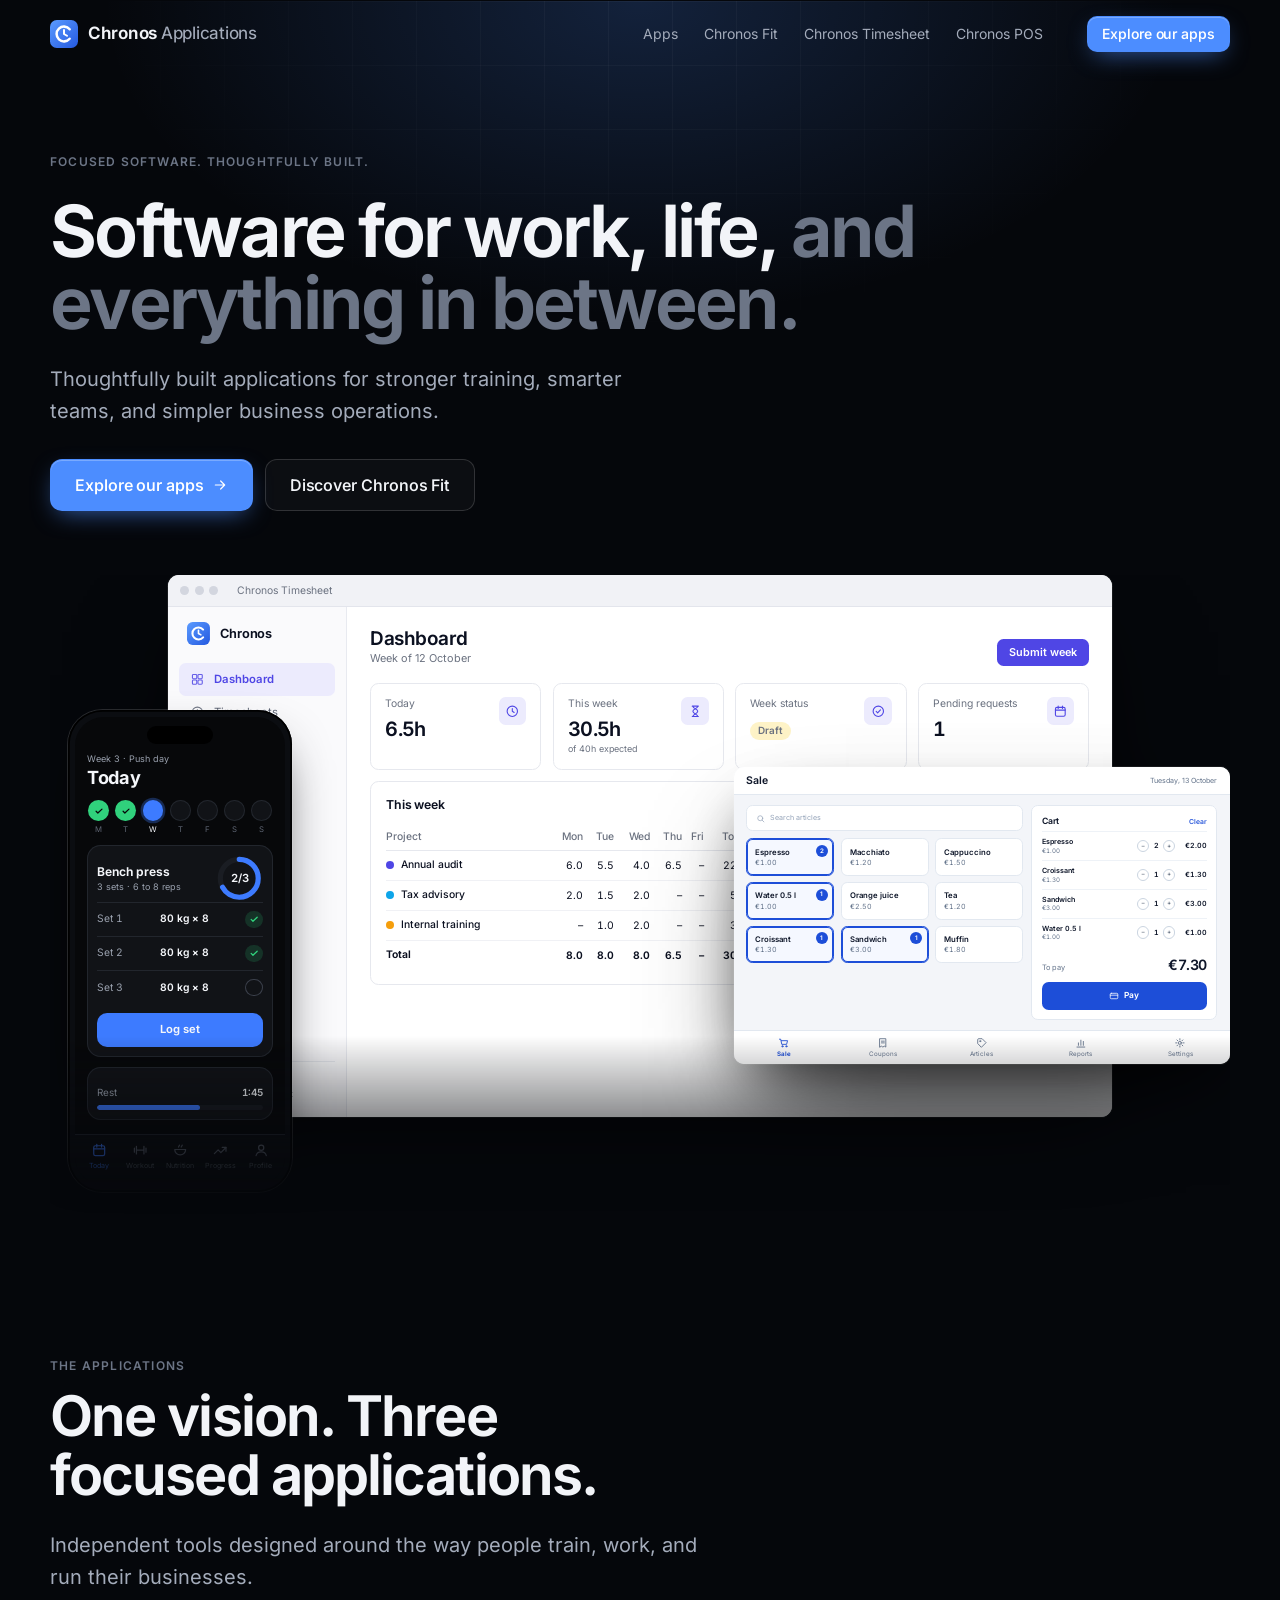
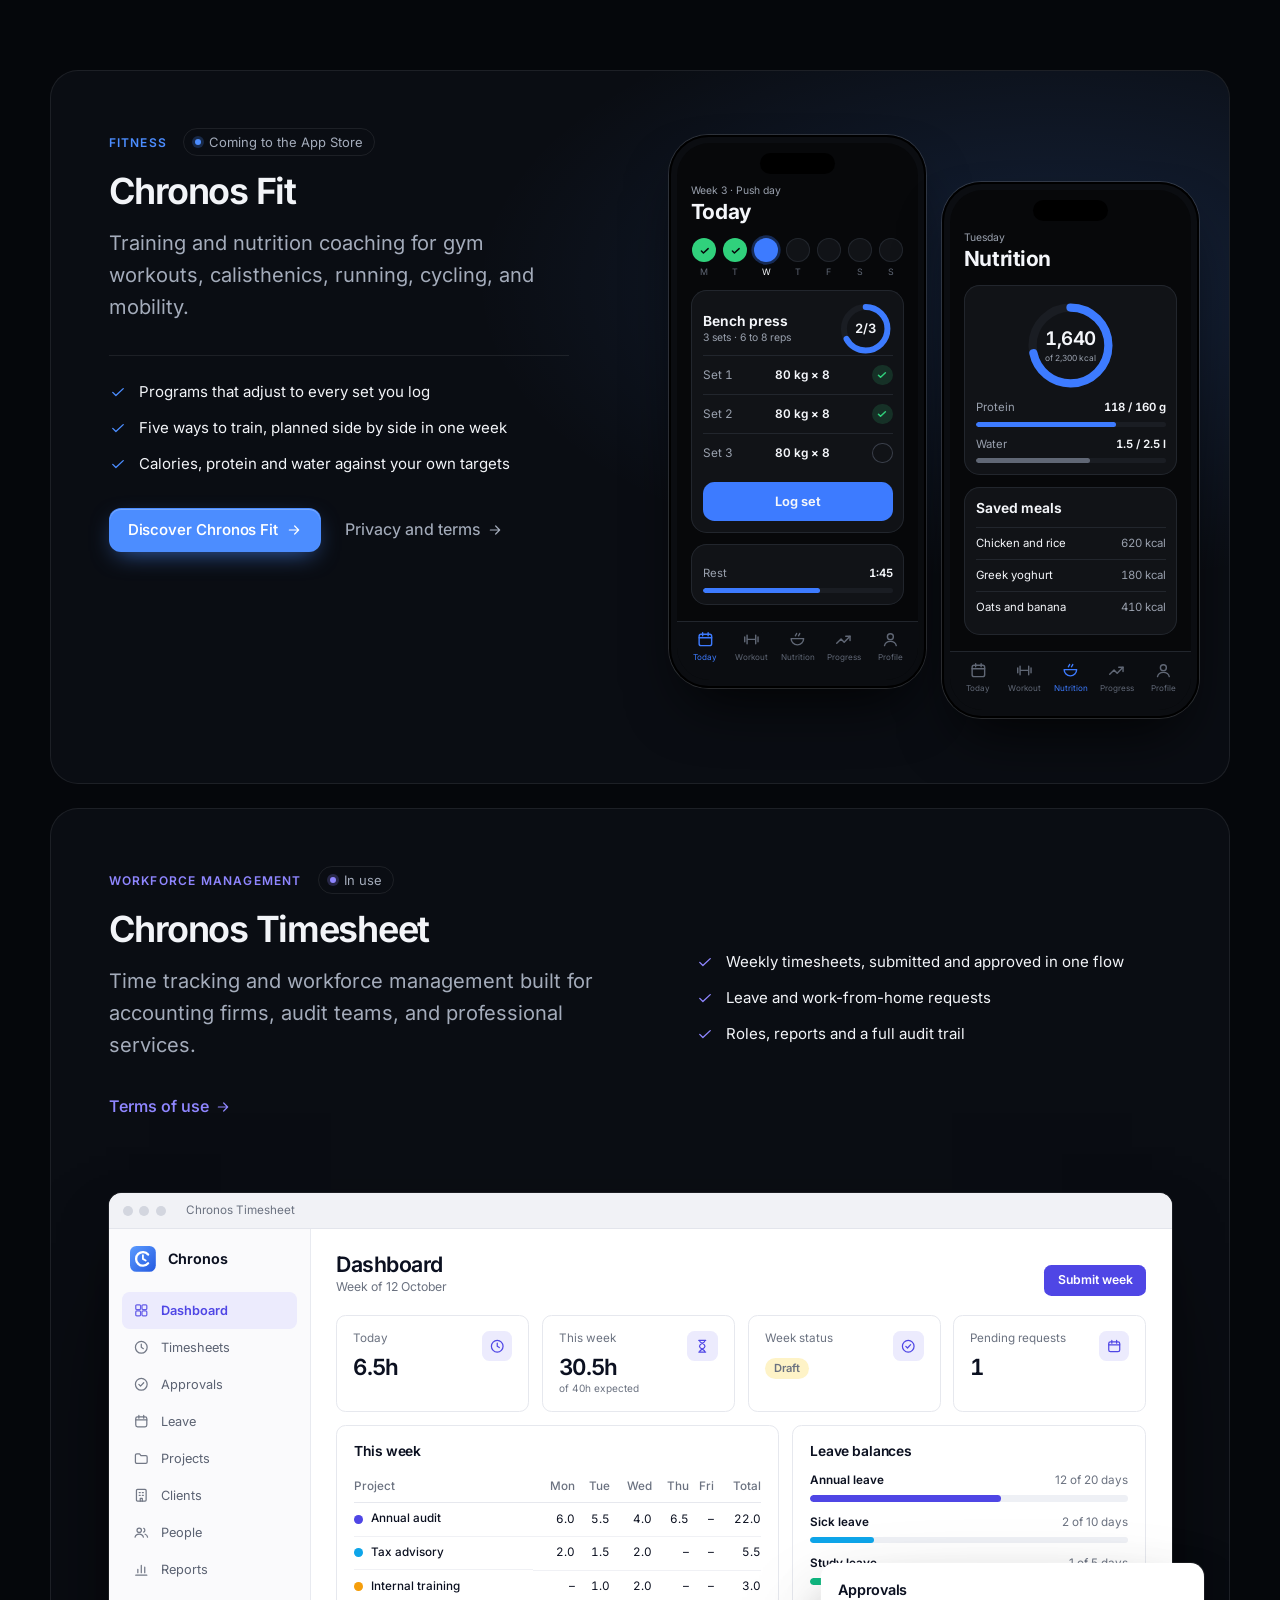
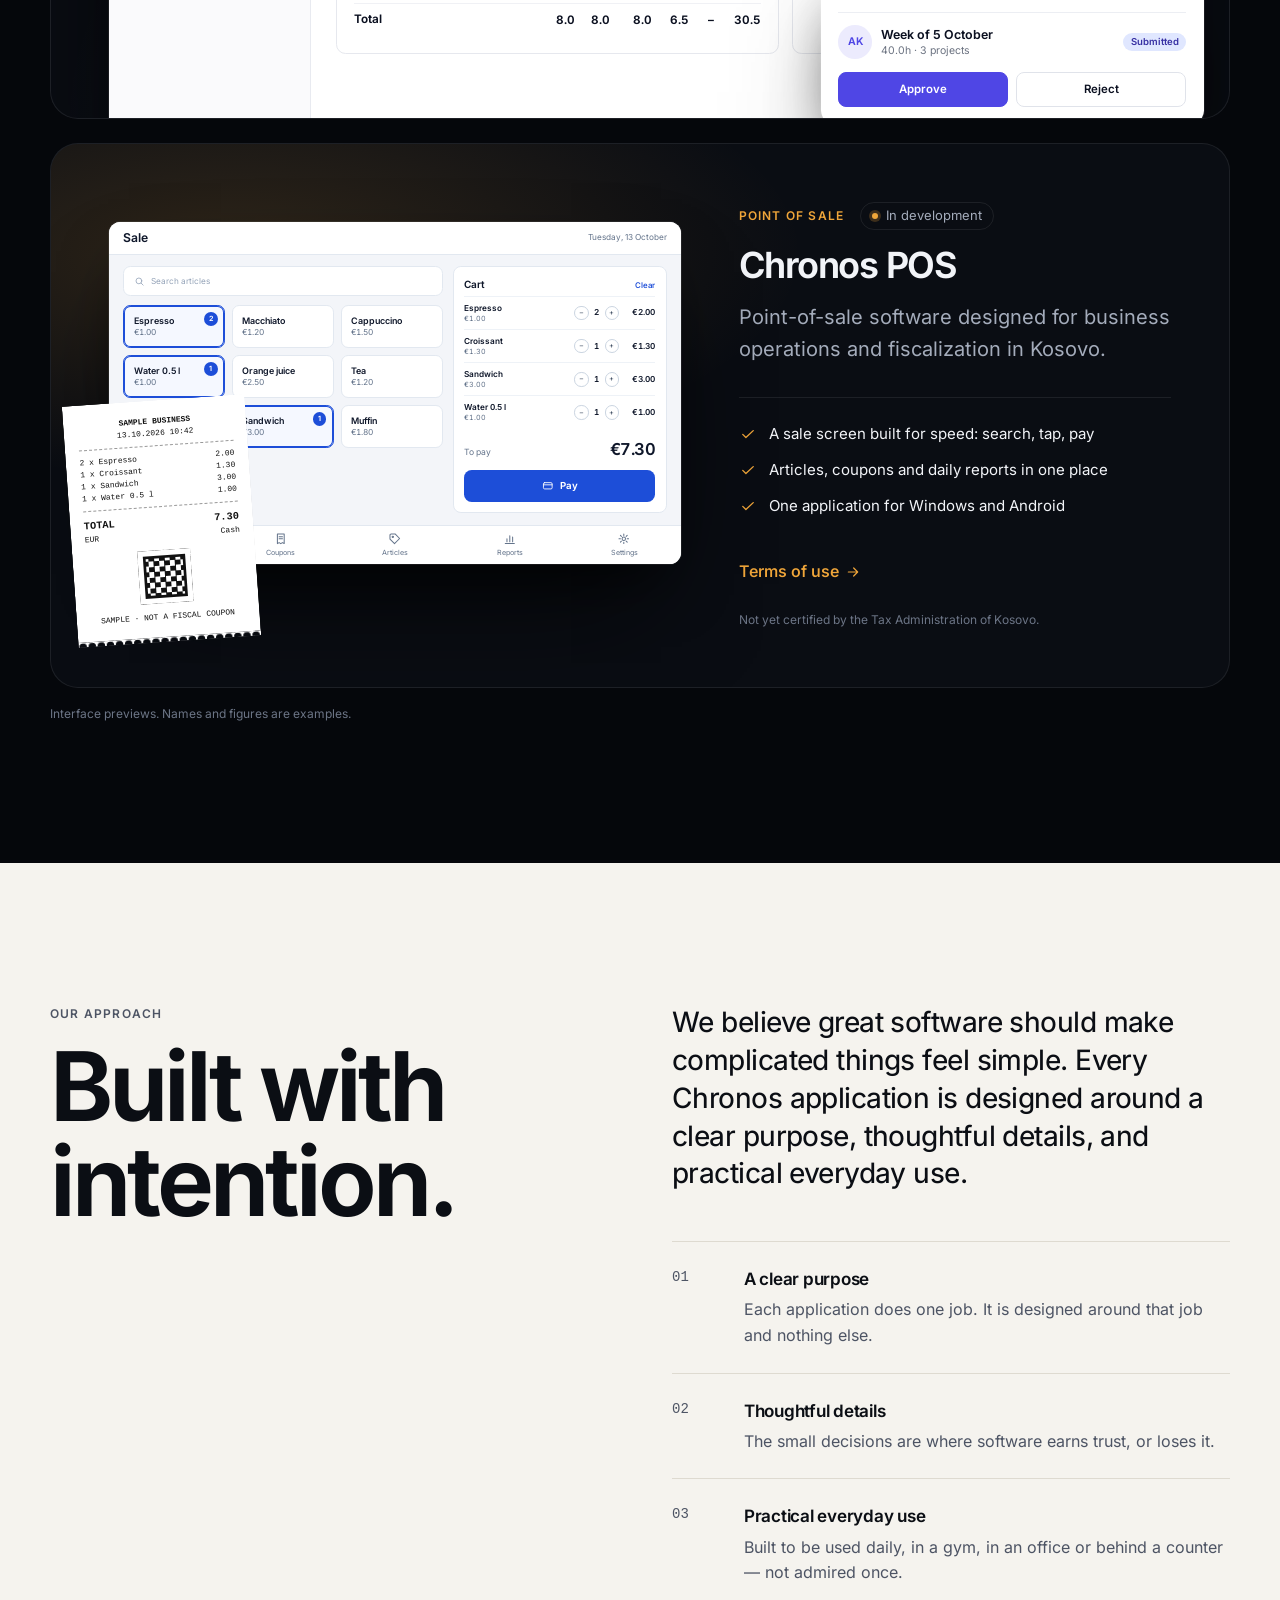
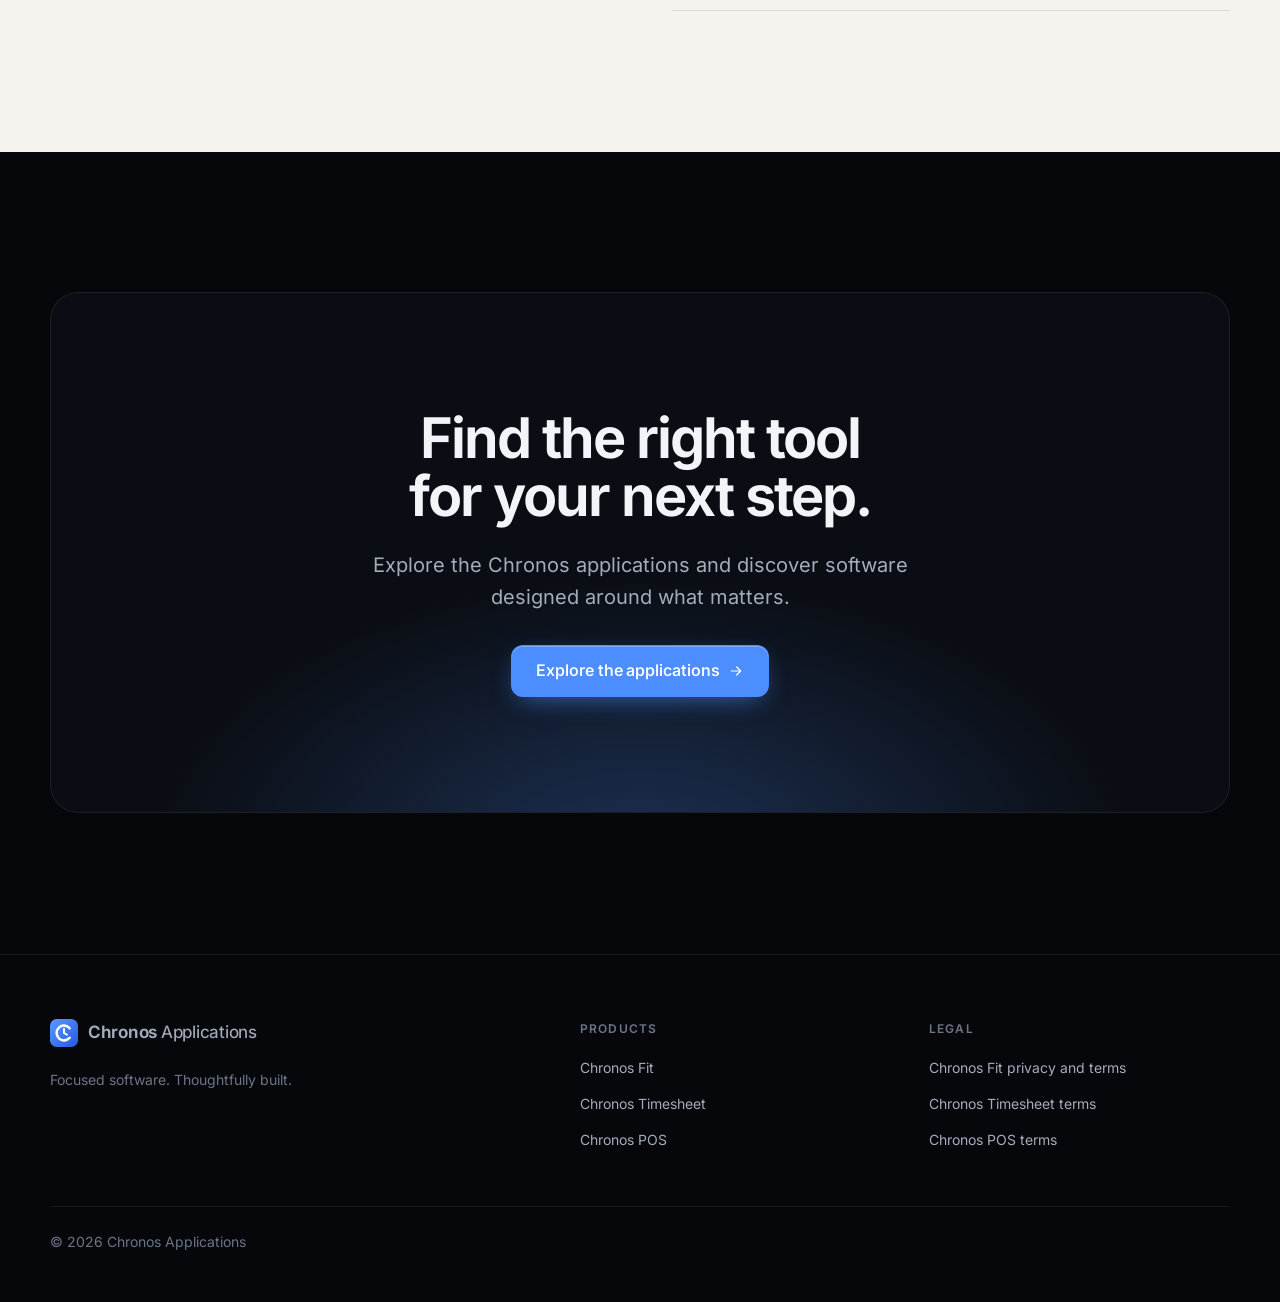
==== index.html @ 6dfae0a2 "Make the product previews credible and fix what the review found A visual review at phone, tablet an" ====
<!doctype html>
<html lang="en">
  <head>
    <meta charset="utf-8" />
    <meta name="viewport" content="width=device-width, initial-scale=1" />
    <title>Chronos Applications — Focused software. Thoughtfully built.</title>
    <meta name="description" content="Chronos Applications builds focused software: Chronos Fit for training and nutrition, Chronos Timesheet for time tracking in professional firms, and Chronos POS for point of sale in Kosovo." />
    <meta name="theme-color" content="#05070b" />
    <link rel="canonical" href="https://chronosapplications.com/" />
    <meta property="og:site_name" content="Chronos Applications" />
    <meta property="og:type" content="website" />
    <meta property="og:title" content="Chronos Applications — Focused software. Thoughtfully built." />
    <meta property="og:description" content="Chronos Applications builds focused software: Chronos Fit for training and nutrition, Chronos Timesheet for time tracking in professional firms, and Chronos POS for point of sale in Kosovo." />
    <meta property="og:url" content="https://chronosapplications.com/" />
    <meta name="twitter:card" content="summary" />
    <link rel="icon" href="data:image/svg+xml,%3Csvg%20xmlns%3D%22http%3A%2F%2Fwww.w3.org%2F2000%2Fsvg%22%20viewBox%3D%220%200%201024%201024%22%20aria-hidden%3D%22true%22%3E%3Cdefs%3E%3ClinearGradient%20id%3D%22brand%22%20x1%3D%220%22%20y1%3D%220%22%20x2%3D%221%22%20y2%3D%221%22%3E%3Cstop%20offset%3D%220%22%20stop-color%3D%22%235b9bff%22%2F%3E%3Cstop%20offset%3D%221%22%20stop-color%3D%22%232459e0%22%2F%3E%3C%2FlinearGradient%3E%3C%2Fdefs%3E%3Crect%20width%3D%221024%22%20height%3D%221024%22%20rx%3D%22250%22%20fill%3D%22url(%23brand)%22%2F%3E%3Cpath%20d%3D%22M718.8%20685.6A270%20270%200%201%201%20718.8%20338.4%22%20fill%3D%22none%22%20stroke%3D%22%23fff%22%20stroke-width%3D%2292%22%20stroke-linecap%3D%22round%22%2F%3E%3Cpath%20d%3D%22M512%20368V512L622%20576%22%20fill%3D%22none%22%20stroke%3D%22%23fff%22%20stroke-width%3D%2272%22%20stroke-linecap%3D%22round%22%20stroke-linejoin%3D%22round%22%2F%3E%3C%2Fsvg%3E" />
    <link rel="preload" href="./assets/inter-latin.woff2" as="font" type="font/woff2" crossorigin />
    <script>document.documentElement.classList.add('js');</script>
    <script type="application/ld+json">{"@context":"https://schema.org","@type":"Organization","name":"Chronos Applications","url":"https://chronosapplications.com/","slogan":"Focused software. Thoughtfully built.","description":"Chronos Applications builds focused software: Chronos Fit for training and nutrition, Chronos Timesheet for time tracking in professional firms, and Chronos POS for point of sale in Kosovo."}</script>
    <link rel="stylesheet" href="./assets/site.css" />
  </head>
  <body>
    <a class="skip" href="#main">Skip to content</a>
    <header class="nav" id="top">
      <div class="container nav-in">
        <a class="brand" href="./index.html" aria-label="Chronos Applications, home"><svg viewBox="0 0 1024 1024" aria-hidden="true"><defs><linearGradient id="brand" x1="0" y1="0" x2="1" y2="1"><stop offset="0" stop-color="#5b9bff"/><stop offset="1" stop-color="#2459e0"/></linearGradient></defs><rect width="1024" height="1024" rx="250" fill="url(#brand)"/><path d="M718.8 685.6A270 270 0 1 1 718.8 338.4" fill="none" stroke="#fff" stroke-width="92" stroke-linecap="round"/><path d="M512 368V512L622 576" fill="none" stroke="#fff" stroke-width="72" stroke-linecap="round" stroke-linejoin="round"/></svg><span>Chronos <span>Applications</span></span></a>
        <nav class="nav-links" aria-label="Main">
          <a href="#apps">Apps</a>
          <a href="./fit.html">Chronos Fit</a>
          <a href="#timesheet">Chronos Timesheet</a>
          <a href="#pos">Chronos POS</a>
        </nav>
        <a class="btn btn-primary btn-sm nav-cta" href="#apps">Explore our apps</a>
        <details class="menu">
          <summary aria-label="Menu"><svg class="bars" viewBox="0 0 24 24" fill="none" stroke="currentColor" stroke-width="1.8" stroke-linecap="round" stroke-linejoin="round" aria-hidden="true"><path d="M4 8h16M4 16h16"/></svg><svg class="x" viewBox="0 0 24 24" fill="none" stroke="currentColor" stroke-width="1.8" stroke-linecap="round" stroke-linejoin="round" aria-hidden="true"><path d="M6 6l12 12M18 6L6 18"/></svg></summary>
          <nav class="menu-panel" aria-label="Main">
            <a href="#apps">Apps<svg viewBox="0 0 24 24" fill="none" stroke="currentColor" stroke-width="1.8" stroke-linecap="round" stroke-linejoin="round" aria-hidden="true"><path d="M5 12h14M13 6l6 6-6 6"/></svg></a>
            <a href="./fit.html">Chronos Fit<svg viewBox="0 0 24 24" fill="none" stroke="currentColor" stroke-width="1.8" stroke-linecap="round" stroke-linejoin="round" aria-hidden="true"><path d="M5 12h14M13 6l6 6-6 6"/></svg></a>
            <a href="#timesheet">Chronos Timesheet<svg viewBox="0 0 24 24" fill="none" stroke="currentColor" stroke-width="1.8" stroke-linecap="round" stroke-linejoin="round" aria-hidden="true"><path d="M5 12h14M13 6l6 6-6 6"/></svg></a>
            <a href="#pos">Chronos POS<svg viewBox="0 0 24 24" fill="none" stroke="currentColor" stroke-width="1.8" stroke-linecap="round" stroke-linejoin="round" aria-hidden="true"><path d="M5 12h14M13 6l6 6-6 6"/></svg></a>
            <a class="btn btn-primary btn-lg" href="#apps">Explore our apps</a>
          </nav>
        </details>
      </div>
    </header>

    <main id="main">
      <section class="hero">
        <div class="backdrop"></div>
        <div class="container">
          <div class="hero-copy">
            <p class="label" data-reveal>Focused software. Thoughtfully built.</p>
            <h1 data-reveal style="--i: 1">Software for work, life, <span class="soft">and everything in between.</span></h1>
            <p class="hero-lede" data-reveal style="--i: 2">Thoughtfully built applications for stronger training, smarter teams, and simpler business operations.</p>
            <div class="actions" data-reveal style="--i: 3">
              <a class="btn btn-primary btn-lg" href="#apps">Explore our apps<svg viewBox="0 0 24 24" fill="none" stroke="currentColor" stroke-width="1.8" stroke-linecap="round" stroke-linejoin="round" aria-hidden="true"><path d="M5 12h14M13 6l6 6-6 6"/></svg></a>
              <a class="btn btn-lg" href="./fit.html">Discover Chronos Fit</a>
            </div>
          </div>
          <div class="stage">
            <div class="scale s-desk" role="img" aria-label="Preview of the Chronos Timesheet dashboard: hours this week, the week’s status, projects and leave balances."><div aria-hidden="true"><div class="mock win">
      <div class="win-bar"><i></i><i></i><i></i><span>Chronos Timesheet</span></div>
      <div class="ts">
        <div class="ts-side">
          <div class="ts-brand"><svg viewBox="0 0 1024 1024" aria-hidden="true"><defs><linearGradient id="brand" x1="0" y1="0" x2="1" y2="1"><stop offset="0" stop-color="#5b9bff"/><stop offset="1" stop-color="#2459e0"/></linearGradient></defs><rect width="1024" height="1024" rx="250" fill="url(#brand)"/><path d="M718.8 685.6A270 270 0 1 1 718.8 338.4" fill="none" stroke="#fff" stroke-width="92" stroke-linecap="round"/><path d="M512 368V512L622 576" fill="none" stroke="#fff" stroke-width="72" stroke-linecap="round" stroke-linejoin="round"/></svg>Chronos</div>
          <ul class="ts-nav"><li class="on"><svg viewBox="0 0 24 24" fill="none" stroke="currentColor" stroke-width="1.8" stroke-linecap="round" stroke-linejoin="round" aria-hidden="true"><rect x="4" y="4" width="7" height="7" rx="1.5"/><rect x="13" y="4" width="7" height="7" rx="1.5"/><rect x="4" y="13" width="7" height="7" rx="1.5"/><rect x="13" y="13" width="7" height="7" rx="1.5"/></svg>Dashboard</li><li><svg viewBox="0 0 24 24" fill="none" stroke="currentColor" stroke-width="1.8" stroke-linecap="round" stroke-linejoin="round" aria-hidden="true"><circle cx="12" cy="12" r="8.5"/><path d="M12 7.500V12l3 2"/></svg>Timesheets</li><li><svg viewBox="0 0 24 24" fill="none" stroke="currentColor" stroke-width="1.8" stroke-linecap="round" stroke-linejoin="round" aria-hidden="true"><circle cx="12" cy="12" r="8.5"/><path d="M8.5 12.200l2.4 2.4 4.6-4.9"/></svg>Approvals</li><li><svg viewBox="0 0 24 24" fill="none" stroke="currentColor" stroke-width="1.8" stroke-linecap="round" stroke-linejoin="round" aria-hidden="true"><rect x="4" y="5.5" width="16" height="14.5" rx="2.5"/><path d="M4 10h16M8.5 3.5v4M15.5 3.5v4"/></svg>Leave</li><li><svg viewBox="0 0 24 24" fill="none" stroke="currentColor" stroke-width="1.8" stroke-linecap="round" stroke-linejoin="round" aria-hidden="true"><path d="M3.5 7.500a2 2 0 0 1 2-2h4l2 2.500h7a2 2 0 0 1 2 2v7.500a2 2 0 0 1-2 2h-13a2 2 0 0 1-2-2z"/></svg>Projects</li><li><svg viewBox="0 0 24 24" fill="none" stroke="currentColor" stroke-width="1.8" stroke-linecap="round" stroke-linejoin="round" aria-hidden="true"><rect x="5" y="3.5" width="14" height="17" rx="1.5"/><path d="M9 8h1.500M13.5 8H15M9 12h1.500M13.5 12H15M10.5 20.500v-4h3v4"/></svg>Clients</li><li><svg viewBox="0 0 24 24" fill="none" stroke="currentColor" stroke-width="1.8" stroke-linecap="round" stroke-linejoin="round" aria-hidden="true"><circle cx="9" cy="9" r="3.2"/><path d="M3 19c.6-3 3-4.5 6-4.500s5.4 1.5 6 4.5"/><path d="M15.5 6.200a3.2 3.2 0 0 1 0 5.600M17.5 14.800c2 .600 3.2 2 3.6 4.2"/></svg>People</li><li><svg viewBox="0 0 24 24" fill="none" stroke="currentColor" stroke-width="1.8" stroke-linecap="round" stroke-linejoin="round" aria-hidden="true"><path d="M4 20.500h16M7 17v-5M12 17V6.500M17 17v-8"/></svg>Reports</li></ul>
          <div class="ts-user"><span>AK</span><div><b>Auditor</b><small>Audit department</small></div></div>
        </div>
        <div class="ts-main">
          <div class="ts-head"><div><b>Dashboard</b><small>Week of 12 October</small></div><span class="ts-pill">Submit week</span></div>
          <div class="ts-kpis">
            <div class="ts-card ts-kpi"><div><span>Today</span><b>6.5h</b><small>&nbsp;</small></div><i><svg viewBox="0 0 24 24" fill="none" stroke="currentColor" stroke-width="1.8" stroke-linecap="round" stroke-linejoin="round" aria-hidden="true"><circle cx="12" cy="12" r="8.5"/><path d="M12 7.500V12l3 2"/></svg></i></div>
            <div class="ts-card ts-kpi"><div><span>This week</span><b>30.5h</b><small>of 40h expected</small></div><i><svg viewBox="0 0 24 24" fill="none" stroke="currentColor" stroke-width="1.8" stroke-linecap="round" stroke-linejoin="round" aria-hidden="true"><path d="M7 3.500h10M7 20.500h10M8 3.500c0 4.5 8 4 8 8.500s-8 4-8 8.500M16 3.500c0 4.5-8 4-8 8.500s8 4 8 8.5"/></svg></i></div>
            <div class="ts-card ts-kpi"><div><span>Week status</span><b><span class="ts-badge">Draft</span></b><small>&nbsp;</small></div><i><svg viewBox="0 0 24 24" fill="none" stroke="currentColor" stroke-width="1.8" stroke-linecap="round" stroke-linejoin="round" aria-hidden="true"><circle cx="12" cy="12" r="8.5"/><path d="M8.5 12.200l2.4 2.4 4.6-4.9"/></svg></i></div>
            <div class="ts-card ts-kpi"><div><span>Pending requests</span><b>1</b><small>&nbsp;</small></div><i><svg viewBox="0 0 24 24" fill="none" stroke="currentColor" stroke-width="1.8" stroke-linecap="round" stroke-linejoin="round" aria-hidden="true"><rect x="4" y="5.5" width="16" height="14.5" rx="2.5"/><path d="M4 10h16M8.5 3.5v4M15.5 3.5v4"/></svg></i></div>
          </div>
          <div class="ts-cols">
            <div class="ts-card ts-box">
              <b>This week</b>
              <table class="ts-table">
                <tr><th>Project</th><th>Mon</th><th>Tue</th><th>Wed</th><th>Thu</th><th>Fri</th><th>Total</th></tr>
                <tr><td><i style="background: #4f46e5"></i>Annual audit</td><td>6.0</td><td>5.5</td><td>4.0</td><td>6.5</td><td>–</td><td>22.0</td></tr>
                <tr><td><i style="background: #0ea5e9"></i>Tax advisory</td><td>2.0</td><td>1.5</td><td>2.0</td><td>–</td><td>–</td><td>5.5</td></tr>
                <tr><td><i style="background: #f59e0b"></i>Internal training</td><td>–</td><td>1.0</td><td>2.0</td><td>–</td><td>–</td><td>3.0</td></tr>
                <tr><td>Total</td><td>8.0</td><td>8.0</td><td>8.0</td><td>6.5</td><td>–</td><td>30.5</td></tr>
              </table>
            </div>
            <div class="ts-card ts-box">
              <b>Leave balances</b>
              <div class="ts-leave"><div><b>Annual leave</b><span>12 of 20 days</span></div><div class="ts-track"><i style="width: 60%; background: #4f46e5"></i></div></div>
              <div class="ts-leave"><div><b>Sick leave</b><span>2 of 10 days</span></div><div class="ts-track"><i style="width: 20%; background: #0ea5e9"></i></div></div>
              <div class="ts-leave"><div><b>Study leave</b><span>1 of 5 days</span></div><div class="ts-track"><i style="width: 20%; background: #10b981"></i></div></div>
            </div>
          </div>
        </div>
      </div>
    </div></div></div>
            <div class="scale s-phone" role="img" aria-label="Preview of the Chronos Fit Today screen: the week, the exercise in hand and its sets."><div aria-hidden="true"><div class="mock phone"><div class="phone-screen">
      <p class="ph-sub">Week 3 · Push day</p>
      <p class="ph-title">Today</p>
      <div class="ph-week"><div class="ph-day done"><i><svg viewBox="0 0 24 24" fill="none" stroke="currentColor" stroke-width="1.8" stroke-linecap="round" stroke-linejoin="round" aria-hidden="true"><path d="M5 12.5l4.2 4.2L19 7.5"/></svg></i>M</div><div class="ph-day done"><i><svg viewBox="0 0 24 24" fill="none" stroke="currentColor" stroke-width="1.8" stroke-linecap="round" stroke-linejoin="round" aria-hidden="true"><path d="M5 12.5l4.2 4.2L19 7.5"/></svg></i>T</div><div class="ph-day now"><i></i>W</div><div class="ph-day"><i></i>T</div><div class="ph-day"><i></i>F</div><div class="ph-day"><i></i>S</div><div class="ph-day"><i></i>S</div></div>
      <div class="ph-card">
        <div class="ph-row">
          <div><p class="ph-name">Bench press</p><p class="ph-sub">3 sets · 6 to 8 reps</p></div>
          <div class="ph-ring"><svg viewBox="0 0 54 54"><circle cx="27" cy="27" r="22" fill="none" stroke="#1a1d23" stroke-width="6"/><circle cx="27" cy="27" r="22" fill="none" stroke="#3d7bff" stroke-width="6" stroke-linecap="round" stroke-dasharray="138.2" stroke-dashoffset="46"/></svg><b>2/3</b></div>
        </div>
        <div class="ph-set"><span>Set 1</span><b>80 kg × 8</b><span class="ph-ok"><svg viewBox="0 0 24 24" fill="none" stroke="currentColor" stroke-width="1.8" stroke-linecap="round" stroke-linejoin="round" aria-hidden="true"><path d="M5 12.5l4.2 4.2L19 7.5"/></svg></span></div><div class="ph-set"><span>Set 2</span><b>80 kg × 8</b><span class="ph-ok"><svg viewBox="0 0 24 24" fill="none" stroke="currentColor" stroke-width="1.8" stroke-linecap="round" stroke-linejoin="round" aria-hidden="true"><path d="M5 12.5l4.2 4.2L19 7.5"/></svg></span></div><div class="ph-set"><span>Set 3</span><b>80 kg × 8</b><span class="ph-ok empty"></span></div>
        <div class="ph-btn">Log set</div>
      </div>
      <div class="ph-card">
        <div class="ph-meter"><div><span>Rest</span><b>1:45</b></div><div class="ph-bar live"><i style="width: 62%"></i></div></div>
      </div>
      <div class="ph-tabs"><span class="on"><svg viewBox="0 0 24 24" fill="none" stroke="currentColor" stroke-width="1.8" stroke-linecap="round" stroke-linejoin="round" aria-hidden="true"><rect x="4" y="5.5" width="16" height="14.5" rx="2.5"/><path d="M4 10h16M8.5 3.5v4M15.5 3.5v4"/></svg><em>Today</em></span><span><svg viewBox="0 0 24 24" fill="none" stroke="currentColor" stroke-width="1.8" stroke-linecap="round" stroke-linejoin="round" aria-hidden="true"><path d="M6.5 6.5v11M17.5 6.5v11M3.5 9v6M20.5 9v6M6.5 12h11"/></svg><em>Workout</em></span><span><svg viewBox="0 0 24 24" fill="none" stroke="currentColor" stroke-width="1.8" stroke-linecap="round" stroke-linejoin="round" aria-hidden="true"><path d="M4 11h16a8 8 0 0 1-16 0z"/><path d="M9.5 7.5c0-1.5 1.5-1.5 1.5-3M13.5 7.5c0-1.5 1.5-1.5 1.5-3"/></svg><em>Nutrition</em></span><span><svg viewBox="0 0 24 24" fill="none" stroke="currentColor" stroke-width="1.8" stroke-linecap="round" stroke-linejoin="round" aria-hidden="true"><path d="M3.5 17l5.5-5.5 4 4L20.5 8"/><path d="M15 8h5.5v5.5"/></svg><em>Progress</em></span><span><svg viewBox="0 0 24 24" fill="none" stroke="currentColor" stroke-width="1.8" stroke-linecap="round" stroke-linejoin="round" aria-hidden="true"><circle cx="12" cy="8.5" r="3.8"/><path d="M4.5 20c.8-3.6 3.8-5.5 7.5-5.5s6.7 1.9 7.5 5.5"/></svg><em>Profile</em></span></div>
    </div></div></div></div>
            <div class="scale s-pos" role="img" aria-label="Preview of the Chronos POS sale screen: articles on the left, the cart and the amount to pay on the right."><div aria-hidden="true"><div class="mock pos">
      <div class="pos-top"><b>Sale</b><span>Tuesday, 13 October</span></div>
      <div class="pos-body">
        <div>
          <div class="pos-search"><svg viewBox="0 0 24 24" fill="none" stroke="currentColor" stroke-width="1.8" stroke-linecap="round" stroke-linejoin="round" aria-hidden="true"><circle cx="11" cy="11" r="6.5"/><path d="M16 16l4.5 4.5"/></svg>Search articles</div>
          <div class="pos-grid"><div class="pos-item on"><b>Espresso</b><span>€1.00</span><i>2</i></div><div class="pos-item"><b>Macchiato</b><span>€1.20</span></div><div class="pos-item"><b>Cappuccino</b><span>€1.50</span></div><div class="pos-item on"><b>Water 0.5 l</b><span>€1.00</span><i>1</i></div><div class="pos-item"><b>Orange juice</b><span>€2.50</span></div><div class="pos-item"><b>Tea</b><span>€1.20</span></div><div class="pos-item on"><b>Croissant</b><span>€1.30</span><i>1</i></div><div class="pos-item on"><b>Sandwich</b><span>€3.00</span><i>1</i></div><div class="pos-item"><b>Muffin</b><span>€1.80</span></div></div>
        </div>
        <div class="pos-cart">
          <div class="pos-cart-head"><b>Cart</b><span>Clear</span></div>
          <div class="pos-line"><span class="pos-name"><b>Espresso</b><small>€1.00</small></span><span class="pos-step"><i>−</i><b>2</b><i>+</i></span><span class="pos-amt">€2.00</span></div><div class="pos-line"><span class="pos-name"><b>Croissant</b><small>€1.30</small></span><span class="pos-step"><i>−</i><b>1</b><i>+</i></span><span class="pos-amt">€1.30</span></div><div class="pos-line"><span class="pos-name"><b>Sandwich</b><small>€3.00</small></span><span class="pos-step"><i>−</i><b>1</b><i>+</i></span><span class="pos-amt">€3.00</span></div><div class="pos-line"><span class="pos-name"><b>Water 0.5 l</b><small>€1.00</small></span><span class="pos-step"><i>−</i><b>1</b><i>+</i></span><span class="pos-amt">€1.00</span></div>
          <div class="pos-total"><span>To pay</span><b>€7.30</b></div>
          <div class="pos-pay"><svg viewBox="0 0 24 24" fill="none" stroke="currentColor" stroke-width="1.8" stroke-linecap="round" stroke-linejoin="round" aria-hidden="true"><rect x="3" y="5.5" width="18" height="13" rx="2.5"/><path d="M3 10h18"/></svg>Pay</div>
        </div>
      </div>
      <div class="pos-tabs"><span class="on"><svg viewBox="0 0 24 24" fill="none" stroke="currentColor" stroke-width="1.8" stroke-linecap="round" stroke-linejoin="round" aria-hidden="true"><path d="M3 4.500h2.500l2.2 10.500h9.800l2-7.500H7"/><circle cx="9" cy="19" r="1.3"/><circle cx="17" cy="19" r="1.3"/></svg><em>Sale</em></span><span><svg viewBox="0 0 24 24" fill="none" stroke="currentColor" stroke-width="1.8" stroke-linecap="round" stroke-linejoin="round" aria-hidden="true"><path d="M6 3.500h12v17l-3-1.8-3 1.8-3-1.8-3 1.800z"/><path d="M9 8.500h6M9 12h6"/></svg><em>Coupons</em></span><span><svg viewBox="0 0 24 24" fill="none" stroke="currentColor" stroke-width="1.8" stroke-linecap="round" stroke-linejoin="round" aria-hidden="true"><path d="M3.5 12.500v-7a2 2 0 0 1 2-2h7l8 8-9 9z"/><circle cx="8.5" cy="8.5" r="1.2"/></svg><em>Articles</em></span><span><svg viewBox="0 0 24 24" fill="none" stroke="currentColor" stroke-width="1.8" stroke-linecap="round" stroke-linejoin="round" aria-hidden="true"><path d="M4 20.500h16M7 17v-5M12 17V6.500M17 17v-8"/></svg><em>Reports</em></span><span><svg viewBox="0 0 24 24" fill="none" stroke="currentColor" stroke-width="1.8" stroke-linecap="round" stroke-linejoin="round" aria-hidden="true"><circle cx="12" cy="12" r="3"/><path d="M12 3.500v2.500M12 18v2.500M3.5 12H6M18 12h2.500M6 6l1.8 1.800M16.2 16.200L18 18M18 6l-1.8 1.800M7.8 16.200L6 18"/></svg><em>Settings</em></span></div>
    </div></div></div>
          </div>
        </div>
      </section>

      <section class="section" id="apps">
        <div class="container">
          <div class="head" data-reveal>
          <p class="label">The applications</p>
          <h2>One vision. Three focused applications.</h2>
          <p>Independent tools designed around the way people train, work, and run their businesses.</p>
        </div>
          <div class="products">
          <article class="product p-fit" id="fit" style="--accent: var(--blue)" data-reveal>
            <div class="product-copy">
              <div class="product-top"><p class="label label-accent">Fitness</p><span class="status">Coming to the App Store</span></div>
              <h3>Chronos Fit</h3>
              <p class="desc">Training and nutrition coaching for gym workouts, calisthenics, running, cycling, and mobility.</p>
              <ul class="points">
              <li><svg viewBox="0 0 24 24" fill="none" stroke="currentColor" stroke-width="1.8" stroke-linecap="round" stroke-linejoin="round" aria-hidden="true"><path d="M5 12.5l4.2 4.2L19 7.5"/></svg><span>Programs that adjust to every set you log</span></li>
              <li><svg viewBox="0 0 24 24" fill="none" stroke="currentColor" stroke-width="1.8" stroke-linecap="round" stroke-linejoin="round" aria-hidden="true"><path d="M5 12.5l4.2 4.2L19 7.5"/></svg><span>Five ways to train, planned side by side in one week</span></li>
              <li><svg viewBox="0 0 24 24" fill="none" stroke="currentColor" stroke-width="1.8" stroke-linecap="round" stroke-linejoin="round" aria-hidden="true"><path d="M5 12.5l4.2 4.2L19 7.5"/></svg><span>Calories, protein and water against your own targets</span></li>
            </ul>
              <div class="product-cta"><a class="btn btn-primary" href="./fit.html">Discover Chronos Fit<svg viewBox="0 0 24 24" fill="none" stroke="currentColor" stroke-width="1.8" stroke-linecap="round" stroke-linejoin="round" aria-hidden="true"><path d="M5 12h14M13 6l6 6-6 6"/></svg></a><a class="link link-quiet" href="./privacy.html">Privacy and terms<svg viewBox="0 0 24 24" fill="none" stroke="currentColor" stroke-width="1.8" stroke-linecap="round" stroke-linejoin="round" aria-hidden="true"><path d="M5 12h14M13 6l6 6-6 6"/></svg></a></div>
            </div>
            <div class="visual duo">
              <div class="scale v-a" role="img" aria-label="Preview of the Chronos Fit Today screen: the week, the exercise in hand and its sets."><div aria-hidden="true"><div class="mock phone"><div class="phone-screen">
      <p class="ph-sub">Week 3 · Push day</p>
      <p class="ph-title">Today</p>
      <div class="ph-week"><div class="ph-day done"><i><svg viewBox="0 0 24 24" fill="none" stroke="currentColor" stroke-width="1.8" stroke-linecap="round" stroke-linejoin="round" aria-hidden="true"><path d="M5 12.5l4.2 4.2L19 7.5"/></svg></i>M</div><div class="ph-day done"><i><svg viewBox="0 0 24 24" fill="none" stroke="currentColor" stroke-width="1.8" stroke-linecap="round" stroke-linejoin="round" aria-hidden="true"><path d="M5 12.5l4.2 4.2L19 7.5"/></svg></i>T</div><div class="ph-day now"><i></i>W</div><div class="ph-day"><i></i>T</div><div class="ph-day"><i></i>F</div><div class="ph-day"><i></i>S</div><div class="ph-day"><i></i>S</div></div>
      <div class="ph-card">
        <div class="ph-row">
          <div><p class="ph-name">Bench press</p><p class="ph-sub">3 sets · 6 to 8 reps</p></div>
          <div class="ph-ring"><svg viewBox="0 0 54 54"><circle cx="27" cy="27" r="22" fill="none" stroke="#1a1d23" stroke-width="6"/><circle cx="27" cy="27" r="22" fill="none" stroke="#3d7bff" stroke-width="6" stroke-linecap="round" stroke-dasharray="138.2" stroke-dashoffset="46"/></svg><b>2/3</b></div>
        </div>
        <div class="ph-set"><span>Set 1</span><b>80 kg × 8</b><span class="ph-ok"><svg viewBox="0 0 24 24" fill="none" stroke="currentColor" stroke-width="1.8" stroke-linecap="round" stroke-linejoin="round" aria-hidden="true"><path d="M5 12.5l4.2 4.2L19 7.5"/></svg></span></div><div class="ph-set"><span>Set 2</span><b>80 kg × 8</b><span class="ph-ok"><svg viewBox="0 0 24 24" fill="none" stroke="currentColor" stroke-width="1.8" stroke-linecap="round" stroke-linejoin="round" aria-hidden="true"><path d="M5 12.5l4.2 4.2L19 7.5"/></svg></span></div><div class="ph-set"><span>Set 3</span><b>80 kg × 8</b><span class="ph-ok empty"></span></div>
        <div class="ph-btn">Log set</div>
      </div>
      <div class="ph-card">
        <div class="ph-meter"><div><span>Rest</span><b>1:45</b></div><div class="ph-bar live"><i style="width: 62%"></i></div></div>
      </div>
      <div class="ph-tabs"><span class="on"><svg viewBox="0 0 24 24" fill="none" stroke="currentColor" stroke-width="1.8" stroke-linecap="round" stroke-linejoin="round" aria-hidden="true"><rect x="4" y="5.5" width="16" height="14.5" rx="2.5"/><path d="M4 10h16M8.5 3.5v4M15.5 3.5v4"/></svg><em>Today</em></span><span><svg viewBox="0 0 24 24" fill="none" stroke="currentColor" stroke-width="1.8" stroke-linecap="round" stroke-linejoin="round" aria-hidden="true"><path d="M6.5 6.5v11M17.5 6.5v11M3.5 9v6M20.5 9v6M6.5 12h11"/></svg><em>Workout</em></span><span><svg viewBox="0 0 24 24" fill="none" stroke="currentColor" stroke-width="1.8" stroke-linecap="round" stroke-linejoin="round" aria-hidden="true"><path d="M4 11h16a8 8 0 0 1-16 0z"/><path d="M9.5 7.5c0-1.5 1.5-1.5 1.5-3M13.5 7.5c0-1.5 1.5-1.5 1.5-3"/></svg><em>Nutrition</em></span><span><svg viewBox="0 0 24 24" fill="none" stroke="currentColor" stroke-width="1.8" stroke-linecap="round" stroke-linejoin="round" aria-hidden="true"><path d="M3.5 17l5.5-5.5 4 4L20.5 8"/><path d="M15 8h5.5v5.5"/></svg><em>Progress</em></span><span><svg viewBox="0 0 24 24" fill="none" stroke="currentColor" stroke-width="1.8" stroke-linecap="round" stroke-linejoin="round" aria-hidden="true"><circle cx="12" cy="8.5" r="3.8"/><path d="M4.5 20c.8-3.6 3.8-5.5 7.5-5.5s6.7 1.9 7.5 5.5"/></svg><em>Profile</em></span></div>
    </div></div></div></div>
              <div class="scale v-b" role="img" aria-label="Preview of the Chronos Fit Nutrition screen: calories, protein and water against the day’s targets."><div aria-hidden="true"><div class="mock phone"><div class="phone-screen">
      <p class="ph-sub">Tuesday</p>
      <p class="ph-title">Nutrition</p>
      <div class="ph-card">
        <div class="ph-ring big"><svg viewBox="0 0 54 54"><circle cx="27" cy="27" r="23" fill="none" stroke="#1a1d23" stroke-width="5"/><circle cx="27" cy="27" r="23" fill="none" stroke="#3d7bff" stroke-width="5" stroke-linecap="round" stroke-dasharray="144.5" stroke-dashoffset="41"/></svg><b>1,640</b><small>of 2,300 kcal</small></div>
        <div class="ph-meter"><div><span>Protein</span><b>118 / 160 g</b></div><div class="ph-bar"><i style="width: 74%"></i></div></div>
        <div class="ph-meter"><div><span>Water</span><b>1.5 / 2.5 l</b></div><div class="ph-bar grey"><i style="width: 60%"></i></div></div>
      </div>
      <div class="ph-card">
        <p class="ph-name">Saved meals</p>
        <div class="ph-meal"><span>Chicken and rice</span><span>620 kcal</span></div>
        <div class="ph-meal"><span>Greek yoghurt</span><span>180 kcal</span></div>
        <div class="ph-meal"><span>Oats and banana</span><span>410 kcal</span></div>
      </div>
      <div class="ph-tabs"><span><svg viewBox="0 0 24 24" fill="none" stroke="currentColor" stroke-width="1.8" stroke-linecap="round" stroke-linejoin="round" aria-hidden="true"><rect x="4" y="5.5" width="16" height="14.5" rx="2.5"/><path d="M4 10h16M8.5 3.5v4M15.5 3.5v4"/></svg><em>Today</em></span><span><svg viewBox="0 0 24 24" fill="none" stroke="currentColor" stroke-width="1.8" stroke-linecap="round" stroke-linejoin="round" aria-hidden="true"><path d="M6.5 6.5v11M17.5 6.5v11M3.5 9v6M20.5 9v6M6.5 12h11"/></svg><em>Workout</em></span><span class="on"><svg viewBox="0 0 24 24" fill="none" stroke="currentColor" stroke-width="1.8" stroke-linecap="round" stroke-linejoin="round" aria-hidden="true"><path d="M4 11h16a8 8 0 0 1-16 0z"/><path d="M9.5 7.5c0-1.5 1.5-1.5 1.5-3M13.5 7.5c0-1.5 1.5-1.5 1.5-3"/></svg><em>Nutrition</em></span><span><svg viewBox="0 0 24 24" fill="none" stroke="currentColor" stroke-width="1.8" stroke-linecap="round" stroke-linejoin="round" aria-hidden="true"><path d="M3.5 17l5.5-5.5 4 4L20.5 8"/><path d="M15 8h5.5v5.5"/></svg><em>Progress</em></span><span><svg viewBox="0 0 24 24" fill="none" stroke="currentColor" stroke-width="1.8" stroke-linecap="round" stroke-linejoin="round" aria-hidden="true"><circle cx="12" cy="8.5" r="3.8"/><path d="M4.5 20c.8-3.6 3.8-5.5 7.5-5.5s6.7 1.9 7.5 5.5"/></svg><em>Profile</em></span></div>
    </div></div></div></div>
            </div>
          </article>
          <article class="product p-time" id="timesheet" style="--accent: var(--violet)" data-reveal>
            <div class="product-copy">
              <div>
                <div class="product-top"><p class="label label-accent">Workforce management</p><span class="status">In use</span></div>
                <h3>Chronos Timesheet</h3>
                <p class="desc">Time tracking and workforce management built for accounting firms, audit teams, and professional services.</p>
                <div class="product-cta"><a class="link" href="./timesheet-terms.html">Terms of use<svg viewBox="0 0 24 24" fill="none" stroke="currentColor" stroke-width="1.8" stroke-linecap="round" stroke-linejoin="round" aria-hidden="true"><path d="M5 12h14M13 6l6 6-6 6"/></svg></a></div>
              </div>
              <ul class="points">
              <li><svg viewBox="0 0 24 24" fill="none" stroke="currentColor" stroke-width="1.8" stroke-linecap="round" stroke-linejoin="round" aria-hidden="true"><path d="M5 12.5l4.2 4.2L19 7.5"/></svg><span>Weekly timesheets, submitted and approved in one flow</span></li>
              <li><svg viewBox="0 0 24 24" fill="none" stroke="currentColor" stroke-width="1.8" stroke-linecap="round" stroke-linejoin="round" aria-hidden="true"><path d="M5 12.5l4.2 4.2L19 7.5"/></svg><span>Leave and work-from-home requests</span></li>
              <li><svg viewBox="0 0 24 24" fill="none" stroke="currentColor" stroke-width="1.8" stroke-linecap="round" stroke-linejoin="round" aria-hidden="true"><path d="M5 12.5l4.2 4.2L19 7.5"/></svg><span>Roles, reports and a full audit trail</span></li>
            </ul>
            </div>
            <div class="visual">
              <div class="scale v-desk" role="img" aria-label="Preview of the Chronos Timesheet dashboard: hours this week, the week’s status, projects and leave balances."><div aria-hidden="true"><div class="mock win">
      <div class="win-bar"><i></i><i></i><i></i><span>Chronos Timesheet</span></div>
      <div class="ts">
        <div class="ts-side">
          <div class="ts-brand"><svg viewBox="0 0 1024 1024" aria-hidden="true"><defs><linearGradient id="brand" x1="0" y1="0" x2="1" y2="1"><stop offset="0" stop-color="#5b9bff"/><stop offset="1" stop-color="#2459e0"/></linearGradient></defs><rect width="1024" height="1024" rx="250" fill="url(#brand)"/><path d="M718.8 685.6A270 270 0 1 1 718.8 338.4" fill="none" stroke="#fff" stroke-width="92" stroke-linecap="round"/><path d="M512 368V512L622 576" fill="none" stroke="#fff" stroke-width="72" stroke-linecap="round" stroke-linejoin="round"/></svg>Chronos</div>
          <ul class="ts-nav"><li class="on"><svg viewBox="0 0 24 24" fill="none" stroke="currentColor" stroke-width="1.8" stroke-linecap="round" stroke-linejoin="round" aria-hidden="true"><rect x="4" y="4" width="7" height="7" rx="1.5"/><rect x="13" y="4" width="7" height="7" rx="1.5"/><rect x="4" y="13" width="7" height="7" rx="1.5"/><rect x="13" y="13" width="7" height="7" rx="1.5"/></svg>Dashboard</li><li><svg viewBox="0 0 24 24" fill="none" stroke="currentColor" stroke-width="1.8" stroke-linecap="round" stroke-linejoin="round" aria-hidden="true"><circle cx="12" cy="12" r="8.5"/><path d="M12 7.500V12l3 2"/></svg>Timesheets</li><li><svg viewBox="0 0 24 24" fill="none" stroke="currentColor" stroke-width="1.8" stroke-linecap="round" stroke-linejoin="round" aria-hidden="true"><circle cx="12" cy="12" r="8.5"/><path d="M8.5 12.200l2.4 2.4 4.6-4.9"/></svg>Approvals</li><li><svg viewBox="0 0 24 24" fill="none" stroke="currentColor" stroke-width="1.8" stroke-linecap="round" stroke-linejoin="round" aria-hidden="true"><rect x="4" y="5.5" width="16" height="14.5" rx="2.5"/><path d="M4 10h16M8.5 3.5v4M15.5 3.5v4"/></svg>Leave</li><li><svg viewBox="0 0 24 24" fill="none" stroke="currentColor" stroke-width="1.8" stroke-linecap="round" stroke-linejoin="round" aria-hidden="true"><path d="M3.5 7.500a2 2 0 0 1 2-2h4l2 2.500h7a2 2 0 0 1 2 2v7.500a2 2 0 0 1-2 2h-13a2 2 0 0 1-2-2z"/></svg>Projects</li><li><svg viewBox="0 0 24 24" fill="none" stroke="currentColor" stroke-width="1.8" stroke-linecap="round" stroke-linejoin="round" aria-hidden="true"><rect x="5" y="3.5" width="14" height="17" rx="1.5"/><path d="M9 8h1.500M13.5 8H15M9 12h1.500M13.5 12H15M10.5 20.500v-4h3v4"/></svg>Clients</li><li><svg viewBox="0 0 24 24" fill="none" stroke="currentColor" stroke-width="1.8" stroke-linecap="round" stroke-linejoin="round" aria-hidden="true"><circle cx="9" cy="9" r="3.2"/><path d="M3 19c.6-3 3-4.5 6-4.500s5.4 1.5 6 4.5"/><path d="M15.5 6.200a3.2 3.2 0 0 1 0 5.600M17.5 14.800c2 .600 3.2 2 3.6 4.2"/></svg>People</li><li><svg viewBox="0 0 24 24" fill="none" stroke="currentColor" stroke-width="1.8" stroke-linecap="round" stroke-linejoin="round" aria-hidden="true"><path d="M4 20.500h16M7 17v-5M12 17V6.500M17 17v-8"/></svg>Reports</li></ul>
          <div class="ts-user"><span>AK</span><div><b>Auditor</b><small>Audit department</small></div></div>
        </div>
        <div class="ts-main">
          <div class="ts-head"><div><b>Dashboard</b><small>Week of 12 October</small></div><span class="ts-pill">Submit week</span></div>
          <div class="ts-kpis">
            <div class="ts-card ts-kpi"><div><span>Today</span><b>6.5h</b><small>&nbsp;</small></div><i><svg viewBox="0 0 24 24" fill="none" stroke="currentColor" stroke-width="1.8" stroke-linecap="round" stroke-linejoin="round" aria-hidden="true"><circle cx="12" cy="12" r="8.5"/><path d="M12 7.500V12l3 2"/></svg></i></div>
            <div class="ts-card ts-kpi"><div><span>This week</span><b>30.5h</b><small>of 40h expected</small></div><i><svg viewBox="0 0 24 24" fill="none" stroke="currentColor" stroke-width="1.8" stroke-linecap="round" stroke-linejoin="round" aria-hidden="true"><path d="M7 3.500h10M7 20.500h10M8 3.500c0 4.5 8 4 8 8.500s-8 4-8 8.500M16 3.500c0 4.5-8 4-8 8.500s8 4 8 8.5"/></svg></i></div>
            <div class="ts-card ts-kpi"><div><span>Week status</span><b><span class="ts-badge">Draft</span></b><small>&nbsp;</small></div><i><svg viewBox="0 0 24 24" fill="none" stroke="currentColor" stroke-width="1.8" stroke-linecap="round" stroke-linejoin="round" aria-hidden="true"><circle cx="12" cy="12" r="8.5"/><path d="M8.5 12.200l2.4 2.4 4.6-4.9"/></svg></i></div>
            <div class="ts-card ts-kpi"><div><span>Pending requests</span><b>1</b><small>&nbsp;</small></div><i><svg viewBox="0 0 24 24" fill="none" stroke="currentColor" stroke-width="1.8" stroke-linecap="round" stroke-linejoin="round" aria-hidden="true"><rect x="4" y="5.5" width="16" height="14.5" rx="2.5"/><path d="M4 10h16M8.5 3.5v4M15.5 3.5v4"/></svg></i></div>
          </div>
          <div class="ts-cols">
            <div class="ts-card ts-box">
              <b>This week</b>
              <table class="ts-table">
                <tr><th>Project</th><th>Mon</th><th>Tue</th><th>Wed</th><th>Thu</th><th>Fri</th><th>Total</th></tr>
                <tr><td><i style="background: #4f46e5"></i>Annual audit</td><td>6.0</td><td>5.5</td><td>4.0</td><td>6.5</td><td>–</td><td>22.0</td></tr>
                <tr><td><i style="background: #0ea5e9"></i>Tax advisory</td><td>2.0</td><td>1.5</td><td>2.0</td><td>–</td><td>–</td><td>5.5</td></tr>
                <tr><td><i style="background: #f59e0b"></i>Internal training</td><td>–</td><td>1.0</td><td>2.0</td><td>–</td><td>–</td><td>3.0</td></tr>
                <tr><td>Total</td><td>8.0</td><td>8.0</td><td>8.0</td><td>6.5</td><td>–</td><td>30.5</td></tr>
              </table>
            </div>
            <div class="ts-card ts-box">
              <b>Leave balances</b>
              <div class="ts-leave"><div><b>Annual leave</b><span>12 of 20 days</span></div><div class="ts-track"><i style="width: 60%; background: #4f46e5"></i></div></div>
              <div class="ts-leave"><div><b>Sick leave</b><span>2 of 10 days</span></div><div class="ts-track"><i style="width: 20%; background: #0ea5e9"></i></div></div>
              <div class="ts-leave"><div><b>Study leave</b><span>1 of 5 days</span></div><div class="ts-track"><i style="width: 20%; background: #10b981"></i></div></div>
            </div>
          </div>
        </div>
      </div>
    </div></div></div>
              <div class="scale v-card" role="img" aria-label="Preview of a timesheet waiting for approval in Chronos Timesheet."><div aria-hidden="true"><div class="mock approve">
      <b>Approvals</b>
      <div class="ap-row">
        <span class="ap-avatar">AK</span>
        <div class="ap-who"><b>Week of 5 October</b><span>40.0h · 3 projects</span></div>
        <span class="ts-badge info">Submitted</span>
      </div>
      <div class="ap-btns"><span>Approve</span><span>Reject</span></div>
    </div></div></div>
            </div>
          </article>
          <article class="product p-pos" id="pos" style="--accent: var(--amber)" data-reveal>
            <div class="visual">
              <div class="scale v-pos" role="img" aria-label="Preview of the Chronos POS sale screen: articles on the left, the cart and the amount to pay on the right."><div aria-hidden="true"><div class="mock pos">
      <div class="pos-top"><b>Sale</b><span>Tuesday, 13 October</span></div>
      <div class="pos-body">
        <div>
          <div class="pos-search"><svg viewBox="0 0 24 24" fill="none" stroke="currentColor" stroke-width="1.8" stroke-linecap="round" stroke-linejoin="round" aria-hidden="true"><circle cx="11" cy="11" r="6.5"/><path d="M16 16l4.5 4.5"/></svg>Search articles</div>
          <div class="pos-grid"><div class="pos-item on"><b>Espresso</b><span>€1.00</span><i>2</i></div><div class="pos-item"><b>Macchiato</b><span>€1.20</span></div><div class="pos-item"><b>Cappuccino</b><span>€1.50</span></div><div class="pos-item on"><b>Water 0.5 l</b><span>€1.00</span><i>1</i></div><div class="pos-item"><b>Orange juice</b><span>€2.50</span></div><div class="pos-item"><b>Tea</b><span>€1.20</span></div><div class="pos-item on"><b>Croissant</b><span>€1.30</span><i>1</i></div><div class="pos-item on"><b>Sandwich</b><span>€3.00</span><i>1</i></div><div class="pos-item"><b>Muffin</b><span>€1.80</span></div></div>
        </div>
        <div class="pos-cart">
          <div class="pos-cart-head"><b>Cart</b><span>Clear</span></div>
          <div class="pos-line"><span class="pos-name"><b>Espresso</b><small>€1.00</small></span><span class="pos-step"><i>−</i><b>2</b><i>+</i></span><span class="pos-amt">€2.00</span></div><div class="pos-line"><span class="pos-name"><b>Croissant</b><small>€1.30</small></span><span class="pos-step"><i>−</i><b>1</b><i>+</i></span><span class="pos-amt">€1.30</span></div><div class="pos-line"><span class="pos-name"><b>Sandwich</b><small>€3.00</small></span><span class="pos-step"><i>−</i><b>1</b><i>+</i></span><span class="pos-amt">€3.00</span></div><div class="pos-line"><span class="pos-name"><b>Water 0.5 l</b><small>€1.00</small></span><span class="pos-step"><i>−</i><b>1</b><i>+</i></span><span class="pos-amt">€1.00</span></div>
          <div class="pos-total"><span>To pay</span><b>€7.30</b></div>
          <div class="pos-pay"><svg viewBox="0 0 24 24" fill="none" stroke="currentColor" stroke-width="1.8" stroke-linecap="round" stroke-linejoin="round" aria-hidden="true"><rect x="3" y="5.5" width="18" height="13" rx="2.5"/><path d="M3 10h18"/></svg>Pay</div>
        </div>
      </div>
      <div class="pos-tabs"><span class="on"><svg viewBox="0 0 24 24" fill="none" stroke="currentColor" stroke-width="1.8" stroke-linecap="round" stroke-linejoin="round" aria-hidden="true"><path d="M3 4.500h2.500l2.2 10.500h9.800l2-7.500H7"/><circle cx="9" cy="19" r="1.3"/><circle cx="17" cy="19" r="1.3"/></svg><em>Sale</em></span><span><svg viewBox="0 0 24 24" fill="none" stroke="currentColor" stroke-width="1.8" stroke-linecap="round" stroke-linejoin="round" aria-hidden="true"><path d="M6 3.500h12v17l-3-1.8-3 1.8-3-1.8-3 1.800z"/><path d="M9 8.500h6M9 12h6"/></svg><em>Coupons</em></span><span><svg viewBox="0 0 24 24" fill="none" stroke="currentColor" stroke-width="1.8" stroke-linecap="round" stroke-linejoin="round" aria-hidden="true"><path d="M3.5 12.500v-7a2 2 0 0 1 2-2h7l8 8-9 9z"/><circle cx="8.5" cy="8.5" r="1.2"/></svg><em>Articles</em></span><span><svg viewBox="0 0 24 24" fill="none" stroke="currentColor" stroke-width="1.8" stroke-linecap="round" stroke-linejoin="round" aria-hidden="true"><path d="M4 20.500h16M7 17v-5M12 17V6.500M17 17v-8"/></svg><em>Reports</em></span><span><svg viewBox="0 0 24 24" fill="none" stroke="currentColor" stroke-width="1.8" stroke-linecap="round" stroke-linejoin="round" aria-hidden="true"><circle cx="12" cy="12" r="3"/><path d="M12 3.500v2.500M12 18v2.500M3.5 12H6M18 12h2.500M6 6l1.8 1.800M16.2 16.200L18 18M18 6l-1.8 1.800M7.8 16.200L6 18"/></svg><em>Settings</em></span></div>
    </div></div></div>
              <div class="scale v-receipt" role="img" aria-label="Preview of a receipt layout, marked as a sample."><div aria-hidden="true"><div class="mock receipt">
      <p class="c"><b>SAMPLE BUSINESS</b></p>
      <p class="c">13.10.2026 10:42</p>
      <div class="rule"></div>
      <p class="r"><span>2 x Espresso</span><span>2.00</span></p><p class="r"><span>1 x Croissant</span><span>1.30</span></p><p class="r"><span>1 x Sandwich</span><span>3.00</span></p><p class="r"><span>1 x Water 0.5 l</span><span>1.00</span></p>
      <div class="rule"></div>
      <p class="r t"><span>TOTAL</span><span>7.30</span></p>
      <p class="r"><span>EUR</span><span>Cash</span></p>
      <div class="qr"></div>
      <p class="c" style="margin-top: 1em">SAMPLE · NOT A FISCAL COUPON</p>
    </div></div></div>
            </div>
            <div class="product-copy">
              <div class="product-top"><p class="label label-accent">Point of sale</p><span class="status">In development</span></div>
              <h3>Chronos POS</h3>
              <p class="desc">Point-of-sale software designed for business operations and fiscalization in Kosovo.</p>
              <ul class="points">
              <li><svg viewBox="0 0 24 24" fill="none" stroke="currentColor" stroke-width="1.8" stroke-linecap="round" stroke-linejoin="round" aria-hidden="true"><path d="M5 12.5l4.2 4.2L19 7.5"/></svg><span>A sale screen built for speed: search, tap, pay</span></li>
              <li><svg viewBox="0 0 24 24" fill="none" stroke="currentColor" stroke-width="1.8" stroke-linecap="round" stroke-linejoin="round" aria-hidden="true"><path d="M5 12.5l4.2 4.2L19 7.5"/></svg><span>Articles, coupons and daily reports in one place</span></li>
              <li><svg viewBox="0 0 24 24" fill="none" stroke="currentColor" stroke-width="1.8" stroke-linecap="round" stroke-linejoin="round" aria-hidden="true"><path d="M5 12.5l4.2 4.2L19 7.5"/></svg><span>One application for Windows and Android</span></li>
            </ul>
              <div class="product-cta"><a class="link" href="./pos-terms.html">Terms of use<svg viewBox="0 0 24 24" fill="none" stroke="currentColor" stroke-width="1.8" stroke-linecap="round" stroke-linejoin="round" aria-hidden="true"><path d="M5 12h14M13 6l6 6-6 6"/></svg></a></div>
              <p class="caption">Not yet certified by the Tax Administration of Kosovo.</p>
            </div>
          </article>
          </div>
          <p class="caption">Interface previews. Names and figures are examples.</p>
        </div>
      </section>

      <section class="section paper">
        <div class="container">
          <div class="creed">
            <div data-reveal>
              <p class="label">Our approach</p>
              <h2>Built with intention.</h2>
            </div>
            <div data-reveal style="--i: 1">
              <p class="creed-lede">We believe great software should make complicated things feel simple. Every Chronos application is designed around a clear purpose, thoughtful details, and practical everyday use.</p>
              <ol class="tenets">
                <li><span class="n">01</span><div><h3>A clear purpose</h3><p>Each application does one job. It is designed around that job and nothing else.</p></div></li>
                <li><span class="n">02</span><div><h3>Thoughtful details</h3><p>The small decisions are where software earns trust, or loses it.</p></div></li>
                <li><span class="n">03</span><div><h3>Practical everyday use</h3><p>Built to be used daily, in a gym, in an office or behind a counter — not admired once.</p></div></li>
              </ol>
            </div>
          </div>
        </div>
      </section>

      <section class="section closing">
        <div class="container">
          <div class="frame" data-reveal>
            <h2>Find the right tool for your next step.</h2>
            <p>Explore the Chronos applications and discover software designed around what matters.</p>
            <div class="actions"><a class="btn btn-primary btn-lg" href="#apps">Explore the applications<svg viewBox="0 0 24 24" fill="none" stroke="currentColor" stroke-width="1.8" stroke-linecap="round" stroke-linejoin="round" aria-hidden="true"><path d="M5 12h14M13 6l6 6-6 6"/></svg></a></div>
          </div>
        </div>
      </section>
    </main>

    <footer class="footer">
      <div class="container">
        <div class="footer-grid">
          <div>
            <a class="brand" href="./index.html" aria-label="Chronos Applications, home"><svg viewBox="0 0 1024 1024" aria-hidden="true"><defs><linearGradient id="brand" x1="0" y1="0" x2="1" y2="1"><stop offset="0" stop-color="#5b9bff"/><stop offset="1" stop-color="#2459e0"/></linearGradient></defs><rect width="1024" height="1024" rx="250" fill="url(#brand)"/><path d="M718.8 685.6A270 270 0 1 1 718.8 338.4" fill="none" stroke="#fff" stroke-width="92" stroke-linecap="round"/><path d="M512 368V512L622 576" fill="none" stroke="#fff" stroke-width="72" stroke-linecap="round" stroke-linejoin="round"/></svg><span>Chronos <span>Applications</span></span></a>
            <p class="tagline">Focused software. Thoughtfully built.</p>
          </div>
          <nav aria-label="Products">
            <h2>Products</h2>
            <ul>
              <li><a href="./fit.html">Chronos Fit</a></li>
              <li><a href="./index.html#timesheet">Chronos Timesheet</a></li>
              <li><a href="./index.html#pos">Chronos POS</a></li>
            </ul>
          </nav>
          <nav aria-label="Legal">
            <h2>Legal</h2>
            <ul>
              <li><a href="./privacy.html">Chronos Fit privacy and terms</a></li>
              <li><a href="./timesheet-terms.html">Chronos Timesheet terms</a></li>
              <li><a href="./pos-terms.html">Chronos POS terms</a></li>
            </ul>
          </nav>
        </div>
        <div class="footer-base">
          <span>© <span data-year>2026</span> Chronos Applications</span>
        </div>
      </div>
    </footer>
    <script>(function () {
  var nav = document.querySelector('.nav');
  var onScroll = function () { nav.classList.toggle('scrolled', window.scrollY > 8); };
  onScroll();
  window.addEventListener('scroll', onScroll, { passive: true });

  var menu = document.querySelector('.menu');
  menu.addEventListener('click', function (event) { if (event.target.closest('a')) menu.open = false; });
  document.addEventListener('keydown', function (event) { if (event.key === 'Escape') menu.open = false; });

  var items = document.querySelectorAll('[data-reveal]');
  if ('IntersectionObserver' in window) {
    var seen = new IntersectionObserver(function (entries) {
      entries.forEach(function (entry) {
        if (entry.isIntersecting) { entry.target.classList.add('in'); seen.unobserve(entry.target); }
      });
    }, { rootMargin: '0px 0px -8% 0px' });
    items.forEach(function (item) { seen.observe(item); });
  } else {
    items.forEach(function (item) { item.classList.add('in'); });
  }

  document.querySelectorAll('[data-year]').forEach(function (node) { node.textContent = new Date().getFullYear(); });
})();</script>
  </body>
</html>
---- assets/site.css ----
@font-face {
  font-family: "Inter";
  font-style: normal;
  font-weight: 100 900;
  font-display: swap;
  src: url("./inter-latin.woff2") format("woff2");
}

:root {
  color-scheme: dark;

  --bg: #05070b;
  --bg-raised: #0a0d13;
  --surface: #0e1219;
  --surface-2: #151a24;
  --line: rgba(255, 255, 255, 0.08);
  --line-strong: rgba(255, 255, 255, 0.15);
  --text: #f2f4f8;
  --text-2: #a4acbb;
  --text-3: #6c7586;

  --paper: #f5f3ee;
  --paper-line: #dedad0;
  --ink: #0b0e14;
  --ink-2: #4d5464;

  --blue: #4c8dff;
  --violet: #8f86ff;
  --amber: #f0a63a;
  --green: #35c98b;
  --accent: var(--blue);

  --font: "Inter", ui-sans-serif, system-ui, -apple-system, "Segoe UI", Roboto, "Helvetica Neue", sans-serif;
  --mono: ui-monospace, "SF Mono", "Cascadia Mono", "Roboto Mono", Consolas, monospace;

  --text-xs: 0.75rem;
  --text-sm: 0.875rem;
  --text-md: 1rem;
  --text-lg: clamp(1.0625rem, 0.95rem + 0.5vw, 1.25rem);
  --text-h3: clamp(1.5rem, 1.1rem + 1.6vw, 2.25rem);
  --text-h2: clamp(2rem, 1.2rem + 3.4vw, 3.5rem);
  --text-h1: clamp(2.5rem, 1.2rem + 5.2vw, 4.5rem);

  --space-1: 4px;
  --space-2: 8px;
  --space-3: 12px;
  --space-4: 16px;
  --space-5: 24px;
  --space-6: 32px;
  --space-7: 48px;
  --space-8: 64px;
  --space-section: clamp(72px, 11vw, 152px);

  --container: 1180px;
  --gutter: clamp(20px, 4vw, 40px);

  --r-sm: 8px;
  --r-md: 12px;
  --r-lg: 18px;
  --r-xl: 28px;
  --r-full: 999px;

  --shadow-window: 0 0 0 1px rgba(255, 255, 255, 0.08), 0 30px 60px -20px rgba(0, 0, 0, 0.7), 0 60px 120px -40px rgba(0, 0, 0, 0.8);

  --ease: cubic-bezier(0.2, 0.7, 0.2, 1);
  --t-fast: 0.15s;
  --t: 0.3s;
  --t-slow: 0.9s;
}

*, *::before, *::after { box-sizing: border-box; }
html { scroll-behavior: smooth; scroll-padding-top: 88px; -webkit-text-size-adjust: 100%; }
body {
  margin: 0;
  background: var(--bg);
  color: var(--text);
  font: 400 var(--text-md)/1.6 var(--font);
  font-feature-settings: "cv11", "ss03";
  -webkit-font-smoothing: antialiased;
  -moz-osx-font-smoothing: grayscale;
  overflow-x: clip;
}
h1, h2, h3, h4, p, ul, ol, figure { margin: 0; padding: 0; }
ul, ol { list-style: none; }
a { color: inherit; text-decoration: none; }
svg { display: block; }
:focus-visible { outline: 2px solid var(--blue); outline-offset: 3px; border-radius: 6px; }
::selection { background: rgba(76, 141, 255, 0.35); }

.container { width: 100%; max-width: calc(var(--container) + 2 * var(--gutter)); margin-inline: auto; padding-inline: var(--gutter); }
.sr-only { position: absolute; width: 1px; height: 1px; overflow: hidden; clip-path: inset(50%); white-space: nowrap; }
.skip { position: absolute; left: 16px; top: -60px; z-index: 100; padding: 10px 14px; border-radius: var(--r-sm); background: var(--text); color: var(--ink); font-weight: 600; }
.skip:focus { top: 12px; }

/* Navigation */
.nav { position: sticky; top: 0; z-index: 50; border-bottom: 1px solid transparent; transition: background var(--t) var(--ease), border-color var(--t) var(--ease); }
.nav.scrolled, .nav:has(.menu[open]) { background: rgba(5, 7, 11, 0.82); border-bottom-color: var(--line); -webkit-backdrop-filter: saturate(160%) blur(14px); backdrop-filter: saturate(160%) blur(14px); }
.nav-in { display: flex; align-items: center; gap: var(--space-5); height: 68px; }
.brand { display: inline-flex; align-items: center; gap: 10px; font-weight: 650; letter-spacing: -0.015em; font-size: 1.0625rem; }
.brand svg { width: 28px; height: 28px; flex: none; }
.brand span span { color: var(--text-2); font-weight: 450; }
.nav-links { display: flex; align-items: center; gap: 2px; margin-left: auto; font-size: var(--text-sm); color: var(--text-2); }
.nav-links a { padding: 8px 12px; border-radius: var(--r-sm); transition: color var(--t-fast), background var(--t-fast); }
.nav-links a:hover, .nav-links a[aria-current="page"] { color: var(--text); }
.nav-links a:hover { background: rgba(255, 255, 255, 0.05); }
.nav .btn { margin-left: var(--space-2); }
.menu { display: none; margin-left: auto; }
.menu summary { display: grid; place-items: center; width: 44px; height: 44px; border-radius: var(--r-md); border: 1px solid var(--line-strong); cursor: pointer; list-style: none; }
.menu summary::-webkit-details-marker { display: none; }
.menu summary svg { width: 20px; height: 20px; }
.menu summary .x, .menu[open] summary .bars { display: none; }
.menu[open] summary .x { display: block; }
.menu-panel { position: absolute; inset: 68px 0 auto 0; padding: var(--space-3) var(--gutter) var(--space-5); background: rgba(5, 7, 11, 0.97); border-bottom: 1px solid var(--line); }
.menu-panel a { display: flex; align-items: center; justify-content: space-between; min-height: 52px; border-bottom: 1px solid var(--line); font-size: 1.0625rem; font-weight: 500; }
.menu-panel a svg { width: 18px; height: 18px; color: var(--text-3); }
.menu-panel .btn { margin-top: var(--space-5); width: 100%; border-bottom: 0; justify-content: center; }

/* Buttons */
.btn { display: inline-flex; align-items: center; justify-content: center; gap: 8px; min-height: 44px; padding: 0 18px; border-radius: var(--r-md); border: 1px solid var(--line-strong); background: rgba(255, 255, 255, 0.03);
  font-weight: 550; font-size: 0.9375rem; letter-spacing: -0.005em; white-space: nowrap; transition: background var(--t-fast), border-color var(--t-fast), transform var(--t-fast), box-shadow var(--t-fast); }
.btn svg { width: 16px; height: 16px; transition: transform var(--t) var(--ease); }
.btn:hover { background: rgba(255, 255, 255, 0.08); border-color: rgba(255, 255, 255, 0.24); }
.btn:hover svg { transform: translateX(3px); }
.btn:active { transform: scale(0.98); }
.btn-primary { background: var(--blue); border-color: transparent; color: #fff; box-shadow: inset 0 1px 0 rgba(255, 255, 255, 0.25), 0 8px 24px -8px rgba(76, 141, 255, 0.7); }
.btn-primary:hover { background: #6199ff; border-color: transparent; }
.btn-sm { min-height: 36px; padding: 0 14px; font-size: var(--text-sm); border-radius: 10px; }
.btn-lg { min-height: 52px; padding: 0 24px; font-size: 1rem; }
.on-paper .btn { border-color: var(--paper-line); color: var(--ink); background: transparent; }
.link { display: inline-flex; align-items: center; gap: 6px; min-height: 44px; color: var(--accent); font-weight: 550; }
.link svg { width: 16px; height: 16px; transition: transform var(--t) var(--ease); }
.link:hover svg { transform: translateX(3px); }
.link-quiet { color: var(--text-2); font-weight: 450; }
.link-quiet:hover { color: var(--text); }

/* Labels */
.label { font-size: var(--text-xs); font-weight: 600; letter-spacing: 0.1em; text-transform: uppercase; color: var(--text-3); }
.label-accent { color: var(--accent); }
.status { display: inline-flex; align-items: center; gap: 8px; height: 28px; padding: 0 11px; border-radius: var(--r-full); border: 1px solid var(--line); font-size: 0.8125rem; color: var(--text-2); white-space: nowrap; }
.status::before { content: ""; width: 6px; height: 6px; border-radius: 50%; background: var(--accent); box-shadow: 0 0 0 3px color-mix(in srgb, var(--accent) 22%, transparent); }

/* Section headings */
.section { padding-block: var(--space-section); }
.head { max-width: 760px; }
.head h2 { margin-top: var(--space-3); font-size: var(--text-h2); line-height: 1.05; letter-spacing: -0.034em; font-weight: 650; text-wrap: balance; }
.head p:not(.label) { margin-top: var(--space-5); max-width: 52ch; font-size: var(--text-lg); color: var(--text-2); text-wrap: pretty; }
.caption { margin-top: var(--space-4); font-size: var(--text-xs); color: var(--text-3); }

/* Hero */
.hero { position: relative; padding-top: clamp(40px, 6.5vw, 88px); }
.backdrop { position: absolute; inset: -68px 0 auto 0; height: 900px; z-index: -1; pointer-events: none; overflow: hidden; }
.backdrop::before { content: ""; position: absolute; inset: 0; background: radial-gradient(60% 50% at 50% 0%, rgba(76, 141, 255, 0.2), transparent 70%); }
.backdrop::after { content: ""; position: absolute; inset: 0; opacity: 0.5;
  background-image: linear-gradient(var(--line) 1px, transparent 1px), linear-gradient(90deg, var(--line) 1px, transparent 1px); background-size: 64px 64px; background-position: center top;
  -webkit-mask-image: radial-gradient(60% 55% at 50% 0%, #000, transparent 75%); mask-image: radial-gradient(60% 55% at 50% 0%, #000, transparent 75%); }
.hero-copy { max-width: 900px; }
.hero h1 { margin-top: var(--space-5); font-size: var(--text-h1); line-height: 1; letter-spacing: -0.038em; font-weight: 660; text-wrap: balance; }
.hero h1 .soft { color: var(--text-3); }
.hero-lede { margin-top: var(--space-5); max-width: 46ch; font-size: var(--text-lg); color: var(--text-2); text-wrap: pretty; }
.actions { display: flex; flex-wrap: wrap; gap: var(--space-3); margin-top: var(--space-6); }

.stage { position: relative; margin-top: clamp(40px, 5vw, 72px); aspect-ratio: 1180 / 640; -webkit-mask-image: linear-gradient(#000 72%, transparent); mask-image: linear-gradient(#000 72%, transparent); }
.stage > * { position: absolute; }
.stage .s-desk { left: 10%; top: 0; width: 80%; }
.stage .s-phone { left: 1.5%; top: 21%; width: 19%; }
.stage .s-pos { right: 0; top: 30%; width: 42%; }

/* Product blocks */
.products { display: grid; gap: var(--space-5); margin-top: clamp(40px, 6vw, 80px); }
.product { position: relative; overflow: hidden; border-radius: var(--r-xl); border: 1px solid var(--line); background: var(--bg-raised); isolation: isolate; }
.product::before { content: ""; position: absolute; inset: 0; z-index: -1; pointer-events: none; background: radial-gradient(70% 60% at var(--glow-x, 80%) var(--glow-y, 0%), color-mix(in srgb, var(--accent) 16%, transparent), transparent 70%); }
.product-copy { display: flex; flex-direction: column; align-items: flex-start; padding: clamp(28px, 4.5vw, 64px); }
.product-copy h3 { margin-top: var(--space-4); font-size: var(--text-h3); line-height: 1.08; letter-spacing: -0.035em; font-weight: 650; }
.product-copy .desc { margin-top: var(--space-4); max-width: 44ch; color: var(--text-2); font-size: var(--text-lg); }
.product-top { display: flex; flex-wrap: wrap; align-items: center; gap: var(--space-3) var(--space-4); }
.points { display: grid; gap: var(--space-3); margin-top: var(--space-6); padding-top: var(--space-5); border-top: 1px solid var(--line); width: 100%; max-width: 460px; }
.points li { display: flex; gap: var(--space-3); align-items: flex-start; font-size: 0.9375rem; color: var(--text); }
.points svg { flex: none; width: 18px; height: 18px; margin-top: 3px; color: var(--accent); }
.product-cta { display: flex; flex-wrap: wrap; align-items: center; gap: var(--space-2) var(--space-5); margin-top: var(--space-6); }

.p-fit { display: grid; grid-template-columns: 1fr 1fr; align-items: stretch; --glow-x: 85%; --glow-y: 30%; }
.duo { display: flex; justify-content: center; align-items: flex-start; gap: clamp(12px, 3%, 28px); }
.duo > * { flex: 0 1 270px; min-width: 0; }
.duo > :last-child { margin-top: clamp(40px, 9%, 88px); }
.p-fit .visual { padding: 64px 5%; align-self: center; }

.p-time { --glow-x: 50%; --glow-y: 100%; }
.p-time .product-copy { display: grid; grid-template-columns: 1.1fr 1fr; column-gap: var(--space-8); align-items: center; padding-bottom: 0; }
.p-time .points { margin-top: 0; padding-top: 0; border-top: 0; }
.p-time .product-cta { margin-top: var(--space-5); }
.p-time .visual { position: relative; margin: clamp(32px, 5vw, 64px) clamp(28px, 4.5vw, 64px) 0; }
.p-time .v-desk { margin-bottom: -8%; }
.p-time .v-card { position: absolute; right: -3%; bottom: 13%; width: 36%; }

.p-pos { display: grid; grid-template-columns: 1.15fr 1fr; align-items: center; --glow-x: 15%; --glow-y: 20%; }
.p-pos .visual { position: relative; padding: clamp(28px, 4.5vw, 64px) 0 clamp(56px, 8vw, 112px) clamp(28px, 4.5vw, 64px); }
.p-pos .v-pos { width: 100%; }
.p-pos .v-receipt { position: absolute; left: 3%; bottom: 5%; width: 29%; transform: rotate(-4deg); }

/* Philosophy */
.paper { background: var(--paper); color: var(--ink); color-scheme: light; }
.paper .label { color: var(--ink-2); }
.creed { display: grid; grid-template-columns: 1fr 1fr; gap: var(--space-8); align-items: start; }
.creed > :first-child { position: sticky; top: 112px; }
.creed h2 { font-size: clamp(2.75rem, 1.4rem + 6vw, 6rem); line-height: 0.98; letter-spacing: -0.042em; font-weight: 660; margin-top: var(--space-4); }
.creed-lede { font-size: clamp(1.25rem, 1rem + 1.1vw, 1.75rem); line-height: 1.35; letter-spacing: -0.02em; font-weight: 450; text-wrap: pretty; }
.tenets { margin-top: var(--space-7); border-top: 1px solid var(--paper-line); }
.tenets li { display: grid; grid-template-columns: 56px 1fr; gap: var(--space-4); padding-block: var(--space-5); border-bottom: 1px solid var(--paper-line); }
.tenets .n { font: 500 var(--text-sm)/1.7 var(--mono); color: var(--ink-2); }
.tenets h3 { font-size: 1.0625rem; font-weight: 620; letter-spacing: -0.015em; }
.tenets p { margin-top: 4px; color: var(--ink-2); }

/* Closing */
.closing { text-align: center; }
.closing .frame { position: relative; overflow: hidden; padding: clamp(56px, 9vw, 120px) var(--gutter); border-radius: var(--r-xl); border: 1px solid var(--line); background: var(--bg-raised); isolation: isolate; }
.closing .frame::before { content: ""; position: absolute; inset: 0; z-index: -1; background: radial-gradient(60% 80% at 50% 110%, rgba(76, 141, 255, 0.28), transparent 70%); }
.closing h2 { max-width: 16ch; margin-inline: auto; font-size: var(--text-h2); line-height: 1.04; letter-spacing: -0.036em; font-weight: 660; text-wrap: balance; }
.closing p { max-width: 44ch; margin: var(--space-5) auto 0; color: var(--text-2); font-size: var(--text-lg); }
.closing .actions { justify-content: center; }

/* Footer */
.footer { border-top: 1px solid var(--line); padding-block: var(--space-8) var(--space-7); color: var(--text-2); font-size: var(--text-sm); }
.footer-grid { display: grid; grid-template-columns: 1.6fr 1fr 1fr; gap: var(--space-7); }
.footer .tagline { margin-top: var(--space-4); max-width: 34ch; color: var(--text-3); }
.footer h2 { font-size: var(--text-xs); font-weight: 600; letter-spacing: 0.1em; text-transform: uppercase; color: var(--text-3); }
.footer li a { display: inline-flex; align-items: center; min-height: 36px; transition: color var(--t-fast); }
.footer li a:hover { color: var(--text); }
.footer ul { margin-top: var(--space-3); }
.footer-base { display: flex; flex-wrap: wrap; justify-content: space-between; gap: var(--space-3); margin-top: var(--space-7); padding-top: var(--space-5); border-top: 1px solid var(--line); color: var(--text-3); }

/* Chronos Fit page */
.split { display: grid; grid-template-columns: 1.1fr 0.9fr; gap: var(--space-8); align-items: center; }
.split h1 { font-size: clamp(2.5rem, 1.3rem + 4.6vw, 4.5rem); }
.split .visual { justify-content: flex-end; }
.tags { display: flex; flex-wrap: wrap; gap: var(--space-2); margin-top: var(--space-6); }
.tag { height: 32px; display: inline-flex; align-items: center; padding: 0 12px; border-radius: var(--r-full); border: 1px solid var(--line); background: rgba(255, 255, 255, 0.03); font-size: 0.8125rem; color: var(--text-2); }
.figures { display: grid; grid-template-columns: repeat(4, 1fr); border-block: 1px solid var(--line); }
.figure { padding: var(--space-6) var(--space-5) var(--space-6) 0; }
.figure + .figure { padding-left: var(--space-5); border-left: 1px solid var(--line); }
.figure b { display: block; font-size: clamp(2.25rem, 1.4rem + 3vw, 3.5rem); line-height: 1; letter-spacing: -0.045em; font-weight: 650; font-variant-numeric: tabular-nums; }
.figure span { display: block; margin-top: var(--space-3); color: var(--text-2); font-size: var(--text-sm); }
.features { display: grid; grid-template-columns: repeat(3, 1fr); margin-top: clamp(40px, 6vw, 72px); border-top: 1px solid var(--line); border-left: 1px solid var(--line); }
.feature { padding: var(--space-6); border-right: 1px solid var(--line); border-bottom: 1px solid var(--line); transition: background var(--t); }
.feature:hover { background: rgba(255, 255, 255, 0.025); }
.feature svg { width: 22px; height: 22px; color: var(--accent); }
.feature h3 { margin-top: var(--space-5); font-size: 1.0625rem; font-weight: 620; letter-spacing: -0.015em; }
.feature p { margin-top: var(--space-2); color: var(--text-2); font-size: 0.9375rem; }
.steps { display: grid; grid-template-columns: repeat(3, 1fr); gap: var(--space-6); margin-top: clamp(40px, 6vw, 72px); counter-reset: step; }
.step { padding-top: var(--space-5); border-top: 1px solid var(--line-strong); }
.step::before { counter-increment: step; content: "0" counter(step); font: 500 var(--text-sm) var(--mono); color: var(--accent); }
.step h3 { margin-top: var(--space-4); font-size: 1.1875rem; font-weight: 620; letter-spacing: -0.02em; }
.step p { margin-top: var(--space-2); color: var(--text-2); }

/* Documents */
.doc { max-width: 720px; padding-block: clamp(48px, 7vw, 96px) var(--space-8); }
.doc h1 { margin-top: var(--space-5); font-size: clamp(2.25rem, 1.5rem + 3vw, 3.5rem); line-height: 1.04; letter-spacing: -0.04em; font-weight: 660; }
.doc .meta { display: flex; flex-wrap: wrap; gap: var(--space-2) var(--space-5); margin-top: var(--space-4); color: var(--text-3); font-size: var(--text-sm); }
.doc .meta a { color: var(--accent); }
.doc .notice { margin-top: var(--space-6); padding: var(--space-4) var(--space-5); border-radius: var(--r-md); font-size: 0.9375rem; border: 1px solid color-mix(in srgb, var(--amber) 40%, transparent); background: color-mix(in srgb, var(--amber) 9%, transparent); }
.doc h2, .doc h3 { margin-top: var(--space-7); font-size: 1.1875rem; font-weight: 620; letter-spacing: -0.02em; }
.doc h2.part { margin-top: var(--space-8); padding-top: var(--space-7); border-top: 1px solid var(--line); font-size: var(--text-h3); letter-spacing: -0.035em; }
.doc p.body { margin-top: var(--space-3); color: #c3c9d4; }

/* Interface previews: shared */
.scale { container-type: inline-size; }
.mock { font-family: var(--font); line-height: 1.35; text-align: left; -webkit-user-select: none; user-select: none; }
.mock b { font-weight: 620; }

/* Preview: phone (26em wide) */
.phone { font-size: calc(100cqw / 26); padding: 0.8em; border-radius: 4em; background: #0b0d11; box-shadow: 0 0 0 1px rgba(255, 255, 255, 0.14), inset 0 0 0 0.2em #000, 0 3em 6em -2em rgba(0, 0, 0, 0.85); color: #f4f6fa; }
.phone-screen { position: relative; border-radius: 3.3em; background: #07080a; padding: 4.2em 1.4em 7.6em; overflow: hidden; }
.ph-tabs { position: absolute; inset: auto 0 0 0; display: grid; grid-template-columns: repeat(5, 1fr); padding: 0.9em 0.5em 1.7em; background: #0b0d11; border-top: 1px solid #22262d; }
.ph-tabs span { display: grid; justify-items: center; gap: 0.3em; color: #606775; }
.ph-tabs svg { width: 1.9em; height: 1.9em; }
.ph-tabs em { font-style: normal; font-size: 0.82em; }
.ph-tabs .on { color: #3d7bff; }
.phone-screen::before { content: ""; position: absolute; top: 1em; left: 50%; width: 7.6em; height: 2.1em; margin-left: -3.8em; border-radius: 2em; background: #000; }
.ph-sub { font-size: 1.05em; color: #99a0ad; }
.ph-title { font-size: 2.1em; font-weight: 700; letter-spacing: -0.02em; }
.ph-week { display: grid; grid-template-columns: repeat(7, 1fr); gap: 0.4em; margin-top: 1.2em; }
.ph-day { display: grid; gap: 0.4em; justify-items: center; font-size: 0.9em; color: #606775; }
.ph-day i { display: grid; place-items: center; width: 2.7em; height: 2.7em; border-radius: 50%; background: #111317; box-shadow: inset 0 0 0 1px #22262d; color: #07080a; }
.ph-day i svg { width: 1.3em; height: 1.3em; stroke-width: 3; }
.ph-day.done i { background: #30d17c; box-shadow: none; }
.ph-day.now { color: #f4f6fa; }
.ph-day.now i { background: #3d7bff; box-shadow: 0 0 0 0.3em rgba(61, 123, 255, 0.3); }
.ph-card { margin-top: 1.2em; padding: 1.2em; border-radius: 1.6em; background: #111317; box-shadow: inset 0 0 0 1px #22262d; }
.ph-row { display: flex; align-items: center; justify-content: space-between; gap: 1em; }
.ph-name { font-size: 1.4em; font-weight: 650; }
.ph-ring { position: relative; width: 5.4em; height: 5.4em; flex: none; }
.ph-ring svg { width: 100%; height: 100%; transform: rotate(-90deg); }
.ph-ring b { position: absolute; inset: 0; display: grid; place-items: center; font-size: 1.3em; font-variant-numeric: tabular-nums; }
.ph-ring.big { width: 9em; height: 9em; margin: 0.4em auto 0; }
.ph-ring.big b { font-size: 1.9em; letter-spacing: -0.02em; padding-bottom: 0.7em; }
.ph-ring.big small { position: absolute; left: 0; right: 0; top: 58%; text-align: center; font-size: 0.85em; color: #99a0ad; }
.ph-set { display: flex; align-items: center; justify-content: space-between; padding: 0.75em 0; border-top: 1px solid #22262d; font-size: 1.2em; font-variant-numeric: tabular-nums; }
.ph-set:first-of-type { margin-top: 1em; }
.ph-set > span:first-child { color: #99a0ad; }
.ph-ok { display: grid; place-items: center; width: 1.7em; height: 1.7em; border-radius: 50%; background: rgba(48, 209, 124, 0.16); color: #30d17c; }
.ph-ok svg { width: 1em; height: 1em; stroke-width: 3; }
.ph-ok.empty { background: none; box-shadow: inset 0 0 0 1px #3a3f4a; }
.ph-btn { display: grid; place-items: center; height: 3em; margin-top: 0.8em; border-radius: 0.9em; background: #3d7bff; font-size: 1.3em; font-weight: 650; }
.ph-meter { margin-top: 1em; }
.ph-meter div { display: flex; justify-content: space-between; font-size: 1.15em; color: #99a0ad; }
.ph-meter div b { color: #f4f6fa; font-variant-numeric: tabular-nums; }
.ph-bar { height: 0.45em; margin-top: 0.55em; border-radius: 1em; background: #1a1d23; overflow: hidden; }
.ph-bar i { display: block; height: 100%; border-radius: 1em; background: #3d7bff; }
.ph-bar.grey i { background: #606775; }
.ph-meal { display: flex; justify-content: space-between; padding: 0.7em 0; border-top: 1px solid #22262d; font-size: 1.15em; }
.ph-meal:first-of-type { margin-top: 0.8em; }
.ph-meal span:last-child { color: #99a0ad; font-variant-numeric: tabular-nums; }

/* Preview: desktop window (100em wide) */
.win { font-size: 1cqw; border-radius: 1.2em; overflow: hidden; background: #fff; color: #0b1020; box-shadow: var(--shadow-window); color-scheme: light; }
.win-bar { display: flex; align-items: center; gap: 0.6em; height: 3.4em; padding: 0 1.3em; background: #f1f2f6; border-bottom: 1px solid #e3e5ec; }
.win-bar i { width: 0.95em; height: 0.95em; border-radius: 50%; background: #d3d6df; }
.win-bar span { margin-left: 1.2em; font-size: 1.1em; color: #6b7280; }
.ts { display: grid; grid-template-columns: 19em 1fr; min-height: 54em; }
.ts-side { display: flex; flex-direction: column; padding: 1.6em 1.2em; background: #fafafc; border-right: 1px solid #e8eaf0; }
.ts-user { display: flex; align-items: center; gap: 0.9em; margin-top: auto; padding: 1.2em 0.6em 0; border-top: 1px solid #e8eaf0; }
.ts-user > span { display: grid; place-items: center; width: 2.9em; height: 2.9em; border-radius: 50%; background: #ecebfd; color: #4f46e5; font-size: 1.05em; font-weight: 650; flex: none; }
.ts-user b { display: block; font-size: 1.15em; }
.ts-user small { font-size: 0.95em; color: #6b7280; }
.ts-brand { display: flex; align-items: center; gap: 0.8em; padding: 0 0.6em 1.4em; font-size: 1.35em; font-weight: 650; letter-spacing: -0.01em; }
.ts-brand svg { width: 1.8em; height: 1.8em; }
.ts-nav li { display: flex; align-items: center; gap: 0.9em; height: 2.9em; padding: 0 0.9em; border-radius: 0.6em; font-size: 1.2em; color: #5b6272; }
.ts-nav li svg { width: 1.3em; height: 1.3em; flex: none; opacity: 0.85; }
.ts-nav li.on { background: #ecebfd; color: #4f46e5; font-weight: 600; }
.ts-main { padding: 2em 2.4em; background: #fff; min-width: 0; }
.ts-head { display: flex; align-items: flex-end; justify-content: space-between; }
.ts-head b { display: block; font-size: 2em; letter-spacing: -0.025em; }
.ts-head small { font-size: 1.15em; color: #6b7280; }
.ts-pill { display: inline-flex; align-items: center; height: 2.5em; padding: 0 1.1em; border-radius: 0.6em; background: #4f46e5; color: #fff; font-size: 1.15em; font-weight: 600; }
.ts-kpis { display: grid; grid-template-columns: repeat(4, 1fr); gap: 1.2em; margin-top: 1.8em; }
.ts-card { border: 1px solid #e6e8ee; border-radius: 0.9em; background: #fff; }
.ts-kpi { display: flex; align-items: flex-start; justify-content: space-between; gap: 0.8em; padding: 1.4em 1.5em; }
.ts-kpi > i { display: grid; place-items: center; width: 2.9em; height: 2.9em; border-radius: 0.7em; background: #ecebfd; color: #4f46e5; flex: none; }
.ts-kpi > i svg { width: 1.55em; height: 1.55em; }
.ts-kpi span { font-size: 1.1em; color: #6b7280; }
.ts-kpi b .ts-badge { font-size: 0.5em; vertical-align: middle; }
.ts-kpi b { display: block; margin-top: 0.25em; font-size: 2.1em; letter-spacing: -0.03em; font-variant-numeric: tabular-nums; }
.ts-kpi small { font-size: 0.95em; color: #6b7280; }
.ts-badge { display: inline-flex; align-items: center; height: 1.9em; padding: 0 0.8em; border-radius: 1em; font-size: 1em; letter-spacing: 0; font-weight: 600; background: #fef3c7; color: #92400e; }
.ts-badge.ok { background: #dcfce7; color: #166534; }
.ts-badge.info { background: #e0e7ff; color: #3730a3; }
.ts-cols { display: grid; grid-template-columns: 1.25fr 1fr; gap: 1.2em; margin-top: 1.2em; }
.ts-box { padding: 1.5em 1.6em; }
.ts-box > b { font-size: 1.3em; letter-spacing: -0.01em; }
.ts-table { width: 100%; margin-top: 1em; border-collapse: collapse; font-size: 1.1em; font-variant-numeric: tabular-nums; }
.ts-table th { padding: 0.6em 0; font-weight: 500; color: #6b7280; text-align: right; border-bottom: 1px solid #e6e8ee; }
.ts-table td { padding: 0.72em 0; text-align: right; border-bottom: 1px solid #f0f1f5; }
.ts-table th:first-child, .ts-table td:first-child { text-align: left; }
.ts-table td:first-child { display: flex; align-items: center; gap: 0.7em; font-weight: 500; }
.ts-table td i { width: 0.75em; height: 0.75em; border-radius: 50%; }
.ts-table tr:last-child td { border-bottom: 0; font-weight: 650; }
.ts-leave { margin-top: 1.2em; }
.ts-leave div { display: flex; justify-content: space-between; font-size: 1.1em; }
.ts-leave div span { color: #6b7280; }
.ts-track { height: 0.55em; margin-top: 0.55em; border-radius: 1em; background: #eef0f5; overflow: hidden; }
.ts-track i { display: block; height: 100%; border-radius: 1em; }

/* Preview: approval card (40em wide) */
.approve { font-size: calc(100cqw / 40); padding: 1.8em; border-radius: 1.4em; background: #fff; color: #0b1020; box-shadow: var(--shadow-window); color-scheme: light; }
.approve > b { font-size: 1.5em; letter-spacing: -0.015em; }
.ap-row { display: flex; align-items: center; gap: 1em; margin-top: 1.3em; padding-top: 1.3em; border-top: 1px solid #eceef3; }
.ap-avatar { display: grid; place-items: center; width: 3.2em; height: 3.2em; border-radius: 50%; background: #ecebfd; color: #4f46e5; font-size: 1.1em; font-weight: 650; flex: none; }
.ap-who { flex: 1; min-width: 0; }
.ap-who b { display: block; font-size: 1.3em; }
.ap-who span { font-size: 1.1em; color: #6b7280; }
.ap-btns { display: flex; gap: 0.8em; margin-top: 1.4em; }
.ap-btns span { flex: 1; display: grid; place-items: center; height: 3em; border-radius: 0.7em; font-size: 1.2em; font-weight: 600; border: 1px solid #e0e3ea; }
.ap-btns span:first-child { background: #4f46e5; border-color: #4f46e5; color: #fff; }

/* Preview: point of sale (80em wide) */
.pos { font-size: 1.25cqw; border-radius: 1.6em; overflow: hidden; background: #f3f5f9; color: #0f172a; box-shadow: var(--shadow-window); color-scheme: light; }
.pos-top { display: flex; align-items: center; justify-content: space-between; height: 4.6em; padding: 0 2em; background: #fff; border-bottom: 1px solid #e2e8f0; }
.pos-top b { font-size: 1.7em; letter-spacing: -0.02em; }
.pos-top span { font-size: 1.15em; color: #64748b; }
.pos-body { display: grid; grid-template-columns: 1fr 30em; gap: 1.4em; padding: 1.6em 2em; }
.pos-search svg { width: 1.3em; height: 1.3em; margin-right: 0.7em; }
.pos-search { display: flex; align-items: center; height: 3.6em; padding: 0 1.2em; border-radius: 0.9em; background: #fff; border: 1px solid #e2e8f0; font-size: 1.15em; color: #94a3b8; }
.pos-grid { display: grid; grid-template-columns: repeat(3, 1fr); gap: 1em; margin-top: 1.2em; }
.pos-item { position: relative; padding: 1.3em 1.3em 1.2em; border-radius: 1em; background: #fff; border: 1px solid #e2e8f0; }
.pos-item i { position: absolute; top: 0.9em; right: 0.9em; display: grid; place-items: center; min-width: 1.9em; height: 1.9em; border-radius: 1em; background: #1d4ed8; color: #fff; font-style: normal; font-size: 1em; font-weight: 650; }
.pos-item b { display: block; font-size: 1.25em; font-weight: 600; }
.pos-item span { font-size: 1.15em; color: #64748b; font-variant-numeric: tabular-nums; }
.pos-item.on { border-color: #1d4ed8; box-shadow: inset 0 0 0 1px #1d4ed8; background: #f5f8ff; }
.pos-cart { display: flex; flex-direction: column; padding: 1.5em; border-radius: 1.1em; background: #fff; border: 1px solid #e2e8f0; }
.pos-cart-head { display: flex; align-items: baseline; justify-content: space-between; padding-bottom: 0.6em; }
.pos-cart-head b { font-size: 1.4em; }
.pos-cart-head span { font-size: 1.1em; color: #1d4ed8; font-weight: 550; }
.pos-line { display: grid; grid-template-columns: 1fr auto 4.2em; align-items: center; gap: 0.9em; padding: 0.8em 0; border-top: 1px solid #eef2f7; font-variant-numeric: tabular-nums; }
.pos-name b { display: block; font-size: 1.15em; font-weight: 600; }
.pos-name small { font-size: 1em; color: #64748b; }
.pos-step { display: flex; align-items: center; gap: 0.5em; }
.pos-step i { display: grid; place-items: center; width: 1.9em; height: 1.9em; border-radius: 50%; border: 1px solid #cbd5e1; color: #475569; font-style: normal; font-size: 1.05em; }
.pos-step b { min-width: 1.1em; text-align: center; font-size: 1.15em; }
.pos-amt { text-align: right; font-size: 1.15em; font-weight: 600; }
.pos-total { display: flex; align-items: baseline; justify-content: space-between; margin-top: auto; padding-top: 1.3em; }
.pos-total span { font-size: 1.2em; color: #64748b; }
.pos-total b { font-size: 2.3em; letter-spacing: -0.03em; font-variant-numeric: tabular-nums; }
.pos-pay svg { width: 1.2em; height: 1.2em; }
.pos-pay { display: flex; align-items: center; justify-content: center; gap: 0.6em; height: 3.3em; margin-top: 1em; border-radius: 0.8em; background: #1d4ed8; color: #fff; font-size: 1.35em; font-weight: 650; }
.pos-tabs { display: grid; grid-template-columns: repeat(5, 1fr); padding: 0.9em 0 1em; background: #fff; border-top: 1px solid #e2e8f0; }
.pos-tabs span { display: grid; justify-items: center; gap: 0.25em; color: #64748b; }
.pos-tabs svg { width: 1.9em; height: 1.9em; }
.pos-tabs em { font-style: normal; font-size: 1em; }
.pos-tabs span.on { color: #1d4ed8; font-weight: 650; }

/* Preview: receipt (24em wide) */
.receipt { font-size: calc(100cqw / 24); padding: 2em 1.8em 2.4em; background: #fff; color: #111; font-family: var(--mono); line-height: 1.5; box-shadow: 0 2em 4em -1.5em rgba(0, 0, 0, 0.7); color-scheme: light;
  -webkit-mask-image: linear-gradient(#000, #000), radial-gradient(circle at 0.6em 100%, transparent 0.5em, #000 0.55em); -webkit-mask-size: 100% calc(100% - 0.6em), 1.2em 0.6em; -webkit-mask-position: top, bottom left; -webkit-mask-repeat: no-repeat, repeat-x;
  mask-image: linear-gradient(#000, #000), radial-gradient(circle at 0.6em 100%, transparent 0.5em, #000 0.55em); mask-size: 100% calc(100% - 0.6em), 1.2em 0.6em; mask-position: top, bottom left; mask-repeat: no-repeat, repeat-x; }
.receipt p { font-size: 1.05em; }
.receipt .c { text-align: center; }
.receipt .r { display: flex; justify-content: space-between; gap: 1em; }
.receipt .rule { margin: 0.8em 0; border-top: 1px dashed #999; }
.receipt .t { font-size: 1.35em; font-weight: 700; }
.receipt .qr { width: 7em; height: 7em; margin: 1.2em auto 0; background: conic-gradient(#111 25%, #fff 0 50%, #111 0 75%, #fff 0) 0 0 / 1.4em 1.4em, #fff; box-shadow: inset 0 0 0 0.7em #fff, inset 0 0 0 1.05em #111; }

/* Motion */
@media (prefers-reduced-motion: no-preference) {
  .js [data-reveal] { opacity: 0; transform: translateY(18px); transition: opacity var(--t-slow) var(--ease), transform var(--t-slow) var(--ease); transition-delay: calc(var(--i, 0) * 90ms); }
  .js [data-reveal].in { opacity: 1; transform: none; }
  .stage .s-desk { animation: lift 1.1s var(--ease) 0.15s both; }
  .stage .s-phone { animation: lift 1.1s var(--ease) 0.35s both; }
  .stage .s-pos { animation: lift 1.1s var(--ease) 0.5s both; }
  .ph-bar.live i { animation: fill 9s linear infinite; }
  @keyframes lift { from { opacity: 0; transform: translateY(36px); } }
  @keyframes fill { from { width: 0; } to { width: 100%; } }
}
@media (prefers-reduced-motion: reduce) {
  html { scroll-behavior: auto; }
  *, *::before, *::after { transition-duration: 0.01ms !important; animation: none !important; }
}

/* 960px: two columns become one */
@media (max-width: 960px) {
  .nav-links, .nav .nav-cta { display: none; }
  .menu { display: block; }
  .p-fit, .p-pos, .split, .creed { grid-template-columns: 1fr; }
  .creed { gap: var(--space-6); }
  .creed > :first-child { position: static; }
  .p-fit .visual { padding: 0 clamp(28px, 4.5vw, 64px) clamp(28px, 4.5vw, 64px); }
  .p-time .product-copy { grid-template-columns: 1fr; }
  .p-time .points { margin-top: var(--space-6); padding-top: var(--space-5); border-top: 1px solid var(--line); }
  .p-pos .visual { order: 2; padding: 0 clamp(28px, 4.5vw, 64px) clamp(56px, 9vw, 96px); }
  .p-pos .v-receipt { left: 1%; }
  .split .visual { justify-content: center; }
  .features { grid-template-columns: repeat(2, 1fr); }
  .steps { grid-template-columns: 1fr; }
  .footer-grid { grid-template-columns: 1fr 1fr; }
  .footer-grid > :first-child { grid-column: 1 / -1; }
}

/* 640px: the phone layout */
@media (max-width: 640px) {
  .stage { aspect-ratio: 1 / 1.02; }
  .stage .s-desk { left: 14%; width: 150%; }
  .stage .s-phone { left: 0; top: 30%; width: 40%; }
  .stage .s-pos { right: -34%; top: 52%; width: 92%; }
  .actions .btn { flex: 1 1 100%; }
  .p-time .visual { margin-right: 0; overflow: hidden; }
  .p-time .v-desk { width: 170%; margin-bottom: -24%; }
  .p-time .v-card { right: 6%; bottom: 8%; width: 64%; }
  .p-pos .visual { padding-left: 0; overflow: hidden; }
  .p-pos .v-pos { width: 165%; margin-left: -65%; }
  .p-pos .v-receipt { left: 5%; bottom: 3%; width: 42%; }
  .figures { grid-template-columns: repeat(2, 1fr); }
  .figure:nth-child(3) { border-left: 0; padding-left: 0; }
  .figure:nth-child(n + 3) { border-top: 1px solid var(--line); }
  .features { grid-template-columns: 1fr; }
  .tenets li { grid-template-columns: 40px 1fr; }
}
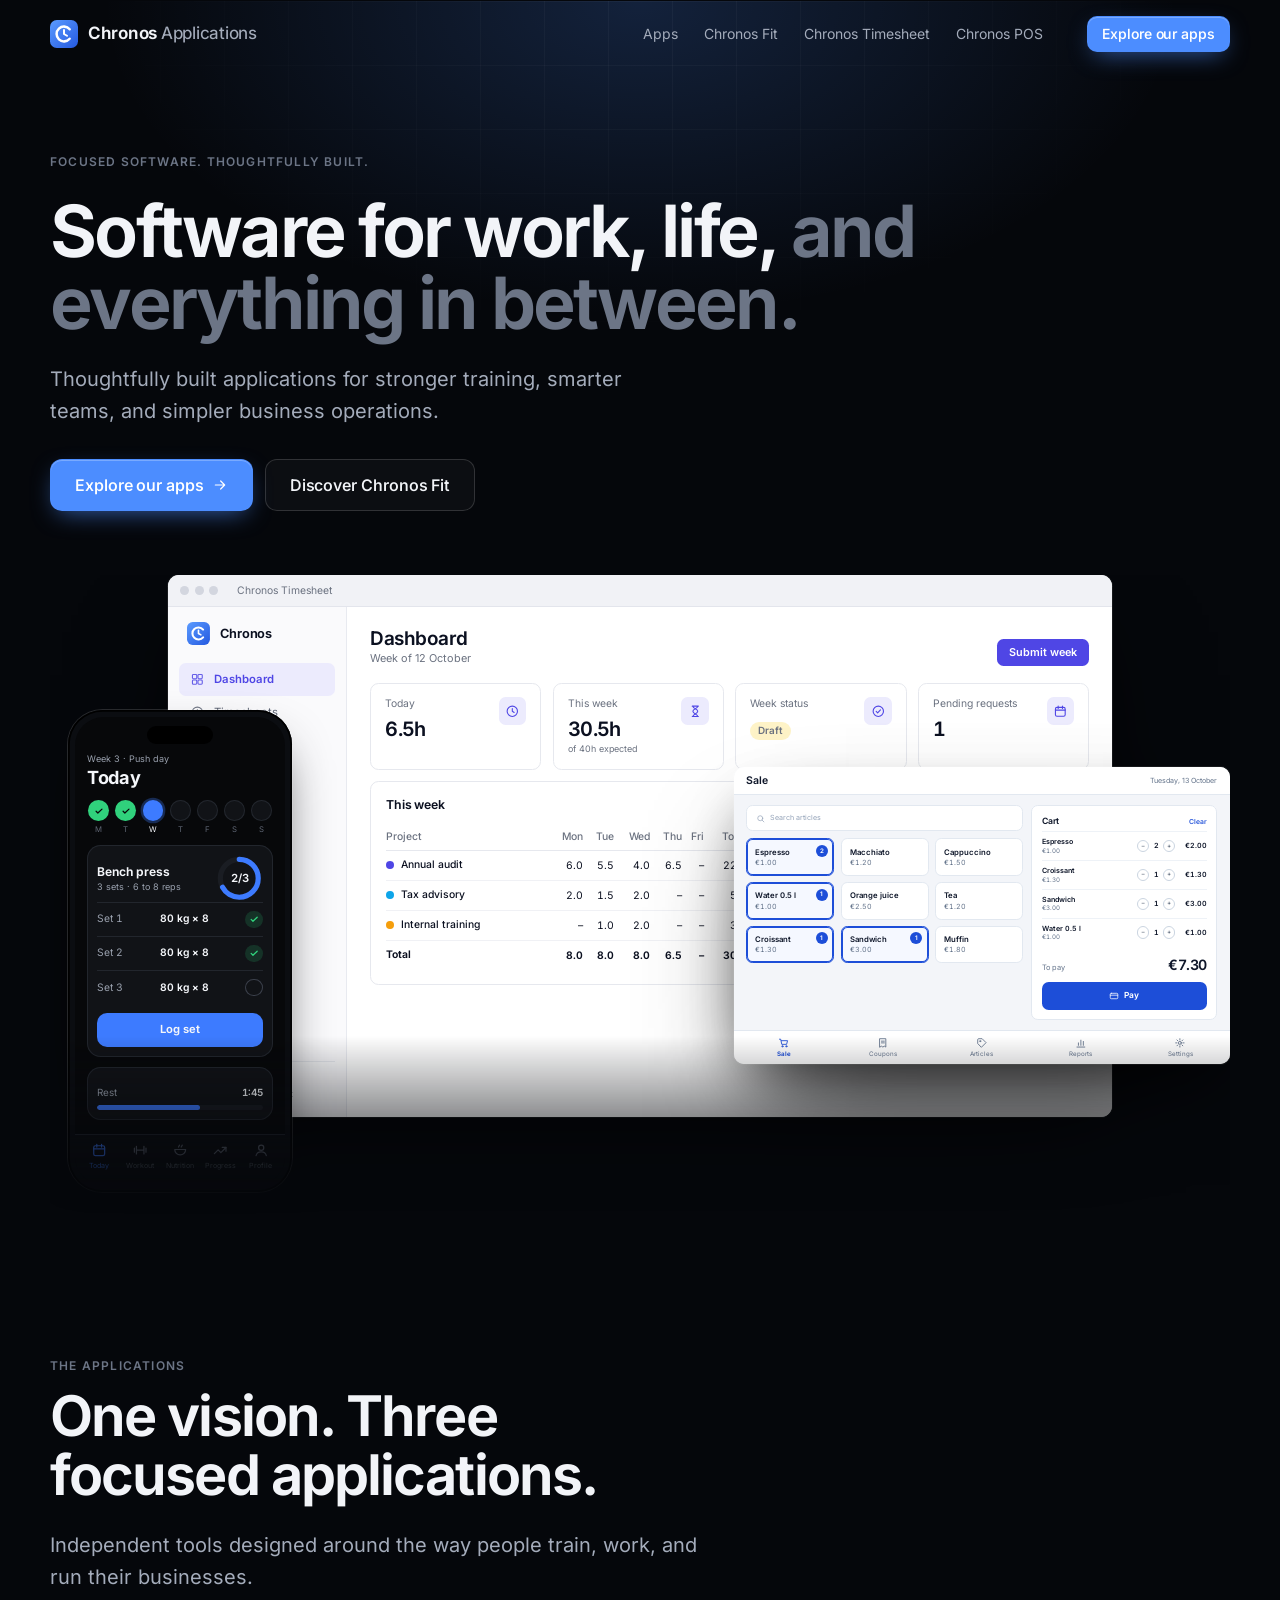
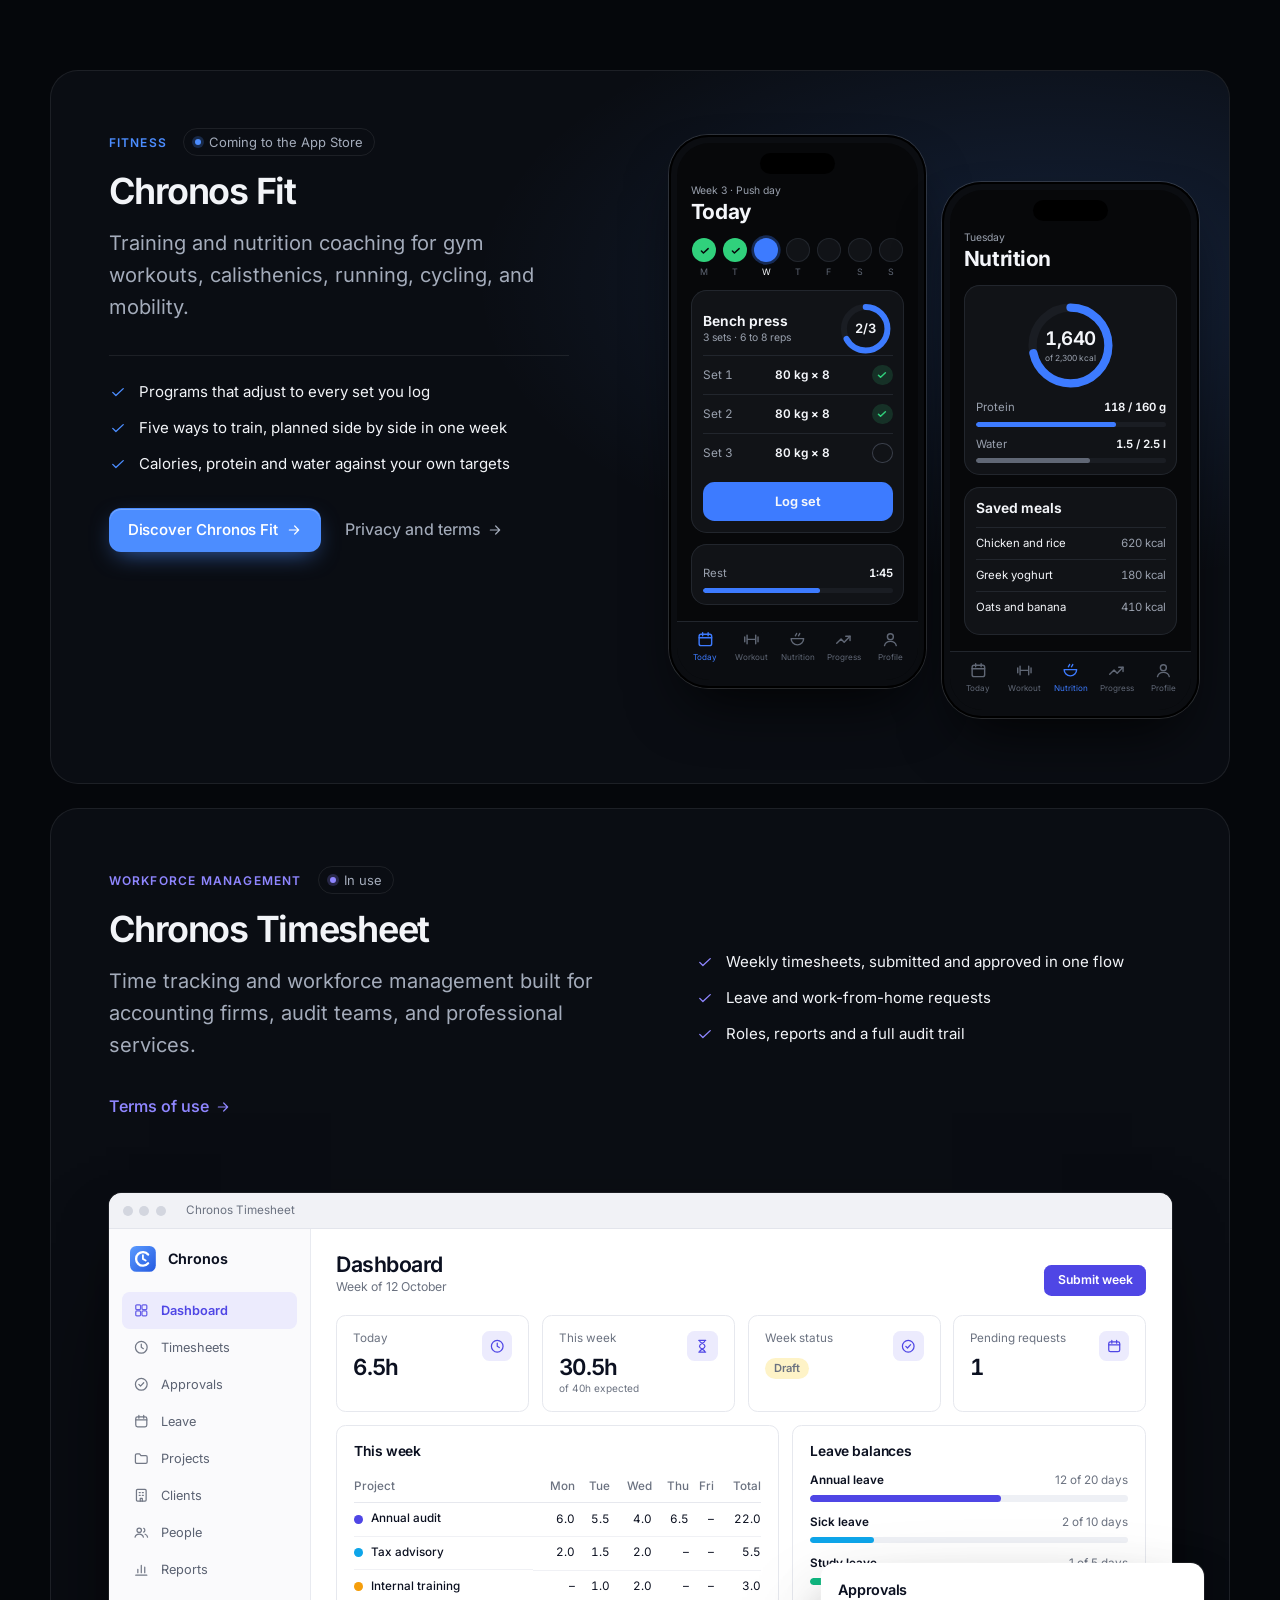
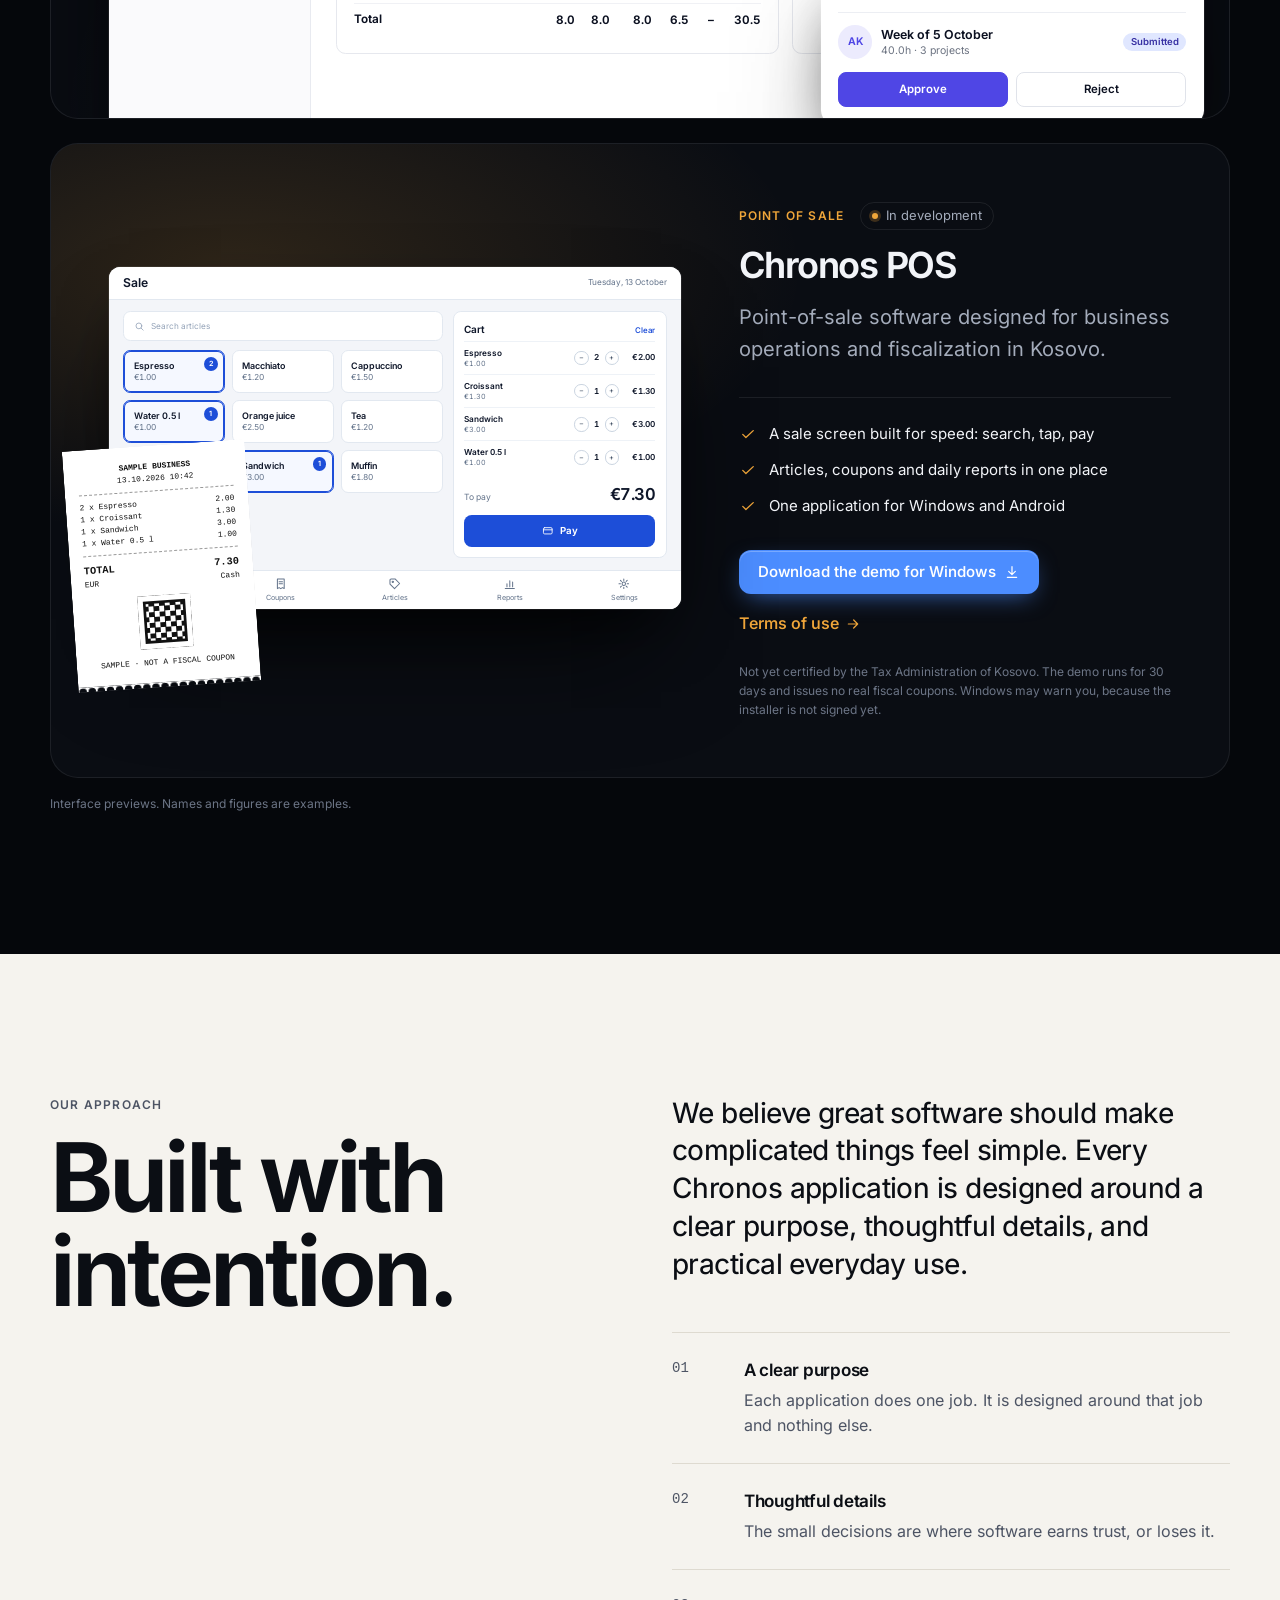
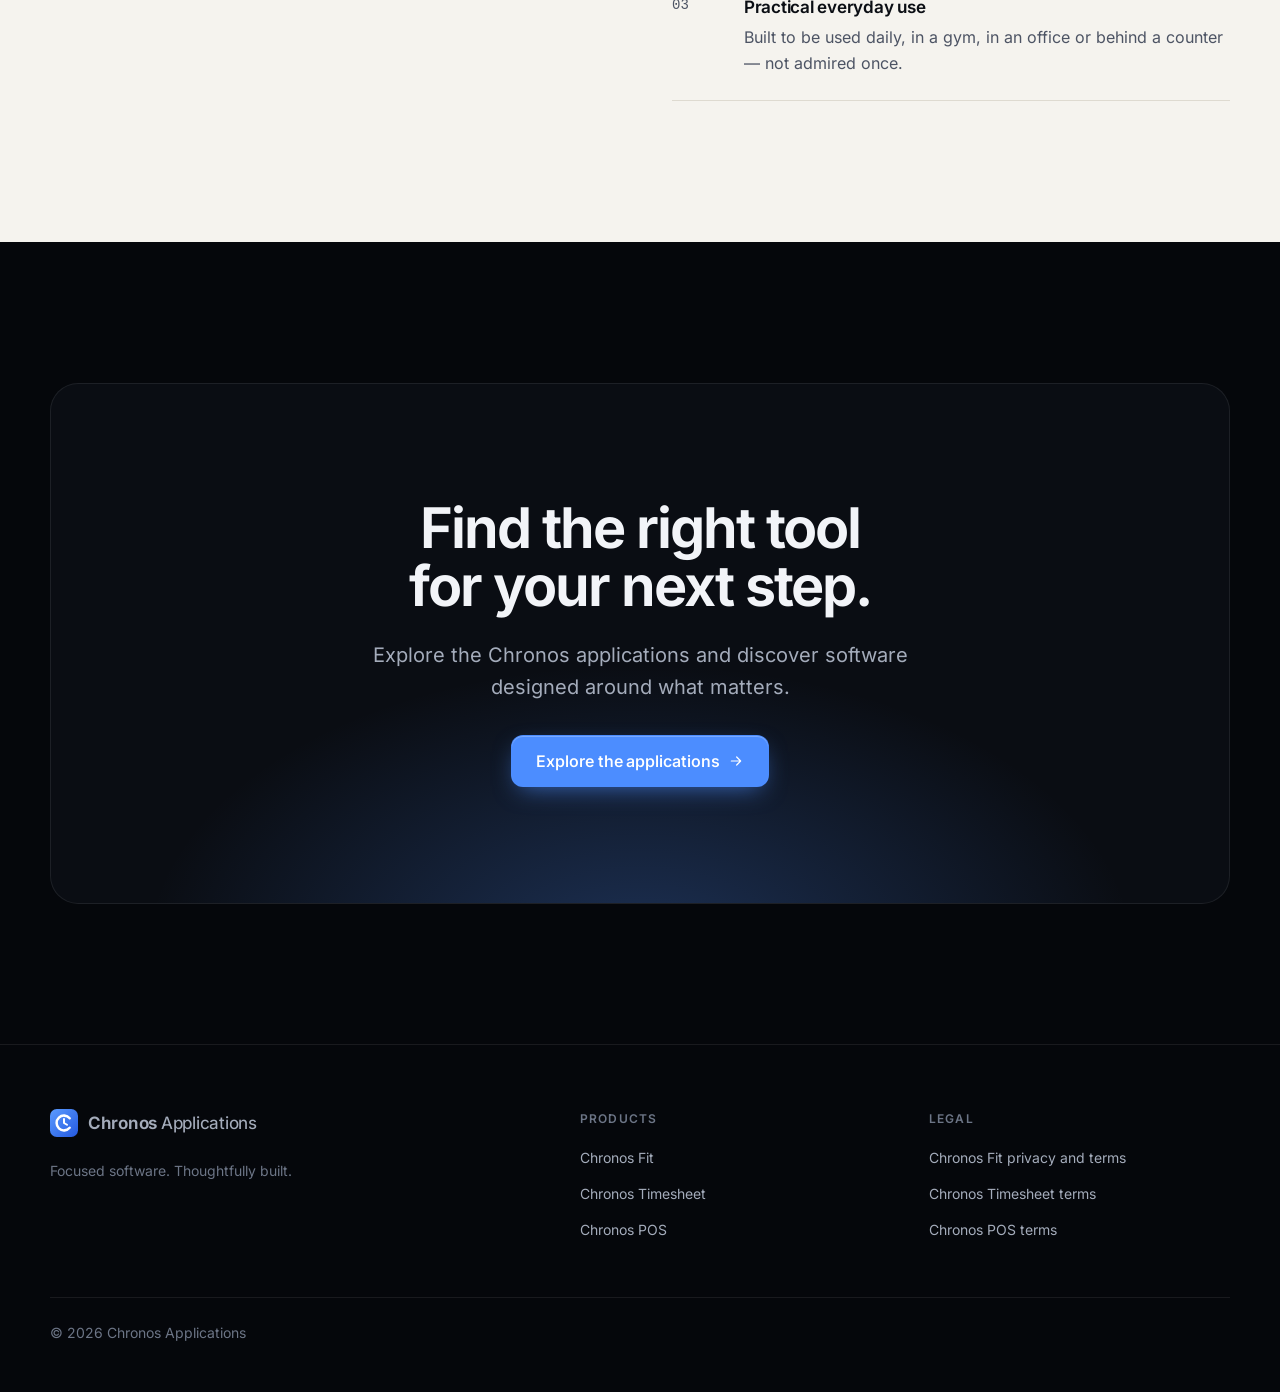
==== commit 48fdab25: "Offer the Chronos POS demo for download The installer is on download.chronosapplications.com. The pa" ====
--- a/index.html
+++ b/index.html
@@ -290,8 +290,8 @@
               <li><svg viewBox="0 0 24 24" fill="none" stroke="currentColor" stroke-width="1.8" stroke-linecap="round" stroke-linejoin="round" aria-hidden="true"><path d="M5 12.5l4.2 4.2L19 7.5"/></svg><span>Articles, coupons and daily reports in one place</span></li>
               <li><svg viewBox="0 0 24 24" fill="none" stroke="currentColor" stroke-width="1.8" stroke-linecap="round" stroke-linejoin="round" aria-hidden="true"><path d="M5 12.5l4.2 4.2L19 7.5"/></svg><span>One application for Windows and Android</span></li>
             </ul>
-              <div class="product-cta"><a class="link" href="./pos-terms.html">Terms of use<svg viewBox="0 0 24 24" fill="none" stroke="currentColor" stroke-width="1.8" stroke-linecap="round" stroke-linejoin="round" aria-hidden="true"><path d="M5 12h14M13 6l6 6-6 6"/></svg></a></div>
-              <p class="caption">Not yet certified by the Tax Administration of Kosovo.</p>
+              <div class="product-cta"><a class="btn btn-primary" href="https://download.chronosapplications.com/ChronosPOS-Setup.exe">Download the demo for Windows<svg viewBox="0 0 24 24" fill="none" stroke="currentColor" stroke-width="1.8" stroke-linecap="round" stroke-linejoin="round" aria-hidden="true"><path d="M12 4v11M7 11l5 5 5-5M5 20h14"/></svg></a><a class="link" href="./pos-terms.html">Terms of use<svg viewBox="0 0 24 24" fill="none" stroke="currentColor" stroke-width="1.8" stroke-linecap="round" stroke-linejoin="round" aria-hidden="true"><path d="M5 12h14M13 6l6 6-6 6"/></svg></a></div>
+              <p class="caption">Not yet certified by the Tax Administration of Kosovo. The demo runs for 30 days and issues no real fiscal coupons. Windows may warn you, because the installer is not signed yet.</p>
             </div>
           </article>
           </div>
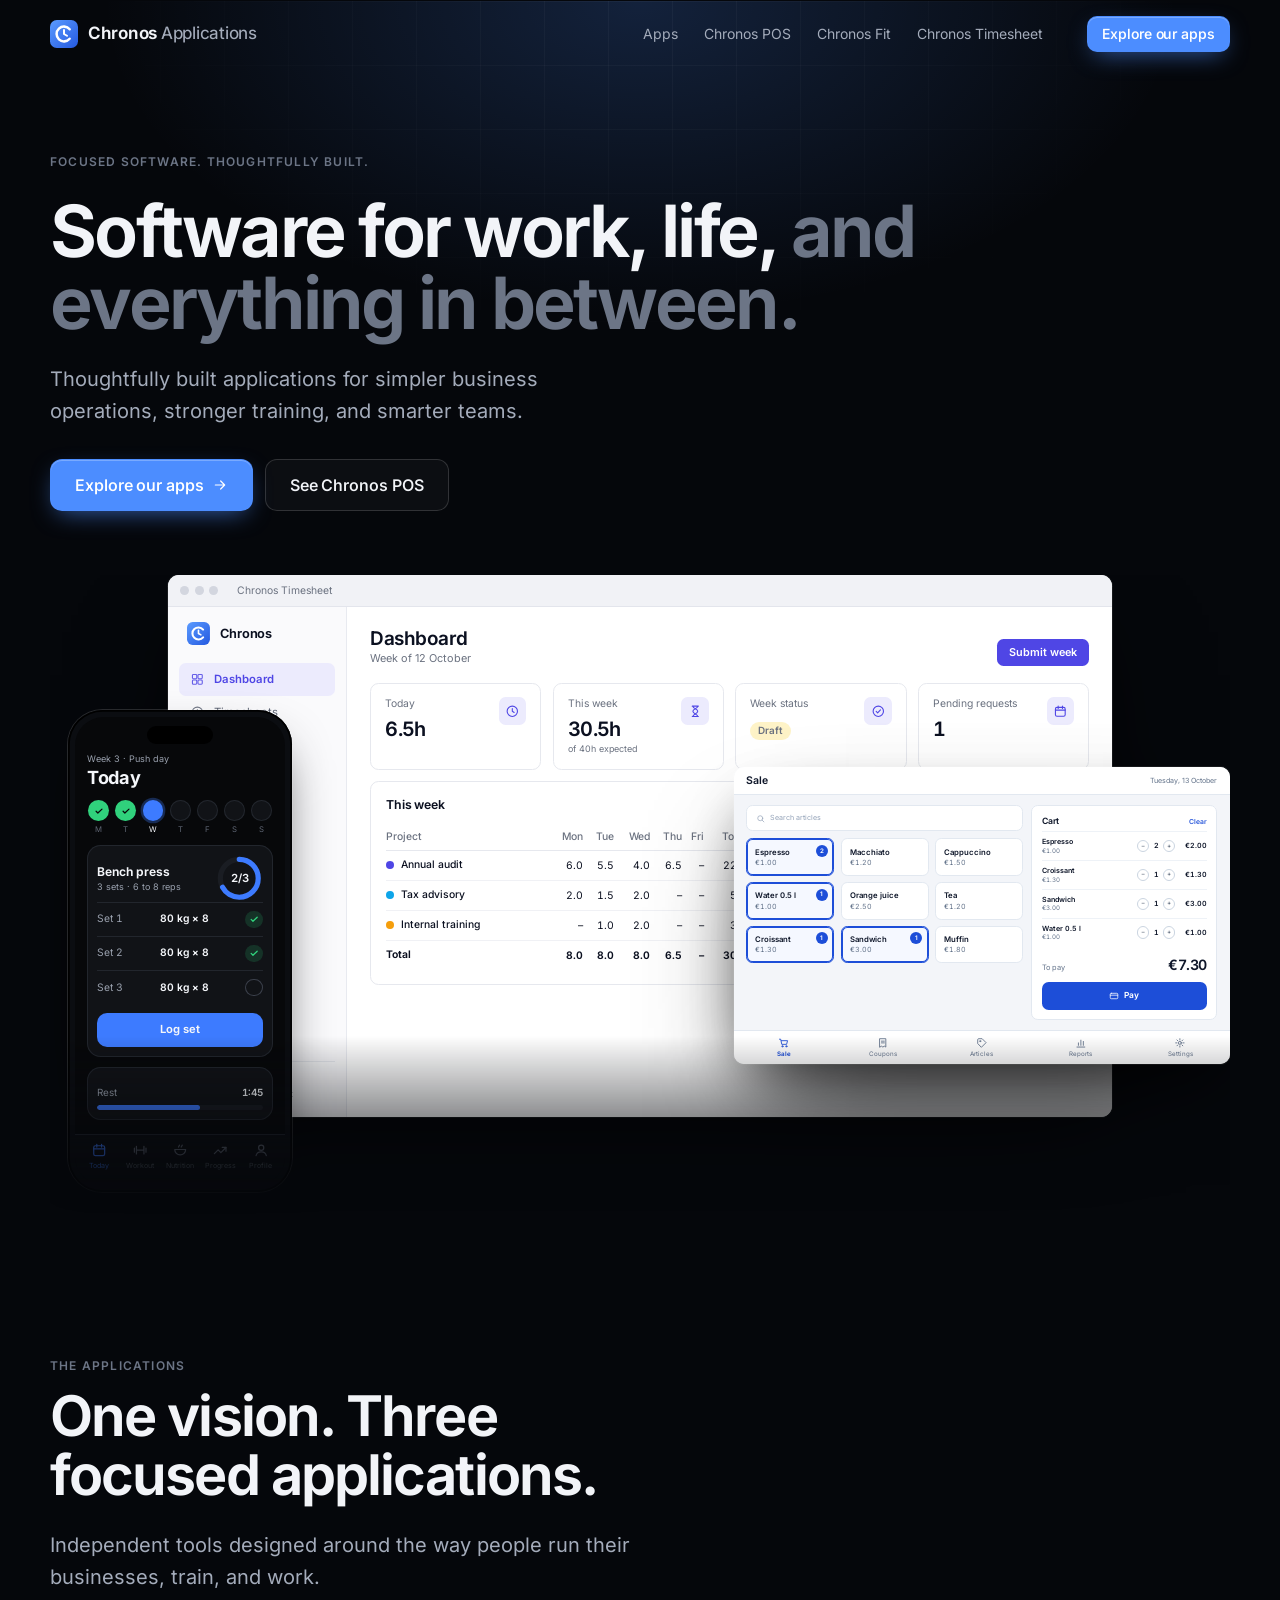
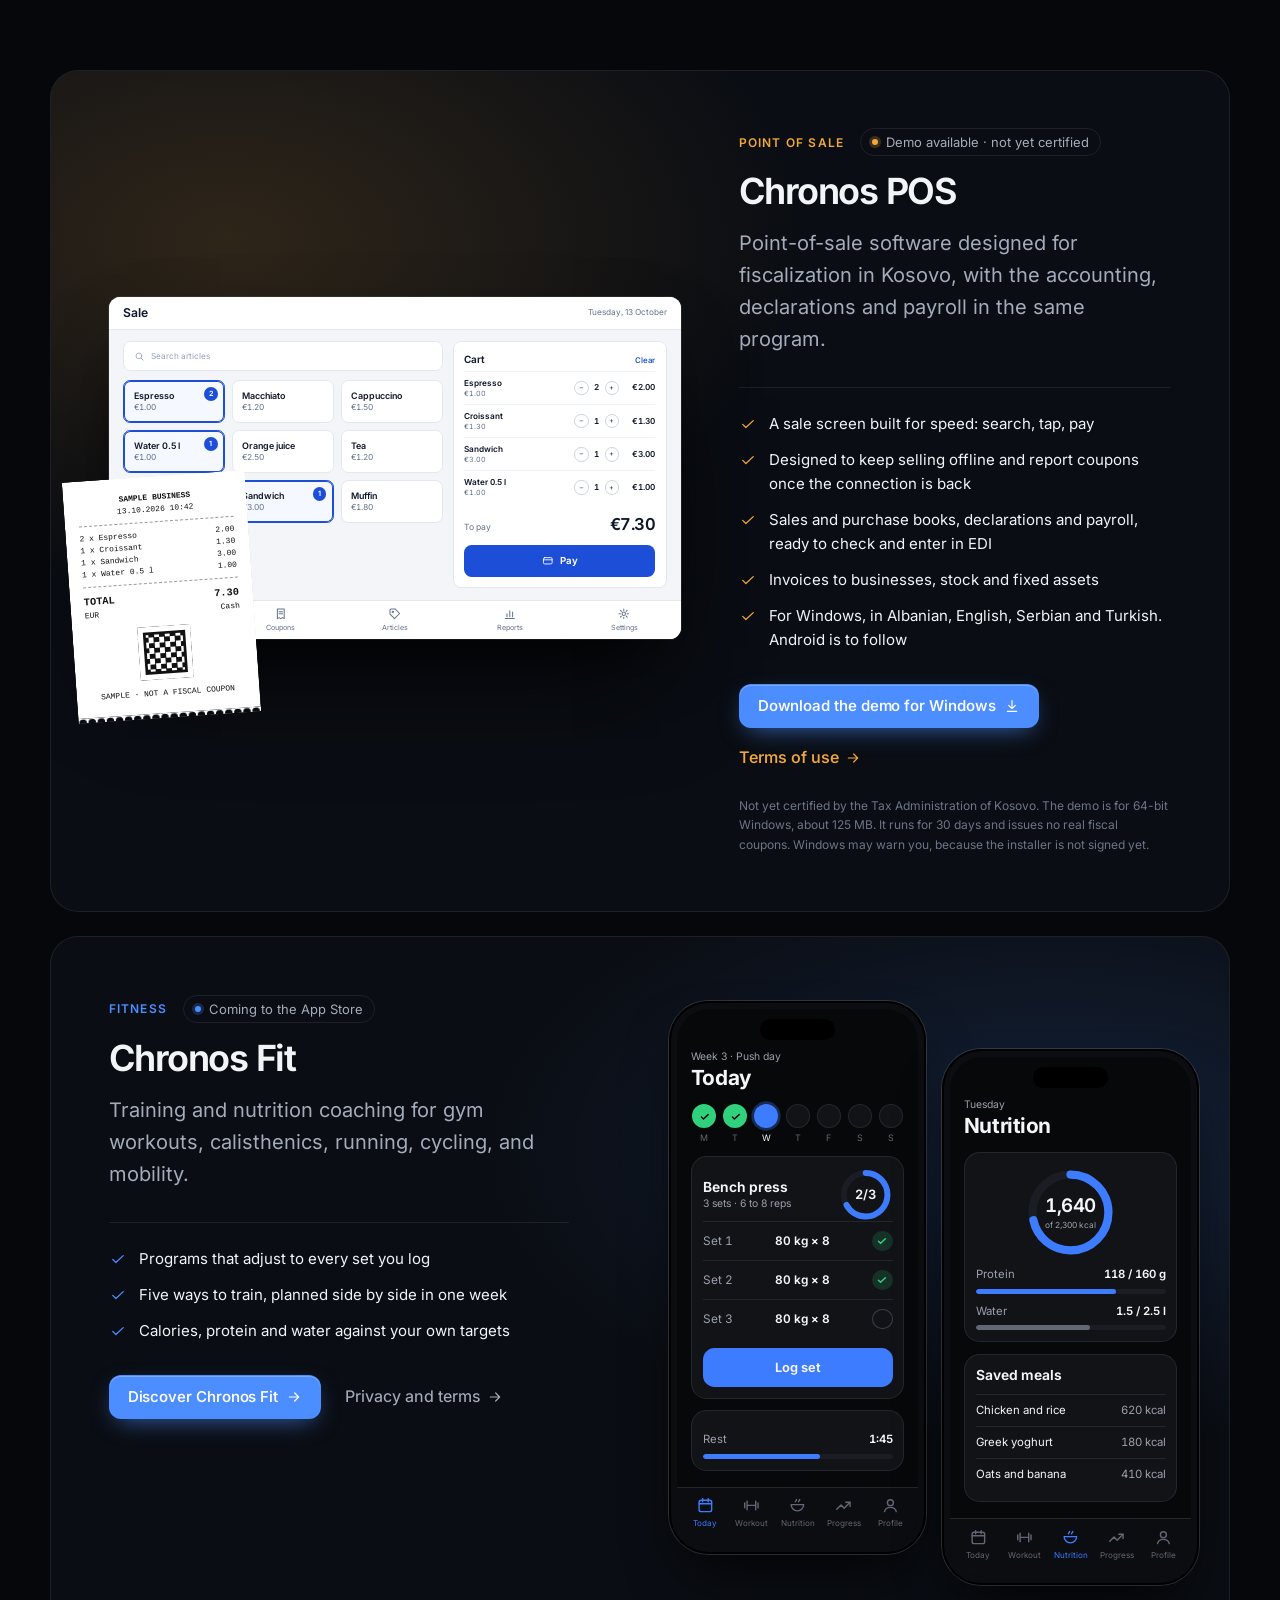
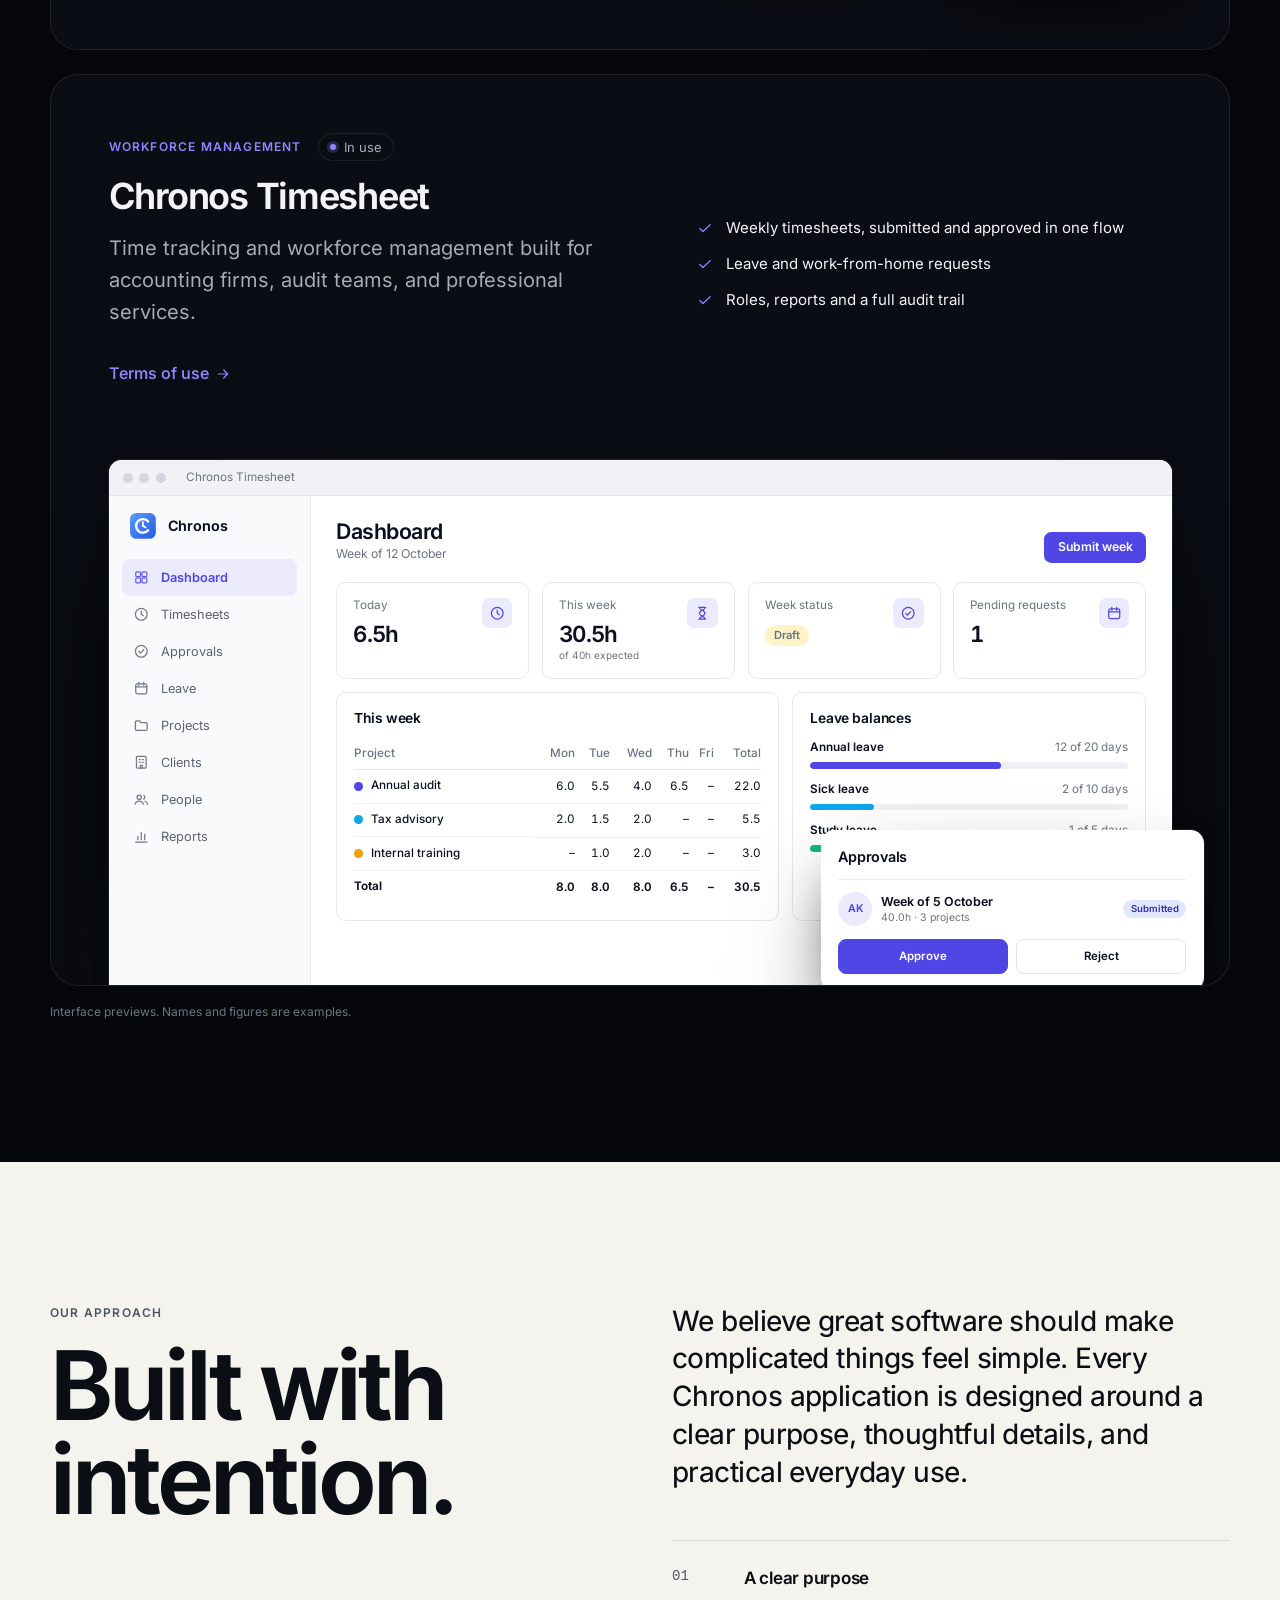
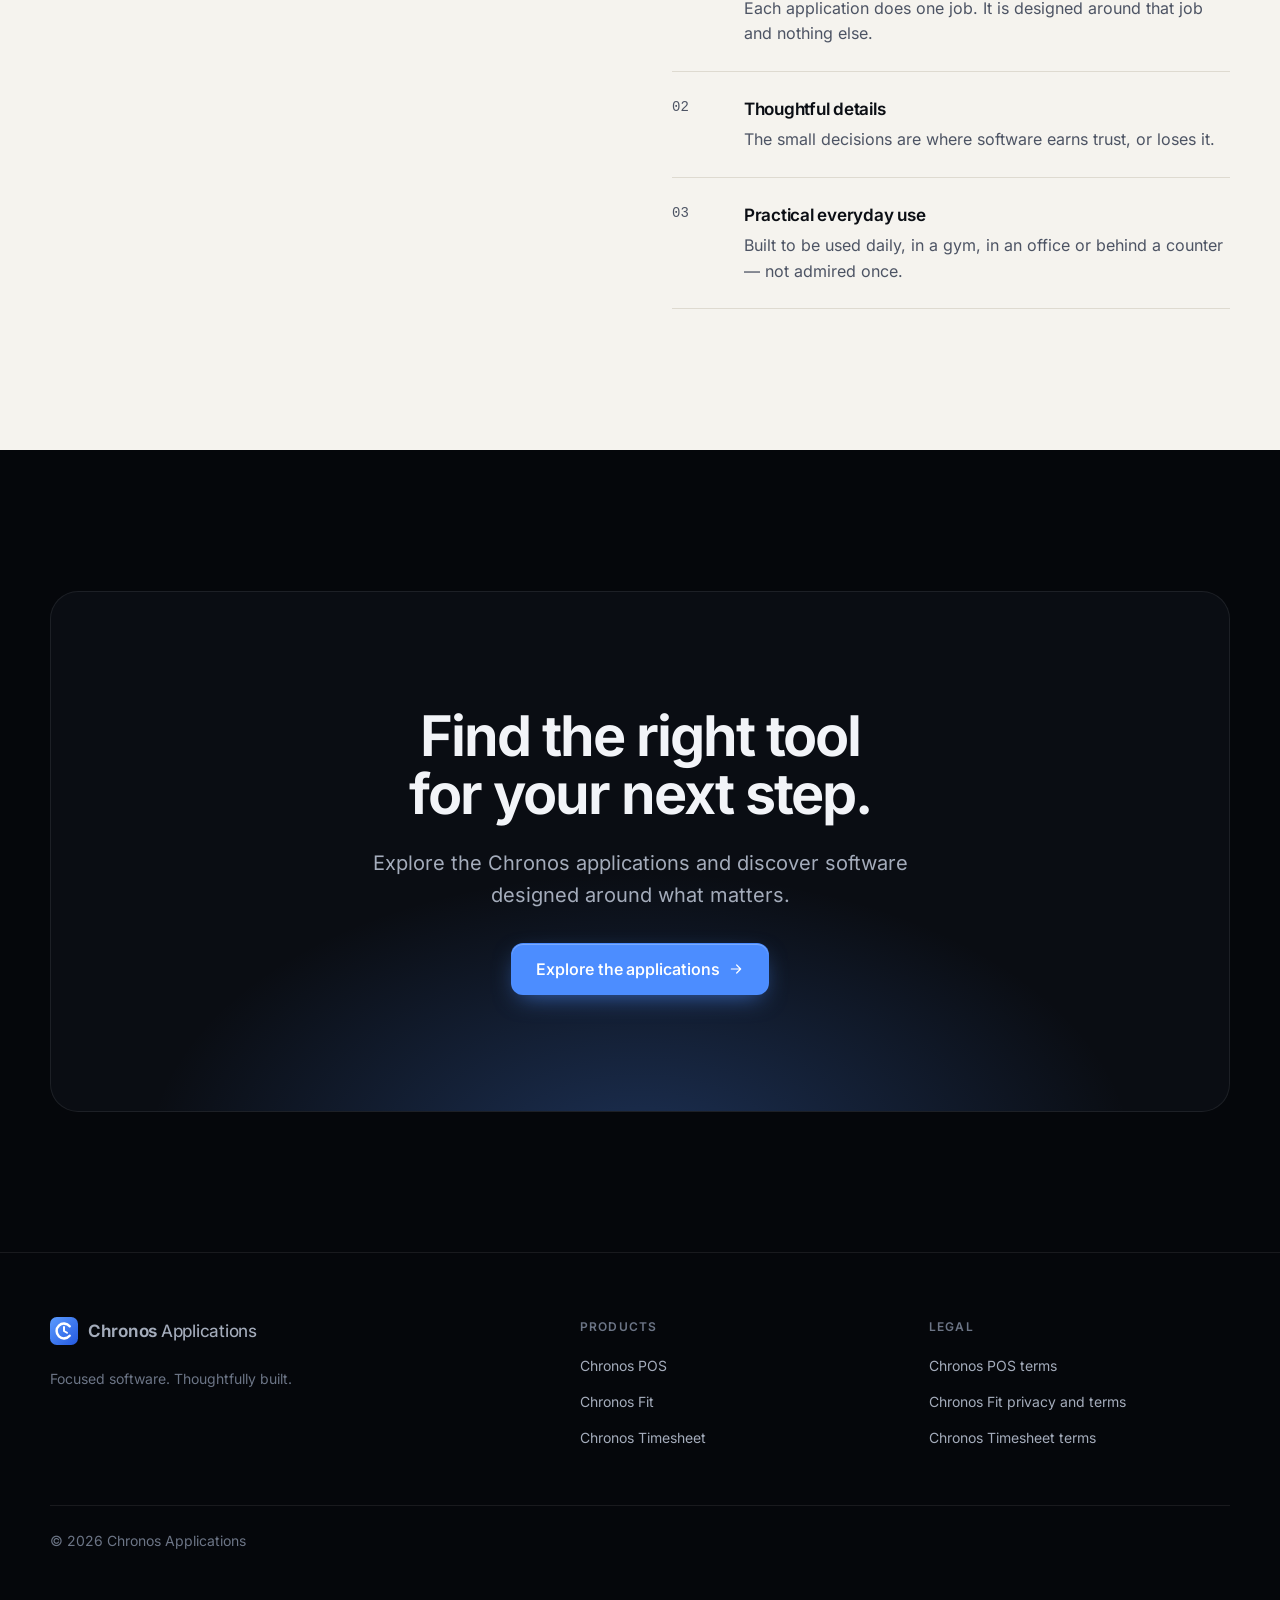
==== commit 3d1e64a9: "Put Chronos POS first and say what it does today POS leads the apps, the menus and the lists on ever" ====
--- a/index.html
+++ b/index.html
@@ -4,19 +4,19 @@
     <meta charset="utf-8" />
     <meta name="viewport" content="width=device-width, initial-scale=1" />
     <title>Chronos Applications — Focused software. Thoughtfully built.</title>
-    <meta name="description" content="Chronos Applications builds focused software: Chronos Fit for training and nutrition, Chronos Timesheet for time tracking in professional firms, and Chronos POS for point of sale in Kosovo." />
+    <meta name="description" content="Chronos Applications builds focused software: Chronos POS for point of sale in Kosovo, Chronos Fit for training and nutrition, and Chronos Timesheet for time tracking in professional firms." />
     <meta name="theme-color" content="#05070b" />
     <link rel="canonical" href="https://chronosapplications.com/" />
     <meta property="og:site_name" content="Chronos Applications" />
     <meta property="og:type" content="website" />
     <meta property="og:title" content="Chronos Applications — Focused software. Thoughtfully built." />
-    <meta property="og:description" content="Chronos Applications builds focused software: Chronos Fit for training and nutrition, Chronos Timesheet for time tracking in professional firms, and Chronos POS for point of sale in Kosovo." />
+    <meta property="og:description" content="Chronos Applications builds focused software: Chronos POS for point of sale in Kosovo, Chronos Fit for training and nutrition, and Chronos Timesheet for time tracking in professional firms." />
     <meta property="og:url" content="https://chronosapplications.com/" />
     <meta name="twitter:card" content="summary" />
     <link rel="icon" href="data:image/svg+xml,%3Csvg%20xmlns%3D%22http%3A%2F%2Fwww.w3.org%2F2000%2Fsvg%22%20viewBox%3D%220%200%201024%201024%22%20aria-hidden%3D%22true%22%3E%3Cdefs%3E%3ClinearGradient%20id%3D%22brand%22%20x1%3D%220%22%20y1%3D%220%22%20x2%3D%221%22%20y2%3D%221%22%3E%3Cstop%20offset%3D%220%22%20stop-color%3D%22%235b9bff%22%2F%3E%3Cstop%20offset%3D%221%22%20stop-color%3D%22%232459e0%22%2F%3E%3C%2FlinearGradient%3E%3C%2Fdefs%3E%3Crect%20width%3D%221024%22%20height%3D%221024%22%20rx%3D%22250%22%20fill%3D%22url(%23brand)%22%2F%3E%3Cpath%20d%3D%22M718.8%20685.6A270%20270%200%201%201%20718.8%20338.4%22%20fill%3D%22none%22%20stroke%3D%22%23fff%22%20stroke-width%3D%2292%22%20stroke-linecap%3D%22round%22%2F%3E%3Cpath%20d%3D%22M512%20368V512L622%20576%22%20fill%3D%22none%22%20stroke%3D%22%23fff%22%20stroke-width%3D%2272%22%20stroke-linecap%3D%22round%22%20stroke-linejoin%3D%22round%22%2F%3E%3C%2Fsvg%3E" />
     <link rel="preload" href="./assets/inter-latin.woff2" as="font" type="font/woff2" crossorigin />
     <script>document.documentElement.classList.add('js');</script>
-    <script type="application/ld+json">{"@context":"https://schema.org","@type":"Organization","name":"Chronos Applications","url":"https://chronosapplications.com/","slogan":"Focused software. Thoughtfully built.","description":"Chronos Applications builds focused software: Chronos Fit for training and nutrition, Chronos Timesheet for time tracking in professional firms, and Chronos POS for point of sale in Kosovo."}</script>
+    <script type="application/ld+json">{"@context":"https://schema.org","@type":"Organization","name":"Chronos Applications","url":"https://chronosapplications.com/","slogan":"Focused software. Thoughtfully built.","description":"Chronos Applications builds focused software: Chronos POS for point of sale in Kosovo, Chronos Fit for training and nutrition, and Chronos Timesheet for time tracking in professional firms."}</script>
     <link rel="stylesheet" href="./assets/site.css" />
   </head>
   <body>
@@ -26,18 +26,18 @@
         <a class="brand" href="./index.html" aria-label="Chronos Applications, home"><svg viewBox="0 0 1024 1024" aria-hidden="true"><defs><linearGradient id="brand" x1="0" y1="0" x2="1" y2="1"><stop offset="0" stop-color="#5b9bff"/><stop offset="1" stop-color="#2459e0"/></linearGradient></defs><rect width="1024" height="1024" rx="250" fill="url(#brand)"/><path d="M718.8 685.6A270 270 0 1 1 718.8 338.4" fill="none" stroke="#fff" stroke-width="92" stroke-linecap="round"/><path d="M512 368V512L622 576" fill="none" stroke="#fff" stroke-width="72" stroke-linecap="round" stroke-linejoin="round"/></svg><span>Chronos <span>Applications</span></span></a>
         <nav class="nav-links" aria-label="Main">
           <a href="#apps">Apps</a>
+          <a href="#pos">Chronos POS</a>
           <a href="./fit.html">Chronos Fit</a>
           <a href="#timesheet">Chronos Timesheet</a>
-          <a href="#pos">Chronos POS</a>
         </nav>
         <a class="btn btn-primary btn-sm nav-cta" href="#apps">Explore our apps</a>
         <details class="menu">
           <summary aria-label="Menu"><svg class="bars" viewBox="0 0 24 24" fill="none" stroke="currentColor" stroke-width="1.8" stroke-linecap="round" stroke-linejoin="round" aria-hidden="true"><path d="M4 8h16M4 16h16"/></svg><svg class="x" viewBox="0 0 24 24" fill="none" stroke="currentColor" stroke-width="1.8" stroke-linecap="round" stroke-linejoin="round" aria-hidden="true"><path d="M6 6l12 12M18 6L6 18"/></svg></summary>
           <nav class="menu-panel" aria-label="Main">
             <a href="#apps">Apps<svg viewBox="0 0 24 24" fill="none" stroke="currentColor" stroke-width="1.8" stroke-linecap="round" stroke-linejoin="round" aria-hidden="true"><path d="M5 12h14M13 6l6 6-6 6"/></svg></a>
+            <a href="#pos">Chronos POS<svg viewBox="0 0 24 24" fill="none" stroke="currentColor" stroke-width="1.8" stroke-linecap="round" stroke-linejoin="round" aria-hidden="true"><path d="M5 12h14M13 6l6 6-6 6"/></svg></a>
             <a href="./fit.html">Chronos Fit<svg viewBox="0 0 24 24" fill="none" stroke="currentColor" stroke-width="1.8" stroke-linecap="round" stroke-linejoin="round" aria-hidden="true"><path d="M5 12h14M13 6l6 6-6 6"/></svg></a>
             <a href="#timesheet">Chronos Timesheet<svg viewBox="0 0 24 24" fill="none" stroke="currentColor" stroke-width="1.8" stroke-linecap="round" stroke-linejoin="round" aria-hidden="true"><path d="M5 12h14M13 6l6 6-6 6"/></svg></a>
-            <a href="#pos">Chronos POS<svg viewBox="0 0 24 24" fill="none" stroke="currentColor" stroke-width="1.8" stroke-linecap="round" stroke-linejoin="round" aria-hidden="true"><path d="M5 12h14M13 6l6 6-6 6"/></svg></a>
             <a class="btn btn-primary btn-lg" href="#apps">Explore our apps</a>
           </nav>
         </details>
@@ -51,10 +51,10 @@
           <div class="hero-copy">
             <p class="label" data-reveal>Focused software. Thoughtfully built.</p>
             <h1 data-reveal style="--i: 1">Software for work, life, <span class="soft">and everything in between.</span></h1>
-            <p class="hero-lede" data-reveal style="--i: 2">Thoughtfully built applications for stronger training, smarter teams, and simpler business operations.</p>
+            <p class="hero-lede" data-reveal style="--i: 2">Thoughtfully built applications for simpler business operations, stronger training, and smarter teams.</p>
             <div class="actions" data-reveal style="--i: 3">
               <a class="btn btn-primary btn-lg" href="#apps">Explore our apps<svg viewBox="0 0 24 24" fill="none" stroke="currentColor" stroke-width="1.8" stroke-linecap="round" stroke-linejoin="round" aria-hidden="true"><path d="M5 12h14M13 6l6 6-6 6"/></svg></a>
-              <a class="btn btn-lg" href="./fit.html">Discover Chronos Fit</a>
+              <a class="btn btn-lg" href="#pos">See Chronos POS</a>
             </div>
           </div>
           <div class="stage">
@@ -137,9 +137,54 @@
           <div class="head" data-reveal>
           <p class="label">The applications</p>
           <h2>One vision. Three focused applications.</h2>
-          <p>Independent tools designed around the way people train, work, and run their businesses.</p>
+          <p>Independent tools designed around the way people run their businesses, train, and work.</p>
         </div>
           <div class="products">
+          <article class="product p-pos" id="pos" style="--accent: var(--amber)" data-reveal>
+            <div class="visual">
+              <div class="scale v-pos" role="img" aria-label="Preview of the Chronos POS sale screen: articles on the left, the cart and the amount to pay on the right."><div aria-hidden="true"><div class="mock pos">
+      <div class="pos-top"><b>Sale</b><span>Tuesday, 13 October</span></div>
+      <div class="pos-body">
+        <div>
+          <div class="pos-search"><svg viewBox="0 0 24 24" fill="none" stroke="currentColor" stroke-width="1.8" stroke-linecap="round" stroke-linejoin="round" aria-hidden="true"><circle cx="11" cy="11" r="6.5"/><path d="M16 16l4.5 4.5"/></svg>Search articles</div>
+          <div class="pos-grid"><div class="pos-item on"><b>Espresso</b><span>€1.00</span><i>2</i></div><div class="pos-item"><b>Macchiato</b><span>€1.20</span></div><div class="pos-item"><b>Cappuccino</b><span>€1.50</span></div><div class="pos-item on"><b>Water 0.5 l</b><span>€1.00</span><i>1</i></div><div class="pos-item"><b>Orange juice</b><span>€2.50</span></div><div class="pos-item"><b>Tea</b><span>€1.20</span></div><div class="pos-item on"><b>Croissant</b><span>€1.30</span><i>1</i></div><div class="pos-item on"><b>Sandwich</b><span>€3.00</span><i>1</i></div><div class="pos-item"><b>Muffin</b><span>€1.80</span></div></div>
+        </div>
+        <div class="pos-cart">
+          <div class="pos-cart-head"><b>Cart</b><span>Clear</span></div>
+          <div class="pos-line"><span class="pos-name"><b>Espresso</b><small>€1.00</small></span><span class="pos-step"><i>−</i><b>2</b><i>+</i></span><span class="pos-amt">€2.00</span></div><div class="pos-line"><span class="pos-name"><b>Croissant</b><small>€1.30</small></span><span class="pos-step"><i>−</i><b>1</b><i>+</i></span><span class="pos-amt">€1.30</span></div><div class="pos-line"><span class="pos-name"><b>Sandwich</b><small>€3.00</small></span><span class="pos-step"><i>−</i><b>1</b><i>+</i></span><span class="pos-amt">€3.00</span></div><div class="pos-line"><span class="pos-name"><b>Water 0.5 l</b><small>€1.00</small></span><span class="pos-step"><i>−</i><b>1</b><i>+</i></span><span class="pos-amt">€1.00</span></div>
+          <div class="pos-total"><span>To pay</span><b>€7.30</b></div>
+          <div class="pos-pay"><svg viewBox="0 0 24 24" fill="none" stroke="currentColor" stroke-width="1.8" stroke-linecap="round" stroke-linejoin="round" aria-hidden="true"><rect x="3" y="5.5" width="18" height="13" rx="2.5"/><path d="M3 10h18"/></svg>Pay</div>
+        </div>
+      </div>
+      <div class="pos-tabs"><span class="on"><svg viewBox="0 0 24 24" fill="none" stroke="currentColor" stroke-width="1.8" stroke-linecap="round" stroke-linejoin="round" aria-hidden="true"><path d="M3 4.500h2.500l2.2 10.500h9.800l2-7.500H7"/><circle cx="9" cy="19" r="1.3"/><circle cx="17" cy="19" r="1.3"/></svg><em>Sale</em></span><span><svg viewBox="0 0 24 24" fill="none" stroke="currentColor" stroke-width="1.8" stroke-linecap="round" stroke-linejoin="round" aria-hidden="true"><path d="M6 3.500h12v17l-3-1.8-3 1.8-3-1.8-3 1.800z"/><path d="M9 8.500h6M9 12h6"/></svg><em>Coupons</em></span><span><svg viewBox="0 0 24 24" fill="none" stroke="currentColor" stroke-width="1.8" stroke-linecap="round" stroke-linejoin="round" aria-hidden="true"><path d="M3.5 12.500v-7a2 2 0 0 1 2-2h7l8 8-9 9z"/><circle cx="8.5" cy="8.5" r="1.2"/></svg><em>Articles</em></span><span><svg viewBox="0 0 24 24" fill="none" stroke="currentColor" stroke-width="1.8" stroke-linecap="round" stroke-linejoin="round" aria-hidden="true"><path d="M4 20.500h16M7 17v-5M12 17V6.500M17 17v-8"/></svg><em>Reports</em></span><span><svg viewBox="0 0 24 24" fill="none" stroke="currentColor" stroke-width="1.8" stroke-linecap="round" stroke-linejoin="round" aria-hidden="true"><circle cx="12" cy="12" r="3"/><path d="M12 3.500v2.500M12 18v2.500M3.5 12H6M18 12h2.500M6 6l1.8 1.800M16.2 16.200L18 18M18 6l-1.8 1.800M7.8 16.200L6 18"/></svg><em>Settings</em></span></div>
+    </div></div></div>
+              <div class="scale v-receipt" role="img" aria-label="Preview of a receipt layout, marked as a sample."><div aria-hidden="true"><div class="mock receipt">
+      <p class="c"><b>SAMPLE BUSINESS</b></p>
+      <p class="c">13.10.2026 10:42</p>
+      <div class="rule"></div>
+      <p class="r"><span>2 x Espresso</span><span>2.00</span></p><p class="r"><span>1 x Croissant</span><span>1.30</span></p><p class="r"><span>1 x Sandwich</span><span>3.00</span></p><p class="r"><span>1 x Water 0.5 l</span><span>1.00</span></p>
+      <div class="rule"></div>
+      <p class="r t"><span>TOTAL</span><span>7.30</span></p>
+      <p class="r"><span>EUR</span><span>Cash</span></p>
+      <div class="qr"></div>
+      <p class="c" style="margin-top: 1em">SAMPLE · NOT A FISCAL COUPON</p>
+    </div></div></div>
+            </div>
+            <div class="product-copy">
+              <div class="product-top"><p class="label label-accent">Point of sale</p><span class="status">Demo available · not yet certified</span></div>
+              <h3>Chronos POS</h3>
+              <p class="desc">Point-of-sale software designed for fiscalization in Kosovo, with the accounting, declarations and payroll in the same program.</p>
+              <ul class="points">
+              <li><svg viewBox="0 0 24 24" fill="none" stroke="currentColor" stroke-width="1.8" stroke-linecap="round" stroke-linejoin="round" aria-hidden="true"><path d="M5 12.5l4.2 4.2L19 7.5"/></svg><span>A sale screen built for speed: search, tap, pay</span></li>
+              <li><svg viewBox="0 0 24 24" fill="none" stroke="currentColor" stroke-width="1.8" stroke-linecap="round" stroke-linejoin="round" aria-hidden="true"><path d="M5 12.5l4.2 4.2L19 7.5"/></svg><span>Designed to keep selling offline and report coupons once the connection is back</span></li>
+              <li><svg viewBox="0 0 24 24" fill="none" stroke="currentColor" stroke-width="1.8" stroke-linecap="round" stroke-linejoin="round" aria-hidden="true"><path d="M5 12.5l4.2 4.2L19 7.5"/></svg><span>Sales and purchase books, declarations and payroll, ready to check and enter in EDI</span></li>
+              <li><svg viewBox="0 0 24 24" fill="none" stroke="currentColor" stroke-width="1.8" stroke-linecap="round" stroke-linejoin="round" aria-hidden="true"><path d="M5 12.5l4.2 4.2L19 7.5"/></svg><span>Invoices to businesses, stock and fixed assets</span></li>
+              <li><svg viewBox="0 0 24 24" fill="none" stroke="currentColor" stroke-width="1.8" stroke-linecap="round" stroke-linejoin="round" aria-hidden="true"><path d="M5 12.5l4.2 4.2L19 7.5"/></svg><span>For Windows, in Albanian, English, Serbian and Turkish. Android is to follow</span></li>
+            </ul>
+              <div class="product-cta"><a class="btn btn-primary" href="https://download.chronosapplications.com/ChronosPOS-Setup.exe">Download the demo for Windows<svg viewBox="0 0 24 24" fill="none" stroke="currentColor" stroke-width="1.8" stroke-linecap="round" stroke-linejoin="round" aria-hidden="true"><path d="M12 4v11M7 11l5 5 5-5M5 20h14"/></svg></a><a class="link" href="./pos-terms.html">Terms of use<svg viewBox="0 0 24 24" fill="none" stroke="currentColor" stroke-width="1.8" stroke-linecap="round" stroke-linejoin="round" aria-hidden="true"><path d="M5 12h14M13 6l6 6-6 6"/></svg></a></div>
+              <p class="caption">Not yet certified by the Tax Administration of Kosovo. The demo is for 64-bit Windows, about 125 MB. It runs for 30 days and issues no real fiscal coupons. Windows may warn you, because the installer is not signed yet.</p>
+            </div>
+          </article>
           <article class="product p-fit" id="fit" style="--accent: var(--blue)" data-reveal>
             <div class="product-copy">
               <div class="product-top"><p class="label label-accent">Fitness</p><span class="status">Coming to the App Store</span></div>
@@ -251,49 +296,6 @@
     </div></div></div>
             </div>
           </article>
-          <article class="product p-pos" id="pos" style="--accent: var(--amber)" data-reveal>
-            <div class="visual">
-              <div class="scale v-pos" role="img" aria-label="Preview of the Chronos POS sale screen: articles on the left, the cart and the amount to pay on the right."><div aria-hidden="true"><div class="mock pos">
-      <div class="pos-top"><b>Sale</b><span>Tuesday, 13 October</span></div>
-      <div class="pos-body">
-        <div>
-          <div class="pos-search"><svg viewBox="0 0 24 24" fill="none" stroke="currentColor" stroke-width="1.8" stroke-linecap="round" stroke-linejoin="round" aria-hidden="true"><circle cx="11" cy="11" r="6.5"/><path d="M16 16l4.5 4.5"/></svg>Search articles</div>
-          <div class="pos-grid"><div class="pos-item on"><b>Espresso</b><span>€1.00</span><i>2</i></div><div class="pos-item"><b>Macchiato</b><span>€1.20</span></div><div class="pos-item"><b>Cappuccino</b><span>€1.50</span></div><div class="pos-item on"><b>Water 0.5 l</b><span>€1.00</span><i>1</i></div><div class="pos-item"><b>Orange juice</b><span>€2.50</span></div><div class="pos-item"><b>Tea</b><span>€1.20</span></div><div class="pos-item on"><b>Croissant</b><span>€1.30</span><i>1</i></div><div class="pos-item on"><b>Sandwich</b><span>€3.00</span><i>1</i></div><div class="pos-item"><b>Muffin</b><span>€1.80</span></div></div>
-        </div>
-        <div class="pos-cart">
-          <div class="pos-cart-head"><b>Cart</b><span>Clear</span></div>
-          <div class="pos-line"><span class="pos-name"><b>Espresso</b><small>€1.00</small></span><span class="pos-step"><i>−</i><b>2</b><i>+</i></span><span class="pos-amt">€2.00</span></div><div class="pos-line"><span class="pos-name"><b>Croissant</b><small>€1.30</small></span><span class="pos-step"><i>−</i><b>1</b><i>+</i></span><span class="pos-amt">€1.30</span></div><div class="pos-line"><span class="pos-name"><b>Sandwich</b><small>€3.00</small></span><span class="pos-step"><i>−</i><b>1</b><i>+</i></span><span class="pos-amt">€3.00</span></div><div class="pos-line"><span class="pos-name"><b>Water 0.5 l</b><small>€1.00</small></span><span class="pos-step"><i>−</i><b>1</b><i>+</i></span><span class="pos-amt">€1.00</span></div>
-          <div class="pos-total"><span>To pay</span><b>€7.30</b></div>
-          <div class="pos-pay"><svg viewBox="0 0 24 24" fill="none" stroke="currentColor" stroke-width="1.8" stroke-linecap="round" stroke-linejoin="round" aria-hidden="true"><rect x="3" y="5.5" width="18" height="13" rx="2.5"/><path d="M3 10h18"/></svg>Pay</div>
-        </div>
-      </div>
-      <div class="pos-tabs"><span class="on"><svg viewBox="0 0 24 24" fill="none" stroke="currentColor" stroke-width="1.8" stroke-linecap="round" stroke-linejoin="round" aria-hidden="true"><path d="M3 4.500h2.500l2.2 10.500h9.800l2-7.500H7"/><circle cx="9" cy="19" r="1.3"/><circle cx="17" cy="19" r="1.3"/></svg><em>Sale</em></span><span><svg viewBox="0 0 24 24" fill="none" stroke="currentColor" stroke-width="1.8" stroke-linecap="round" stroke-linejoin="round" aria-hidden="true"><path d="M6 3.500h12v17l-3-1.8-3 1.8-3-1.8-3 1.800z"/><path d="M9 8.500h6M9 12h6"/></svg><em>Coupons</em></span><span><svg viewBox="0 0 24 24" fill="none" stroke="currentColor" stroke-width="1.8" stroke-linecap="round" stroke-linejoin="round" aria-hidden="true"><path d="M3.5 12.500v-7a2 2 0 0 1 2-2h7l8 8-9 9z"/><circle cx="8.5" cy="8.5" r="1.2"/></svg><em>Articles</em></span><span><svg viewBox="0 0 24 24" fill="none" stroke="currentColor" stroke-width="1.8" stroke-linecap="round" stroke-linejoin="round" aria-hidden="true"><path d="M4 20.500h16M7 17v-5M12 17V6.500M17 17v-8"/></svg><em>Reports</em></span><span><svg viewBox="0 0 24 24" fill="none" stroke="currentColor" stroke-width="1.8" stroke-linecap="round" stroke-linejoin="round" aria-hidden="true"><circle cx="12" cy="12" r="3"/><path d="M12 3.500v2.500M12 18v2.500M3.5 12H6M18 12h2.500M6 6l1.8 1.800M16.2 16.200L18 18M18 6l-1.8 1.800M7.8 16.200L6 18"/></svg><em>Settings</em></span></div>
-    </div></div></div>
-              <div class="scale v-receipt" role="img" aria-label="Preview of a receipt layout, marked as a sample."><div aria-hidden="true"><div class="mock receipt">
-      <p class="c"><b>SAMPLE BUSINESS</b></p>
-      <p class="c">13.10.2026 10:42</p>
-      <div class="rule"></div>
-      <p class="r"><span>2 x Espresso</span><span>2.00</span></p><p class="r"><span>1 x Croissant</span><span>1.30</span></p><p class="r"><span>1 x Sandwich</span><span>3.00</span></p><p class="r"><span>1 x Water 0.5 l</span><span>1.00</span></p>
-      <div class="rule"></div>
-      <p class="r t"><span>TOTAL</span><span>7.30</span></p>
-      <p class="r"><span>EUR</span><span>Cash</span></p>
-      <div class="qr"></div>
-      <p class="c" style="margin-top: 1em">SAMPLE · NOT A FISCAL COUPON</p>
-    </div></div></div>
-            </div>
-            <div class="product-copy">
-              <div class="product-top"><p class="label label-accent">Point of sale</p><span class="status">In development</span></div>
-              <h3>Chronos POS</h3>
-              <p class="desc">Point-of-sale software designed for business operations and fiscalization in Kosovo.</p>
-              <ul class="points">
-              <li><svg viewBox="0 0 24 24" fill="none" stroke="currentColor" stroke-width="1.8" stroke-linecap="round" stroke-linejoin="round" aria-hidden="true"><path d="M5 12.5l4.2 4.2L19 7.5"/></svg><span>A sale screen built for speed: search, tap, pay</span></li>
-              <li><svg viewBox="0 0 24 24" fill="none" stroke="currentColor" stroke-width="1.8" stroke-linecap="round" stroke-linejoin="round" aria-hidden="true"><path d="M5 12.5l4.2 4.2L19 7.5"/></svg><span>Articles, coupons and daily reports in one place</span></li>
-              <li><svg viewBox="0 0 24 24" fill="none" stroke="currentColor" stroke-width="1.8" stroke-linecap="round" stroke-linejoin="round" aria-hidden="true"><path d="M5 12.5l4.2 4.2L19 7.5"/></svg><span>One application for Windows and Android</span></li>
-            </ul>
-              <div class="product-cta"><a class="btn btn-primary" href="https://download.chronosapplications.com/ChronosPOS-Setup.exe">Download the demo for Windows<svg viewBox="0 0 24 24" fill="none" stroke="currentColor" stroke-width="1.8" stroke-linecap="round" stroke-linejoin="round" aria-hidden="true"><path d="M12 4v11M7 11l5 5 5-5M5 20h14"/></svg></a><a class="link" href="./pos-terms.html">Terms of use<svg viewBox="0 0 24 24" fill="none" stroke="currentColor" stroke-width="1.8" stroke-linecap="round" stroke-linejoin="round" aria-hidden="true"><path d="M5 12h14M13 6l6 6-6 6"/></svg></a></div>
-              <p class="caption">Not yet certified by the Tax Administration of Kosovo. The demo runs for 30 days and issues no real fiscal coupons. Windows may warn you, because the installer is not signed yet.</p>
-            </div>
-          </article>
           </div>
           <p class="caption">Interface previews. Names and figures are examples.</p>
         </div>
@@ -339,17 +341,17 @@
           <nav aria-label="Products">
             <h2>Products</h2>
             <ul>
+              <li><a href="./index.html#pos">Chronos POS</a></li>
               <li><a href="./fit.html">Chronos Fit</a></li>
               <li><a href="./index.html#timesheet">Chronos Timesheet</a></li>
-              <li><a href="./index.html#pos">Chronos POS</a></li>
             </ul>
           </nav>
           <nav aria-label="Legal">
             <h2>Legal</h2>
             <ul>
+              <li><a href="./pos-terms.html">Chronos POS terms</a></li>
               <li><a href="./privacy.html">Chronos Fit privacy and terms</a></li>
               <li><a href="./timesheet-terms.html">Chronos Timesheet terms</a></li>
-              <li><a href="./pos-terms.html">Chronos POS terms</a></li>
             </ul>
           </nav>
         </div>
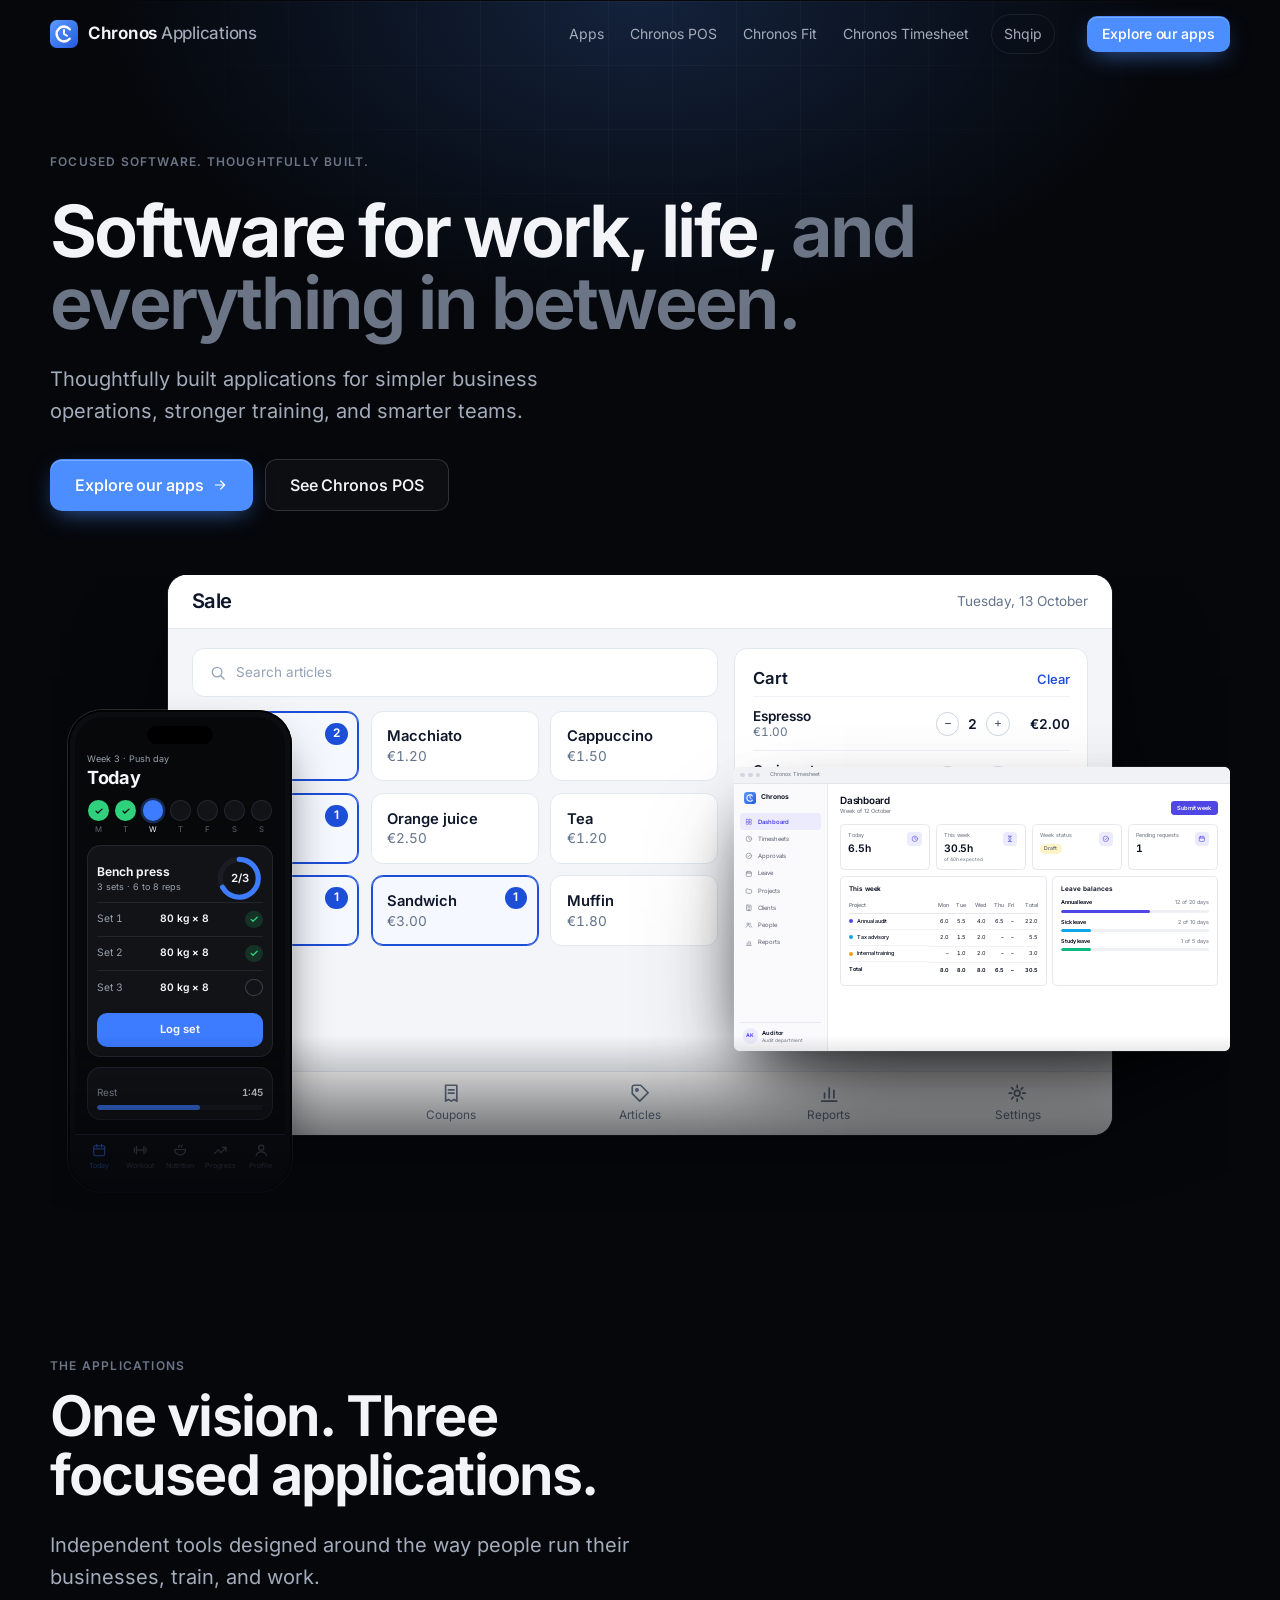
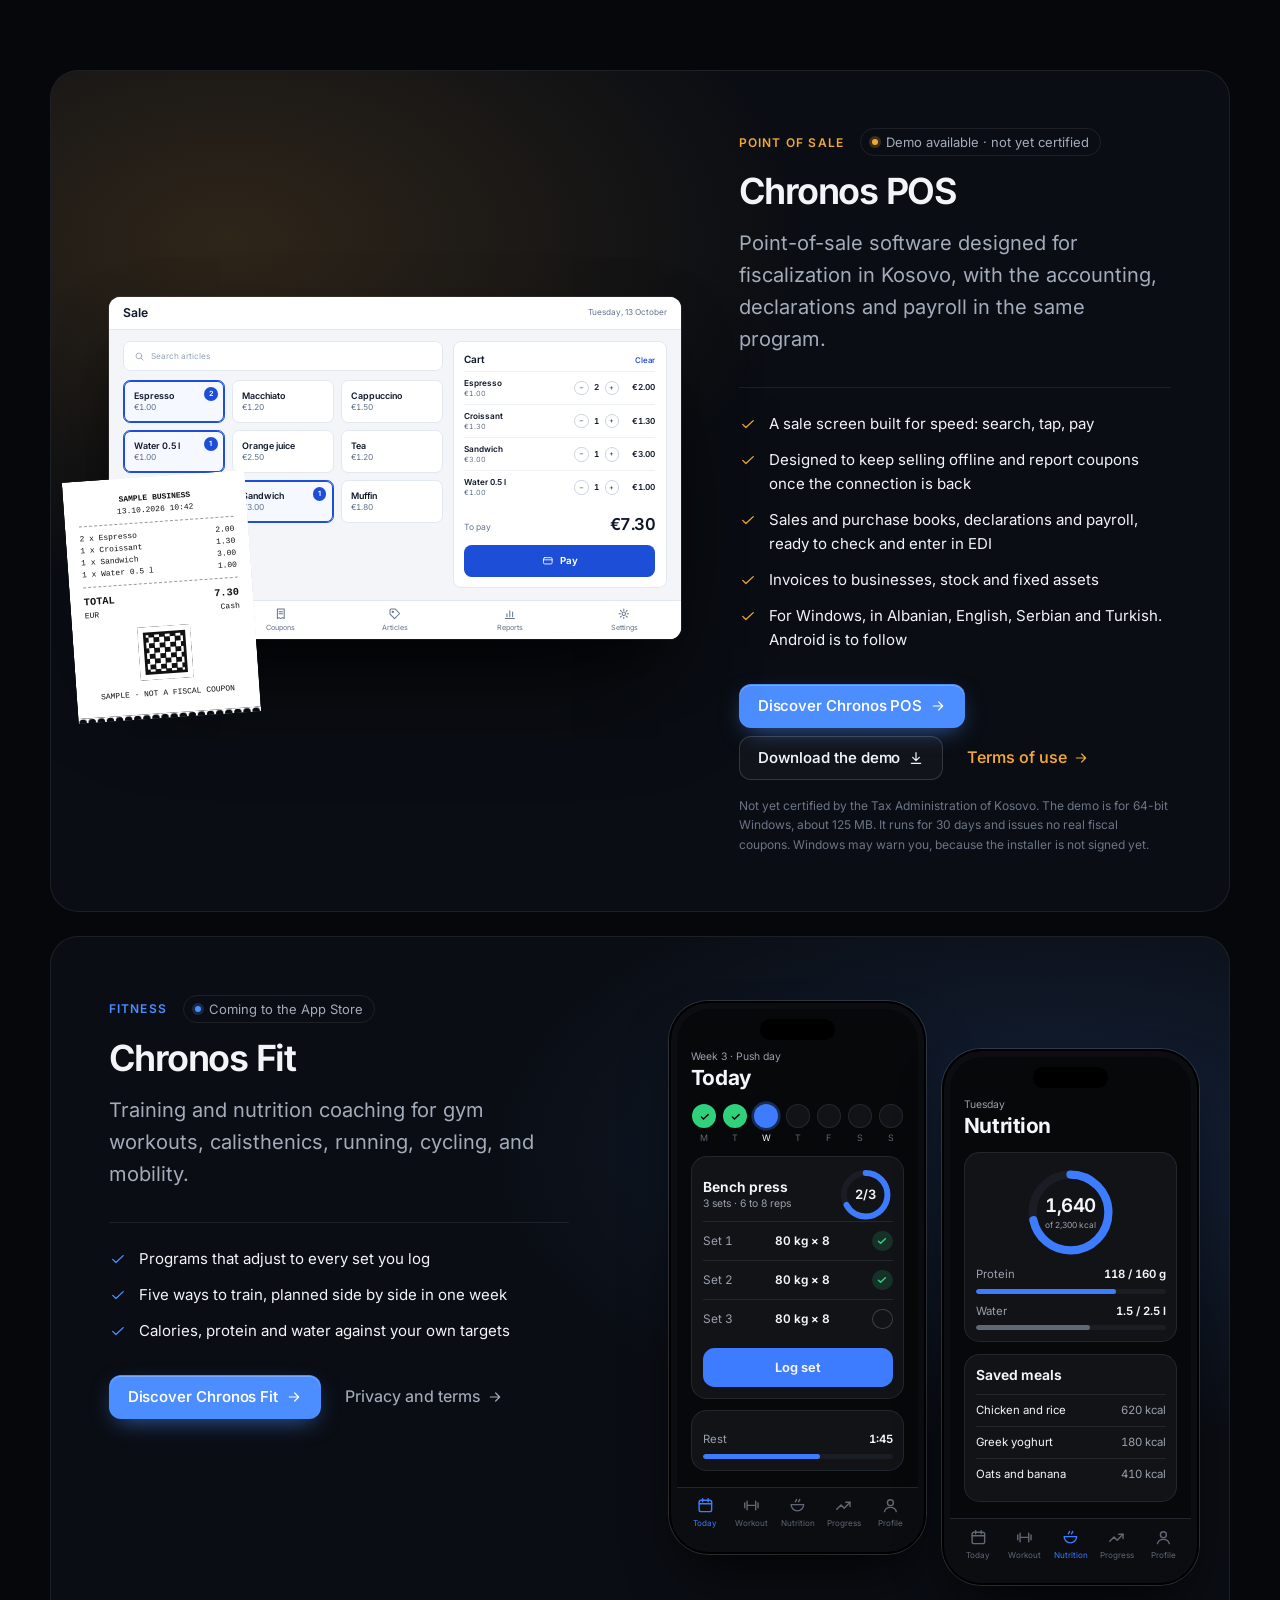
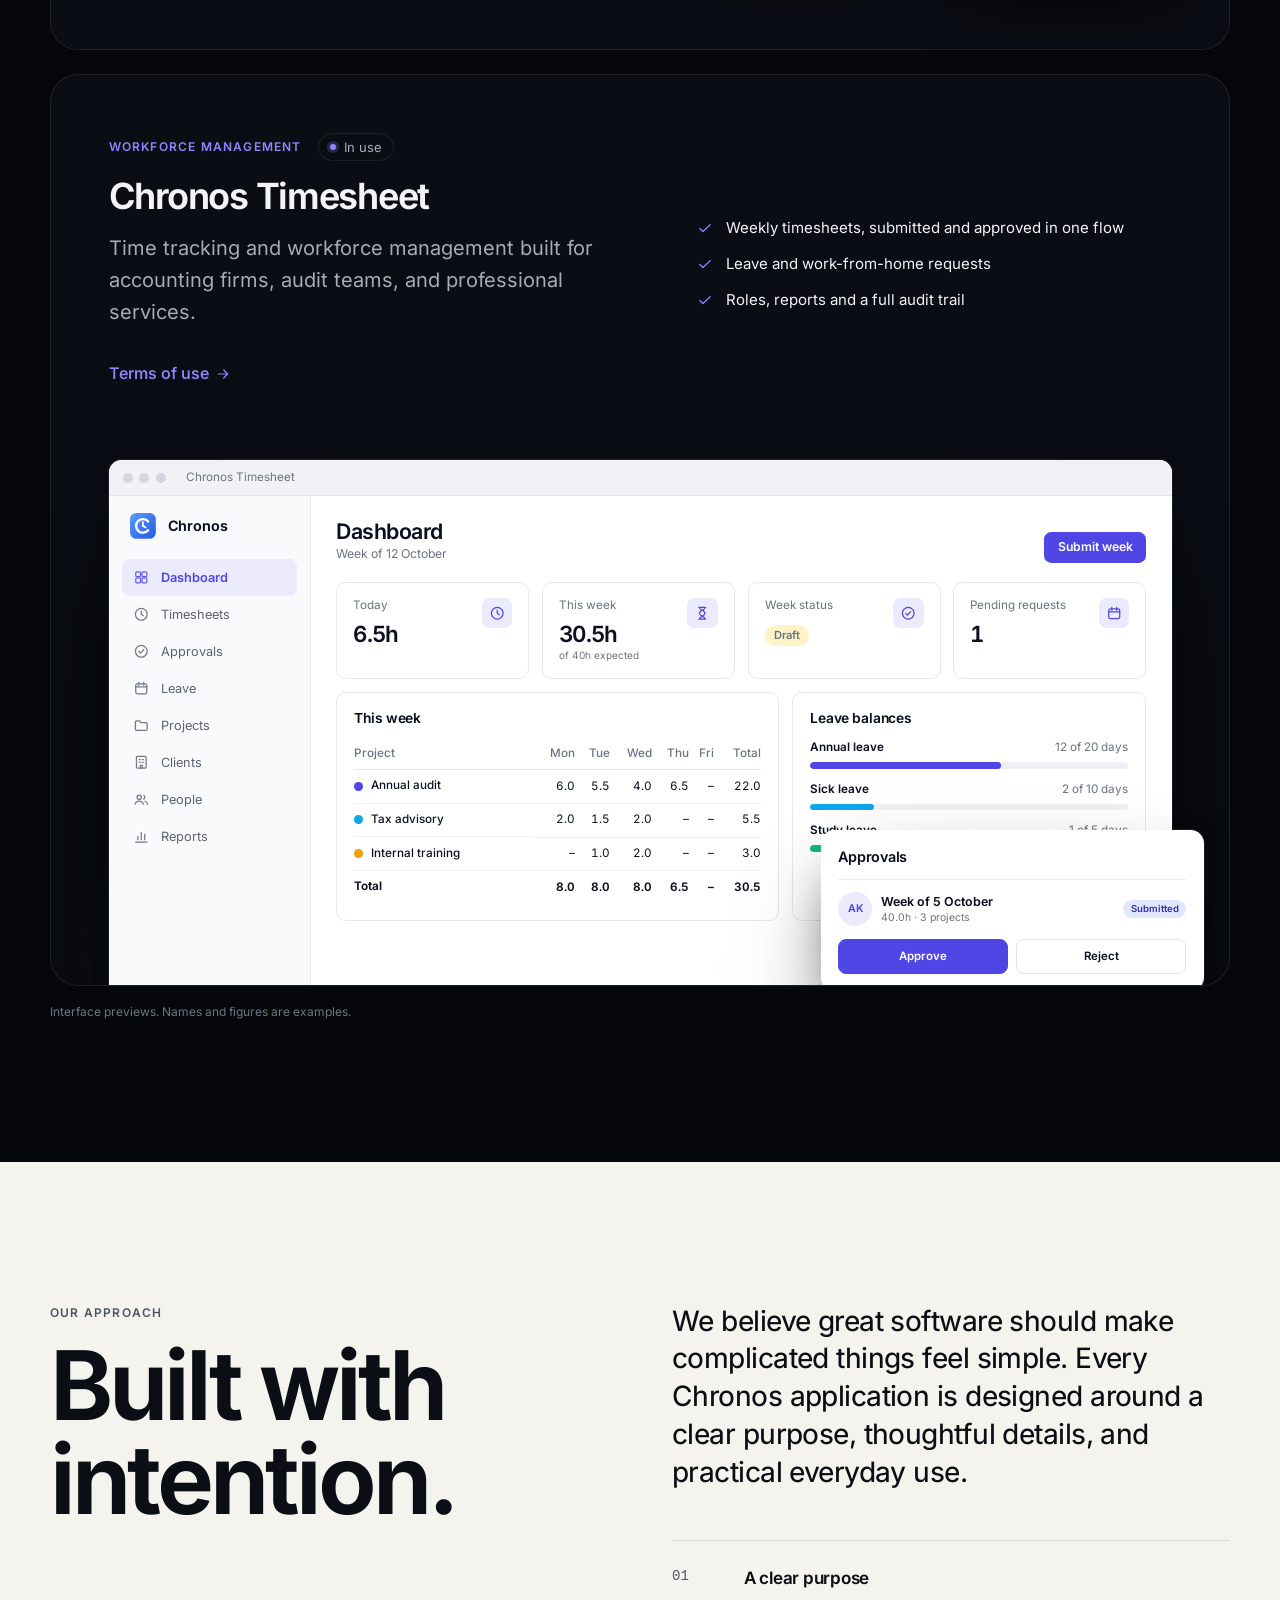
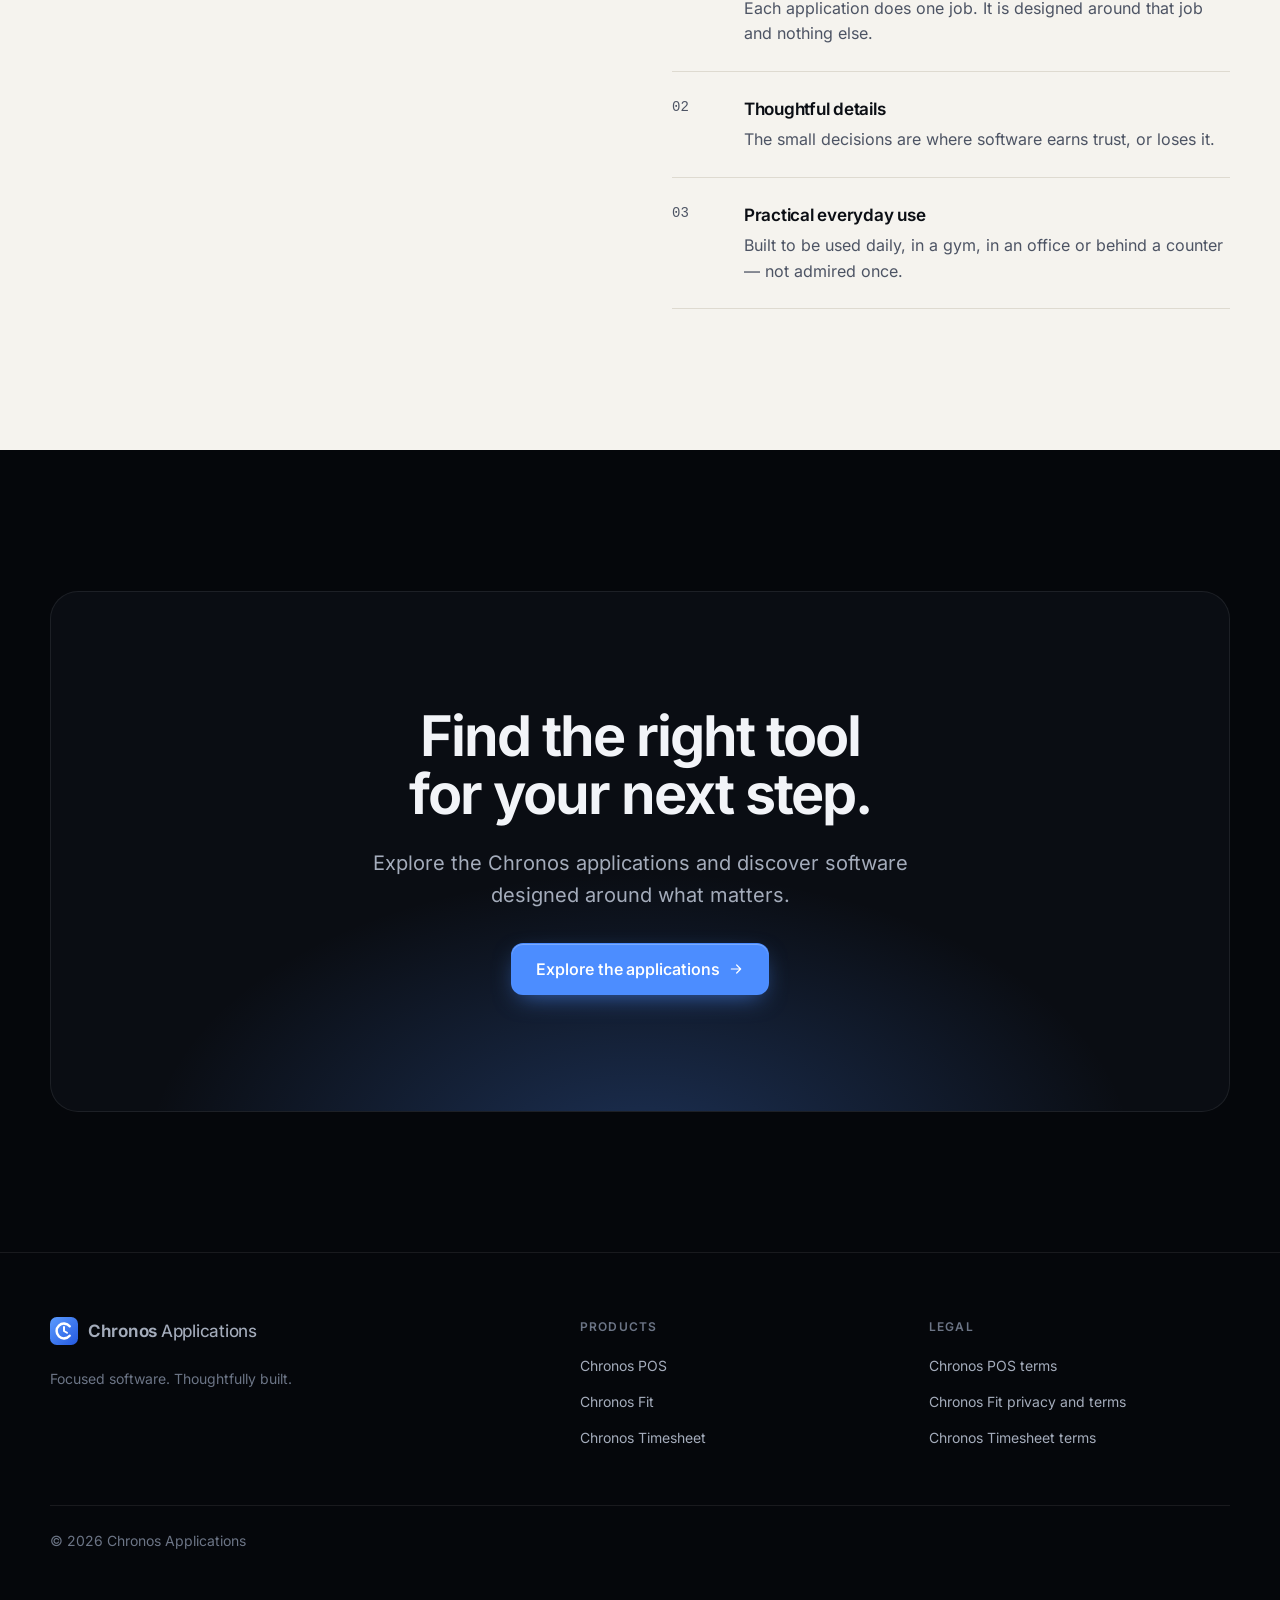
==== commit 72c8a1c0: "Chronos POS's own page, and the whole site in Albanian pos.html and pos.sq.html say what it does, ho" ====
--- a/index.html
+++ b/index.html
@@ -17,6 +17,9 @@
     <link rel="preload" href="./assets/inter-latin.woff2" as="font" type="font/woff2" crossorigin />
     <script>document.documentElement.classList.add('js');</script>
     <script type="application/ld+json">{"@context":"https://schema.org","@type":"Organization","name":"Chronos Applications","url":"https://chronosapplications.com/","slogan":"Focused software. Thoughtfully built.","description":"Chronos Applications builds focused software: Chronos POS for point of sale in Kosovo, Chronos Fit for training and nutrition, and Chronos Timesheet for time tracking in professional firms."}</script>
+    <link rel="alternate" hreflang="en" href="https://chronosapplications.com/" />
+    <link rel="alternate" hreflang="sq" href="https://chronosapplications.com/index.sq.html" />
+    <link rel="alternate" hreflang="x-default" href="https://chronosapplications.com/" />
     <link rel="stylesheet" href="./assets/site.css" />
   </head>
   <body>
@@ -26,18 +29,20 @@
         <a class="brand" href="./index.html" aria-label="Chronos Applications, home"><svg viewBox="0 0 1024 1024" aria-hidden="true"><defs><linearGradient id="brand" x1="0" y1="0" x2="1" y2="1"><stop offset="0" stop-color="#5b9bff"/><stop offset="1" stop-color="#2459e0"/></linearGradient></defs><rect width="1024" height="1024" rx="250" fill="url(#brand)"/><path d="M718.8 685.6A270 270 0 1 1 718.8 338.4" fill="none" stroke="#fff" stroke-width="92" stroke-linecap="round"/><path d="M512 368V512L622 576" fill="none" stroke="#fff" stroke-width="72" stroke-linecap="round" stroke-linejoin="round"/></svg><span>Chronos <span>Applications</span></span></a>
         <nav class="nav-links" aria-label="Main">
           <a href="#apps">Apps</a>
-          <a href="#pos">Chronos POS</a>
+          <a href="./pos.html">Chronos POS</a>
           <a href="./fit.html">Chronos Fit</a>
           <a href="#timesheet">Chronos Timesheet</a>
+          <a class="lang" href="./index.sq.html" hreflang="sq" lang="sq">Shqip</a>
         </nav>
         <a class="btn btn-primary btn-sm nav-cta" href="#apps">Explore our apps</a>
         <details class="menu">
           <summary aria-label="Menu"><svg class="bars" viewBox="0 0 24 24" fill="none" stroke="currentColor" stroke-width="1.8" stroke-linecap="round" stroke-linejoin="round" aria-hidden="true"><path d="M4 8h16M4 16h16"/></svg><svg class="x" viewBox="0 0 24 24" fill="none" stroke="currentColor" stroke-width="1.8" stroke-linecap="round" stroke-linejoin="round" aria-hidden="true"><path d="M6 6l12 12M18 6L6 18"/></svg></summary>
           <nav class="menu-panel" aria-label="Main">
             <a href="#apps">Apps<svg viewBox="0 0 24 24" fill="none" stroke="currentColor" stroke-width="1.8" stroke-linecap="round" stroke-linejoin="round" aria-hidden="true"><path d="M5 12h14M13 6l6 6-6 6"/></svg></a>
-            <a href="#pos">Chronos POS<svg viewBox="0 0 24 24" fill="none" stroke="currentColor" stroke-width="1.8" stroke-linecap="round" stroke-linejoin="round" aria-hidden="true"><path d="M5 12h14M13 6l6 6-6 6"/></svg></a>
+            <a href="./pos.html">Chronos POS<svg viewBox="0 0 24 24" fill="none" stroke="currentColor" stroke-width="1.8" stroke-linecap="round" stroke-linejoin="round" aria-hidden="true"><path d="M5 12h14M13 6l6 6-6 6"/></svg></a>
             <a href="./fit.html">Chronos Fit<svg viewBox="0 0 24 24" fill="none" stroke="currentColor" stroke-width="1.8" stroke-linecap="round" stroke-linejoin="round" aria-hidden="true"><path d="M5 12h14M13 6l6 6-6 6"/></svg></a>
             <a href="#timesheet">Chronos Timesheet<svg viewBox="0 0 24 24" fill="none" stroke="currentColor" stroke-width="1.8" stroke-linecap="round" stroke-linejoin="round" aria-hidden="true"><path d="M5 12h14M13 6l6 6-6 6"/></svg></a>
+            <a href="./index.sq.html" hreflang="sq" lang="sq">Shqip<svg viewBox="0 0 24 24" fill="none" stroke="currentColor" stroke-width="1.8" stroke-linecap="round" stroke-linejoin="round" aria-hidden="true"><path d="M5 12h14M13 6l6 6-6 6"/></svg></a>
             <a class="btn btn-primary btn-lg" href="#apps">Explore our apps</a>
           </nav>
         </details>
@@ -54,11 +59,44 @@
             <p class="hero-lede" data-reveal style="--i: 2">Thoughtfully built applications for simpler business operations, stronger training, and smarter teams.</p>
             <div class="actions" data-reveal style="--i: 3">
               <a class="btn btn-primary btn-lg" href="#apps">Explore our apps<svg viewBox="0 0 24 24" fill="none" stroke="currentColor" stroke-width="1.8" stroke-linecap="round" stroke-linejoin="round" aria-hidden="true"><path d="M5 12h14M13 6l6 6-6 6"/></svg></a>
-              <a class="btn btn-lg" href="#pos">See Chronos POS</a>
+              <a class="btn btn-lg" href="./pos.html">See Chronos POS</a>
             </div>
           </div>
           <div class="stage">
-            <div class="scale s-desk" role="img" aria-label="Preview of the Chronos Timesheet dashboard: hours this week, the week’s status, projects and leave balances."><div aria-hidden="true"><div class="mock win">
+            <div class="scale s-desk" role="img" aria-label="Preview of the Chronos POS sale screen: articles on the left, the cart and the amount to pay on the right."><div aria-hidden="true"><div class="mock pos">
+      <div class="pos-top"><b>Sale</b><span>Tuesday, 13 October</span></div>
+      <div class="pos-body">
+        <div>
+          <div class="pos-search"><svg viewBox="0 0 24 24" fill="none" stroke="currentColor" stroke-width="1.8" stroke-linecap="round" stroke-linejoin="round" aria-hidden="true"><circle cx="11" cy="11" r="6.5"/><path d="M16 16l4.5 4.5"/></svg>Search articles</div>
+          <div class="pos-grid"><div class="pos-item on"><b>Espresso</b><span>€1.00</span><i>2</i></div><div class="pos-item"><b>Macchiato</b><span>€1.20</span></div><div class="pos-item"><b>Cappuccino</b><span>€1.50</span></div><div class="pos-item on"><b>Water 0.5 l</b><span>€1.00</span><i>1</i></div><div class="pos-item"><b>Orange juice</b><span>€2.50</span></div><div class="pos-item"><b>Tea</b><span>€1.20</span></div><div class="pos-item on"><b>Croissant</b><span>€1.30</span><i>1</i></div><div class="pos-item on"><b>Sandwich</b><span>€3.00</span><i>1</i></div><div class="pos-item"><b>Muffin</b><span>€1.80</span></div></div>
+        </div>
+        <div class="pos-cart">
+          <div class="pos-cart-head"><b>Cart</b><span>Clear</span></div>
+          <div class="pos-line"><span class="pos-name"><b>Espresso</b><small>€1.00</small></span><span class="pos-step"><i>−</i><b>2</b><i>+</i></span><span class="pos-amt">€2.00</span></div><div class="pos-line"><span class="pos-name"><b>Croissant</b><small>€1.30</small></span><span class="pos-step"><i>−</i><b>1</b><i>+</i></span><span class="pos-amt">€1.30</span></div><div class="pos-line"><span class="pos-name"><b>Sandwich</b><small>€3.00</small></span><span class="pos-step"><i>−</i><b>1</b><i>+</i></span><span class="pos-amt">€3.00</span></div><div class="pos-line"><span class="pos-name"><b>Water 0.5 l</b><small>€1.00</small></span><span class="pos-step"><i>−</i><b>1</b><i>+</i></span><span class="pos-amt">€1.00</span></div>
+          <div class="pos-total"><span>To pay</span><b>€7.30</b></div>
+          <div class="pos-pay"><svg viewBox="0 0 24 24" fill="none" stroke="currentColor" stroke-width="1.8" stroke-linecap="round" stroke-linejoin="round" aria-hidden="true"><rect x="3" y="5.5" width="18" height="13" rx="2.5"/><path d="M3 10h18"/></svg>Pay</div>
+        </div>
+      </div>
+      <div class="pos-tabs"><span class="on"><svg viewBox="0 0 24 24" fill="none" stroke="currentColor" stroke-width="1.8" stroke-linecap="round" stroke-linejoin="round" aria-hidden="true"><path d="M3 4.500h2.500l2.2 10.500h9.800l2-7.500H7"/><circle cx="9" cy="19" r="1.3"/><circle cx="17" cy="19" r="1.3"/></svg><em>Sale</em></span><span><svg viewBox="0 0 24 24" fill="none" stroke="currentColor" stroke-width="1.8" stroke-linecap="round" stroke-linejoin="round" aria-hidden="true"><path d="M6 3.500h12v17l-3-1.8-3 1.8-3-1.8-3 1.800z"/><path d="M9 8.500h6M9 12h6"/></svg><em>Coupons</em></span><span><svg viewBox="0 0 24 24" fill="none" stroke="currentColor" stroke-width="1.8" stroke-linecap="round" stroke-linejoin="round" aria-hidden="true"><path d="M3.5 12.500v-7a2 2 0 0 1 2-2h7l8 8-9 9z"/><circle cx="8.5" cy="8.5" r="1.2"/></svg><em>Articles</em></span><span><svg viewBox="0 0 24 24" fill="none" stroke="currentColor" stroke-width="1.8" stroke-linecap="round" stroke-linejoin="round" aria-hidden="true"><path d="M4 20.500h16M7 17v-5M12 17V6.500M17 17v-8"/></svg><em>Reports</em></span><span><svg viewBox="0 0 24 24" fill="none" stroke="currentColor" stroke-width="1.8" stroke-linecap="round" stroke-linejoin="round" aria-hidden="true"><circle cx="12" cy="12" r="3"/><path d="M12 3.500v2.500M12 18v2.500M3.5 12H6M18 12h2.500M6 6l1.8 1.800M16.2 16.200L18 18M18 6l-1.8 1.800M7.8 16.200L6 18"/></svg><em>Settings</em></span></div>
+    </div></div></div>
+            <div class="scale s-phone" role="img" aria-label="Preview of the Chronos Fit Today screen: the week, the exercise in hand and its sets."><div aria-hidden="true"><div class="mock phone"><div class="phone-screen">
+      <p class="ph-sub">Week 3 · Push day</p>
+      <p class="ph-title">Today</p>
+      <div class="ph-week"><div class="ph-day done"><i><svg viewBox="0 0 24 24" fill="none" stroke="currentColor" stroke-width="1.8" stroke-linecap="round" stroke-linejoin="round" aria-hidden="true"><path d="M5 12.5l4.2 4.2L19 7.5"/></svg></i>M</div><div class="ph-day done"><i><svg viewBox="0 0 24 24" fill="none" stroke="currentColor" stroke-width="1.8" stroke-linecap="round" stroke-linejoin="round" aria-hidden="true"><path d="M5 12.5l4.2 4.2L19 7.5"/></svg></i>T</div><div class="ph-day now"><i></i>W</div><div class="ph-day"><i></i>T</div><div class="ph-day"><i></i>F</div><div class="ph-day"><i></i>S</div><div class="ph-day"><i></i>S</div></div>
+      <div class="ph-card">
+        <div class="ph-row">
+          <div><p class="ph-name">Bench press</p><p class="ph-sub">3 sets · 6 to 8 reps</p></div>
+          <div class="ph-ring"><svg viewBox="0 0 54 54"><circle cx="27" cy="27" r="22" fill="none" stroke="#1a1d23" stroke-width="6"/><circle cx="27" cy="27" r="22" fill="none" stroke="#3d7bff" stroke-width="6" stroke-linecap="round" stroke-dasharray="138.2" stroke-dashoffset="46"/></svg><b>2/3</b></div>
+        </div>
+        <div class="ph-set"><span>Set 1</span><b>80 kg × 8</b><span class="ph-ok"><svg viewBox="0 0 24 24" fill="none" stroke="currentColor" stroke-width="1.8" stroke-linecap="round" stroke-linejoin="round" aria-hidden="true"><path d="M5 12.5l4.2 4.2L19 7.5"/></svg></span></div><div class="ph-set"><span>Set 2</span><b>80 kg × 8</b><span class="ph-ok"><svg viewBox="0 0 24 24" fill="none" stroke="currentColor" stroke-width="1.8" stroke-linecap="round" stroke-linejoin="round" aria-hidden="true"><path d="M5 12.5l4.2 4.2L19 7.5"/></svg></span></div><div class="ph-set"><span>Set 3</span><b>80 kg × 8</b><span class="ph-ok empty"></span></div>
+        <div class="ph-btn">Log set</div>
+      </div>
+      <div class="ph-card">
+        <div class="ph-meter"><div><span>Rest</span><b>1:45</b></div><div class="ph-bar live"><i style="width: 62%"></i></div></div>
+      </div>
+      <div class="ph-tabs"><span class="on"><svg viewBox="0 0 24 24" fill="none" stroke="currentColor" stroke-width="1.8" stroke-linecap="round" stroke-linejoin="round" aria-hidden="true"><rect x="4" y="5.5" width="16" height="14.5" rx="2.5"/><path d="M4 10h16M8.5 3.5v4M15.5 3.5v4"/></svg><em>Today</em></span><span><svg viewBox="0 0 24 24" fill="none" stroke="currentColor" stroke-width="1.8" stroke-linecap="round" stroke-linejoin="round" aria-hidden="true"><path d="M6.5 6.5v11M17.5 6.5v11M3.5 9v6M20.5 9v6M6.5 12h11"/></svg><em>Workout</em></span><span><svg viewBox="0 0 24 24" fill="none" stroke="currentColor" stroke-width="1.8" stroke-linecap="round" stroke-linejoin="round" aria-hidden="true"><path d="M4 11h16a8 8 0 0 1-16 0z"/><path d="M9.5 7.5c0-1.5 1.5-1.5 1.5-3M13.5 7.5c0-1.5 1.5-1.5 1.5-3"/></svg><em>Nutrition</em></span><span><svg viewBox="0 0 24 24" fill="none" stroke="currentColor" stroke-width="1.8" stroke-linecap="round" stroke-linejoin="round" aria-hidden="true"><path d="M3.5 17l5.5-5.5 4 4L20.5 8"/><path d="M15 8h5.5v5.5"/></svg><em>Progress</em></span><span><svg viewBox="0 0 24 24" fill="none" stroke="currentColor" stroke-width="1.8" stroke-linecap="round" stroke-linejoin="round" aria-hidden="true"><circle cx="12" cy="8.5" r="3.8"/><path d="M4.5 20c.8-3.6 3.8-5.5 7.5-5.5s6.7 1.9 7.5 5.5"/></svg><em>Profile</em></span></div>
+    </div></div></div></div>
+            <div class="scale s-pos" role="img" aria-label="Preview of the Chronos Timesheet dashboard: hours this week, the week’s status, projects and leave balances."><div aria-hidden="true"><div class="mock win">
       <div class="win-bar"><i></i><i></i><i></i><span>Chronos Timesheet</span></div>
       <div class="ts">
         <div class="ts-side">
@@ -95,39 +133,6 @@
         </div>
       </div>
     </div></div></div>
-            <div class="scale s-phone" role="img" aria-label="Preview of the Chronos Fit Today screen: the week, the exercise in hand and its sets."><div aria-hidden="true"><div class="mock phone"><div class="phone-screen">
-      <p class="ph-sub">Week 3 · Push day</p>
-      <p class="ph-title">Today</p>
-      <div class="ph-week"><div class="ph-day done"><i><svg viewBox="0 0 24 24" fill="none" stroke="currentColor" stroke-width="1.8" stroke-linecap="round" stroke-linejoin="round" aria-hidden="true"><path d="M5 12.5l4.2 4.2L19 7.5"/></svg></i>M</div><div class="ph-day done"><i><svg viewBox="0 0 24 24" fill="none" stroke="currentColor" stroke-width="1.8" stroke-linecap="round" stroke-linejoin="round" aria-hidden="true"><path d="M5 12.5l4.2 4.2L19 7.5"/></svg></i>T</div><div class="ph-day now"><i></i>W</div><div class="ph-day"><i></i>T</div><div class="ph-day"><i></i>F</div><div class="ph-day"><i></i>S</div><div class="ph-day"><i></i>S</div></div>
-      <div class="ph-card">
-        <div class="ph-row">
-          <div><p class="ph-name">Bench press</p><p class="ph-sub">3 sets · 6 to 8 reps</p></div>
-          <div class="ph-ring"><svg viewBox="0 0 54 54"><circle cx="27" cy="27" r="22" fill="none" stroke="#1a1d23" stroke-width="6"/><circle cx="27" cy="27" r="22" fill="none" stroke="#3d7bff" stroke-width="6" stroke-linecap="round" stroke-dasharray="138.2" stroke-dashoffset="46"/></svg><b>2/3</b></div>
-        </div>
-        <div class="ph-set"><span>Set 1</span><b>80 kg × 8</b><span class="ph-ok"><svg viewBox="0 0 24 24" fill="none" stroke="currentColor" stroke-width="1.8" stroke-linecap="round" stroke-linejoin="round" aria-hidden="true"><path d="M5 12.5l4.2 4.2L19 7.5"/></svg></span></div><div class="ph-set"><span>Set 2</span><b>80 kg × 8</b><span class="ph-ok"><svg viewBox="0 0 24 24" fill="none" stroke="currentColor" stroke-width="1.8" stroke-linecap="round" stroke-linejoin="round" aria-hidden="true"><path d="M5 12.5l4.2 4.2L19 7.5"/></svg></span></div><div class="ph-set"><span>Set 3</span><b>80 kg × 8</b><span class="ph-ok empty"></span></div>
-        <div class="ph-btn">Log set</div>
-      </div>
-      <div class="ph-card">
-        <div class="ph-meter"><div><span>Rest</span><b>1:45</b></div><div class="ph-bar live"><i style="width: 62%"></i></div></div>
-      </div>
-      <div class="ph-tabs"><span class="on"><svg viewBox="0 0 24 24" fill="none" stroke="currentColor" stroke-width="1.8" stroke-linecap="round" stroke-linejoin="round" aria-hidden="true"><rect x="4" y="5.5" width="16" height="14.5" rx="2.5"/><path d="M4 10h16M8.5 3.5v4M15.5 3.5v4"/></svg><em>Today</em></span><span><svg viewBox="0 0 24 24" fill="none" stroke="currentColor" stroke-width="1.8" stroke-linecap="round" stroke-linejoin="round" aria-hidden="true"><path d="M6.5 6.5v11M17.5 6.5v11M3.5 9v6M20.5 9v6M6.5 12h11"/></svg><em>Workout</em></span><span><svg viewBox="0 0 24 24" fill="none" stroke="currentColor" stroke-width="1.8" stroke-linecap="round" stroke-linejoin="round" aria-hidden="true"><path d="M4 11h16a8 8 0 0 1-16 0z"/><path d="M9.5 7.5c0-1.5 1.5-1.5 1.5-3M13.5 7.5c0-1.5 1.5-1.5 1.5-3"/></svg><em>Nutrition</em></span><span><svg viewBox="0 0 24 24" fill="none" stroke="currentColor" stroke-width="1.8" stroke-linecap="round" stroke-linejoin="round" aria-hidden="true"><path d="M3.5 17l5.5-5.5 4 4L20.5 8"/><path d="M15 8h5.5v5.5"/></svg><em>Progress</em></span><span><svg viewBox="0 0 24 24" fill="none" stroke="currentColor" stroke-width="1.8" stroke-linecap="round" stroke-linejoin="round" aria-hidden="true"><circle cx="12" cy="8.5" r="3.8"/><path d="M4.5 20c.8-3.6 3.8-5.5 7.5-5.5s6.7 1.9 7.5 5.5"/></svg><em>Profile</em></span></div>
-    </div></div></div></div>
-            <div class="scale s-pos" role="img" aria-label="Preview of the Chronos POS sale screen: articles on the left, the cart and the amount to pay on the right."><div aria-hidden="true"><div class="mock pos">
-      <div class="pos-top"><b>Sale</b><span>Tuesday, 13 October</span></div>
-      <div class="pos-body">
-        <div>
-          <div class="pos-search"><svg viewBox="0 0 24 24" fill="none" stroke="currentColor" stroke-width="1.8" stroke-linecap="round" stroke-linejoin="round" aria-hidden="true"><circle cx="11" cy="11" r="6.5"/><path d="M16 16l4.5 4.5"/></svg>Search articles</div>
-          <div class="pos-grid"><div class="pos-item on"><b>Espresso</b><span>€1.00</span><i>2</i></div><div class="pos-item"><b>Macchiato</b><span>€1.20</span></div><div class="pos-item"><b>Cappuccino</b><span>€1.50</span></div><div class="pos-item on"><b>Water 0.5 l</b><span>€1.00</span><i>1</i></div><div class="pos-item"><b>Orange juice</b><span>€2.50</span></div><div class="pos-item"><b>Tea</b><span>€1.20</span></div><div class="pos-item on"><b>Croissant</b><span>€1.30</span><i>1</i></div><div class="pos-item on"><b>Sandwich</b><span>€3.00</span><i>1</i></div><div class="pos-item"><b>Muffin</b><span>€1.80</span></div></div>
-        </div>
-        <div class="pos-cart">
-          <div class="pos-cart-head"><b>Cart</b><span>Clear</span></div>
-          <div class="pos-line"><span class="pos-name"><b>Espresso</b><small>€1.00</small></span><span class="pos-step"><i>−</i><b>2</b><i>+</i></span><span class="pos-amt">€2.00</span></div><div class="pos-line"><span class="pos-name"><b>Croissant</b><small>€1.30</small></span><span class="pos-step"><i>−</i><b>1</b><i>+</i></span><span class="pos-amt">€1.30</span></div><div class="pos-line"><span class="pos-name"><b>Sandwich</b><small>€3.00</small></span><span class="pos-step"><i>−</i><b>1</b><i>+</i></span><span class="pos-amt">€3.00</span></div><div class="pos-line"><span class="pos-name"><b>Water 0.5 l</b><small>€1.00</small></span><span class="pos-step"><i>−</i><b>1</b><i>+</i></span><span class="pos-amt">€1.00</span></div>
-          <div class="pos-total"><span>To pay</span><b>€7.30</b></div>
-          <div class="pos-pay"><svg viewBox="0 0 24 24" fill="none" stroke="currentColor" stroke-width="1.8" stroke-linecap="round" stroke-linejoin="round" aria-hidden="true"><rect x="3" y="5.5" width="18" height="13" rx="2.5"/><path d="M3 10h18"/></svg>Pay</div>
-        </div>
-      </div>
-      <div class="pos-tabs"><span class="on"><svg viewBox="0 0 24 24" fill="none" stroke="currentColor" stroke-width="1.8" stroke-linecap="round" stroke-linejoin="round" aria-hidden="true"><path d="M3 4.500h2.500l2.2 10.500h9.800l2-7.500H7"/><circle cx="9" cy="19" r="1.3"/><circle cx="17" cy="19" r="1.3"/></svg><em>Sale</em></span><span><svg viewBox="0 0 24 24" fill="none" stroke="currentColor" stroke-width="1.8" stroke-linecap="round" stroke-linejoin="round" aria-hidden="true"><path d="M6 3.500h12v17l-3-1.8-3 1.8-3-1.8-3 1.800z"/><path d="M9 8.500h6M9 12h6"/></svg><em>Coupons</em></span><span><svg viewBox="0 0 24 24" fill="none" stroke="currentColor" stroke-width="1.8" stroke-linecap="round" stroke-linejoin="round" aria-hidden="true"><path d="M3.5 12.500v-7a2 2 0 0 1 2-2h7l8 8-9 9z"/><circle cx="8.5" cy="8.5" r="1.2"/></svg><em>Articles</em></span><span><svg viewBox="0 0 24 24" fill="none" stroke="currentColor" stroke-width="1.8" stroke-linecap="round" stroke-linejoin="round" aria-hidden="true"><path d="M4 20.500h16M7 17v-5M12 17V6.500M17 17v-8"/></svg><em>Reports</em></span><span><svg viewBox="0 0 24 24" fill="none" stroke="currentColor" stroke-width="1.8" stroke-linecap="round" stroke-linejoin="round" aria-hidden="true"><circle cx="12" cy="12" r="3"/><path d="M12 3.500v2.500M12 18v2.500M3.5 12H6M18 12h2.500M6 6l1.8 1.800M16.2 16.200L18 18M18 6l-1.8 1.800M7.8 16.200L6 18"/></svg><em>Settings</em></span></div>
-    </div></div></div>
           </div>
         </div>
       </section>
@@ -181,7 +186,7 @@
               <li><svg viewBox="0 0 24 24" fill="none" stroke="currentColor" stroke-width="1.8" stroke-linecap="round" stroke-linejoin="round" aria-hidden="true"><path d="M5 12.5l4.2 4.2L19 7.5"/></svg><span>Invoices to businesses, stock and fixed assets</span></li>
               <li><svg viewBox="0 0 24 24" fill="none" stroke="currentColor" stroke-width="1.8" stroke-linecap="round" stroke-linejoin="round" aria-hidden="true"><path d="M5 12.5l4.2 4.2L19 7.5"/></svg><span>For Windows, in Albanian, English, Serbian and Turkish. Android is to follow</span></li>
             </ul>
-              <div class="product-cta"><a class="btn btn-primary" href="https://download.chronosapplications.com/ChronosPOS-Setup.exe">Download the demo for Windows<svg viewBox="0 0 24 24" fill="none" stroke="currentColor" stroke-width="1.8" stroke-linecap="round" stroke-linejoin="round" aria-hidden="true"><path d="M12 4v11M7 11l5 5 5-5M5 20h14"/></svg></a><a class="link" href="./pos-terms.html">Terms of use<svg viewBox="0 0 24 24" fill="none" stroke="currentColor" stroke-width="1.8" stroke-linecap="round" stroke-linejoin="round" aria-hidden="true"><path d="M5 12h14M13 6l6 6-6 6"/></svg></a></div>
+              <div class="product-cta"><a class="btn btn-primary" href="./pos.html">Discover Chronos POS<svg viewBox="0 0 24 24" fill="none" stroke="currentColor" stroke-width="1.8" stroke-linecap="round" stroke-linejoin="round" aria-hidden="true"><path d="M5 12h14M13 6l6 6-6 6"/></svg></a><a class="btn" href="https://download.chronosapplications.com/ChronosPOS-Setup.exe">Download the demo<svg viewBox="0 0 24 24" fill="none" stroke="currentColor" stroke-width="1.8" stroke-linecap="round" stroke-linejoin="round" aria-hidden="true"><path d="M12 4v11M7 11l5 5 5-5M5 20h14"/></svg></a><a class="link" href="./pos-terms.html">Terms of use<svg viewBox="0 0 24 24" fill="none" stroke="currentColor" stroke-width="1.8" stroke-linecap="round" stroke-linejoin="round" aria-hidden="true"><path d="M5 12h14M13 6l6 6-6 6"/></svg></a></div>
               <p class="caption">Not yet certified by the Tax Administration of Kosovo. The demo is for 64-bit Windows, about 125 MB. It runs for 30 days and issues no real fiscal coupons. Windows may warn you, because the installer is not signed yet.</p>
             </div>
           </article>
@@ -341,7 +346,7 @@
           <nav aria-label="Products">
             <h2>Products</h2>
             <ul>
-              <li><a href="./index.html#pos">Chronos POS</a></li>
+              <li><a href="./pos.html">Chronos POS</a></li>
               <li><a href="./fit.html">Chronos Fit</a></li>
               <li><a href="./index.html#timesheet">Chronos Timesheet</a></li>
             </ul>
--- a/assets/site.css
+++ b/assets/site.css
@@ -472,3 +472,31 @@
   .features { grid-template-columns: 1fr; }
   .tenets li { grid-template-columns: 40px 1fr; }
 }
+
+/* Language switch, and Chronos POS's page. */
+.nav-links a.lang { margin-left: var(--space-2); border: 1px solid var(--line); border-radius: var(--r-full); }
+.pos-hero .hero-copy .tags { margin-top: var(--space-5); }
+.pos-hero .caption { margin-top: var(--space-4); }
+.shot { margin: 0; }
+.shot img { display: block; width: 100%; height: auto; border-radius: var(--r-lg); border: 1px solid var(--line); background: #fff; }
+.shot figcaption { margin-top: var(--space-3); font-size: var(--text-sm); color: var(--text-2); }
+.shot-hero { margin-top: clamp(32px, 5vw, 64px); }
+.shot-hero img { box-shadow: 0 30px 80px rgba(0, 0, 0, 0.55); }
+.shots { display: grid; grid-template-columns: repeat(2, 1fr); gap: var(--space-6) var(--space-5); margin-top: clamp(32px, 5vw, 56px); }
+.pos-notice { padding-block: 0 var(--space-section); }
+.notice-band { padding: var(--space-5); border-radius: var(--r-md); border: 1px solid color-mix(in srgb, var(--amber) 45%, transparent); background: color-mix(in srgb, var(--amber) 9%, transparent); color: var(--text); text-wrap: pretty; }
+.notice-band strong { font-weight: 650; }
+.feature-group { margin-top: clamp(32px, 5vw, 56px); }
+.feature-group > .label { font-size: var(--text-sm); }
+.feature-group .features { margin-top: var(--space-4); }
+.features-2 { grid-template-columns: repeat(2, 1fr); }
+.faq { margin-top: clamp(32px, 5vw, 56px); border-top: 1px solid var(--line); }
+.qa { border-bottom: 1px solid var(--line); }
+.qa summary { display: flex; justify-content: space-between; align-items: center; gap: var(--space-4); min-height: 56px; padding-block: var(--space-3); cursor: pointer; font-weight: 600; list-style: none; }
+.qa summary::-webkit-details-marker { display: none; }
+.qa summary::after { content: "+"; flex: none; font-size: 1.25rem; color: var(--accent); }
+.qa[open] summary::after { content: "−"; }
+.qa p { max-width: 72ch; padding-bottom: var(--space-5); color: var(--text-2); }
+@media (max-width: 760px) {
+  .shots, .features-2 { grid-template-columns: 1fr; }
+}
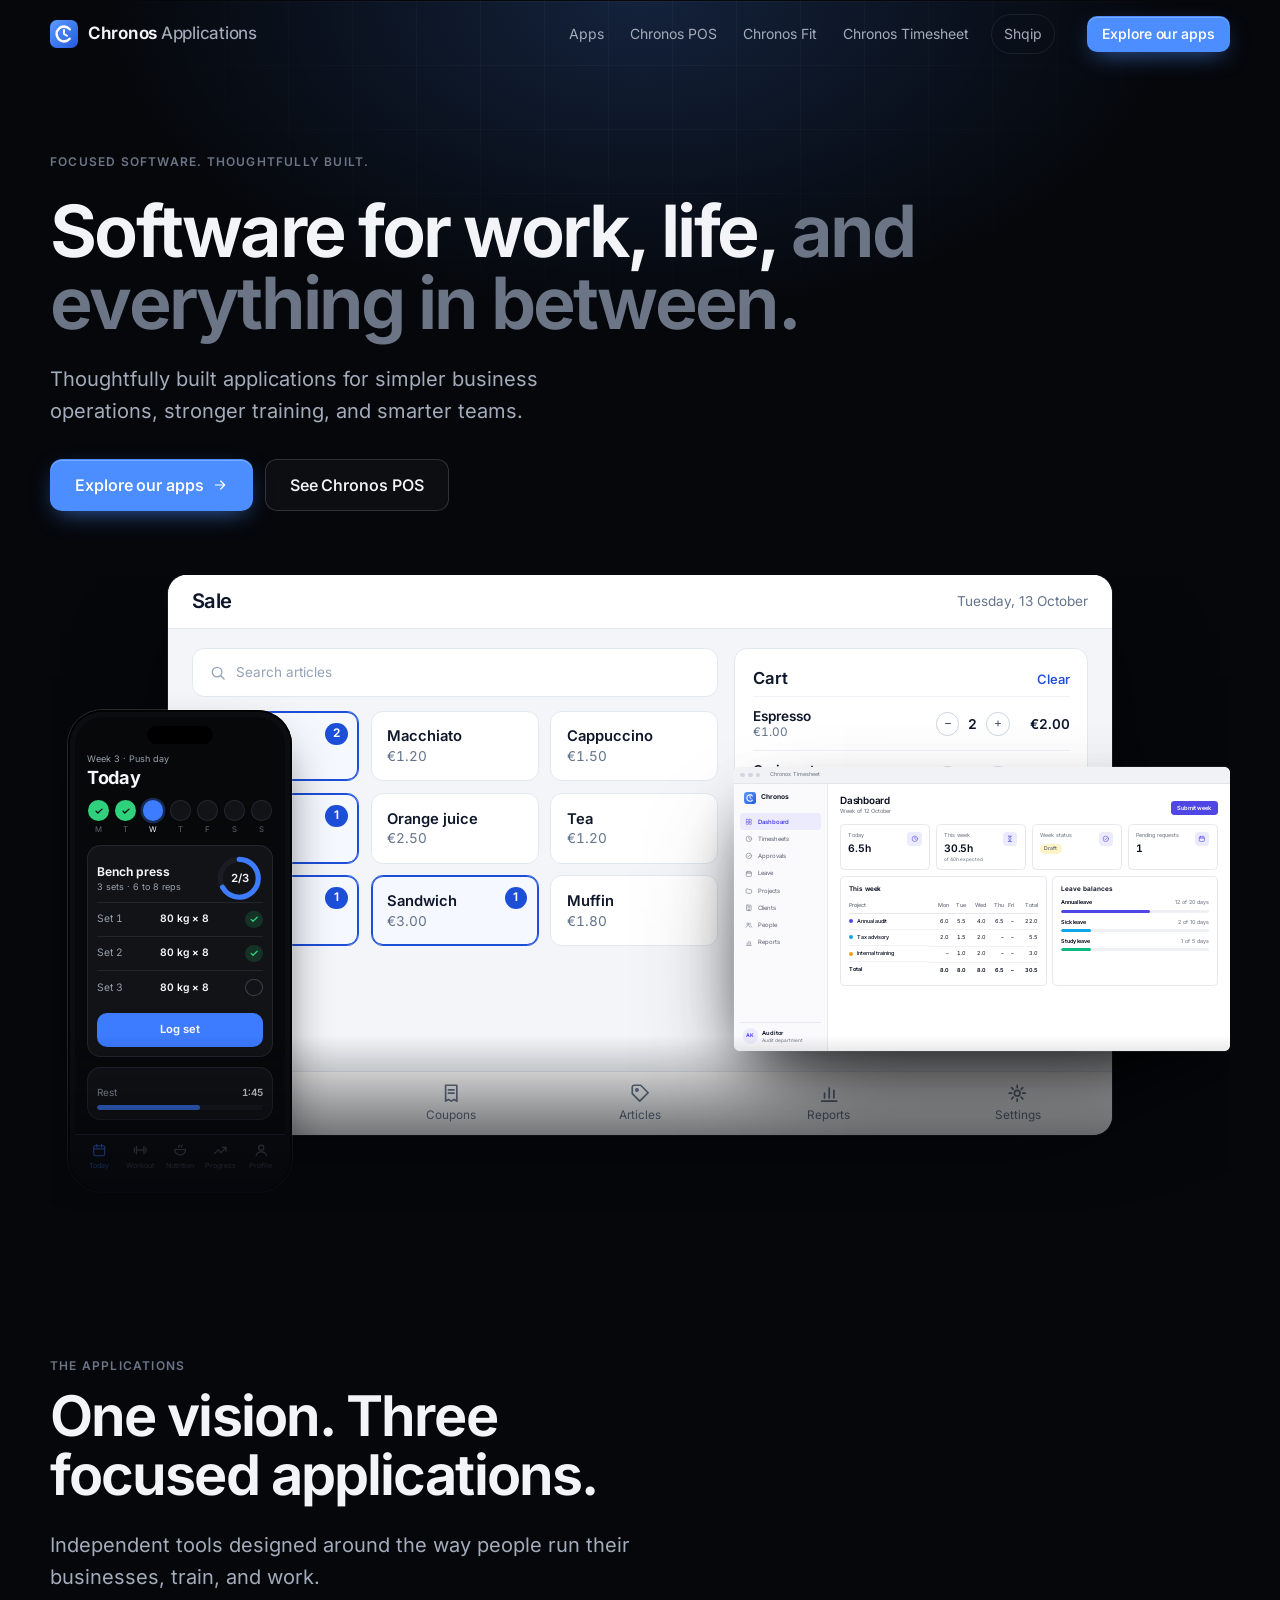
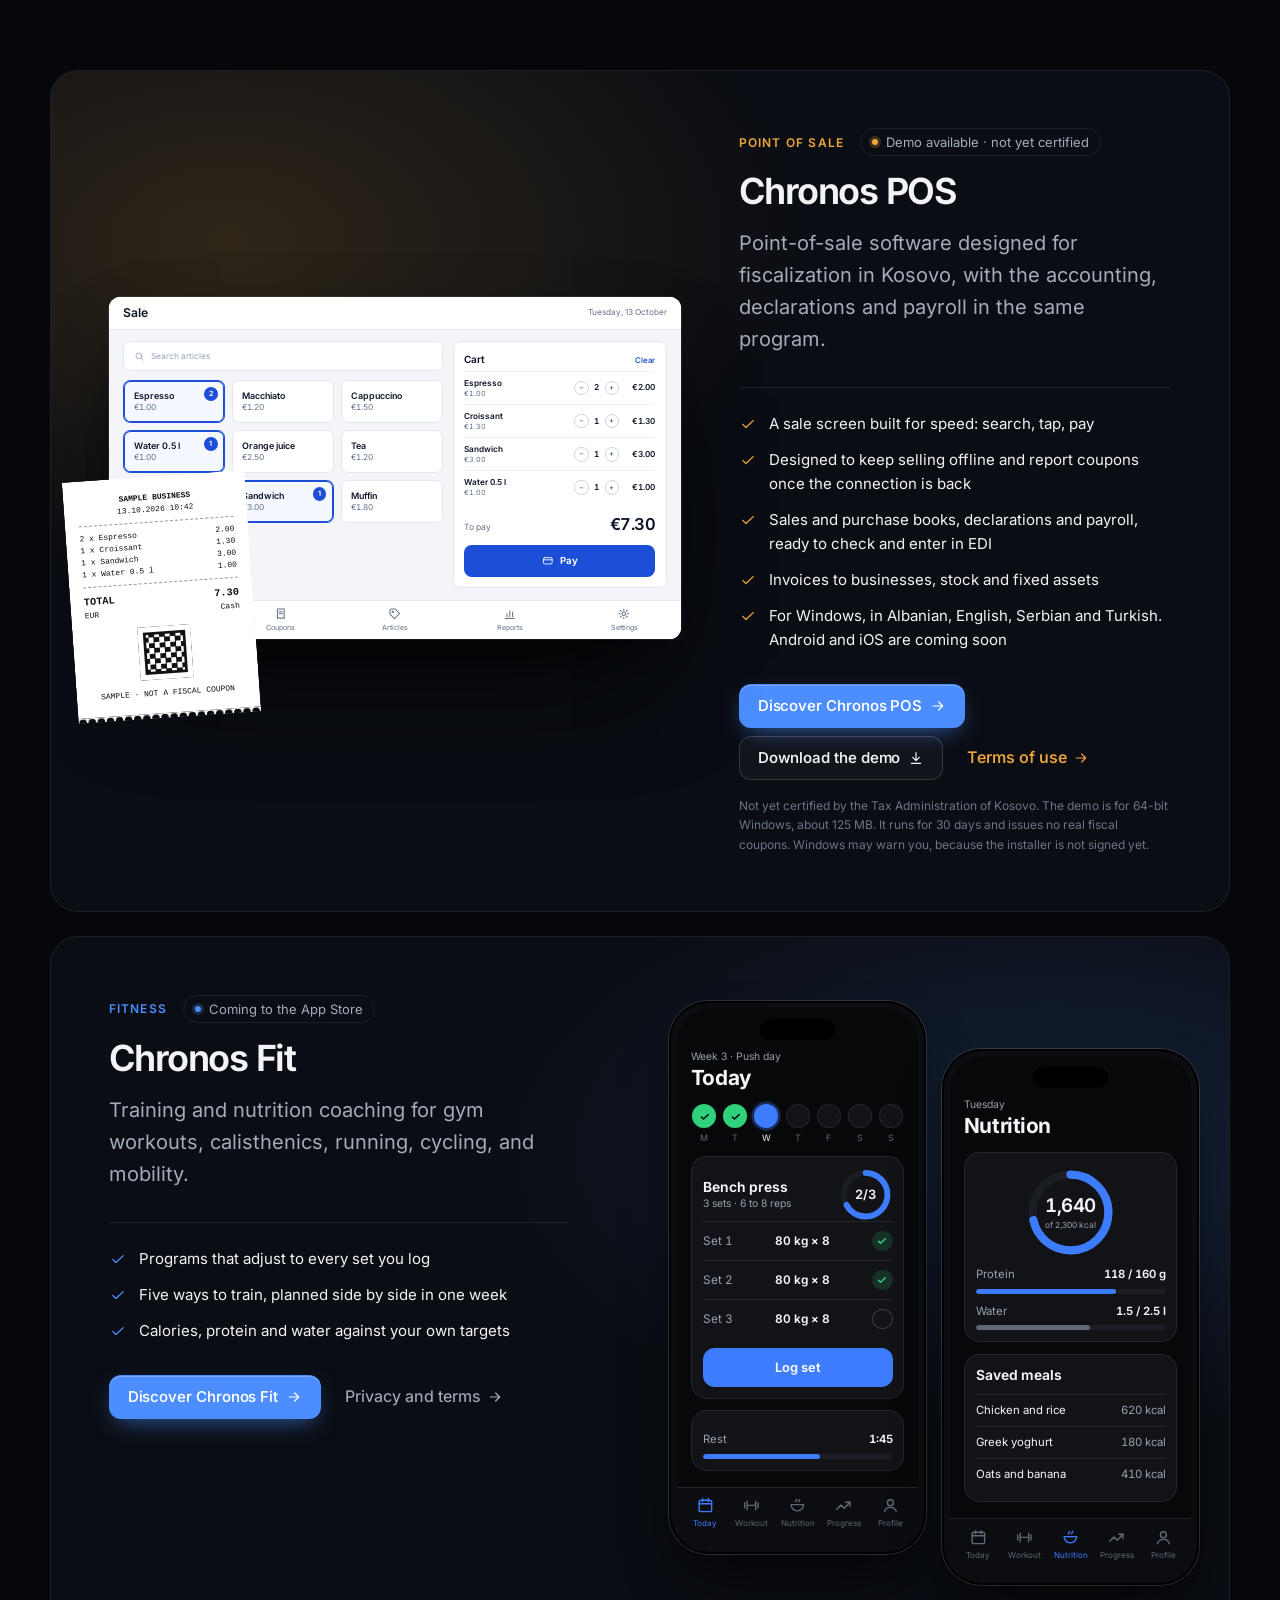
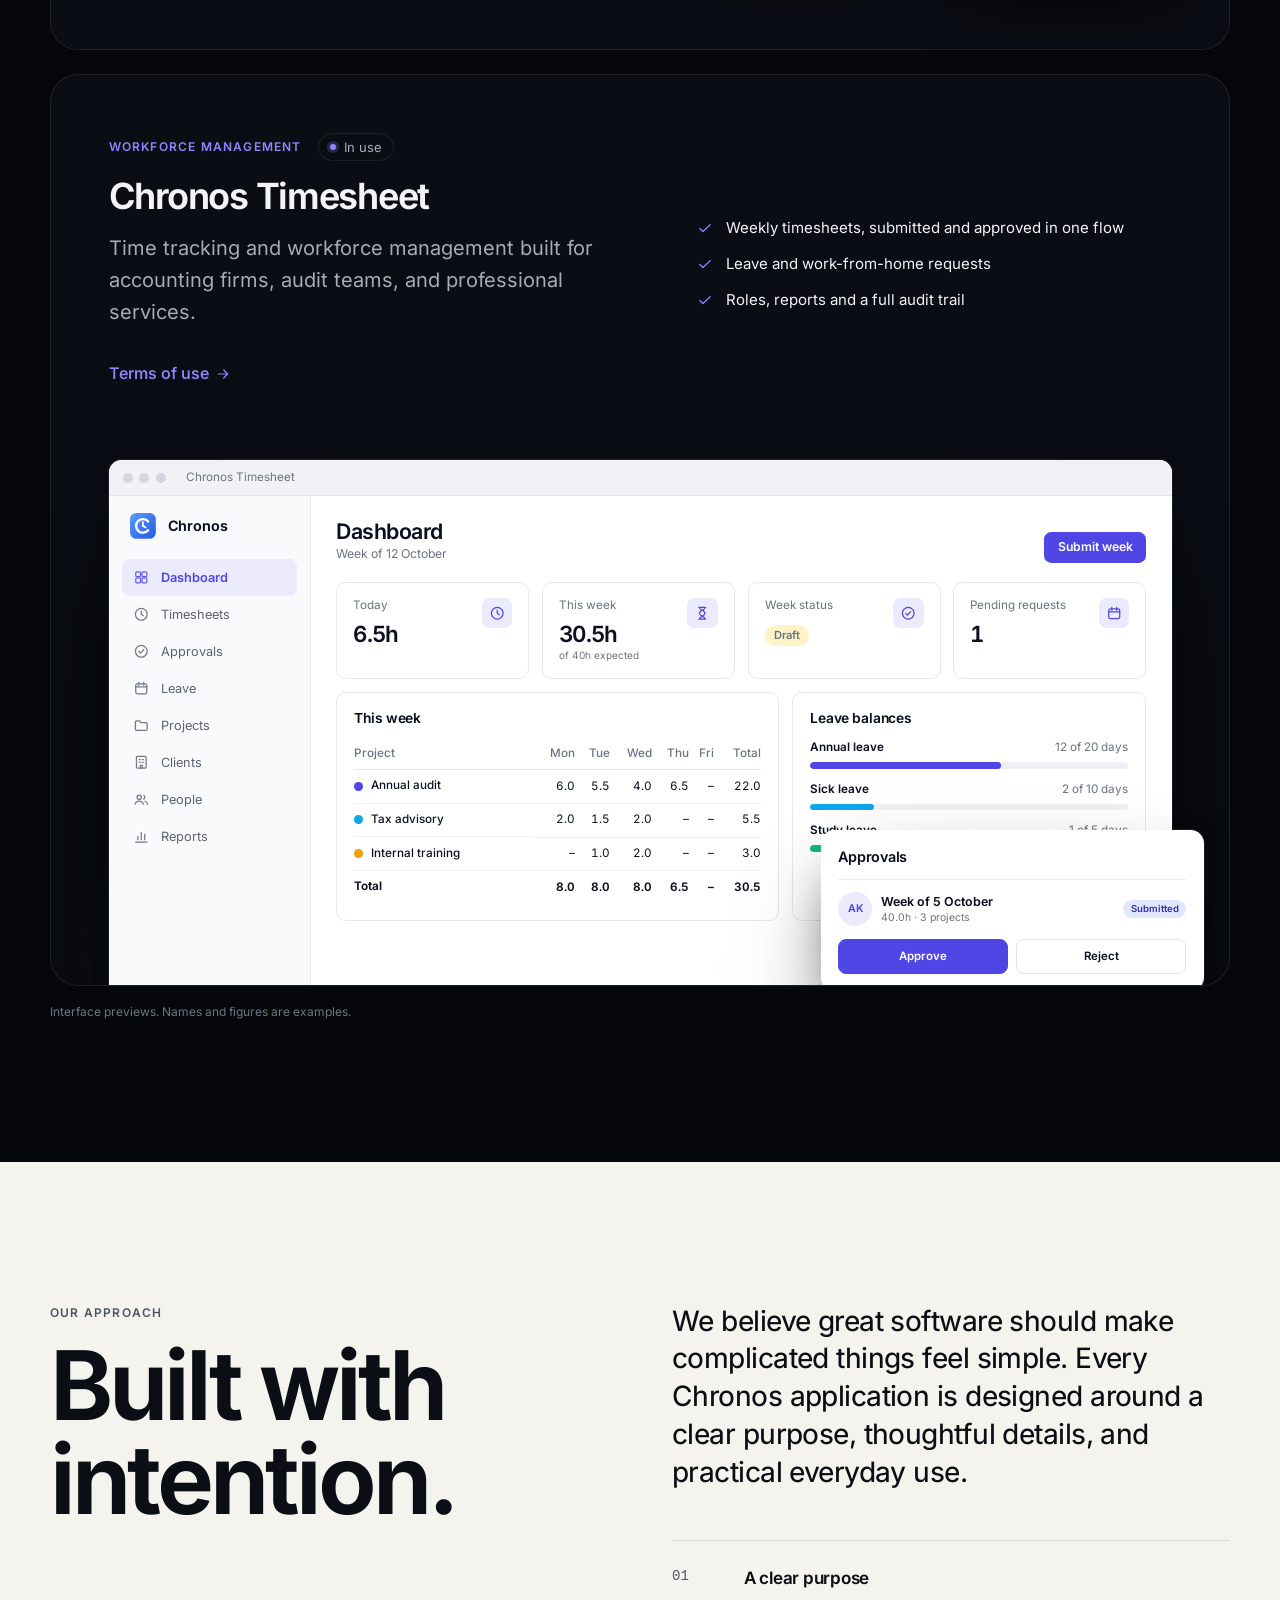
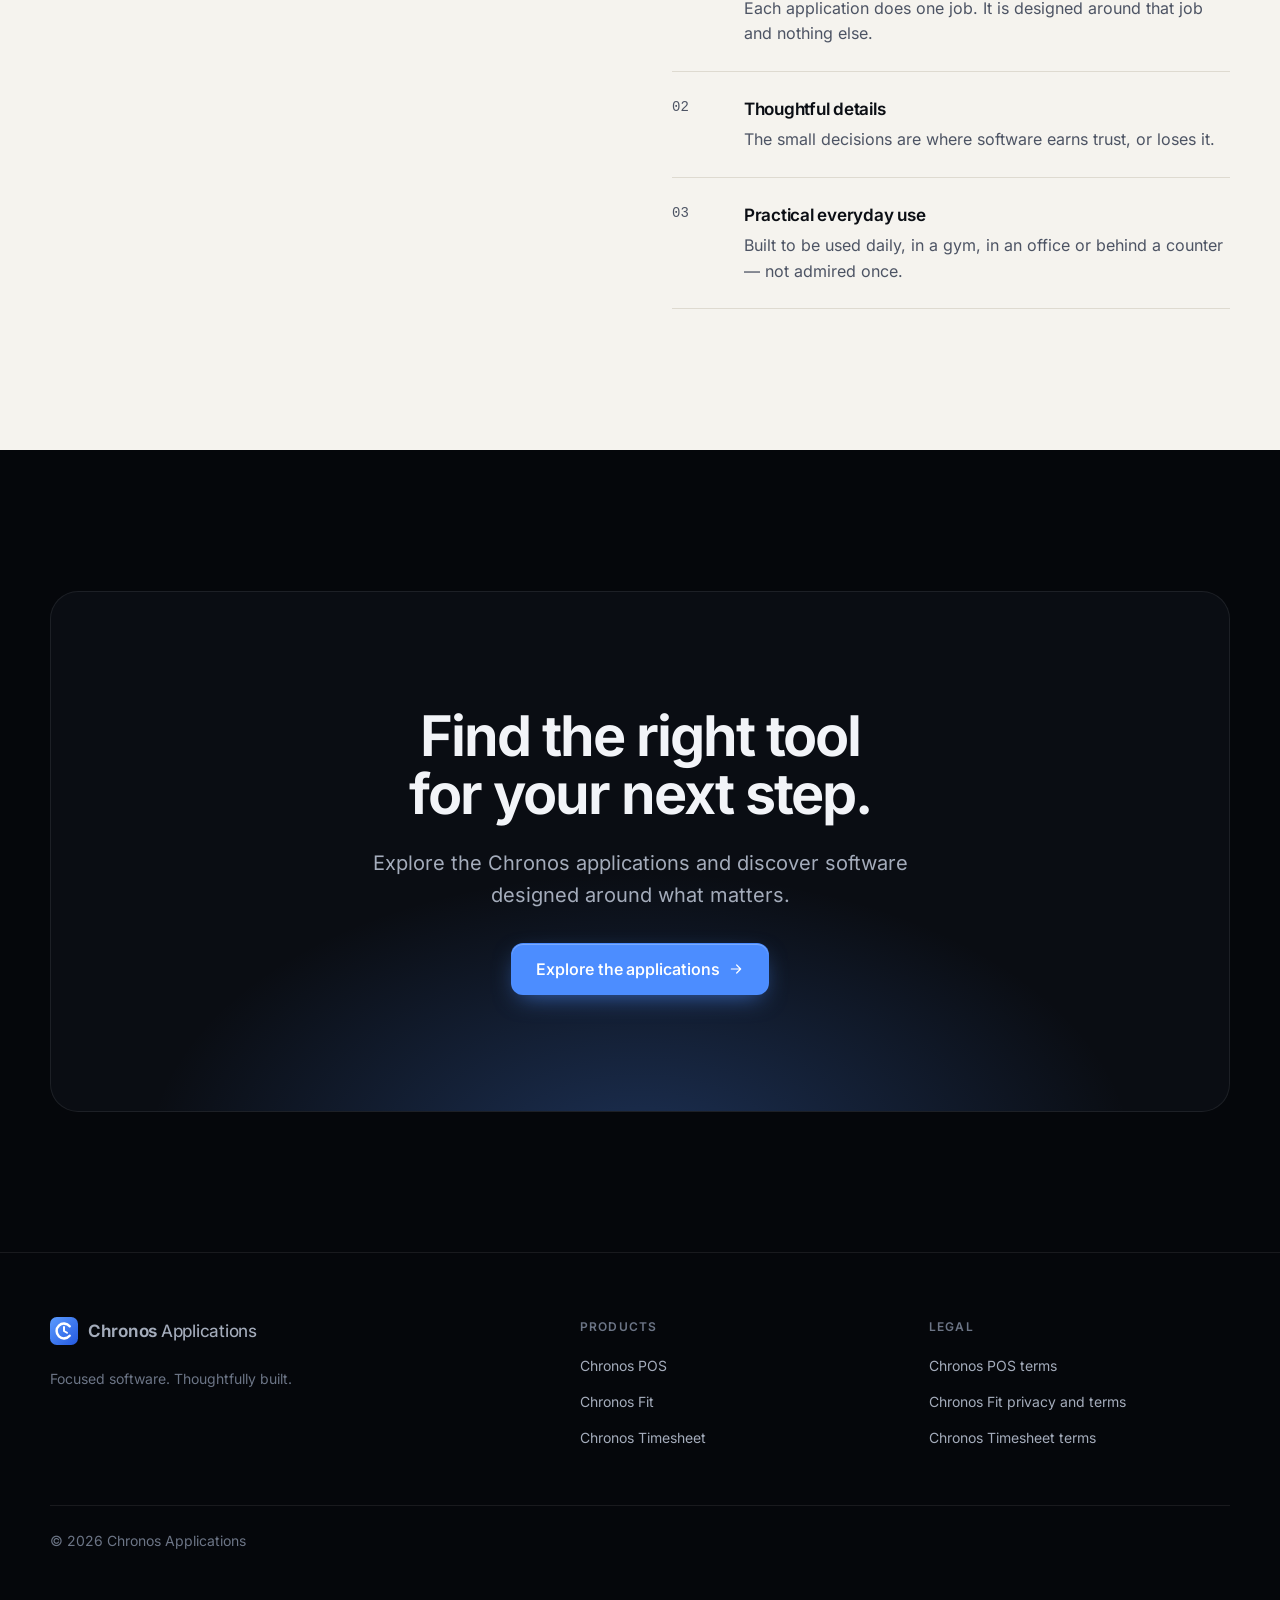
==== commit 2ff9be6e: "Chronos POS: platforms apart from languages, with Android and iOS coming Windows sat in the same row" ====
--- a/index.html
+++ b/index.html
@@ -184,7 +184,7 @@
               <li><svg viewBox="0 0 24 24" fill="none" stroke="currentColor" stroke-width="1.8" stroke-linecap="round" stroke-linejoin="round" aria-hidden="true"><path d="M5 12.5l4.2 4.2L19 7.5"/></svg><span>Designed to keep selling offline and report coupons once the connection is back</span></li>
               <li><svg viewBox="0 0 24 24" fill="none" stroke="currentColor" stroke-width="1.8" stroke-linecap="round" stroke-linejoin="round" aria-hidden="true"><path d="M5 12.5l4.2 4.2L19 7.5"/></svg><span>Sales and purchase books, declarations and payroll, ready to check and enter in EDI</span></li>
               <li><svg viewBox="0 0 24 24" fill="none" stroke="currentColor" stroke-width="1.8" stroke-linecap="round" stroke-linejoin="round" aria-hidden="true"><path d="M5 12.5l4.2 4.2L19 7.5"/></svg><span>Invoices to businesses, stock and fixed assets</span></li>
-              <li><svg viewBox="0 0 24 24" fill="none" stroke="currentColor" stroke-width="1.8" stroke-linecap="round" stroke-linejoin="round" aria-hidden="true"><path d="M5 12.5l4.2 4.2L19 7.5"/></svg><span>For Windows, in Albanian, English, Serbian and Turkish. Android is to follow</span></li>
+              <li><svg viewBox="0 0 24 24" fill="none" stroke="currentColor" stroke-width="1.8" stroke-linecap="round" stroke-linejoin="round" aria-hidden="true"><path d="M5 12.5l4.2 4.2L19 7.5"/></svg><span>For Windows, in Albanian, English, Serbian and Turkish. Android and iOS are coming soon</span></li>
             </ul>
               <div class="product-cta"><a class="btn btn-primary" href="./pos.html">Discover Chronos POS<svg viewBox="0 0 24 24" fill="none" stroke="currentColor" stroke-width="1.8" stroke-linecap="round" stroke-linejoin="round" aria-hidden="true"><path d="M5 12h14M13 6l6 6-6 6"/></svg></a><a class="btn" href="https://download.chronosapplications.com/ChronosPOS-Setup.exe">Download the demo<svg viewBox="0 0 24 24" fill="none" stroke="currentColor" stroke-width="1.8" stroke-linecap="round" stroke-linejoin="round" aria-hidden="true"><path d="M12 4v11M7 11l5 5 5-5M5 20h14"/></svg></a><a class="link" href="./pos-terms.html">Terms of use<svg viewBox="0 0 24 24" fill="none" stroke="currentColor" stroke-width="1.8" stroke-linecap="round" stroke-linejoin="round" aria-hidden="true"><path d="M5 12h14M13 6l6 6-6 6"/></svg></a></div>
               <p class="caption">Not yet certified by the Tax Administration of Kosovo. The demo is for 64-bit Windows, about 125 MB. It runs for 30 days and issues no real fiscal coupons. Windows may warn you, because the installer is not signed yet.</p>
--- a/assets/site.css
+++ b/assets/site.css
@@ -500,3 +500,90 @@
 @media (max-width: 760px) {
   .shots, .features-2 { grid-template-columns: 1fr; }
 }
+
+/* The price list on Chronos POS's page. The switch is radio buttons, so it works without scripts. */
+.inline-link { color: var(--accent); text-decoration: underline; text-underline-offset: 3px; }
+.pricing { margin-top: clamp(32px, 5vw, 56px); }
+.term-radio { position: absolute; opacity: 0; width: 1px; height: 1px; pointer-events: none; }
+.term-switch { display: inline-flex; padding: 4px; gap: 4px; border: 1px solid var(--line); border-radius: var(--r-full); background: var(--bg-raised); }
+.term-switch label { display: flex; align-items: center; min-height: 44px; padding: 0 20px; border-radius: var(--r-full); font-size: var(--text-sm); font-weight: 600; color: var(--text-2); cursor: pointer; transition: color var(--t-fast), background var(--t-fast); }
+.term-switch label:hover { color: var(--text); }
+#term-1m:checked ~ .term-switch label[for="term-1m"], #term-6m:checked ~ .term-switch label[for="term-6m"], #term-1y:checked ~ .term-switch label[for="term-1y"] { background: var(--accent); color: #111; }
+#term-1m:focus-visible ~ .term-switch label[for="term-1m"], #term-6m:focus-visible ~ .term-switch label[for="term-6m"], #term-1y:focus-visible ~ .term-switch label[for="term-1y"] { outline: 2px solid var(--text); outline-offset: 2px; }
+.plans { display: grid; grid-template-columns: repeat(3, 1fr); gap: var(--space-5); margin-top: var(--space-5); }
+.plan { display: flex; flex-direction: column; padding: clamp(24px, 3vw, 36px); border: 1px solid var(--line); border-radius: var(--r-xl); background: var(--bg-raised); }
+.plan h3 { font-size: 1.375rem; font-weight: 650; letter-spacing: -0.02em; }
+.plan-for { margin-top: var(--space-2); color: var(--text-2); font-size: 0.9375rem; }
+.plan-price { display: none; margin-top: var(--space-5); }
+#term-1m:checked ~ .plans .t-1m, #term-6m:checked ~ .plans .t-6m, #term-1y:checked ~ .plans .t-1y { display: block; }
+.plan-price p:first-child { display: flex; align-items: baseline; gap: var(--space-2); }
+.plan-price b { font-size: clamp(2.5rem, 1.8rem + 2vw, 3.25rem); line-height: 1; letter-spacing: -0.04em; font-weight: 650; }
+.plan-price span { color: var(--text-2); font-size: 0.9375rem; }
+.was { display: flex; align-items: center; gap: var(--space-2); min-height: 26px; margin-top: var(--space-2); font-size: 0.9375rem; }
+.was s { color: var(--text-3); }
+.was em { font-style: normal; font-weight: 600; font-size: var(--text-sm); color: var(--accent); }
+.plan-note { margin-top: var(--space-1, 4px); min-height: 1.5em; color: var(--text-2); font-size: var(--text-sm); }
+.plan .points { flex: 1; align-content: start; }
+.plan .btn { margin-top: var(--space-6); justify-content: center; }
+.compare { margin-top: var(--space-5); border: 1px solid var(--line); border-radius: var(--r-lg); background: var(--bg-raised); }
+.compare summary { display: flex; justify-content: space-between; align-items: center; gap: var(--space-4); min-height: 56px; padding: var(--space-3) var(--space-5); cursor: pointer; font-weight: 600; list-style: none; }
+.compare summary::-webkit-details-marker { display: none; }
+.compare summary::after { content: "+"; flex: none; font-size: 1.25rem; color: var(--accent); }
+.compare[open] summary::after { content: "−"; }
+.compare-wrap { padding: 0 var(--space-5) var(--space-5); }
+.compare table { width: 100%; border-collapse: collapse; font-size: 0.9375rem; }
+.compare th, .compare td { padding: 10px 8px; border-top: 1px solid var(--line); text-align: left; font-weight: 400; vertical-align: top; }
+.compare thead th { border-top: 0; font-size: var(--text-sm); font-weight: 600; color: var(--text-2); }
+.compare thead th:not(:first-child), .compare td { width: 72px; text-align: center; }
+.compare .group th { padding-top: var(--space-5); font-size: var(--text-sm); font-weight: 600; letter-spacing: 0.04em; text-transform: uppercase; color: var(--text-2); }
+.compare tfoot th, .compare tfoot td { font-weight: 600; }
+.compare .yes { color: var(--accent); font-weight: 700; }
+.compare .no { color: var(--text-3); }
+.addons-title { margin-top: clamp(32px, 5vw, 56px); font-size: 1.1875rem; font-weight: 620; letter-spacing: -0.02em; }
+.addons { display: grid; grid-template-columns: repeat(3, 1fr); gap: var(--space-5); margin-top: var(--space-4); }
+.addon { padding: var(--space-5); border: 1px solid var(--line); border-radius: var(--r-lg); }
+.addon h4 { font-size: 1.0625rem; font-weight: 620; letter-spacing: -0.015em; }
+.addon-price { display: flex; align-items: baseline; gap: var(--space-2); margin-top: var(--space-3); }
+.addon-price b { font-size: 1.75rem; line-height: 1; letter-spacing: -0.03em; font-weight: 650; }
+.addon-price span { color: var(--text-2); font-size: var(--text-sm); }
+.addon p:last-child { margin-top: var(--space-2); color: var(--text-2); font-size: 0.9375rem; }
+@media (max-width: 900px) {
+  .plans, .addons { grid-template-columns: 1fr; }
+}
+@media (max-width: 560px) {
+  .term-switch { display: flex; }
+  .term-switch label { flex: 1; justify-content: center; padding: 0 8px; }
+  .compare-wrap { padding: 0 var(--space-3) var(--space-3); }
+  .compare thead th:not(:first-child), .compare td { width: 46px; padding-inline: 2px; }
+}
+
+/* Who to call on Chronos POS's price list. */
+.contact-card { display: flex; flex-wrap: wrap; align-items: center; justify-content: space-between; gap: var(--space-5); margin-top: var(--space-5); padding: clamp(20px, 3vw, 32px); border: 1px solid var(--line); border-radius: var(--r-lg); background: var(--bg-raised); }
+.contact-card h3 { font-size: 1.1875rem; font-weight: 620; letter-spacing: -0.02em; }
+.contact-card p { margin-top: var(--space-2); color: var(--text-2); font-size: 0.9375rem; }
+.contact-actions { display: flex; flex-wrap: wrap; gap: var(--space-3); min-width: 0; }
+.contact-actions .btn { max-width: 100%; overflow-wrap: anywhere; }
+
+/* The Chronos POS film */
+.film-row { display: grid; grid-template-columns: 1fr minmax(240px, 340px); gap: var(--space-8); align-items: center; padding: clamp(28px, 4.5vw, 56px); border-radius: var(--r-xl); border: 1px solid var(--line);
+  background: radial-gradient(60% 70% at 85% 50%, color-mix(in srgb, var(--accent) 14%, transparent), transparent 70%), var(--bg-raised); }
+.film-row h2 { margin-top: var(--space-3); font-size: var(--text-h3); line-height: 1.08; letter-spacing: -0.035em; font-weight: 650; text-wrap: balance; }
+.film-text { margin-top: var(--space-4); max-width: 44ch; color: var(--text-2); font-size: var(--text-lg); }
+.film video { display: block; width: 100%; height: auto; aspect-ratio: 9 / 16; border-radius: 22px; background: #000; box-shadow: var(--shadow-window); }
+@media (max-width: 960px) {
+  .film-row { grid-template-columns: 1fr; gap: var(--space-6); }
+  .film { max-width: 360px; }
+}
+
+/* Chronos POS: platforms apart from languages */
+.specs { display: grid; gap: var(--space-3); margin: var(--space-5) 0 0; }
+.spec { display: grid; grid-template-columns: 96px 1fr; align-items: center; gap: var(--space-3); }
+.spec dt { font-size: 0.75rem; font-weight: 600; letter-spacing: 0.06em; text-transform: uppercase; color: var(--text-3); }
+.spec dd { display: flex; flex-wrap: wrap; gap: var(--space-2); margin: 0; }
+.tag-on { gap: 8px; color: var(--text); border-color: color-mix(in srgb, var(--accent) 45%, transparent); background: color-mix(in srgb, var(--accent) 10%, transparent); }
+.tag-on::before { content: ""; width: 6px; height: 6px; border-radius: 50%; background: var(--accent); }
+.tag-soon { gap: 8px; border-style: dashed; border-color: var(--line-strong); background: transparent; }
+.soon { font-size: 0.6875rem; font-weight: 600; letter-spacing: 0.04em; text-transform: uppercase; color: var(--text-3); }
+@media (max-width: 640px) {
+  .spec { grid-template-columns: 1fr; gap: var(--space-2); }
+}
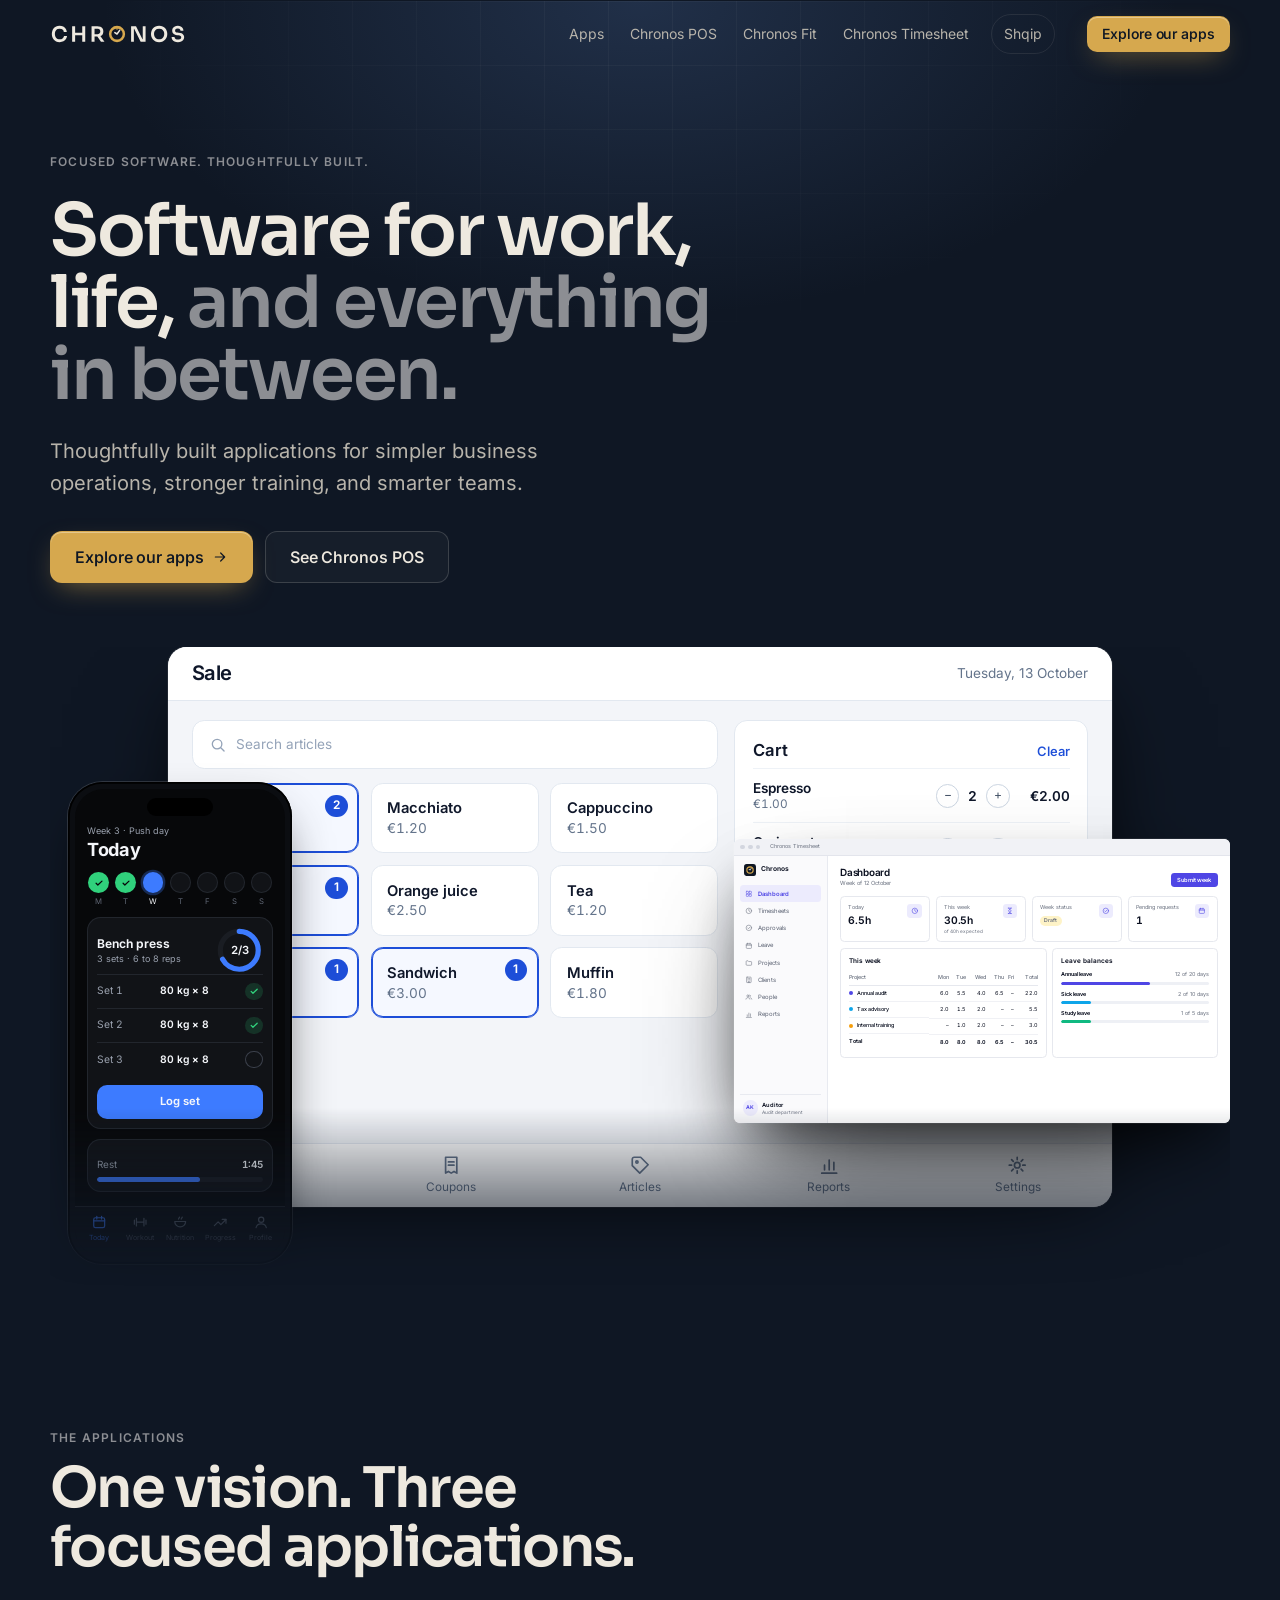
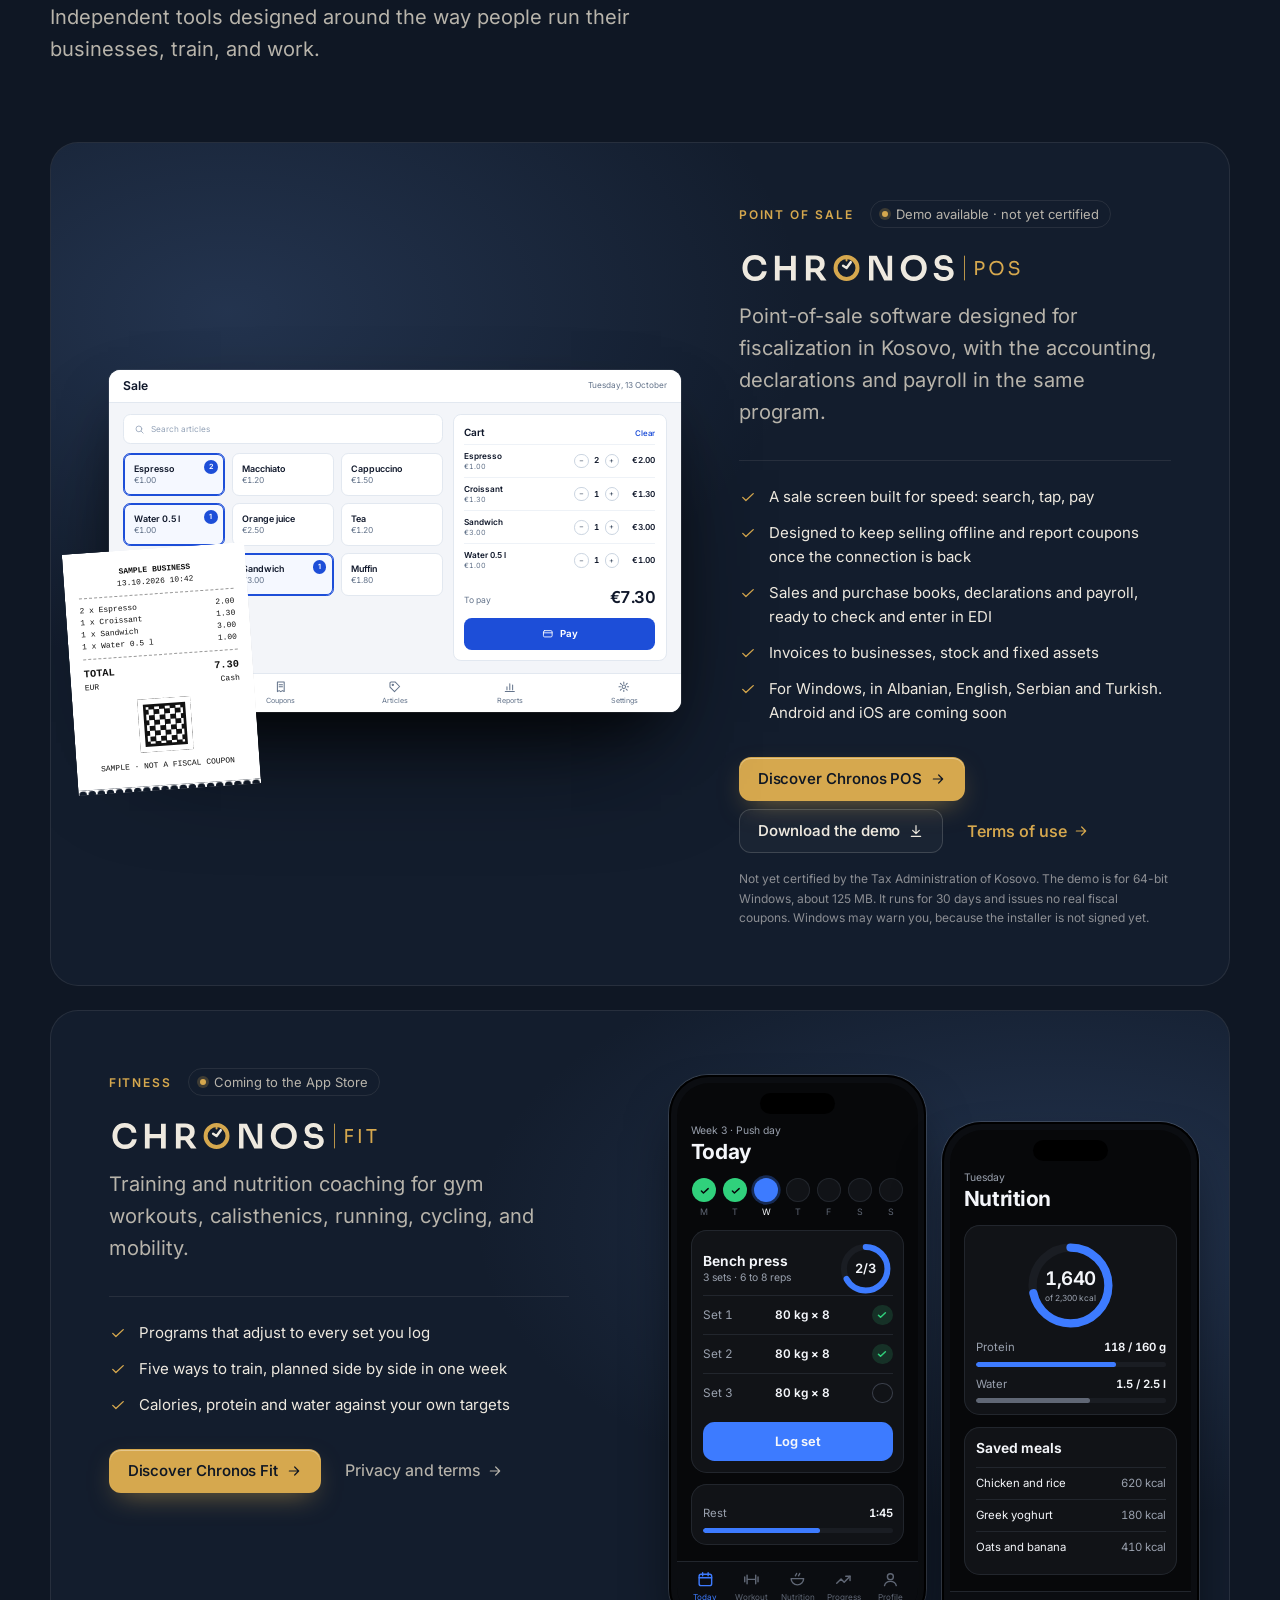
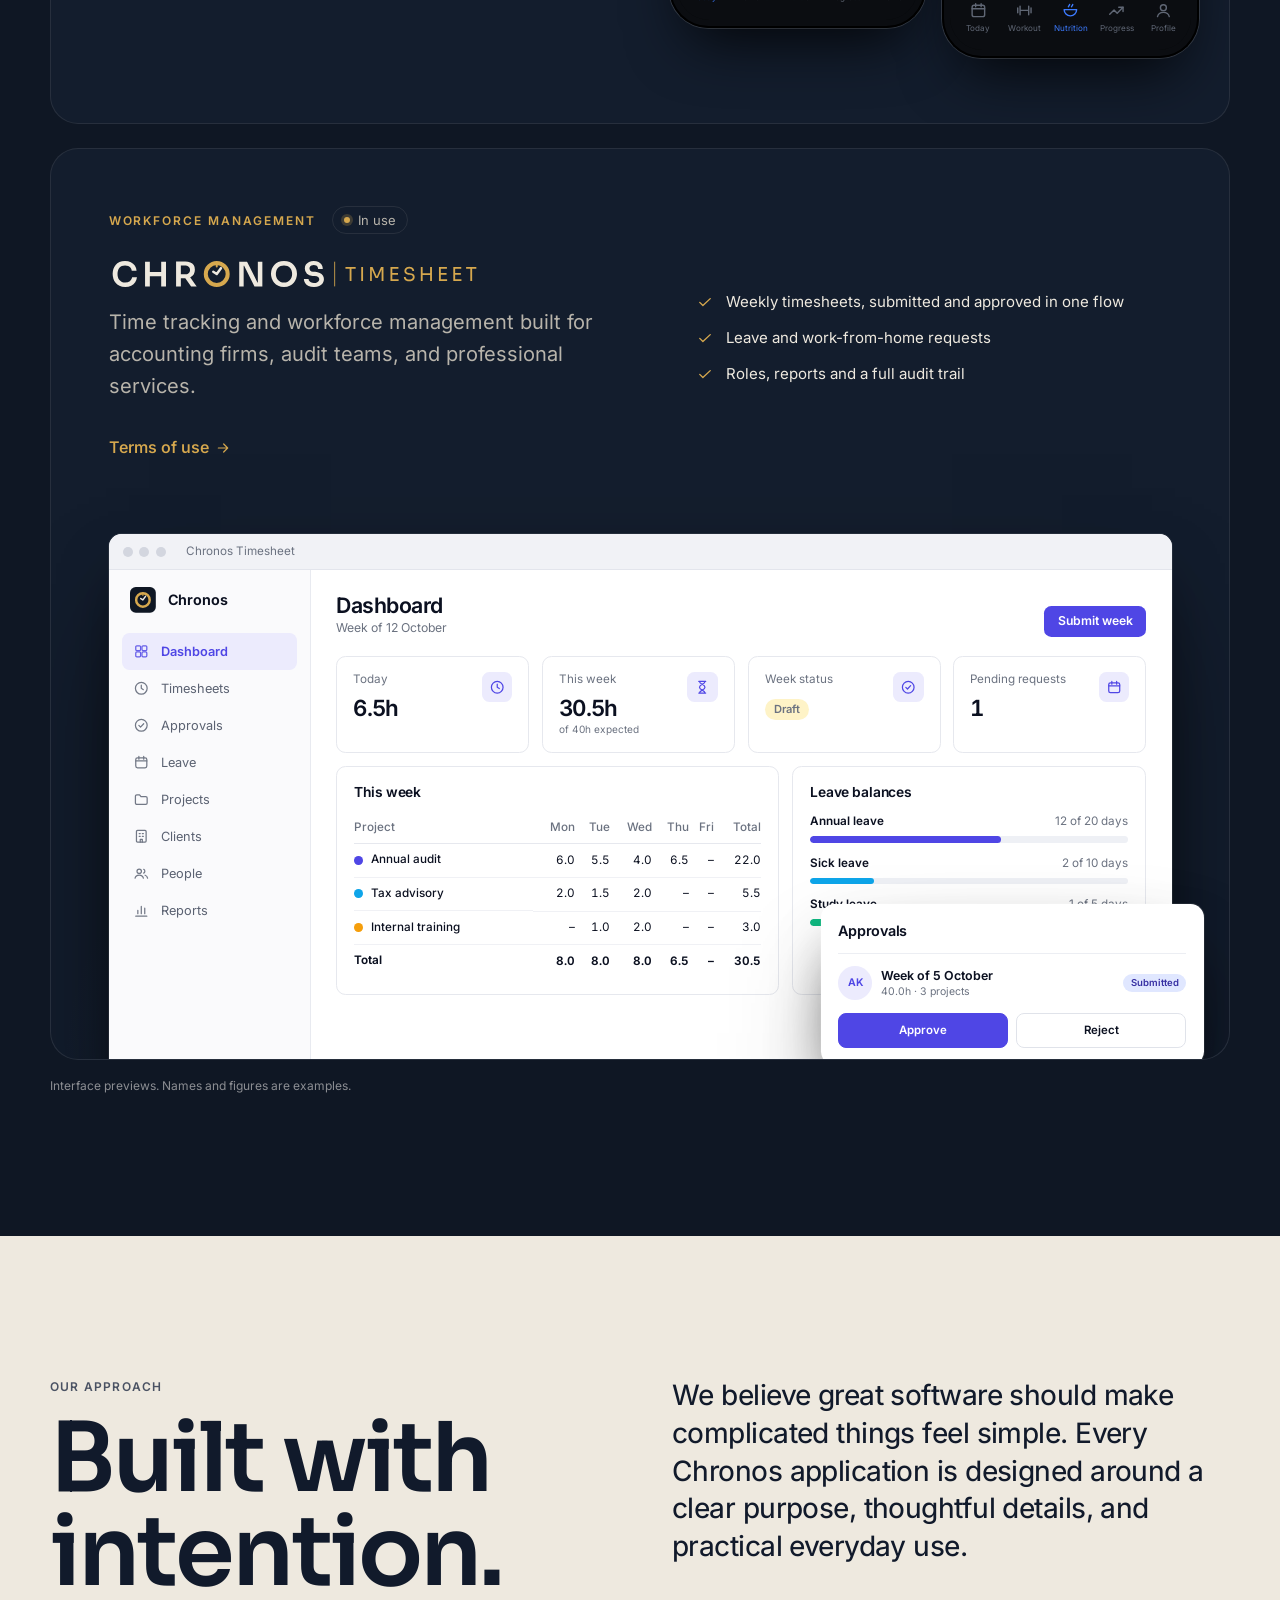
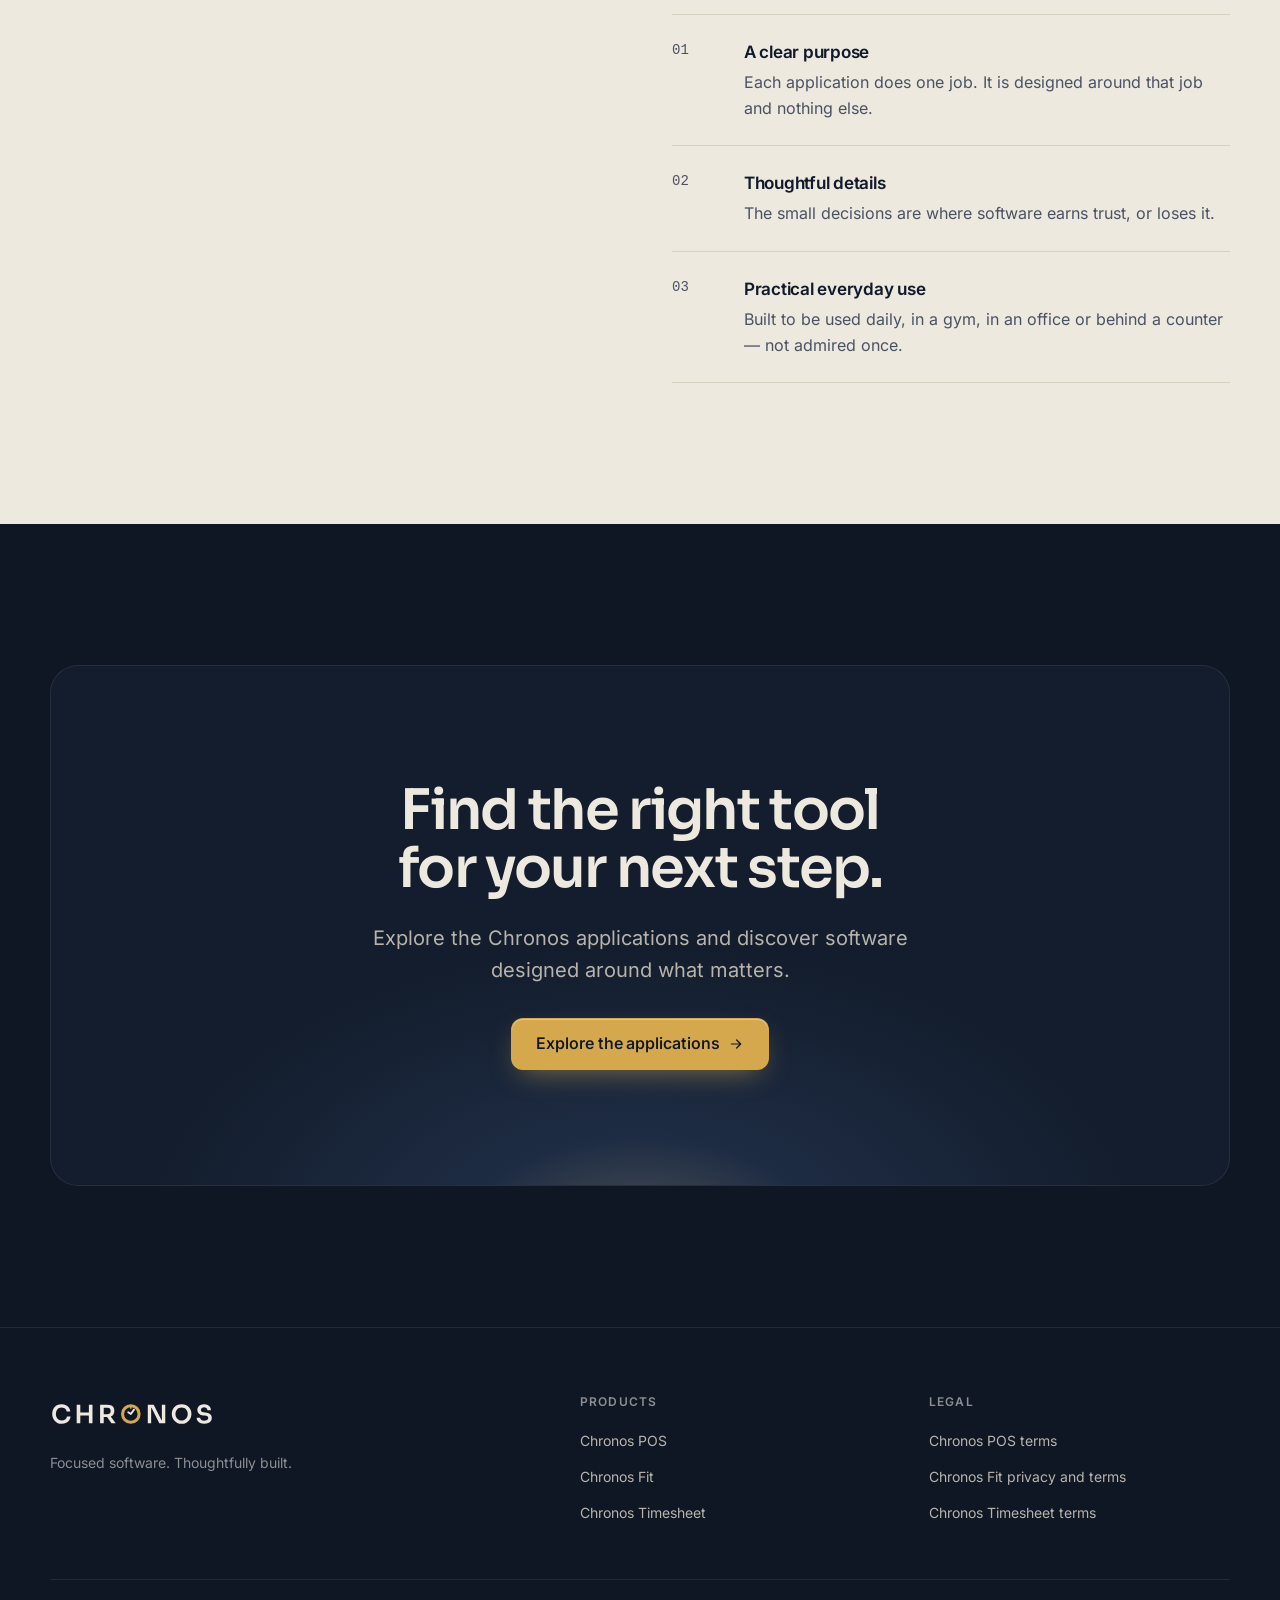
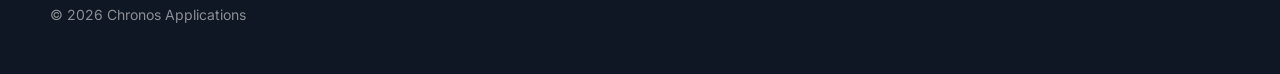
==== commit 79d9e7b1: "Re-brand the site on the Chronos logo pack Riad's logo pack sets the brand: Chronos Navy as the grou" ====
--- a/index.html
+++ b/index.html
@@ -5,7 +5,7 @@
     <meta name="viewport" content="width=device-width, initial-scale=1" />
     <title>Chronos Applications — Focused software. Thoughtfully built.</title>
     <meta name="description" content="Chronos Applications builds focused software: Chronos POS for point of sale in Kosovo, Chronos Fit for training and nutrition, and Chronos Timesheet for time tracking in professional firms." />
-    <meta name="theme-color" content="#05070b" />
+    <meta name="theme-color" content="#0f1724" />
     <link rel="canonical" href="https://chronosapplications.com/" />
     <meta property="og:site_name" content="Chronos Applications" />
     <meta property="og:type" content="website" />
@@ -13,8 +13,11 @@
     <meta property="og:description" content="Chronos Applications builds focused software: Chronos POS for point of sale in Kosovo, Chronos Fit for training and nutrition, and Chronos Timesheet for time tracking in professional firms." />
     <meta property="og:url" content="https://chronosapplications.com/" />
     <meta name="twitter:card" content="summary" />
-    <link rel="icon" href="data:image/svg+xml,%3Csvg%20xmlns%3D%22http%3A%2F%2Fwww.w3.org%2F2000%2Fsvg%22%20viewBox%3D%220%200%201024%201024%22%20aria-hidden%3D%22true%22%3E%3Cdefs%3E%3ClinearGradient%20id%3D%22brand%22%20x1%3D%220%22%20y1%3D%220%22%20x2%3D%221%22%20y2%3D%221%22%3E%3Cstop%20offset%3D%220%22%20stop-color%3D%22%235b9bff%22%2F%3E%3Cstop%20offset%3D%221%22%20stop-color%3D%22%232459e0%22%2F%3E%3C%2FlinearGradient%3E%3C%2Fdefs%3E%3Crect%20width%3D%221024%22%20height%3D%221024%22%20rx%3D%22250%22%20fill%3D%22url(%23brand)%22%2F%3E%3Cpath%20d%3D%22M718.8%20685.6A270%20270%200%201%201%20718.8%20338.4%22%20fill%3D%22none%22%20stroke%3D%22%23fff%22%20stroke-width%3D%2292%22%20stroke-linecap%3D%22round%22%2F%3E%3Cpath%20d%3D%22M512%20368V512L622%20576%22%20fill%3D%22none%22%20stroke%3D%22%23fff%22%20stroke-width%3D%2272%22%20stroke-linecap%3D%22round%22%20stroke-linejoin%3D%22round%22%2F%3E%3C%2Fsvg%3E" />
+    <link rel="icon" href="./favicon.ico" sizes="32x32" />
+    <link rel="icon" href="./assets/brand/favicon.svg" type="image/svg+xml" />
+    <link rel="apple-touch-icon" href="./assets/brand/apple-touch-icon.png" />
     <link rel="preload" href="./assets/inter-latin.woff2" as="font" type="font/woff2" crossorigin />
+    <link rel="preload" href="./assets/sora-latin.woff2" as="font" type="font/woff2" crossorigin />
     <script>document.documentElement.classList.add('js');</script>
     <script type="application/ld+json">{"@context":"https://schema.org","@type":"Organization","name":"Chronos Applications","url":"https://chronosapplications.com/","slogan":"Focused software. Thoughtfully built.","description":"Chronos Applications builds focused software: Chronos POS for point of sale in Kosovo, Chronos Fit for training and nutrition, and Chronos Timesheet for time tracking in professional firms."}</script>
     <link rel="alternate" hreflang="en" href="https://chronosapplications.com/" />
@@ -26,7 +29,7 @@
     <a class="skip" href="#main">Skip to content</a>
     <header class="nav" id="top">
       <div class="container nav-in">
-        <a class="brand" href="./index.html" aria-label="Chronos Applications, home"><svg viewBox="0 0 1024 1024" aria-hidden="true"><defs><linearGradient id="brand" x1="0" y1="0" x2="1" y2="1"><stop offset="0" stop-color="#5b9bff"/><stop offset="1" stop-color="#2459e0"/></linearGradient></defs><rect width="1024" height="1024" rx="250" fill="url(#brand)"/><path d="M718.8 685.6A270 270 0 1 1 718.8 338.4" fill="none" stroke="#fff" stroke-width="92" stroke-linecap="round"/><path d="M512 368V512L622 576" fill="none" stroke="#fff" stroke-width="72" stroke-linecap="round" stroke-linejoin="round"/></svg><span>Chronos <span>Applications</span></span></a>
+        <a class="brand" href="./index.html" aria-label="Chronos Applications, home"><img src="./assets/brand/chronos.svg" width="136" height="20" alt="" /></a>
         <nav class="nav-links" aria-label="Main">
           <a href="#apps">Apps</a>
           <a href="./pos.html">Chronos POS</a>
@@ -100,7 +103,7 @@
       <div class="win-bar"><i></i><i></i><i></i><span>Chronos Timesheet</span></div>
       <div class="ts">
         <div class="ts-side">
-          <div class="ts-brand"><svg viewBox="0 0 1024 1024" aria-hidden="true"><defs><linearGradient id="brand" x1="0" y1="0" x2="1" y2="1"><stop offset="0" stop-color="#5b9bff"/><stop offset="1" stop-color="#2459e0"/></linearGradient></defs><rect width="1024" height="1024" rx="250" fill="url(#brand)"/><path d="M718.8 685.6A270 270 0 1 1 718.8 338.4" fill="none" stroke="#fff" stroke-width="92" stroke-linecap="round"/><path d="M512 368V512L622 576" fill="none" stroke="#fff" stroke-width="72" stroke-linecap="round" stroke-linejoin="round"/></svg>Chronos</div>
+          <div class="ts-brand"><svg viewBox="0 0 1024 1024" aria-hidden="true"><rect width="1024" height="1024" rx="229.07" fill="#0F1724"/><path fill="#D6A84E" d="M194.56 512a317.44 317.44 0 1 1 634.88 0a317.44 317.44 0 1 1 -634.88 0ZM292.97 512a219.03 219.03 0 1 0 438.07 0a219.03 219.03 0 1 0 -438.07 0Z"/><path fill="#D6A84E" d="M536.13 328.01L536.13 244.72A24.13 24.13 0 0 0 487.87 244.72L487.87 328.01A24.13 24.13 0 0 0 536.13 328.01Z"/><path fill="#EEE9DF" d="M528.42 486.71L443.92 431.83A30.16 30.16 0 0 0 411.07 482.42L495.58 537.29A30.16 30.16 0 0 0 528.42 486.71ZM536.4 529.73L639.39 387.96A30.16 30.16 0 0 0 590.6 352.51L487.6 494.27A30.16 30.16 0 0 0 536.4 529.73Z"/></svg>Chronos</div>
           <ul class="ts-nav"><li class="on"><svg viewBox="0 0 24 24" fill="none" stroke="currentColor" stroke-width="1.8" stroke-linecap="round" stroke-linejoin="round" aria-hidden="true"><rect x="4" y="4" width="7" height="7" rx="1.5"/><rect x="13" y="4" width="7" height="7" rx="1.5"/><rect x="4" y="13" width="7" height="7" rx="1.5"/><rect x="13" y="13" width="7" height="7" rx="1.5"/></svg>Dashboard</li><li><svg viewBox="0 0 24 24" fill="none" stroke="currentColor" stroke-width="1.8" stroke-linecap="round" stroke-linejoin="round" aria-hidden="true"><circle cx="12" cy="12" r="8.5"/><path d="M12 7.500V12l3 2"/></svg>Timesheets</li><li><svg viewBox="0 0 24 24" fill="none" stroke="currentColor" stroke-width="1.8" stroke-linecap="round" stroke-linejoin="round" aria-hidden="true"><circle cx="12" cy="12" r="8.5"/><path d="M8.5 12.200l2.4 2.4 4.6-4.9"/></svg>Approvals</li><li><svg viewBox="0 0 24 24" fill="none" stroke="currentColor" stroke-width="1.8" stroke-linecap="round" stroke-linejoin="round" aria-hidden="true"><rect x="4" y="5.5" width="16" height="14.5" rx="2.5"/><path d="M4 10h16M8.5 3.5v4M15.5 3.5v4"/></svg>Leave</li><li><svg viewBox="0 0 24 24" fill="none" stroke="currentColor" stroke-width="1.8" stroke-linecap="round" stroke-linejoin="round" aria-hidden="true"><path d="M3.5 7.500a2 2 0 0 1 2-2h4l2 2.500h7a2 2 0 0 1 2 2v7.500a2 2 0 0 1-2 2h-13a2 2 0 0 1-2-2z"/></svg>Projects</li><li><svg viewBox="0 0 24 24" fill="none" stroke="currentColor" stroke-width="1.8" stroke-linecap="round" stroke-linejoin="round" aria-hidden="true"><rect x="5" y="3.5" width="14" height="17" rx="1.5"/><path d="M9 8h1.500M13.5 8H15M9 12h1.500M13.5 12H15M10.5 20.500v-4h3v4"/></svg>Clients</li><li><svg viewBox="0 0 24 24" fill="none" stroke="currentColor" stroke-width="1.8" stroke-linecap="round" stroke-linejoin="round" aria-hidden="true"><circle cx="9" cy="9" r="3.2"/><path d="M3 19c.6-3 3-4.5 6-4.500s5.4 1.5 6 4.5"/><path d="M15.5 6.200a3.2 3.2 0 0 1 0 5.600M17.5 14.800c2 .600 3.2 2 3.6 4.2"/></svg>People</li><li><svg viewBox="0 0 24 24" fill="none" stroke="currentColor" stroke-width="1.8" stroke-linecap="round" stroke-linejoin="round" aria-hidden="true"><path d="M4 20.500h16M7 17v-5M12 17V6.500M17 17v-8"/></svg>Reports</li></ul>
           <div class="ts-user"><span>AK</span><div><b>Auditor</b><small>Audit department</small></div></div>
         </div>
@@ -145,7 +148,7 @@
           <p>Independent tools designed around the way people run their businesses, train, and work.</p>
         </div>
           <div class="products">
-          <article class="product p-pos" id="pos" style="--accent: var(--amber)" data-reveal>
+          <article class="product p-pos" id="pos" style="--accent: var(--gold)" data-reveal>
             <div class="visual">
               <div class="scale v-pos" role="img" aria-label="Preview of the Chronos POS sale screen: articles on the left, the cart and the amount to pay on the right."><div aria-hidden="true"><div class="mock pos">
       <div class="pos-top"><b>Sale</b><span>Tuesday, 13 October</span></div>
@@ -177,7 +180,7 @@
             </div>
             <div class="product-copy">
               <div class="product-top"><p class="label label-accent">Point of sale</p><span class="status">Demo available · not yet certified</span></div>
-              <h3>Chronos POS</h3>
+              <h3><img class="lockup" src="./assets/brand/chronos-pos.svg" width="285" height="32" alt="Chronos POS" /></h3>
               <p class="desc">Point-of-sale software designed for fiscalization in Kosovo, with the accounting, declarations and payroll in the same program.</p>
               <ul class="points">
               <li><svg viewBox="0 0 24 24" fill="none" stroke="currentColor" stroke-width="1.8" stroke-linecap="round" stroke-linejoin="round" aria-hidden="true"><path d="M5 12.5l4.2 4.2L19 7.5"/></svg><span>A sale screen built for speed: search, tap, pay</span></li>
@@ -190,10 +193,10 @@
               <p class="caption">Not yet certified by the Tax Administration of Kosovo. The demo is for 64-bit Windows, about 125 MB. It runs for 30 days and issues no real fiscal coupons. Windows may warn you, because the installer is not signed yet.</p>
             </div>
           </article>
-          <article class="product p-fit" id="fit" style="--accent: var(--blue)" data-reveal>
+          <article class="product p-fit" id="fit" style="--accent: var(--gold)" data-reveal>
             <div class="product-copy">
               <div class="product-top"><p class="label label-accent">Fitness</p><span class="status">Coming to the App Store</span></div>
-              <h3>Chronos Fit</h3>
+              <h3><img class="lockup" src="./assets/brand/chronos-fit.svg" width="271" height="32" alt="Chronos Fit" /></h3>
               <p class="desc">Training and nutrition coaching for gym workouts, calisthenics, running, cycling, and mobility.</p>
               <ul class="points">
               <li><svg viewBox="0 0 24 24" fill="none" stroke="currentColor" stroke-width="1.8" stroke-linecap="round" stroke-linejoin="round" aria-hidden="true"><path d="M5 12.5l4.2 4.2L19 7.5"/></svg><span>Programs that adjust to every set you log</span></li>
@@ -238,11 +241,11 @@
     </div></div></div></div>
             </div>
           </article>
-          <article class="product p-time" id="timesheet" style="--accent: var(--violet)" data-reveal>
+          <article class="product p-time" id="timesheet" style="--accent: var(--gold)" data-reveal>
             <div class="product-copy">
               <div>
                 <div class="product-top"><p class="label label-accent">Workforce management</p><span class="status">In use</span></div>
-                <h3>Chronos Timesheet</h3>
+                <h3><img class="lockup" src="./assets/brand/chronos-timesheet.svg" width="372" height="32" alt="Chronos Timesheet" /></h3>
                 <p class="desc">Time tracking and workforce management built for accounting firms, audit teams, and professional services.</p>
                 <div class="product-cta"><a class="link" href="./timesheet-terms.html">Terms of use<svg viewBox="0 0 24 24" fill="none" stroke="currentColor" stroke-width="1.8" stroke-linecap="round" stroke-linejoin="round" aria-hidden="true"><path d="M5 12h14M13 6l6 6-6 6"/></svg></a></div>
               </div>
@@ -257,7 +260,7 @@
       <div class="win-bar"><i></i><i></i><i></i><span>Chronos Timesheet</span></div>
       <div class="ts">
         <div class="ts-side">
-          <div class="ts-brand"><svg viewBox="0 0 1024 1024" aria-hidden="true"><defs><linearGradient id="brand" x1="0" y1="0" x2="1" y2="1"><stop offset="0" stop-color="#5b9bff"/><stop offset="1" stop-color="#2459e0"/></linearGradient></defs><rect width="1024" height="1024" rx="250" fill="url(#brand)"/><path d="M718.8 685.6A270 270 0 1 1 718.8 338.4" fill="none" stroke="#fff" stroke-width="92" stroke-linecap="round"/><path d="M512 368V512L622 576" fill="none" stroke="#fff" stroke-width="72" stroke-linecap="round" stroke-linejoin="round"/></svg>Chronos</div>
+          <div class="ts-brand"><svg viewBox="0 0 1024 1024" aria-hidden="true"><rect width="1024" height="1024" rx="229.07" fill="#0F1724"/><path fill="#D6A84E" d="M194.56 512a317.44 317.44 0 1 1 634.88 0a317.44 317.44 0 1 1 -634.88 0ZM292.97 512a219.03 219.03 0 1 0 438.07 0a219.03 219.03 0 1 0 -438.07 0Z"/><path fill="#D6A84E" d="M536.13 328.01L536.13 244.72A24.13 24.13 0 0 0 487.87 244.72L487.87 328.01A24.13 24.13 0 0 0 536.13 328.01Z"/><path fill="#EEE9DF" d="M528.42 486.71L443.92 431.83A30.16 30.16 0 0 0 411.07 482.42L495.58 537.29A30.16 30.16 0 0 0 528.42 486.71ZM536.4 529.73L639.39 387.96A30.16 30.16 0 0 0 590.6 352.51L487.6 494.27A30.16 30.16 0 0 0 536.4 529.73Z"/></svg>Chronos</div>
           <ul class="ts-nav"><li class="on"><svg viewBox="0 0 24 24" fill="none" stroke="currentColor" stroke-width="1.8" stroke-linecap="round" stroke-linejoin="round" aria-hidden="true"><rect x="4" y="4" width="7" height="7" rx="1.5"/><rect x="13" y="4" width="7" height="7" rx="1.5"/><rect x="4" y="13" width="7" height="7" rx="1.5"/><rect x="13" y="13" width="7" height="7" rx="1.5"/></svg>Dashboard</li><li><svg viewBox="0 0 24 24" fill="none" stroke="currentColor" stroke-width="1.8" stroke-linecap="round" stroke-linejoin="round" aria-hidden="true"><circle cx="12" cy="12" r="8.5"/><path d="M12 7.500V12l3 2"/></svg>Timesheets</li><li><svg viewBox="0 0 24 24" fill="none" stroke="currentColor" stroke-width="1.8" stroke-linecap="round" stroke-linejoin="round" aria-hidden="true"><circle cx="12" cy="12" r="8.5"/><path d="M8.5 12.200l2.4 2.4 4.6-4.9"/></svg>Approvals</li><li><svg viewBox="0 0 24 24" fill="none" stroke="currentColor" stroke-width="1.8" stroke-linecap="round" stroke-linejoin="round" aria-hidden="true"><rect x="4" y="5.5" width="16" height="14.5" rx="2.5"/><path d="M4 10h16M8.5 3.5v4M15.5 3.5v4"/></svg>Leave</li><li><svg viewBox="0 0 24 24" fill="none" stroke="currentColor" stroke-width="1.8" stroke-linecap="round" stroke-linejoin="round" aria-hidden="true"><path d="M3.5 7.500a2 2 0 0 1 2-2h4l2 2.500h7a2 2 0 0 1 2 2v7.500a2 2 0 0 1-2 2h-13a2 2 0 0 1-2-2z"/></svg>Projects</li><li><svg viewBox="0 0 24 24" fill="none" stroke="currentColor" stroke-width="1.8" stroke-linecap="round" stroke-linejoin="round" aria-hidden="true"><rect x="5" y="3.5" width="14" height="17" rx="1.5"/><path d="M9 8h1.500M13.5 8H15M9 12h1.500M13.5 12H15M10.5 20.500v-4h3v4"/></svg>Clients</li><li><svg viewBox="0 0 24 24" fill="none" stroke="currentColor" stroke-width="1.8" stroke-linecap="round" stroke-linejoin="round" aria-hidden="true"><circle cx="9" cy="9" r="3.2"/><path d="M3 19c.6-3 3-4.5 6-4.500s5.4 1.5 6 4.5"/><path d="M15.5 6.200a3.2 3.2 0 0 1 0 5.600M17.5 14.800c2 .600 3.2 2 3.6 4.2"/></svg>People</li><li><svg viewBox="0 0 24 24" fill="none" stroke="currentColor" stroke-width="1.8" stroke-linecap="round" stroke-linejoin="round" aria-hidden="true"><path d="M4 20.500h16M7 17v-5M12 17V6.500M17 17v-8"/></svg>Reports</li></ul>
           <div class="ts-user"><span>AK</span><div><b>Auditor</b><small>Audit department</small></div></div>
         </div>
@@ -340,7 +343,7 @@
       <div class="container">
         <div class="footer-grid">
           <div>
-            <a class="brand" href="./index.html" aria-label="Chronos Applications, home"><svg viewBox="0 0 1024 1024" aria-hidden="true"><defs><linearGradient id="brand" x1="0" y1="0" x2="1" y2="1"><stop offset="0" stop-color="#5b9bff"/><stop offset="1" stop-color="#2459e0"/></linearGradient></defs><rect width="1024" height="1024" rx="250" fill="url(#brand)"/><path d="M718.8 685.6A270 270 0 1 1 718.8 338.4" fill="none" stroke="#fff" stroke-width="92" stroke-linecap="round"/><path d="M512 368V512L622 576" fill="none" stroke="#fff" stroke-width="72" stroke-linecap="round" stroke-linejoin="round"/></svg><span>Chronos <span>Applications</span></span></a>
+            <a class="brand" href="./index.html" aria-label="Chronos Applications, home"><img src="./assets/brand/chronos.svg" width="136" height="20" alt="" /></a>
             <p class="tagline">Focused software. Thoughtfully built.</p>
           </div>
           <nav aria-label="Products">
--- a/assets/site.css
+++ b/assets/site.css
@@ -6,30 +6,44 @@
   src: url("./inter-latin.woff2") format("woff2");
 }
 
+@font-face {
+  font-family: "Sora";
+  font-style: normal;
+  font-weight: 100 800;
+  font-display: swap;
+  src: url("./sora-latin.woff2") format("woff2");
+}
+
 :root {
   color-scheme: dark;
 
-  --bg: #05070b;
-  --bg-raised: #0a0d13;
-  --surface: #0e1219;
-  --surface-2: #151a24;
-  --line: rgba(255, 255, 255, 0.08);
-  --line-strong: rgba(255, 255, 255, 0.15);
-  --text: #f2f4f8;
-  --text-2: #a4acbb;
-  --text-3: #6c7586;
-
-  --paper: #f5f3ee;
-  --paper-line: #dedad0;
-  --ink: #0b0e14;
-  --ink-2: #4d5464;
+  --bg: #0f1724;
+  --bg-raised: #131d2d;
+  --surface: #172234;
+  --surface-2: #1d2a3f;
+  --line: rgba(238, 233, 223, 0.09);
+  --line-strong: rgba(238, 233, 223, 0.17);
+  --text: #eee9df;
+  --text-2: #b8b4ab;
+  --text-3: #8c8e93;
+
+  --paper: #eee9df;
+  --paper-line: #d8d0c0;
+  --ink: #111a2b;
+  --ink-2: #4a5263;
 
   --blue: #4c8dff;
   --violet: #8f86ff;
-  --amber: #f0a63a;
+  --amber: #d6a84e;
   --green: #35c98b;
-  --accent: var(--blue);
-
+  --navy: #0f1724;
+  --gold: #d6a84e;
+  --gold-hover: #e2b963;
+  --gold-deep: #a97c28;
+  --accent: var(--gold);
+  --glow: rgba(70, 100, 150, 0.32);
+
+  --display: "Sora", "Inter", ui-sans-serif, system-ui, sans-serif;
   --font: "Inter", ui-sans-serif, system-ui, -apple-system, "Segoe UI", Roboto, "Helvetica Neue", sans-serif;
   --mono: ui-monospace, "SF Mono", "Cascadia Mono", "Roboto Mono", Consolas, monospace;
 
@@ -84,8 +98,9 @@
 ul, ol { list-style: none; }
 a { color: inherit; text-decoration: none; }
 svg { display: block; }
-:focus-visible { outline: 2px solid var(--blue); outline-offset: 3px; border-radius: 6px; }
-::selection { background: rgba(76, 141, 255, 0.35); }
+:focus-visible { outline: 2px solid var(--gold); outline-offset: 3px; border-radius: 6px; }
+::selection { background: rgba(214, 168, 78, 0.35); }
+.paper ::selection, .scale ::selection { background: rgba(169, 124, 40, 0.28); }
 
 .container { width: 100%; max-width: calc(var(--container) + 2 * var(--gutter)); margin-inline: auto; padding-inline: var(--gutter); }
 .sr-only { position: absolute; width: 1px; height: 1px; overflow: hidden; clip-path: inset(50%); white-space: nowrap; }
@@ -94,7 +109,7 @@
 
 /* Navigation */
 .nav { position: sticky; top: 0; z-index: 50; border-bottom: 1px solid transparent; transition: background var(--t) var(--ease), border-color var(--t) var(--ease); }
-.nav.scrolled, .nav:has(.menu[open]) { background: rgba(5, 7, 11, 0.82); border-bottom-color: var(--line); -webkit-backdrop-filter: saturate(160%) blur(14px); backdrop-filter: saturate(160%) blur(14px); }
+.nav.scrolled, .nav:has(.menu[open]) { background: rgba(15, 23, 36, 0.84); border-bottom-color: var(--line); -webkit-backdrop-filter: saturate(160%) blur(14px); backdrop-filter: saturate(160%) blur(14px); }
 .nav-in { display: flex; align-items: center; gap: var(--space-5); height: 68px; }
 .brand { display: inline-flex; align-items: center; gap: 10px; font-weight: 650; letter-spacing: -0.015em; font-size: 1.0625rem; }
 .brand svg { width: 28px; height: 28px; flex: none; }
@@ -110,10 +125,10 @@
 .menu summary svg { width: 20px; height: 20px; }
 .menu summary .x, .menu[open] summary .bars { display: none; }
 .menu[open] summary .x { display: block; }
-.menu-panel { position: absolute; inset: 68px 0 auto 0; padding: var(--space-3) var(--gutter) var(--space-5); background: rgba(5, 7, 11, 0.97); border-bottom: 1px solid var(--line); }
+.menu-panel { position: absolute; inset: 68px 0 auto 0; padding: var(--space-3) var(--gutter) var(--space-5); background: rgba(15, 23, 36, 0.97); border-bottom: 1px solid var(--line); }
 .menu-panel a { display: flex; align-items: center; justify-content: space-between; min-height: 52px; border-bottom: 1px solid var(--line); font-size: 1.0625rem; font-weight: 500; }
 .menu-panel a svg { width: 18px; height: 18px; color: var(--text-3); }
-.menu-panel .btn { margin-top: var(--space-5); width: 100%; border-bottom: 0; justify-content: center; }
+.menu-panel .btn { margin-top: var(--space-5); margin-left: 0; width: 100%; border-bottom: 0; justify-content: center; }
 
 /* Buttons */
 .btn { display: inline-flex; align-items: center; justify-content: center; gap: 8px; min-height: 44px; padding: 0 18px; border-radius: var(--r-md); border: 1px solid var(--line-strong); background: rgba(255, 255, 255, 0.03);
@@ -122,8 +137,8 @@
 .btn:hover { background: rgba(255, 255, 255, 0.08); border-color: rgba(255, 255, 255, 0.24); }
 .btn:hover svg { transform: translateX(3px); }
 .btn:active { transform: scale(0.98); }
-.btn-primary { background: var(--blue); border-color: transparent; color: #fff; box-shadow: inset 0 1px 0 rgba(255, 255, 255, 0.25), 0 8px 24px -8px rgba(76, 141, 255, 0.7); }
-.btn-primary:hover { background: #6199ff; border-color: transparent; }
+.btn-primary { background: var(--gold); border-color: transparent; color: var(--navy); box-shadow: inset 0 1px 0 rgba(255, 255, 255, 0.35), 0 10px 28px -10px rgba(214, 168, 78, 0.6); }
+.btn-primary:hover { background: var(--gold-hover); border-color: transparent; }
 .btn-sm { min-height: 36px; padding: 0 14px; font-size: var(--text-sm); border-radius: 10px; }
 .btn-lg { min-height: 52px; padding: 0 24px; font-size: 1rem; }
 .on-paper .btn { border-color: var(--paper-line); color: var(--ink); background: transparent; }
@@ -149,7 +164,7 @@
 /* Hero */
 .hero { position: relative; padding-top: clamp(40px, 6.5vw, 88px); }
 .backdrop { position: absolute; inset: -68px 0 auto 0; height: 900px; z-index: -1; pointer-events: none; overflow: hidden; }
-.backdrop::before { content: ""; position: absolute; inset: 0; background: radial-gradient(60% 50% at 50% 0%, rgba(76, 141, 255, 0.2), transparent 70%); }
+.backdrop::before { content: ""; position: absolute; inset: 0; background: radial-gradient(60% 50% at 50% 0%, var(--glow), transparent 70%); }
 .backdrop::after { content: ""; position: absolute; inset: 0; opacity: 0.5;
   background-image: linear-gradient(var(--line) 1px, transparent 1px), linear-gradient(90deg, var(--line) 1px, transparent 1px); background-size: 64px 64px; background-position: center top;
   -webkit-mask-image: radial-gradient(60% 55% at 50% 0%, #000, transparent 75%); mask-image: radial-gradient(60% 55% at 50% 0%, #000, transparent 75%); }
@@ -168,7 +183,7 @@
 /* Product blocks */
 .products { display: grid; gap: var(--space-5); margin-top: clamp(40px, 6vw, 80px); }
 .product { position: relative; overflow: hidden; border-radius: var(--r-xl); border: 1px solid var(--line); background: var(--bg-raised); isolation: isolate; }
-.product::before { content: ""; position: absolute; inset: 0; z-index: -1; pointer-events: none; background: radial-gradient(70% 60% at var(--glow-x, 80%) var(--glow-y, 0%), color-mix(in srgb, var(--accent) 16%, transparent), transparent 70%); }
+.product::before { content: ""; position: absolute; inset: 0; z-index: -1; pointer-events: none; background: radial-gradient(70% 60% at var(--glow-x, 80%) var(--glow-y, 0%), var(--glow), transparent 70%); }
 .product-copy { display: flex; flex-direction: column; align-items: flex-start; padding: clamp(28px, 4.5vw, 64px); }
 .product-copy h3 { margin-top: var(--space-4); font-size: var(--text-h3); line-height: 1.08; letter-spacing: -0.035em; font-weight: 650; }
 .product-copy .desc { margin-top: var(--space-4); max-width: 44ch; color: var(--text-2); font-size: var(--text-lg); }
@@ -213,7 +228,7 @@
 /* Closing */
 .closing { text-align: center; }
 .closing .frame { position: relative; overflow: hidden; padding: clamp(56px, 9vw, 120px) var(--gutter); border-radius: var(--r-xl); border: 1px solid var(--line); background: var(--bg-raised); isolation: isolate; }
-.closing .frame::before { content: ""; position: absolute; inset: 0; z-index: -1; background: radial-gradient(60% 80% at 50% 110%, rgba(76, 141, 255, 0.28), transparent 70%); }
+.closing .frame::before { content: ""; position: absolute; inset: 0; z-index: -1; background: radial-gradient(60% 80% at 50% 110%, var(--glow), transparent 70%), radial-gradient(22% 30% at 50% 112%, rgba(214, 168, 78, 0.3), transparent 70%); }
 .closing h2 { max-width: 16ch; margin-inline: auto; font-size: var(--text-h2); line-height: 1.04; letter-spacing: -0.036em; font-weight: 660; text-wrap: balance; }
 .closing p { max-width: 44ch; margin: var(--space-5) auto 0; color: var(--text-2); font-size: var(--text-lg); }
 .closing .actions { justify-content: center; }
@@ -256,10 +271,10 @@
 .doc h1 { margin-top: var(--space-5); font-size: clamp(2.25rem, 1.5rem + 3vw, 3.5rem); line-height: 1.04; letter-spacing: -0.04em; font-weight: 660; }
 .doc .meta { display: flex; flex-wrap: wrap; gap: var(--space-2) var(--space-5); margin-top: var(--space-4); color: var(--text-3); font-size: var(--text-sm); }
 .doc .meta a { color: var(--accent); }
-.doc .notice { margin-top: var(--space-6); padding: var(--space-4) var(--space-5); border-radius: var(--r-md); font-size: 0.9375rem; border: 1px solid color-mix(in srgb, var(--amber) 40%, transparent); background: color-mix(in srgb, var(--amber) 9%, transparent); }
+.doc .notice { margin-top: var(--space-6); padding: var(--space-4) var(--space-5); border-radius: var(--r-md); font-size: 0.9375rem; border: 1px solid color-mix(in srgb, var(--amber) 40%, transparent); background: var(--bg-raised); }
 .doc h2, .doc h3 { margin-top: var(--space-7); font-size: 1.1875rem; font-weight: 620; letter-spacing: -0.02em; }
 .doc h2.part { margin-top: var(--space-8); padding-top: var(--space-7); border-top: 1px solid var(--line); font-size: var(--text-h3); letter-spacing: -0.035em; }
-.doc p.body { margin-top: var(--space-3); color: #c3c9d4; }
+.doc p.body { margin-top: var(--space-3); color: #d3cec4; }
 
 /* Interface previews: shared */
 .scale { container-type: inline-size; }
@@ -484,7 +499,7 @@
 .shot-hero img { box-shadow: 0 30px 80px rgba(0, 0, 0, 0.55); }
 .shots { display: grid; grid-template-columns: repeat(2, 1fr); gap: var(--space-6) var(--space-5); margin-top: clamp(32px, 5vw, 56px); }
 .pos-notice { padding-block: 0 var(--space-section); }
-.notice-band { padding: var(--space-5); border-radius: var(--r-md); border: 1px solid color-mix(in srgb, var(--amber) 45%, transparent); background: color-mix(in srgb, var(--amber) 9%, transparent); color: var(--text); text-wrap: pretty; }
+.notice-band { padding: var(--space-5); border-radius: var(--r-md); border: 1px solid color-mix(in srgb, var(--amber) 45%, transparent); background: var(--bg-raised); color: var(--text); text-wrap: pretty; }
 .notice-band strong { font-weight: 650; }
 .feature-group { margin-top: clamp(32px, 5vw, 56px); }
 .feature-group > .label { font-size: var(--text-sm); }
@@ -508,7 +523,7 @@
 .term-switch { display: inline-flex; padding: 4px; gap: 4px; border: 1px solid var(--line); border-radius: var(--r-full); background: var(--bg-raised); }
 .term-switch label { display: flex; align-items: center; min-height: 44px; padding: 0 20px; border-radius: var(--r-full); font-size: var(--text-sm); font-weight: 600; color: var(--text-2); cursor: pointer; transition: color var(--t-fast), background var(--t-fast); }
 .term-switch label:hover { color: var(--text); }
-#term-1m:checked ~ .term-switch label[for="term-1m"], #term-6m:checked ~ .term-switch label[for="term-6m"], #term-1y:checked ~ .term-switch label[for="term-1y"] { background: var(--accent); color: #111; }
+#term-1m:checked ~ .term-switch label[for="term-1m"], #term-6m:checked ~ .term-switch label[for="term-6m"], #term-1y:checked ~ .term-switch label[for="term-1y"] { background: var(--accent); color: var(--navy); }
 #term-1m:focus-visible ~ .term-switch label[for="term-1m"], #term-6m:focus-visible ~ .term-switch label[for="term-6m"], #term-1y:focus-visible ~ .term-switch label[for="term-1y"] { outline: 2px solid var(--text); outline-offset: 2px; }
 .plans { display: grid; grid-template-columns: repeat(3, 1fr); gap: var(--space-5); margin-top: var(--space-5); }
 .plan { display: flex; flex-direction: column; padding: clamp(24px, 3vw, 36px); border: 1px solid var(--line); border-radius: var(--r-xl); background: var(--bg-raised); }
@@ -566,7 +581,7 @@
 
 /* The Chronos POS film */
 .film-row { display: grid; grid-template-columns: 1fr minmax(240px, 340px); gap: var(--space-8); align-items: center; padding: clamp(28px, 4.5vw, 56px); border-radius: var(--r-xl); border: 1px solid var(--line);
-  background: radial-gradient(60% 70% at 85% 50%, color-mix(in srgb, var(--accent) 14%, transparent), transparent 70%), var(--bg-raised); }
+  background: radial-gradient(60% 70% at 85% 50%, var(--glow), transparent 70%), var(--bg-raised); }
 .film-row h2 { margin-top: var(--space-3); font-size: var(--text-h3); line-height: 1.08; letter-spacing: -0.035em; font-weight: 650; text-wrap: balance; }
 .film-text { margin-top: var(--space-4); max-width: 44ch; color: var(--text-2); font-size: var(--text-lg); }
 .film video { display: block; width: 100%; height: auto; aspect-ratio: 9 / 16; border-radius: 22px; background: #000; box-shadow: var(--shadow-window); }
@@ -575,15 +590,70 @@
   .film { max-width: 360px; }
 }
 
-/* Chronos POS: platforms apart from languages */
-.specs { display: grid; gap: var(--space-3); margin: var(--space-5) 0 0; }
-.spec { display: grid; grid-template-columns: 96px 1fr; align-items: center; gap: var(--space-3); }
-.spec dt { font-size: 0.75rem; font-weight: 600; letter-spacing: 0.06em; text-transform: uppercase; color: var(--text-3); }
-.spec dd { display: flex; flex-wrap: wrap; gap: var(--space-2); margin: 0; }
-.tag-on { gap: 8px; color: var(--text); border-color: color-mix(in srgb, var(--accent) 45%, transparent); background: color-mix(in srgb, var(--accent) 10%, transparent); }
-.tag-on::before { content: ""; width: 6px; height: 6px; border-radius: 50%; background: var(--accent); }
-.tag-soon { gap: 8px; border-style: dashed; border-color: var(--line-strong); background: transparent; }
-.soon { font-size: 0.6875rem; font-weight: 600; letter-spacing: 0.04em; text-transform: uppercase; color: var(--text-3); }
+/* Chronos POS: where it runs, and in which languages */
+.platforms { display: grid; grid-template-columns: repeat(3, minmax(0, 1fr)); max-width: 660px; margin: var(--space-6) 0 0; padding: 0; list-style: none; border: 1px solid var(--line); border-radius: var(--r-lg); overflow: hidden;
+  background: linear-gradient(180deg, rgba(255, 255, 255, 0.04), rgba(255, 255, 255, 0.012)); box-shadow: inset 0 1px 0 rgba(255, 255, 255, 0.05); }
+.platform { display: flex; align-items: center; gap: 14px; min-width: 0; padding: 16px 18px; }
+.platform + .platform { border-left: 1px solid var(--line); }
+.platform.is-on { background: radial-gradient(130% 150% at 0% 0%, var(--glow), transparent 62%); }
+.platform-icon { flex: none; display: grid; place-items: center; width: 46px; height: 46px; border-radius: 13px; border: 1px dashed var(--line-strong); color: var(--text-3); }
+.platform-icon svg { width: 24px; height: 24px; }
+.is-on .platform-icon { border: 1px solid color-mix(in srgb, var(--accent) 45%, transparent); background: color-mix(in srgb, var(--accent) 13%, transparent); color: var(--accent);
+  box-shadow: inset 0 1px 0 rgba(255, 255, 255, 0.08), 0 10px 24px -12px color-mix(in srgb, var(--accent) 80%, transparent); }
+.platform-text { display: grid; gap: 4px; min-width: 0; }
+.platform-name { font-size: 1rem; font-weight: 600; line-height: 1.2; letter-spacing: -0.01em; color: var(--text-2); }
+.is-on .platform-name { color: var(--text); }
+.platform-state { display: inline-flex; align-items: center; gap: 7px; font-size: 0.8125rem; line-height: 1.2; color: var(--text-3); white-space: nowrap; }
+.platform-state::before { content: ""; flex: none; width: 6px; height: 6px; border-radius: 50%; border: 1px solid currentColor; }
+.is-on .platform-state { color: var(--text-2); }
+.is-on .platform-state::before { border: 0; background: var(--accent); box-shadow: 0 0 0 3px color-mix(in srgb, var(--accent) 22%, transparent); }
+.langs { display: flex; align-items: center; gap: 10px; margin-top: var(--space-4); font-size: var(--text-sm); color: var(--text-2); }
+.langs svg { flex: none; width: 16px; height: 16px; color: var(--text-3); }
+@media (prefers-reduced-motion: no-preference) {
+  .is-on .platform-state::before { animation: live 2.4s var(--ease) infinite; }
+  @keyframes live { 0% { box-shadow: 0 0 0 0 color-mix(in srgb, var(--accent) 50%, transparent); } 70%, 100% { box-shadow: 0 0 0 7px color-mix(in srgb, var(--accent) 0%, transparent); } }
+}
 @media (max-width: 640px) {
-  .spec { grid-template-columns: 1fr; gap: var(--space-2); }
-}
+  .platforms { grid-template-columns: 1fr; }
+  .platform { padding: 14px 16px; }
+  .platform + .platform { border-left: 0; border-top: 1px solid var(--line); }
+  .platform-icon { width: 42px; height: 42px; border-radius: 12px; }
+  .platform-text { flex: 1; grid-template-columns: 1fr auto; align-items: center; gap: 12px; }
+}
+
+/* The Chronos brand: the logo's navy, gold and ivory, and Sora — the logo's typeface — for display type. */
+.hero h1, .head h2, .product-copy h3, .creed h2, .closing h2, .doc h1, .doc h2.part, .film-row h2, .figure b, .plan h3, .plan-price b, .addon-price b, .addons-title { font-family: var(--display); font-weight: 600; }
+.hero h1 { letter-spacing: -0.032em; }
+.head h2, .closing h2, .creed h2 { letter-spacing: -0.03em; }
+.product-copy h3, .film-row h2, .doc h1, .doc h2.part, .plan h3 { letter-spacing: -0.024em; }
+.figure b, .plan-price b, .addon-price b { letter-spacing: -0.03em; }
+.label-accent { letter-spacing: 0.16em; }
+
+.brand { min-height: 44px; }
+.brand img { display: block; width: auto; height: 20px; }
+.footer .brand img { height: 24px; }
+.lockup { display: block; width: auto; max-width: 100%; height: 1.75rem; object-fit: contain; object-position: left center; }
+.product-copy h3 .lockup { height: clamp(1.5rem, 2.5vw, 2rem); }
+.product-copy h3:has(.lockup) { margin-top: var(--space-5); line-height: 1; }
+.hero-brand { display: flex; flex-wrap: wrap; align-items: center; gap: var(--space-4) var(--space-5); }
+.hero-brand .lockup { height: clamp(1.625rem, 2.6vw, 2.125rem); }
+.doc .lockup { height: 1.625rem; }
+@media (max-width: 640px) {
+  .hero-brand .lockup { display: none; }
+  .actions .btn { max-width: 100%; white-space: normal; text-align: center; }
+}
+@media (max-width: 420px) {
+  .product-copy h3 .lockup { height: 1.25rem; }
+  .doc .lockup { height: 1.375rem; }
+}
+@media (max-width: 360px) {
+  .product-copy h3 .lockup { height: 1.125rem; }
+}
+@media (forced-colors: active) {
+  .brand img, .lockup { forced-color-adjust: none; padding: 4px 8px; border-radius: 6px; background: #0f1724; }
+}
+@media print {
+  :root { --bg: #fff; --bg-raised: #fff; --text: #111a2b; --text-2: #4a5263; --text-3: #4a5263; --line: #d8d0c0; --accent: #a97c28; }
+  .nav, .footer, .skip, .backdrop { display: none; }
+  .doc p.body { color: var(--text); }
+}
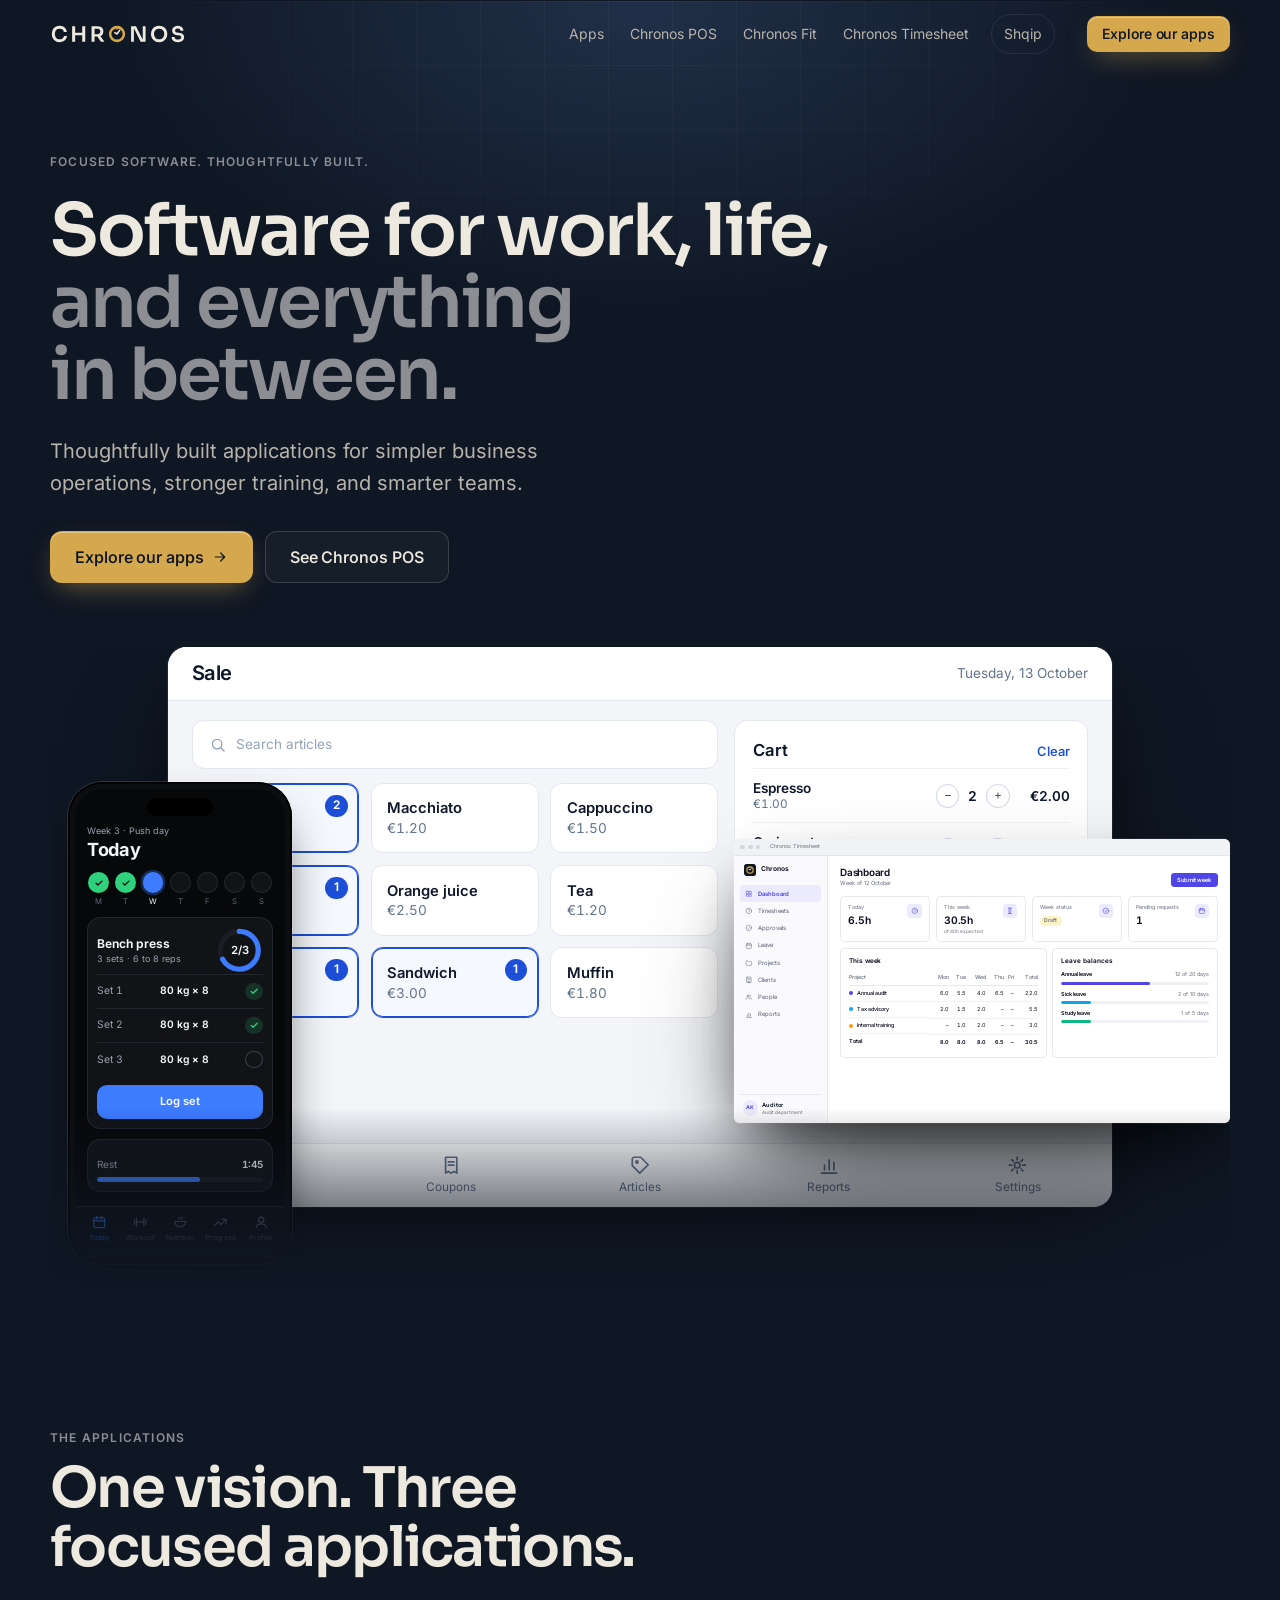
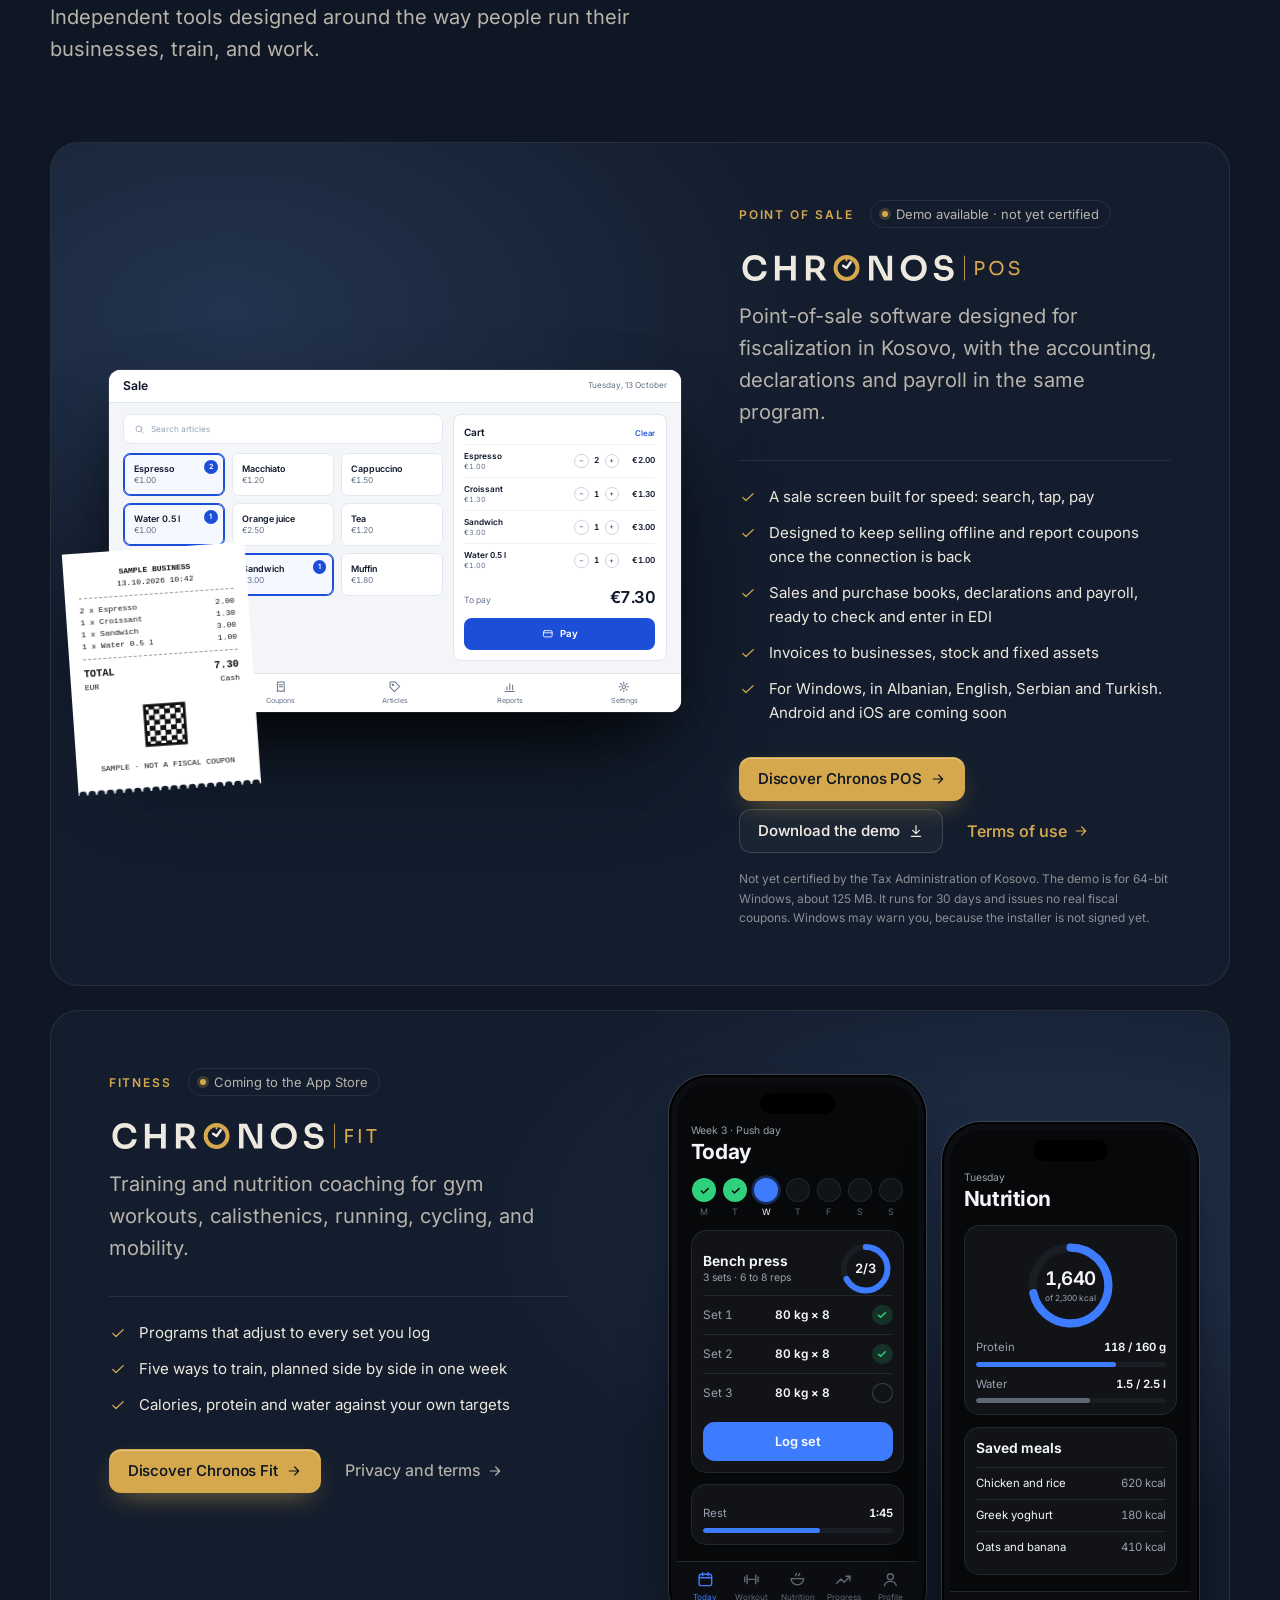
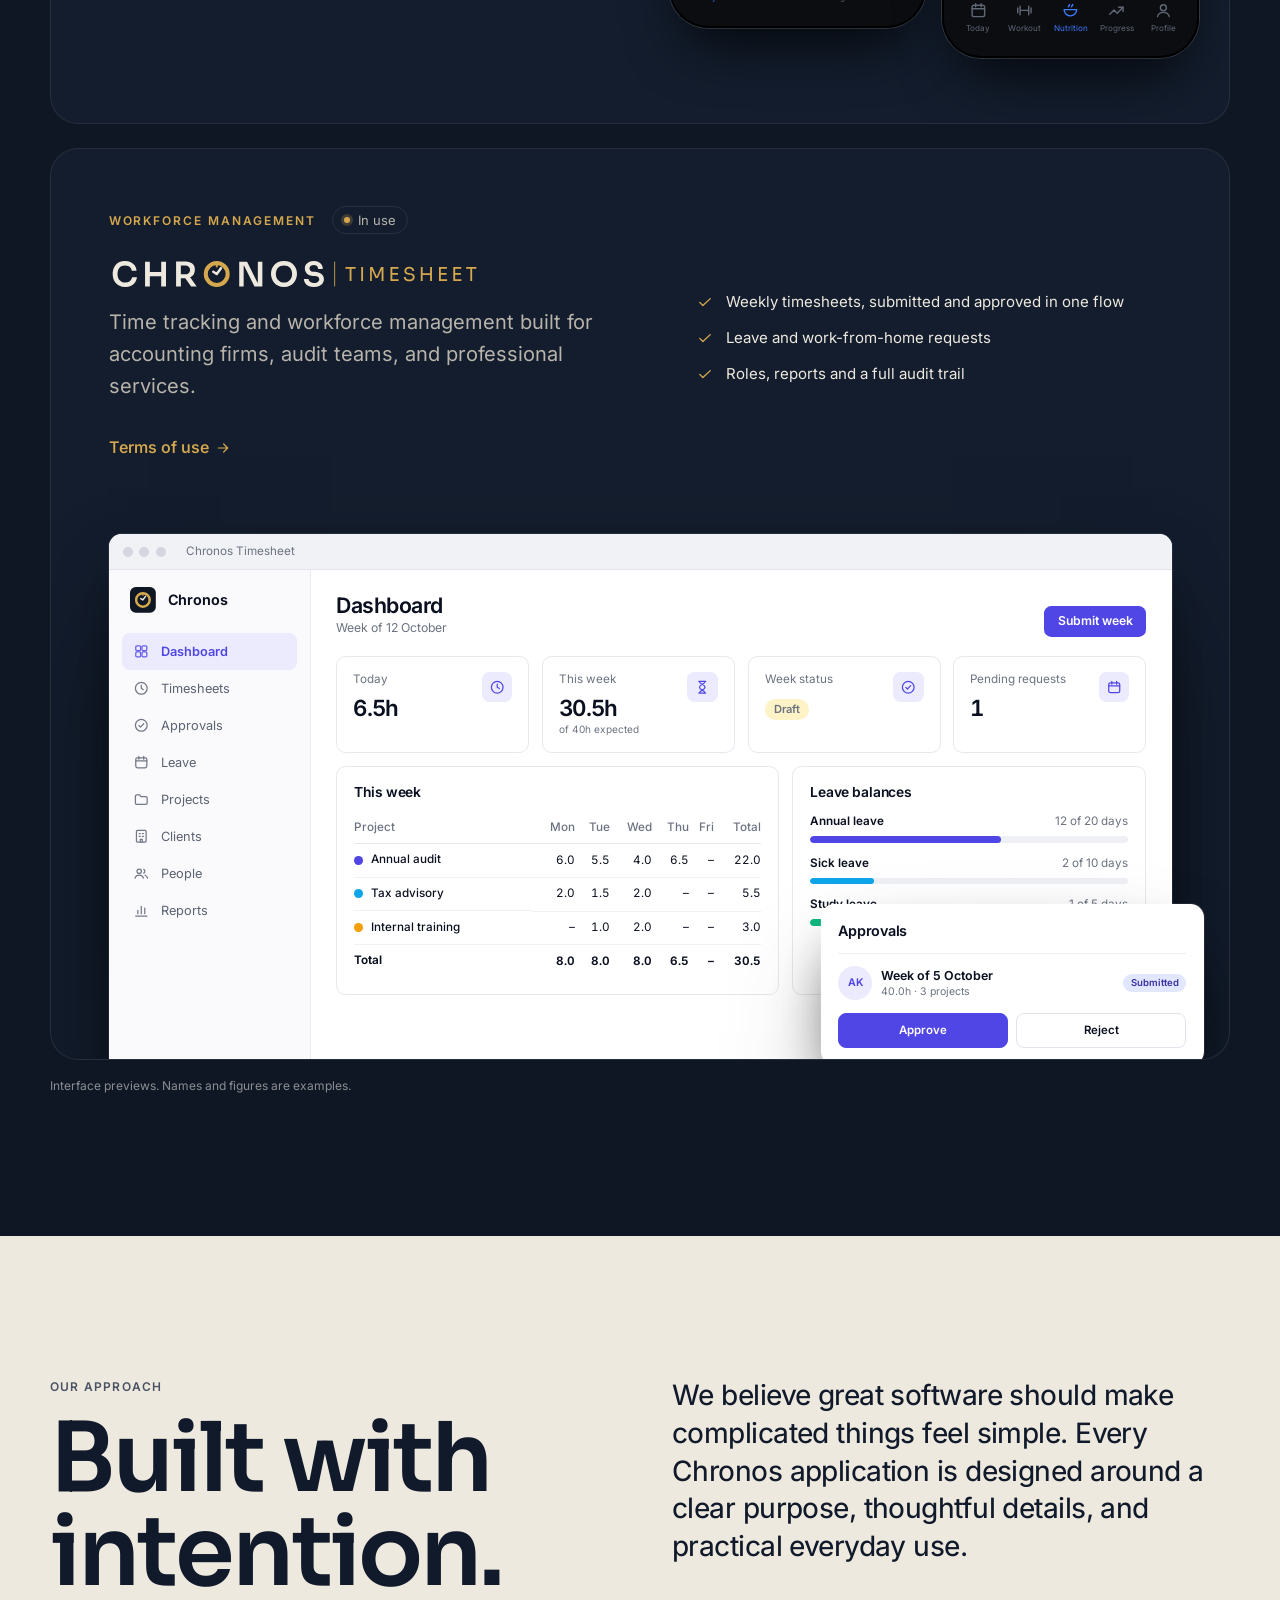
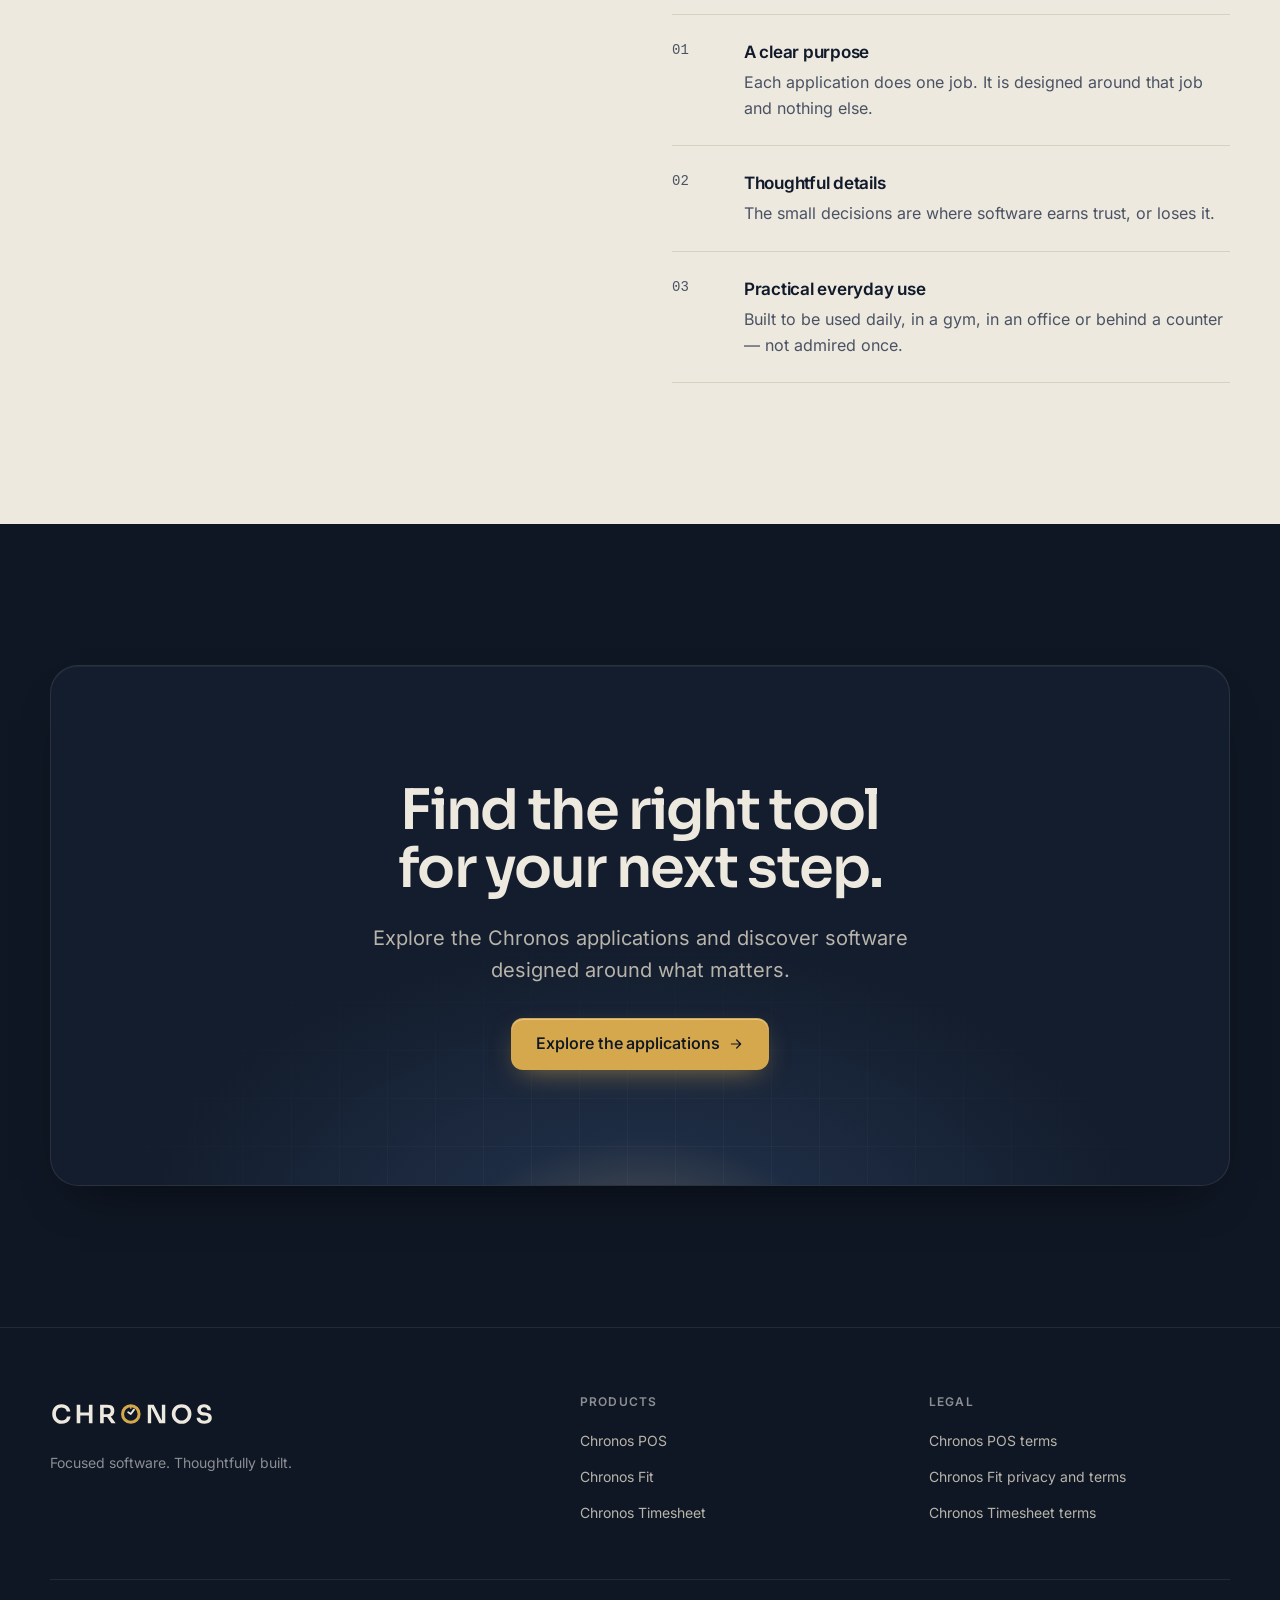
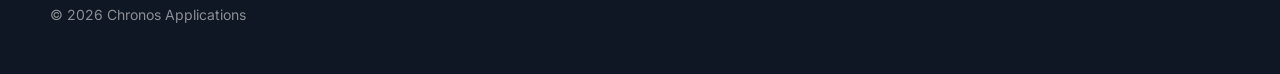
==== commit 436b7704: "Carry the POS page's finish to every page, and open with the logo The POS page's cards, buttons, rea" ====
--- a/index.html
+++ b/index.html
@@ -18,14 +18,42 @@
     <link rel="apple-touch-icon" href="./assets/brand/apple-touch-icon.png" />
     <link rel="preload" href="./assets/inter-latin.woff2" as="font" type="font/woff2" crossorigin />
     <link rel="preload" href="./assets/sora-latin.woff2" as="font" type="font/woff2" crossorigin />
-    <script>document.documentElement.classList.add('js');</script>
+    <script>(function (d) { d.classList.add('js'); try { if (!sessionStorage.getItem('chronos-intro') && !(window.matchMedia && matchMedia('(prefers-reduced-motion: reduce)').matches)) { sessionStorage.setItem('chronos-intro', '1'); d.classList.add('intro-play'); setTimeout(function () { d.classList.remove('intro-play'); }, 5000); } } catch (e) {} })(document.documentElement);</script>
     <script type="application/ld+json">{"@context":"https://schema.org","@type":"Organization","name":"Chronos Applications","url":"https://chronosapplications.com/","slogan":"Focused software. Thoughtfully built.","description":"Chronos Applications builds focused software: Chronos POS for point of sale in Kosovo, Chronos Fit for training and nutrition, and Chronos Timesheet for time tracking in professional firms."}</script>
     <link rel="alternate" hreflang="en" href="https://chronosapplications.com/" />
     <link rel="alternate" hreflang="sq" href="https://chronosapplications.com/index.sq.html" />
     <link rel="alternate" hreflang="x-default" href="https://chronosapplications.com/" />
     <link rel="stylesheet" href="./assets/site.css" />
+    <link rel="stylesheet" href="./assets/ui.css" />
+    <script src="./assets/ui.js" defer></script>
   </head>
-  <body>
+  <body class="ui">
+    <div class="intro" aria-hidden="true">
+      <div class="intro-bg"></div>
+      <div class="intro-mark">
+        <svg class="intro-logo" viewBox="-5.56 -14.88 883.45 129.48" width="580" height="85" focusable="false">
+        <defs>
+          <mask id="chi-wipe" maskUnits="userSpaceOnUse" x="360" y="-25" width="140" height="150"><circle class="il-wipe" cx="429.79" cy="49.86" r="44.57" fill="none" stroke="#fff" stroke-width="19" pathLength="100" stroke-dasharray="100" transform="rotate(-90 429.79 49.86)"/></mask>
+          <radialGradient id="chi-glow-g"><stop offset="0" stop-color="#D6A84E" stop-opacity="0.5"/><stop offset="1" stop-color="#D6A84E" stop-opacity="0"/></radialGradient>
+          <linearGradient id="chi-shine-g" x1="0" x2="1" y1="0" y2="0"><stop offset="0" stop-color="#fff" stop-opacity="0"/><stop offset="0.5" stop-color="#fff6e2" stop-opacity="0.9"/><stop offset="1" stop-color="#fff" stop-opacity="0"/></linearGradient>
+          <clipPath id="chi-clip"><use href="#chi-1"/><use href="#chi-2"/><use href="#chi-3"/><use href="#chi-4"/><use href="#chi-5"/><use href="#chi-6"/><use href="#chi-7"/><use href="#chi-8"/><use href="#chi-9"/></clipPath>
+        </defs>
+        <circle class="il-glow" cx="429.79" cy="49.86" r="120" fill="url(#chi-glow-g)"/>
+        <path id="chi-1" class="il-move il-l il-l1" style="--d: 92px" fill="#EEE9DF" d="M57.4 102.6Q43.84 102.6 34.11 97.81Q24.38 93.01 18.29 85.34Q12.19 77.67 9.32 68.63Q6.44 59.59 6.44 51.23V48.22Q6.44 38.9 9.38 29.86Q12.33 20.82 18.49 13.42Q24.66 6.03 34.18 1.58Q43.7 -2.88 56.71 -2.88Q70.27 -2.88 80.34 1.99Q90.41 6.85 96.44 15.68Q102.47 24.52 103.7 36.3H84.11Q83.01 29.45 79.25 24.73Q75.48 20 69.73 17.6Q63.97 15.21 56.71 15.21Q49.32 15.21 43.56 17.74Q37.81 20.27 33.97 24.93Q30.14 29.59 28.15 35.89Q26.16 42.19 26.16 49.86Q26.16 57.26 28.15 63.56Q30.14 69.86 34.11 74.59Q38.08 79.32 43.9 81.92Q49.73 84.52 57.4 84.52Q68.63 84.52 76.37 78.97Q84.11 73.42 85.75 63.42H105.34Q103.97 74.11 98.08 83.01Q92.19 91.92 81.92 97.26Q71.64 102.6 57.4 102.6Z"/>
+        <path id="chi-2" class="il-move il-l il-l2" style="--d: 62px" fill="#EEE9DF" d="M203.84 100V58.49H157.67V100H138.22V0H157.67V41.37H203.84V0H223.29V100Z"/>
+        <path id="chi-3" class="il-move il-l il-l3" style="--d: 34px" fill="#EEE9DF" d="M264.38 100V-0.68H301.51Q313.56 -0.68 322.4 2.88Q331.23 6.44 336.03 13.7Q340.82 20.96 340.82 31.92V34.11Q340.82 45.21 335.96 52.33Q331.1 59.45 322.33 63.01Q321.92 63.15 321.51 63.29L348.22 100H325.48L301.92 66.58Q301.78 66.58 301.51 66.58H283.84V100ZM283.84 15.89V50.82H303.56Q308.9 50.82 312.81 48.63Q316.71 46.44 318.9 42.47Q321.1 38.49 321.1 33.42Q321.1 28.22 318.9 24.25Q316.71 20.27 312.81 18.08Q308.9 15.89 303.56 15.89Z"/>
+        <path id="chi-4" class="il-ring" mask="url(#chi-wipe)" fill="#D6A84E" d="M377.05 49.86a52.74 52.74 0 1 1 105.48 0a52.74 52.74 0 1 1 -105.48 0ZM393.4 49.86a36.39 36.39 0 1 0 72.78 0a36.39 36.39 0 1 0 -72.78 0Z"/>
+        <path id="chi-5" class="il-move il-crown" fill="#D6A84E" d="M433.8 19.3L433.8 5.46A4.01 4.01 0 0 0 425.79 5.46L425.79 19.3A4.01 4.01 0 0 0 433.8 19.3Z"/>
+        <path id="chi-6" class="il-hands" fill="#EEE9DF" d="M432.52 45.66L418.48 36.54A5.01 5.01 0 0 0 413.03 44.95L427.07 54.06A5.01 5.01 0 0 0 432.52 45.66ZM433.85 52.81L450.96 29.26A5.01 5.01 0 0 0 442.85 23.37L425.74 46.92A5.01 5.01 0 0 0 433.85 52.81Z"/>
+        <path id="chi-7" class="il-move il-r il-r1" style="--d: 34px" fill="#EEE9DF" d="M521.23 100V0H553.15L595.21 83.84H596.99V0H615.34V100H583.29L541.23 16.16H539.32V100Z"/>
+        <path id="chi-8" class="il-move il-r il-r2" style="--d: 62px" fill="#EEE9DF" d="M703.42 102.6Q689.86 102.6 679.93 97.81Q670 93.01 663.49 85.27Q656.99 77.53 653.77 68.56Q650.55 59.59 650.55 51.23V48.22Q650.55 39.04 653.84 29.93Q657.12 20.82 663.77 13.42Q670.41 6.03 680.27 1.58Q690.14 -2.88 703.42 -2.88Q716.58 -2.88 726.44 1.58Q736.3 6.03 742.95 13.42Q749.59 20.82 752.88 29.93Q756.16 39.04 756.16 48.22V51.23Q756.16 59.59 752.95 68.56Q749.73 77.53 743.22 85.27Q736.71 93.01 726.78 97.81Q716.85 102.6 703.42 102.6ZM703.42 84.52Q711.1 84.52 717.19 81.78Q723.29 79.04 727.6 74.18Q731.92 69.32 734.18 63.08Q736.44 56.85 736.44 49.86Q736.44 42.33 734.18 36.03Q731.92 29.73 727.6 25.07Q723.29 20.41 717.12 17.81Q710.96 15.21 703.42 15.21Q695.75 15.21 689.59 17.81Q683.42 20.41 679.11 25.07Q674.79 29.73 672.53 36.03Q670.27 42.33 670.27 49.86Q670.27 56.85 672.53 63.08Q674.79 69.32 679.11 74.18Q683.42 79.04 689.59 81.78Q695.75 84.52 703.42 84.52Z"/>
+        <path id="chi-9" class="il-move il-r il-r3" style="--d: 92px" fill="#EEE9DF" d="M825.48 102.6Q812.19 102.6 803.08 98.36Q793.97 94.11 789.18 86.64Q784.38 79.18 784.38 69.73H803.42Q803.42 73.7 805.62 77.47Q807.81 81.23 812.67 83.56Q817.53 85.89 825.48 85.89Q832.6 85.89 837.4 83.84Q842.19 81.78 844.52 78.42Q846.85 75.07 846.85 70.82Q846.85 65.48 842.33 62.26Q837.81 59.04 828.36 58.22L819.59 57.53Q805.21 56.3 796.64 48.56Q788.08 40.82 788.08 28.08Q788.08 18.49 792.6 11.58Q797.12 4.66 805.27 0.89Q813.42 -2.88 824.38 -2.88Q835.75 -2.88 843.97 1.1Q852.19 5.07 856.71 12.26Q861.23 19.45 861.23 29.18H842.19Q842.19 25.07 840.21 21.58Q838.22 18.08 834.32 15.96Q830.41 13.84 824.38 13.84Q818.63 13.84 814.79 15.75Q810.96 17.67 809.04 20.96Q807.12 24.25 807.12 28.08Q807.12 32.74 810.55 36.23Q813.97 39.73 821.37 40.27L830.14 41.1Q840.82 41.92 848.9 45.62Q856.99 49.32 861.44 55.62Q865.89 61.92 865.89 70.82Q865.89 80.27 860.96 87.47Q856.03 94.66 846.92 98.63Q837.81 102.6 825.48 102.6Z"/>
+        <g clip-path="url(#chi-clip)"><rect class="il-shine" x="-5.56" y="-14.88" width="170" height="129.48" fill="url(#chi-shine-g)"/></g>
+        </svg>
+        <span class="intro-line"></span>
+        <p class="intro-tag">Focused software. Thoughtfully built.</p>
+      </div>
+    </div>
     <a class="skip" href="#main">Skip to content</a>
     <header class="nav" id="top">
       <div class="container nav-in">
@@ -50,6 +78,7 @@
           </nav>
         </details>
       </div>
+      <span class="read-progress" aria-hidden="true"></span>
     </header>
 
     <main id="main">
@@ -65,7 +94,7 @@
               <a class="btn btn-lg" href="./pos.html">See Chronos POS</a>
             </div>
           </div>
-          <div class="stage">
+          <div class="stage" data-pause>
             <div class="scale s-desk" role="img" aria-label="Preview of the Chronos POS sale screen: articles on the left, the cart and the amount to pay on the right."><div aria-hidden="true"><div class="mock pos">
       <div class="pos-top"><b>Sale</b><span>Tuesday, 13 October</span></div>
       <div class="pos-body">
@@ -148,8 +177,8 @@
           <p>Independent tools designed around the way people run their businesses, train, and work.</p>
         </div>
           <div class="products">
-          <article class="product p-pos" id="pos" style="--accent: var(--gold)" data-reveal>
-            <div class="visual">
+          <article class="product p-pos" id="pos" style="--accent: var(--gold)" data-reveal data-anim data-spot>
+            <div class="visual" data-pause>
               <div class="scale v-pos" role="img" aria-label="Preview of the Chronos POS sale screen: articles on the left, the cart and the amount to pay on the right."><div aria-hidden="true"><div class="mock pos">
       <div class="pos-top"><b>Sale</b><span>Tuesday, 13 October</span></div>
       <div class="pos-body">
@@ -182,30 +211,30 @@
               <div class="product-top"><p class="label label-accent">Point of sale</p><span class="status">Demo available · not yet certified</span></div>
               <h3><img class="lockup" src="./assets/brand/chronos-pos.svg" width="285" height="32" alt="Chronos POS" /></h3>
               <p class="desc">Point-of-sale software designed for fiscalization in Kosovo, with the accounting, declarations and payroll in the same program.</p>
-              <ul class="points">
+              <ul class="points" data-reveal data-stagger>
               <li><svg viewBox="0 0 24 24" fill="none" stroke="currentColor" stroke-width="1.8" stroke-linecap="round" stroke-linejoin="round" aria-hidden="true"><path d="M5 12.5l4.2 4.2L19 7.5"/></svg><span>A sale screen built for speed: search, tap, pay</span></li>
               <li><svg viewBox="0 0 24 24" fill="none" stroke="currentColor" stroke-width="1.8" stroke-linecap="round" stroke-linejoin="round" aria-hidden="true"><path d="M5 12.5l4.2 4.2L19 7.5"/></svg><span>Designed to keep selling offline and report coupons once the connection is back</span></li>
               <li><svg viewBox="0 0 24 24" fill="none" stroke="currentColor" stroke-width="1.8" stroke-linecap="round" stroke-linejoin="round" aria-hidden="true"><path d="M5 12.5l4.2 4.2L19 7.5"/></svg><span>Sales and purchase books, declarations and payroll, ready to check and enter in EDI</span></li>
               <li><svg viewBox="0 0 24 24" fill="none" stroke="currentColor" stroke-width="1.8" stroke-linecap="round" stroke-linejoin="round" aria-hidden="true"><path d="M5 12.5l4.2 4.2L19 7.5"/></svg><span>Invoices to businesses, stock and fixed assets</span></li>
               <li><svg viewBox="0 0 24 24" fill="none" stroke="currentColor" stroke-width="1.8" stroke-linecap="round" stroke-linejoin="round" aria-hidden="true"><path d="M5 12.5l4.2 4.2L19 7.5"/></svg><span>For Windows, in Albanian, English, Serbian and Turkish. Android and iOS are coming soon</span></li>
             </ul>
-              <div class="product-cta"><a class="btn btn-primary" href="./pos.html">Discover Chronos POS<svg viewBox="0 0 24 24" fill="none" stroke="currentColor" stroke-width="1.8" stroke-linecap="round" stroke-linejoin="round" aria-hidden="true"><path d="M5 12h14M13 6l6 6-6 6"/></svg></a><a class="btn" href="https://download.chronosapplications.com/ChronosPOS-Setup.exe">Download the demo<svg viewBox="0 0 24 24" fill="none" stroke="currentColor" stroke-width="1.8" stroke-linecap="round" stroke-linejoin="round" aria-hidden="true"><path d="M12 4v11M7 11l5 5 5-5M5 20h14"/></svg></a><a class="link" href="./pos-terms.html">Terms of use<svg viewBox="0 0 24 24" fill="none" stroke="currentColor" stroke-width="1.8" stroke-linecap="round" stroke-linejoin="round" aria-hidden="true"><path d="M5 12h14M13 6l6 6-6 6"/></svg></a></div>
+              <div class="product-cta"><a class="btn btn-primary" href="./pos.html">Discover Chronos POS<svg viewBox="0 0 24 24" fill="none" stroke="currentColor" stroke-width="1.8" stroke-linecap="round" stroke-linejoin="round" aria-hidden="true"><path d="M5 12h14M13 6l6 6-6 6"/></svg></a><a class="btn" href="https://download.chronosapplications.com/ChronosPOS-Setup.exe">Download the demo<svg class="i-down" viewBox="0 0 24 24" fill="none" stroke="currentColor" stroke-width="1.8" stroke-linecap="round" stroke-linejoin="round" aria-hidden="true"><path d="M12 4v11M7 11l5 5 5-5M5 20h14"/></svg></a><a class="link" href="./pos-terms.html">Terms of use<svg viewBox="0 0 24 24" fill="none" stroke="currentColor" stroke-width="1.8" stroke-linecap="round" stroke-linejoin="round" aria-hidden="true"><path d="M5 12h14M13 6l6 6-6 6"/></svg></a></div>
               <p class="caption">Not yet certified by the Tax Administration of Kosovo. The demo is for 64-bit Windows, about 125 MB. It runs for 30 days and issues no real fiscal coupons. Windows may warn you, because the installer is not signed yet.</p>
             </div>
           </article>
-          <article class="product p-fit" id="fit" style="--accent: var(--gold)" data-reveal>
+          <article class="product p-fit" id="fit" style="--accent: var(--gold)" data-reveal data-anim data-spot>
             <div class="product-copy">
               <div class="product-top"><p class="label label-accent">Fitness</p><span class="status">Coming to the App Store</span></div>
               <h3><img class="lockup" src="./assets/brand/chronos-fit.svg" width="271" height="32" alt="Chronos Fit" /></h3>
               <p class="desc">Training and nutrition coaching for gym workouts, calisthenics, running, cycling, and mobility.</p>
-              <ul class="points">
+              <ul class="points" data-reveal data-stagger>
               <li><svg viewBox="0 0 24 24" fill="none" stroke="currentColor" stroke-width="1.8" stroke-linecap="round" stroke-linejoin="round" aria-hidden="true"><path d="M5 12.5l4.2 4.2L19 7.5"/></svg><span>Programs that adjust to every set you log</span></li>
               <li><svg viewBox="0 0 24 24" fill="none" stroke="currentColor" stroke-width="1.8" stroke-linecap="round" stroke-linejoin="round" aria-hidden="true"><path d="M5 12.5l4.2 4.2L19 7.5"/></svg><span>Five ways to train, planned side by side in one week</span></li>
               <li><svg viewBox="0 0 24 24" fill="none" stroke="currentColor" stroke-width="1.8" stroke-linecap="round" stroke-linejoin="round" aria-hidden="true"><path d="M5 12.5l4.2 4.2L19 7.5"/></svg><span>Calories, protein and water against your own targets</span></li>
             </ul>
               <div class="product-cta"><a class="btn btn-primary" href="./fit.html">Discover Chronos Fit<svg viewBox="0 0 24 24" fill="none" stroke="currentColor" stroke-width="1.8" stroke-linecap="round" stroke-linejoin="round" aria-hidden="true"><path d="M5 12h14M13 6l6 6-6 6"/></svg></a><a class="link link-quiet" href="./privacy.html">Privacy and terms<svg viewBox="0 0 24 24" fill="none" stroke="currentColor" stroke-width="1.8" stroke-linecap="round" stroke-linejoin="round" aria-hidden="true"><path d="M5 12h14M13 6l6 6-6 6"/></svg></a></div>
             </div>
-            <div class="visual duo">
+            <div class="visual duo" data-pause>
               <div class="scale v-a" role="img" aria-label="Preview of the Chronos Fit Today screen: the week, the exercise in hand and its sets."><div aria-hidden="true"><div class="mock phone"><div class="phone-screen">
       <p class="ph-sub">Week 3 · Push day</p>
       <p class="ph-title">Today</p>
@@ -241,7 +270,7 @@
     </div></div></div></div>
             </div>
           </article>
-          <article class="product p-time" id="timesheet" style="--accent: var(--gold)" data-reveal>
+          <article class="product p-time" id="timesheet" style="--accent: var(--gold)" data-reveal data-anim data-spot>
             <div class="product-copy">
               <div>
                 <div class="product-top"><p class="label label-accent">Workforce management</p><span class="status">In use</span></div>
@@ -249,13 +278,13 @@
                 <p class="desc">Time tracking and workforce management built for accounting firms, audit teams, and professional services.</p>
                 <div class="product-cta"><a class="link" href="./timesheet-terms.html">Terms of use<svg viewBox="0 0 24 24" fill="none" stroke="currentColor" stroke-width="1.8" stroke-linecap="round" stroke-linejoin="round" aria-hidden="true"><path d="M5 12h14M13 6l6 6-6 6"/></svg></a></div>
               </div>
-              <ul class="points">
+              <ul class="points" data-reveal data-stagger>
               <li><svg viewBox="0 0 24 24" fill="none" stroke="currentColor" stroke-width="1.8" stroke-linecap="round" stroke-linejoin="round" aria-hidden="true"><path d="M5 12.5l4.2 4.2L19 7.5"/></svg><span>Weekly timesheets, submitted and approved in one flow</span></li>
               <li><svg viewBox="0 0 24 24" fill="none" stroke="currentColor" stroke-width="1.8" stroke-linecap="round" stroke-linejoin="round" aria-hidden="true"><path d="M5 12.5l4.2 4.2L19 7.5"/></svg><span>Leave and work-from-home requests</span></li>
               <li><svg viewBox="0 0 24 24" fill="none" stroke="currentColor" stroke-width="1.8" stroke-linecap="round" stroke-linejoin="round" aria-hidden="true"><path d="M5 12.5l4.2 4.2L19 7.5"/></svg><span>Roles, reports and a full audit trail</span></li>
             </ul>
             </div>
-            <div class="visual">
+            <div class="visual" data-pause>
               <div class="scale v-desk" role="img" aria-label="Preview of the Chronos Timesheet dashboard: hours this week, the week’s status, projects and leave balances."><div aria-hidden="true"><div class="mock win">
       <div class="win-bar"><i></i><i></i><i></i><span>Chronos Timesheet</span></div>
       <div class="ts">
@@ -318,7 +347,7 @@
             </div>
             <div data-reveal style="--i: 1">
               <p class="creed-lede">We believe great software should make complicated things feel simple. Every Chronos application is designed around a clear purpose, thoughtful details, and practical everyday use.</p>
-              <ol class="tenets">
+              <ol class="tenets" data-reveal data-stagger>
                 <li><span class="n">01</span><div><h3>A clear purpose</h3><p>Each application does one job. It is designed around that job and nothing else.</p></div></li>
                 <li><span class="n">02</span><div><h3>Thoughtful details</h3><p>The small decisions are where software earns trust, or loses it.</p></div></li>
                 <li><span class="n">03</span><div><h3>Practical everyday use</h3><p>Built to be used daily, in a gym, in an office or behind a counter — not admired once.</p></div></li>
--- a/assets/ui.css
+++ b/assets/ui.css
@@ -0,0 +1,221 @@
+/* The site's shared finish: cards, buttons, the reading line, entrance motion and the intro.
+   Loaded after site.css on every page; pages with more of their own (pos.css) load that after this. */
+
+.ui {
+  --card: linear-gradient(180deg, rgba(238, 233, 223, 0.045), rgba(238, 233, 223, 0.012));
+  --card-line: rgba(238, 233, 223, 0.1);
+  --card-line-hover: rgba(238, 233, 223, 0.22);
+  --card-shadow: inset 0 1px 0 rgba(255, 255, 255, 0.05), 0 24px 48px -30px rgba(0, 0, 0, 0.7);
+  --gold-tint: rgba(214, 168, 78, 0.13);
+  --gold-edge: rgba(214, 168, 78, 0.42);
+  --lift: rgba(86, 120, 180, 0.3);
+  --spring: cubic-bezier(0.22, 1, 0.36, 1);
+  interpolate-size: allow-keywords;
+}
+
+/* Header: a shadow once the page moves, and how far down the page you are */
+.ui .nav { transition: background var(--t) var(--ease), border-color var(--t) var(--ease), box-shadow var(--t) var(--ease); }
+.ui .nav.scrolled { box-shadow: 0 18px 40px -26px rgba(0, 0, 0, 0.95); }
+.ui .menu-panel { z-index: 3; }
+.read-progress { position: absolute; left: 0; right: 0; bottom: -1px; height: 2px; background: linear-gradient(90deg, var(--gold-deep), var(--gold)); transform: scaleX(var(--progress, 0)); transform-origin: 0 50%; opacity: 0; pointer-events: none; transition: opacity var(--t) var(--ease); }
+.nav.scrolled .read-progress { opacity: 1; }
+
+/* Buttons and links */
+.ui .btn { transition: background var(--t-fast), border-color var(--t-fast), color var(--t-fast), transform 0.35s var(--spring), box-shadow 0.35s var(--spring); }
+.ui .btn:hover { transform: translateY(-1px); }
+.ui .btn:active { transform: translateY(0) scale(0.98); transition-duration: 0.1s; }
+.ui .btn-primary { position: relative; overflow: hidden; isolation: isolate; }
+.ui .btn-primary::after { content: ""; position: absolute; inset: 0; z-index: -1; background: linear-gradient(105deg, transparent 30%, rgba(255, 255, 255, 0.5) 50%, transparent 70%); transform: translateX(-120%); transition: transform 0.75s var(--spring); }
+.ui .btn-primary:hover::after { transform: translateX(120%); }
+.ui .btn-primary:hover { box-shadow: inset 0 1px 0 rgba(255, 255, 255, 0.35), 0 16px 36px -12px rgba(214, 168, 78, 0.72); }
+.ui .btn:hover svg.i-down { transform: translateY(2px); }
+.ui .link:hover { color: var(--gold-hover); }
+.ui .paper .btn-primary:hover { box-shadow: inset 0 1px 0 rgba(255, 255, 255, 0.35), 0 16px 36px -14px rgba(169, 124, 40, 0.6); }
+
+.head-center { margin-inline: auto; text-align: center; }
+.head-center p:not(.label) { margin-inline: auto; }
+
+/* A Windows window around a real screen of a program */
+.app-window { position: relative; overflow: hidden; border-radius: 12px; background: #fff; color-scheme: light;
+  box-shadow: 0 0 0 1px rgba(238, 233, 223, 0.14), 0 2px 4px rgba(0, 0, 0, 0.2), 0 30px 60px -20px rgba(0, 0, 0, 0.7), 0 70px 120px -50px rgba(0, 0, 0, 0.75); }
+.window-bar { display: flex; align-items: center; height: 30px; padding-left: 14px; background: #eceef3; border-bottom: 1px solid #d9dde5; color: #4b5260; font: 500 11.5px/1 var(--font); -webkit-user-select: none; user-select: none; }
+.window-controls { display: flex; height: 100%; margin-left: auto; }
+.window-controls i { position: relative; display: block; width: 40px; height: 100%; }
+.window-controls i::before, .window-controls i::after { content: ""; position: absolute; left: 50%; top: 50%; }
+.window-controls i:nth-child(1)::before { width: 10px; height: 1px; margin-left: -5px; background: #5b6170; }
+.window-controls i:nth-child(2)::before { width: 9px; height: 9px; margin: -5px 0 0 -5px; border: 1px solid #5b6170; border-radius: 2px; }
+.window-controls i:nth-child(3)::before, .window-controls i:nth-child(3)::after { width: 12px; height: 1px; margin-left: -6px; background: #5b6170; transform: rotate(45deg); }
+.window-controls i:nth-child(3)::after { transform: rotate(-45deg); }
+.app-window img { display: block; width: 100%; height: auto; border: 0; border-radius: 0; background: #fff; }
+
+/* Figures that count up */
+.stats { display: grid; grid-template-columns: repeat(4, minmax(0, 1fr)); margin-top: var(--space-6); border: 1px solid var(--card-line); border-radius: var(--r-xl); background: var(--card); box-shadow: var(--card-shadow); }
+.stat { padding: clamp(22px, 3vw, 34px); }
+.stat + .stat { border-left: 1px solid var(--line); }
+.stat::before { content: ""; display: block; width: 22px; height: 2px; margin-bottom: var(--space-5); border-radius: 2px; background: var(--gold); }
+.stat b { display: block; font: 600 clamp(2.25rem, 1.5rem + 2.2vw, 3.25rem)/1 var(--display); letter-spacing: -0.035em; font-variant-numeric: tabular-nums; color: var(--text); }
+.stat b small { margin-left: 0.1em; font-size: 0.5em; letter-spacing: 0; color: var(--gold); }
+.stat > span { display: block; margin-top: var(--space-3); color: var(--text-2); font-size: var(--text-sm); text-wrap: pretty; }
+
+/* Cards */
+.ui .features { gap: var(--space-4); border: 0; }
+.ui .features > .feature { padding: clamp(22px, 2.4vw, 28px); border: 1px solid var(--card-line); border-radius: 20px; background: var(--card); box-shadow: var(--card-shadow);
+  transition: border-color 0.3s var(--ease), transform 0.5s var(--spring); }
+.ui .features > .feature:hover { background: var(--card); border-color: var(--card-line-hover); transform: translateY(-3px); }
+.ui .features > .feature > svg { box-sizing: border-box; width: 40px; height: 40px; padding: 9px; border-radius: 12px; border: 1px solid var(--gold-edge); background: var(--gold-tint); color: var(--gold); }
+.ui .features > .feature h3 { margin-top: var(--space-4); }
+.ui .steps { gap: var(--space-4); }
+.ui .step { padding: clamp(22px, 2.4vw, 28px); border: 1px solid var(--card-line); border-radius: 20px; background: var(--card); box-shadow: var(--card-shadow);
+  transition: border-color 0.3s var(--ease), transform 0.5s var(--spring); }
+.ui .step:hover { border-color: var(--card-line-hover); transform: translateY(-3px); }
+.ui .step::before { display: inline-grid; place-items: center; min-width: 40px; height: 30px; padding: 0 10px; border-radius: var(--r-full); border: 1px solid var(--gold-edge); background: var(--gold-tint); }
+
+/* A soft light that follows the pointer across a card */
+.ui [data-spot] { position: relative; isolation: isolate; }
+.ui [data-spot]::after { content: ""; position: absolute; inset: 0; z-index: -1; border-radius: inherit; pointer-events: none; opacity: 0; transition: opacity 0.4s var(--ease);
+  background: radial-gradient(420px circle at var(--mx, 50%) var(--my, -30%), rgba(110, 145, 205, 0.13), transparent 45%); }
+.ui [data-spot]:hover::after { opacity: 1; }
+
+/* Questions and other details that open smoothly where the browser can */
+.ui .faq { display: grid; gap: var(--space-3); border-top: 0; }
+.ui .qa { padding: 0 var(--space-5); border: 1px solid var(--card-line); border-radius: 16px; background: var(--card); transition: border-color 0.3s var(--ease); }
+.ui .qa:hover, .ui .qa[open] { border-color: var(--card-line-hover); }
+.ui .qa summary { min-height: 60px; }
+.ui .qa summary::after, .ui .compare summary::after { content: "+"; content: "+" / ""; display: grid; place-items: center; width: 28px; height: 28px; border-radius: 50%; border: 1px solid var(--line-strong);
+  font-size: 1.125rem; line-height: 1; transition: transform 0.4s var(--spring), border-color 0.3s var(--ease), background-color 0.3s var(--ease); }
+.ui .qa[open] summary::after, .ui .compare[open] summary::after { content: "+"; content: "+" / ""; transform: rotate(45deg); border-color: var(--gold-edge); background: var(--gold-tint); }
+@supports selector(::details-content) {
+  .ui .qa::details-content, .ui .compare::details-content { block-size: 0; overflow-y: clip; transition: block-size 0.4s var(--spring), content-visibility 0.4s allow-discrete; }
+  .ui .qa[open]::details-content, .ui .compare[open]::details-content { block-size: auto; }
+}
+
+/* The last call on a page */
+.ui .closing .frame { border-color: var(--card-line); box-shadow: var(--card-shadow); }
+.ui .closing .frame::after { content: ""; position: absolute; inset: 0; z-index: -1; opacity: 0.45; pointer-events: none;
+  background-image: linear-gradient(var(--line) 1px, transparent 1px), linear-gradient(90deg, var(--line) 1px, transparent 1px); background-size: 48px 48px;
+  -webkit-mask-image: radial-gradient(70% 70% at 50% 100%, #000, transparent 75%); mask-image: radial-gradient(70% 70% at 50% 100%, #000, transparent 75%); }
+
+/* The home page */
+.ui .product { transition: border-color 0.4s var(--ease), box-shadow 0.5s var(--spring); }
+.ui .product:hover { border-color: var(--card-line-hover); box-shadow: 0 40px 80px -48px rgba(0, 0, 0, 0.9); }
+.ui .product .points li { transition: color var(--t-fast); }
+.ui .tenets li { transition: background-color 0.3s var(--ease); }
+
+/* The legal pages: the notice in the same dress as the POS page's */
+.ui .doc .notice { border-color: var(--gold-edge); background: linear-gradient(100deg, rgba(214, 168, 78, 0.07), transparent 55%), var(--bg-raised); box-shadow: var(--card-shadow); }
+.ui .doc h2, .ui .doc h3 { scroll-margin-top: 96px; }
+
+/* The intro: the logo puts itself together, then flies to its place in the header.
+   Shown once a session, never under reduced motion, never without scripts. Its final frame is the logo exactly as drawn. */
+.intro { display: none; }
+/* On while the page's class says so, and kept on by ui.js (.is-on) after the hero has been let go, until the logo has landed. */
+html.intro-play .intro, .intro.is-on { position: fixed; inset: 0; z-index: 100; display: grid; place-items: center; pointer-events: auto; cursor: pointer;
+  animation: intro-gone 0.5s ease 3s forwards; }
+.intro-bg { position: absolute; inset: 0; background: radial-gradient(55% 50% at 50% 46%, #1a2943, transparent 72%), var(--navy); transition: opacity 0.65s var(--ease); }
+.intro-bg::after { content: ""; position: absolute; inset: 0; opacity: 0.4;
+  background-image: linear-gradient(var(--line) 1px, transparent 1px), linear-gradient(90deg, var(--line) 1px, transparent 1px); background-size: 64px 64px; background-position: center;
+  -webkit-mask-image: radial-gradient(40% 40% at 50% 50%, #000, transparent 75%); mask-image: radial-gradient(40% 40% at 50% 50%, #000, transparent 75%); }
+.intro-mark { position: relative; display: grid; justify-items: center; gap: clamp(18px, 3vw, 28px); }
+.intro-logo { display: block; width: clamp(230px, 58vw, 580px); height: auto; overflow: visible; transform-origin: 0 0; }
+.intro-line { width: clamp(120px, 26vw, 260px); height: 1px; background: linear-gradient(90deg, transparent, var(--gold), transparent); transform: scaleX(0); }
+.intro-tag { max-width: min(90vw, 640px); margin: 0; padding-inline: 16px; font: 500 clamp(0.6875rem, 0.62rem + 0.3vw, 0.875rem)/1.6 var(--font); letter-spacing: 0.3em; text-transform: uppercase; color: var(--text-2); text-align: center; text-wrap: balance; opacity: 0; }
+@media (max-width: 480px) { .intro-tag { letter-spacing: 0.2em; } }
+.intro .il-move { transform-box: view-box; }
+.intro .il-hands { transform-box: view-box; transform-origin: 429.79px 49.86px; }
+.intro .il-glow { opacity: 0; }
+.intro .il-shine { transform: translateX(-260px); }
+/* The intro is display: none unless it plays, so these only ever run while it is on screen. */
+.intro .il-l { animation: il-from-clock 0.65s var(--spring) both; }
+.intro .il-r { animation: il-from-clock-r 0.65s var(--spring) both; }
+.intro .il-l3, .intro .il-r1 { animation-delay: 0.36s; }
+.intro .il-l2, .intro .il-r2 { animation-delay: 0.44s; }
+.intro .il-l1, .intro .il-r3 { animation-delay: 0.52s; }
+.intro .il-wipe { animation: il-wipe 0.75s cubic-bezier(0.65, 0, 0.35, 1) 0.05s both; }
+.intro .il-crown { animation: il-crown 0.45s var(--spring) 0.55s both; }
+.intro .il-hands { animation: il-hands 0.95s cubic-bezier(0.16, 1, 0.3, 1) 0.1s both; }
+.intro .il-glow { animation: il-glow 1.2s ease 0.4s both; }
+.intro .il-shine { animation: il-shine 0.6s cubic-bezier(0.45, 0, 0.2, 1) 0.86s both; }
+.intro .intro-line { animation: il-line 0.7s var(--spring) 0.7s both; }
+.intro .intro-tag { animation: il-tag 0.6s var(--spring) 0.8s both; }
+@keyframes il-from-clock { from { opacity: 0; transform: translateX(var(--d, 60px)); } }
+@keyframes il-from-clock-r { from { opacity: 0; transform: translateX(calc(var(--d, 60px) * -1)); } }
+@keyframes il-wipe { from { stroke-dashoffset: 100; } to { stroke-dashoffset: 0; } }
+@keyframes il-crown { from { opacity: 0; transform: translateY(-16px); } }
+@keyframes il-hands { from { transform: rotate(-330deg); } }
+@keyframes il-glow { 0% { opacity: 0; } 40% { opacity: 0.85; } 100% { opacity: 0.3; } }
+@keyframes il-shine { to { transform: translateX(1000px); } }
+@keyframes il-line { to { transform: scaleX(1); } }
+@keyframes il-tag { from { opacity: 0; transform: translateY(6px); letter-spacing: 0.42em; } to { opacity: 1; transform: none; } }
+@keyframes intro-gone { to { opacity: 0; visibility: hidden; pointer-events: none; } }
+.intro.is-leaving { pointer-events: none; }
+.intro.is-leaving .intro-bg { opacity: 0; }
+.intro.is-leaving .intro-tag, .intro.is-leaving .intro-line { animation: il-out 0.25s var(--ease) both; }
+@keyframes il-out { from { opacity: 1; transform: none; } to { opacity: 0; transform: none; } }
+.intro.is-leaving .intro-logo { transition: transform 0.75s cubic-bezier(0.65, 0, 0.2, 1), opacity 0.3s var(--ease) 0.6s; }
+
+/* While the intro plays, the hero waits behind it in its starting pose, then comes in as the intro clears.
+   The headline and the main picture stay painted, so the page still counts as loaded from the start. */
+html.js.intro-play .hero [data-reveal], html.js.intro-play .hero [data-reveal].in { filter: blur(8px); transform: translateY(24px); transition: none; }
+html.js.intro-play .hero [data-reveal]:not(h1):not(.hero-lede):not(.hero-visual):not(.visual) { opacity: 0; }
+html.js.intro-play .hero h1 .soft, html.js.intro-play .stage > *, html.js.intro-play .float, html.js.intro-play .float-split i { animation-play-state: paused; }
+
+/* Motion. Under reduced motion site.css stops every animation and transition, and the intro never starts. */
+@media (prefers-reduced-motion: no-preference) {
+  .js .ui .hero [data-reveal] { filter: blur(8px); transform: translateY(24px); transition: opacity 0.9s var(--spring), transform 1s var(--spring), filter 0.9s var(--spring); transition-delay: calc(var(--i, 0) * 90ms); }
+  .js .ui .hero [data-reveal].in { filter: none; transform: none; }
+  /* The headline, the introduction and the main picture are what a page counts as loaded by, so they are drawn at once and only settle into place. */
+  .js .ui .hero h1[data-reveal], .js .ui .hero .hero-lede[data-reveal], .js .ui .hero .visual[data-reveal] { opacity: 1; }
+  .js .ui .hero .visual[data-reveal] { filter: none; transform: translateY(32px) scale(0.97); transition-duration: 0.9s, 1.2s, 0s; }
+  .js .ui .hero .visual[data-reveal].in { transform: none; }
+  .js .ui .hero h1 .soft { display: inline-block; animation: rise 1.1s var(--spring) 0.5s both; }
+  @keyframes rise { from { opacity: 0; transform: translateY(0.3em); filter: blur(10px); } }
+  @keyframes bob { 50% { transform: translateY(-8px); } }
+  @keyframes rise-in { from { opacity: 0; transform: translateY(22px); } }
+
+  /* Cards come in by animation rather than transition, so their own hover transitions keep working afterwards. */
+  .js .ui [data-anim], .js .ui [data-stagger] { opacity: 1; transform: none; transition: none; }
+  .js .ui .product[data-anim] { transition: border-color 0.4s var(--ease), box-shadow 0.5s var(--spring); }
+  .js .ui [data-anim]:not(.in), .js .ui [data-stagger]:not(.in) > * { opacity: 0; }
+  .js .ui [data-anim].in { animation: rise-in 0.9s var(--spring) backwards; animation-delay: calc(var(--i, 0) * 100ms); }
+  .js .ui [data-stagger].in > * { animation: rise-in 0.8s var(--spring) backwards; }
+  .js .ui [data-stagger].in > :nth-child(2) { animation-delay: 70ms; }
+  .js .ui [data-stagger].in > :nth-child(3) { animation-delay: 140ms; }
+  .js .ui [data-stagger].in > :nth-child(4) { animation-delay: 210ms; }
+  .js .ui [data-stagger].in > :nth-child(5) { animation-delay: 280ms; }
+  .js .ui [data-stagger].in > :nth-child(6) { animation-delay: 350ms; }
+  .js .ui [data-stagger].in > :nth-child(7) { animation-delay: 420ms; }
+  .js .ui [data-stagger].in > :nth-child(8) { animation-delay: 490ms; }
+
+  /* The previews float, gently, once they have arrived */
+  .ui .stage .s-desk { animation: lift 1.1s var(--ease) 0.15s both, bob 9s ease-in-out 1.4s infinite; }
+  .ui .stage .s-phone { animation: lift 1.1s var(--ease) 0.35s both, bob 7s ease-in-out 1.6s infinite; }
+  .ui .stage .s-pos { animation: lift 1.1s var(--ease) 0.5s both, bob 8s ease-in-out 1.8s infinite; }
+  .ui .duo > * { animation: bob 8s ease-in-out infinite; }
+  .ui .duo > :last-child { animation-duration: 9s; animation-delay: -3s; }
+  .ui .p-time .v-card { animation: bob 7s ease-in-out infinite; }
+  .ui .p-pos .v-receipt { animation: bob-tilted 8s ease-in-out infinite; }
+  @keyframes bob-tilted { 0%, 100% { transform: rotate(-4deg); } 50% { transform: rotate(-4deg) translateY(-8px); } }
+  .ui [data-pause].is-paused, .ui [data-pause].is-paused > *, .ui [data-pause].is-paused .v-card, .ui [data-pause].is-paused .v-receipt { animation-play-state: paused; }
+}
+@media (prefers-reduced-motion: reduce) {
+  .ui .btn:hover, .ui .step:hover, .ui .features > .feature:hover { transform: none; }
+}
+
+@media (max-width: 760px) {
+  .stats { grid-template-columns: repeat(2, minmax(0, 1fr)); }
+  .stat:nth-child(3) { border-left: 0; }
+  .stat:nth-child(n + 3) { border-top: 1px solid var(--line); }
+}
+@media (max-width: 960px) and (min-width: 641px) {
+  .ui .steps { grid-template-columns: repeat(2, minmax(0, 1fr)); }
+}
+@media (max-width: 640px) {
+  .ui .qa { padding: 0 var(--space-4); }
+}
+
+@media print {
+  .intro, .read-progress { display: none !important; }
+  .js [data-reveal], .js .ui [data-anim], .js .ui [data-stagger] > *, .js .ui .hero h1 .soft { opacity: 1 !important; transform: none !important; filter: none !important; animation: none !important; }
+  .stat b > [aria-hidden] { display: none; }
+  .stat b > .sr-only { position: static; width: auto; height: auto; overflow: visible; clip-path: none; white-space: normal; }
+}
